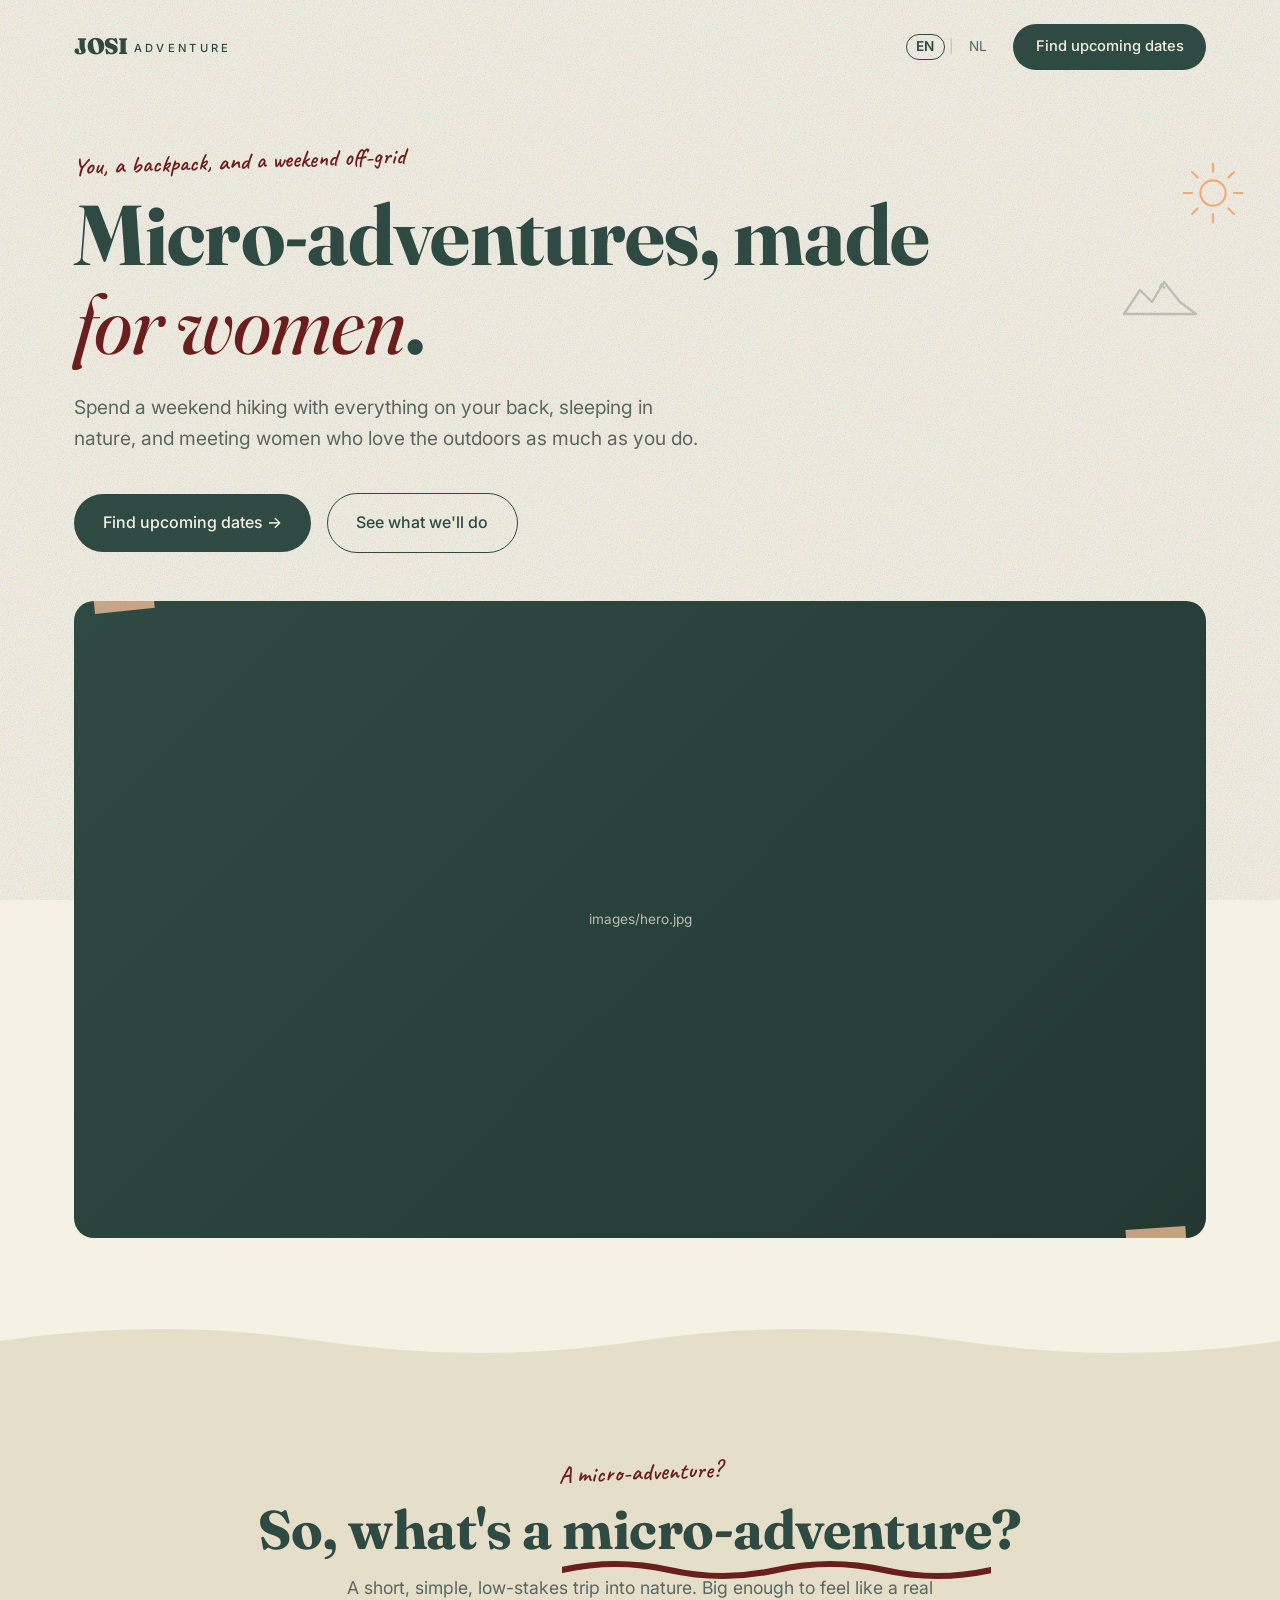
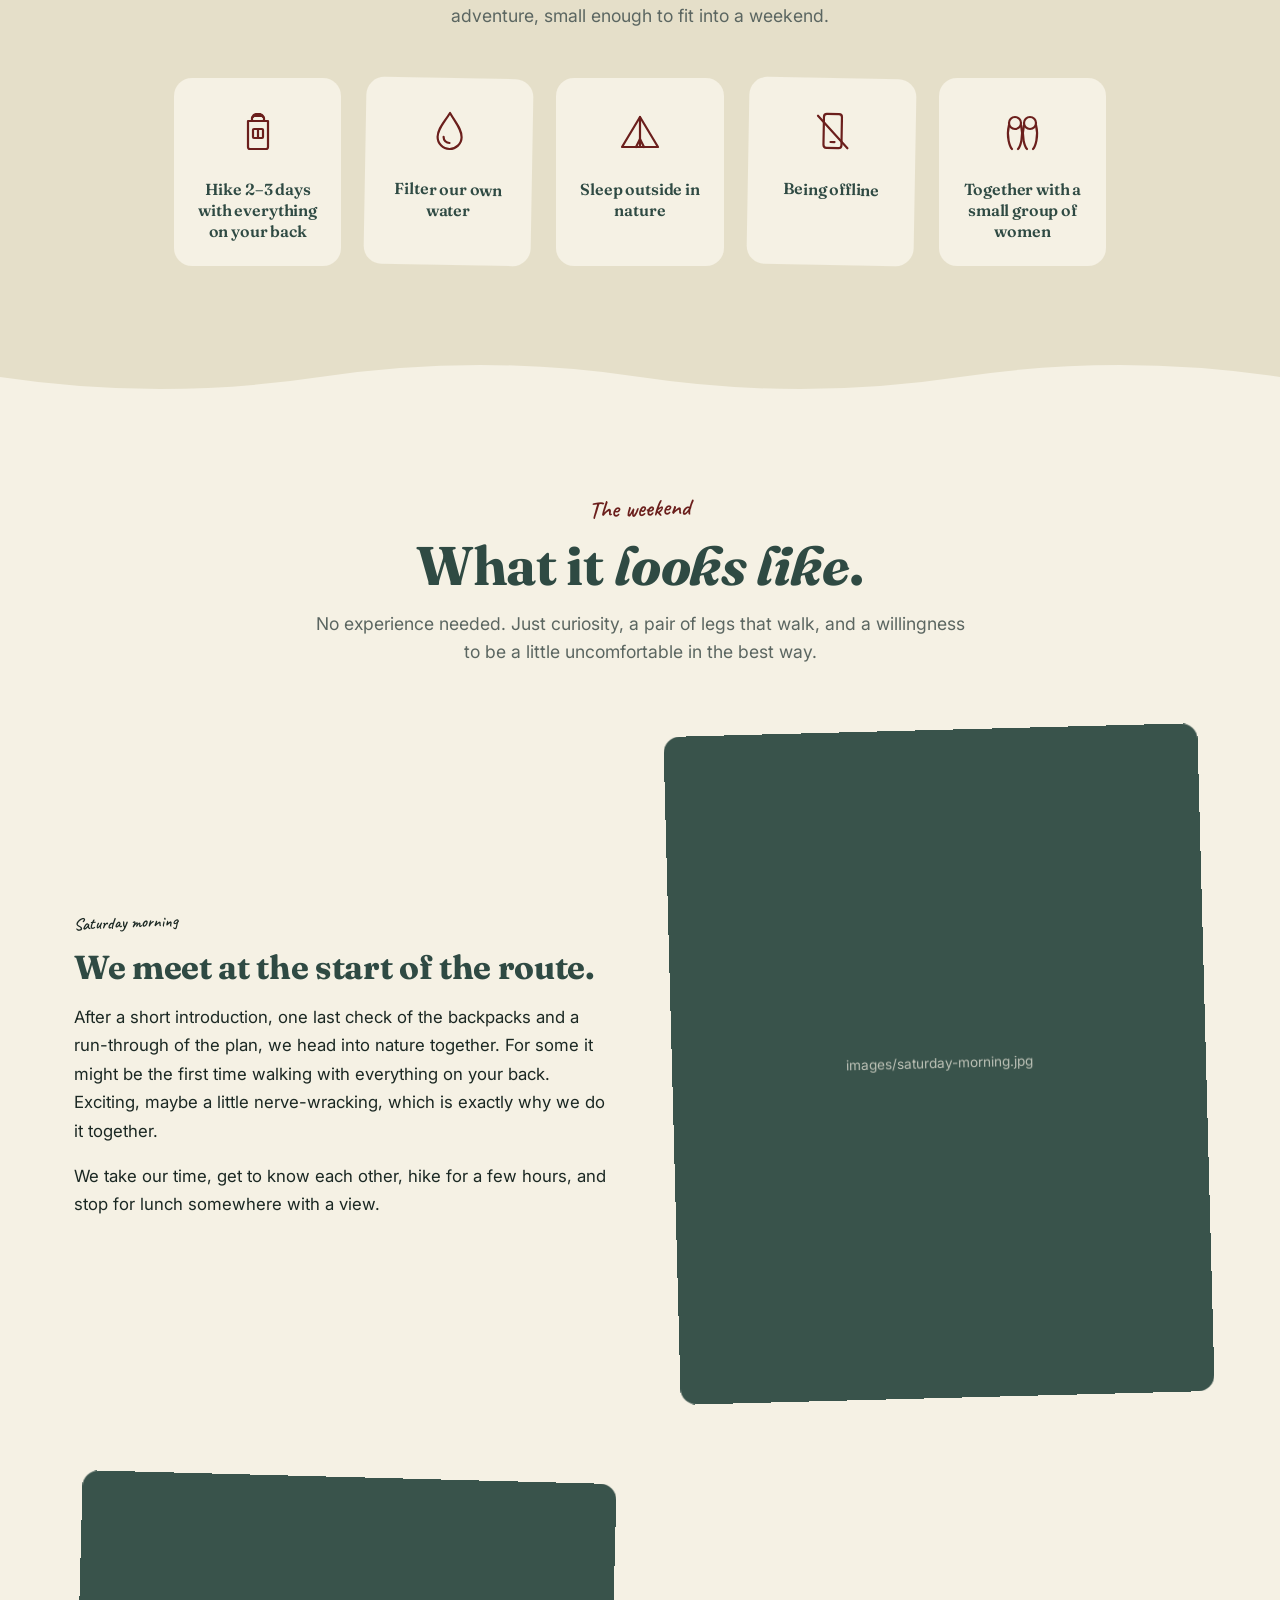
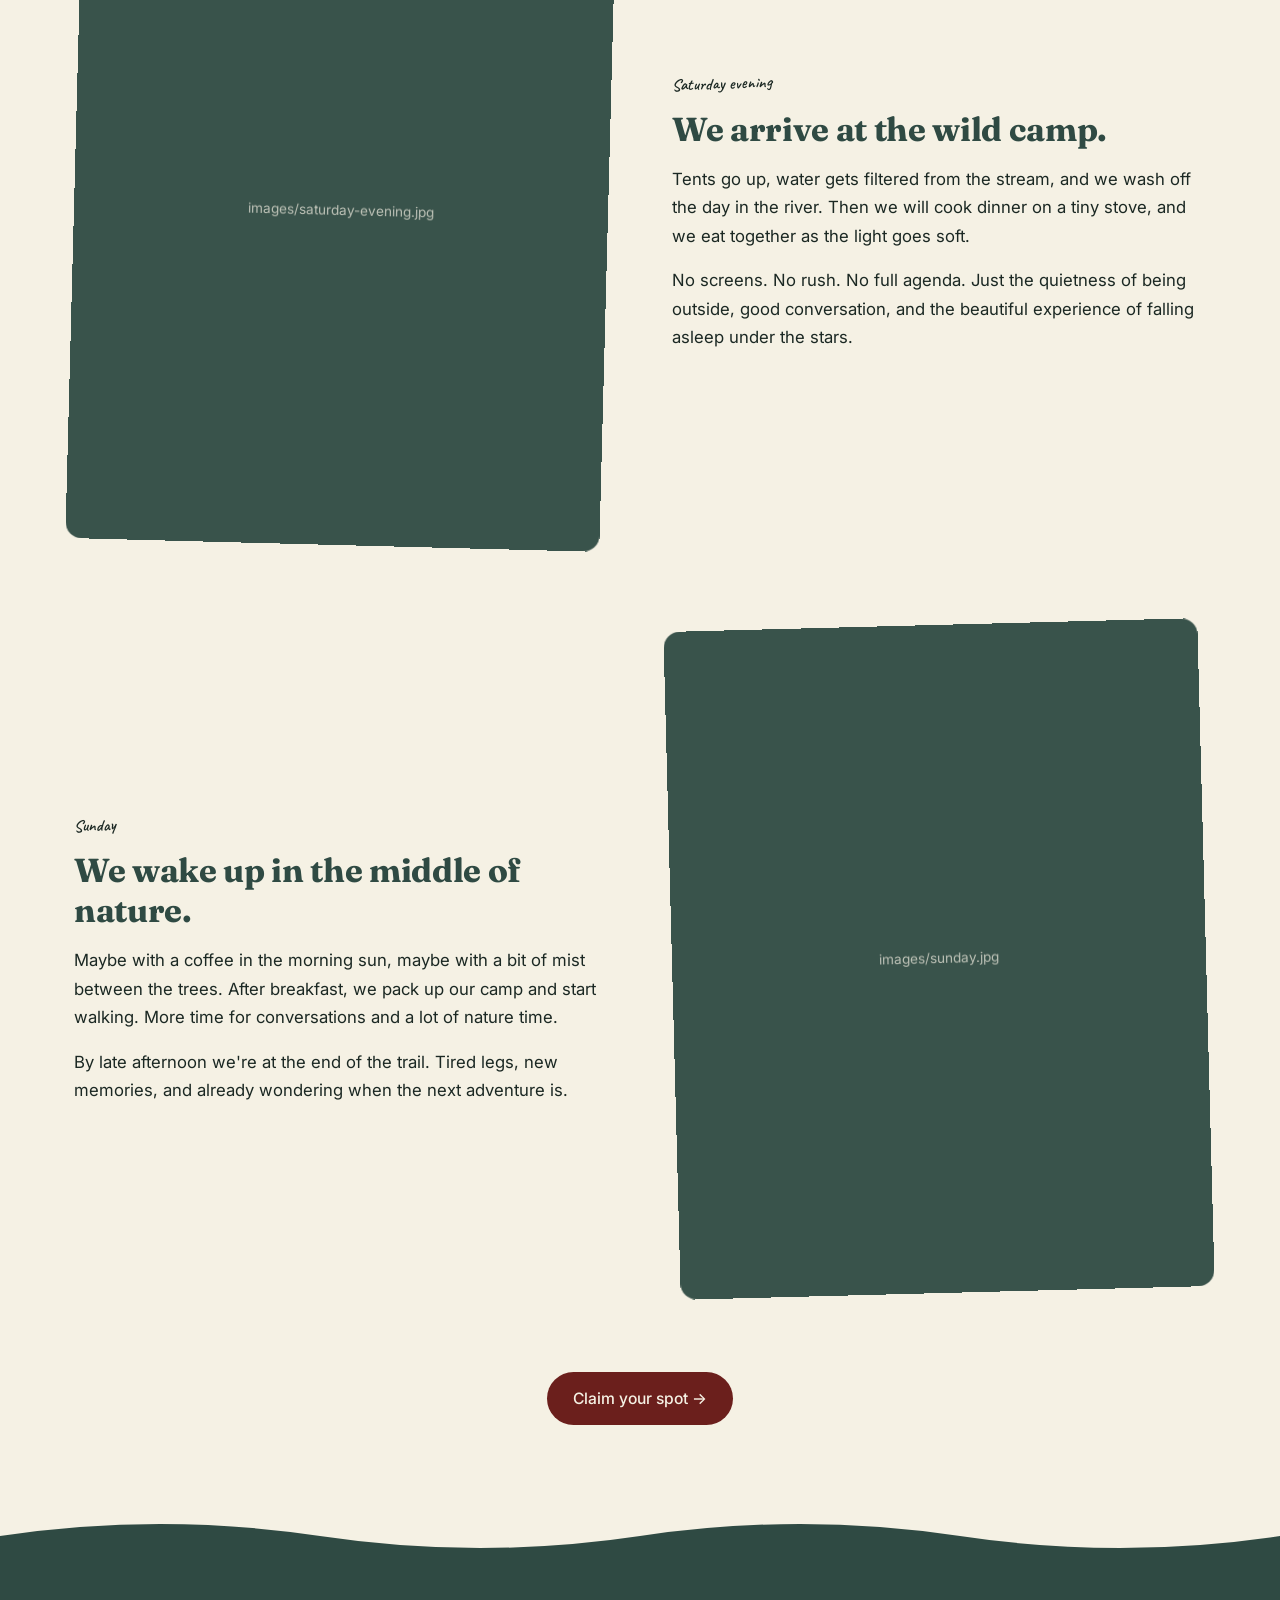
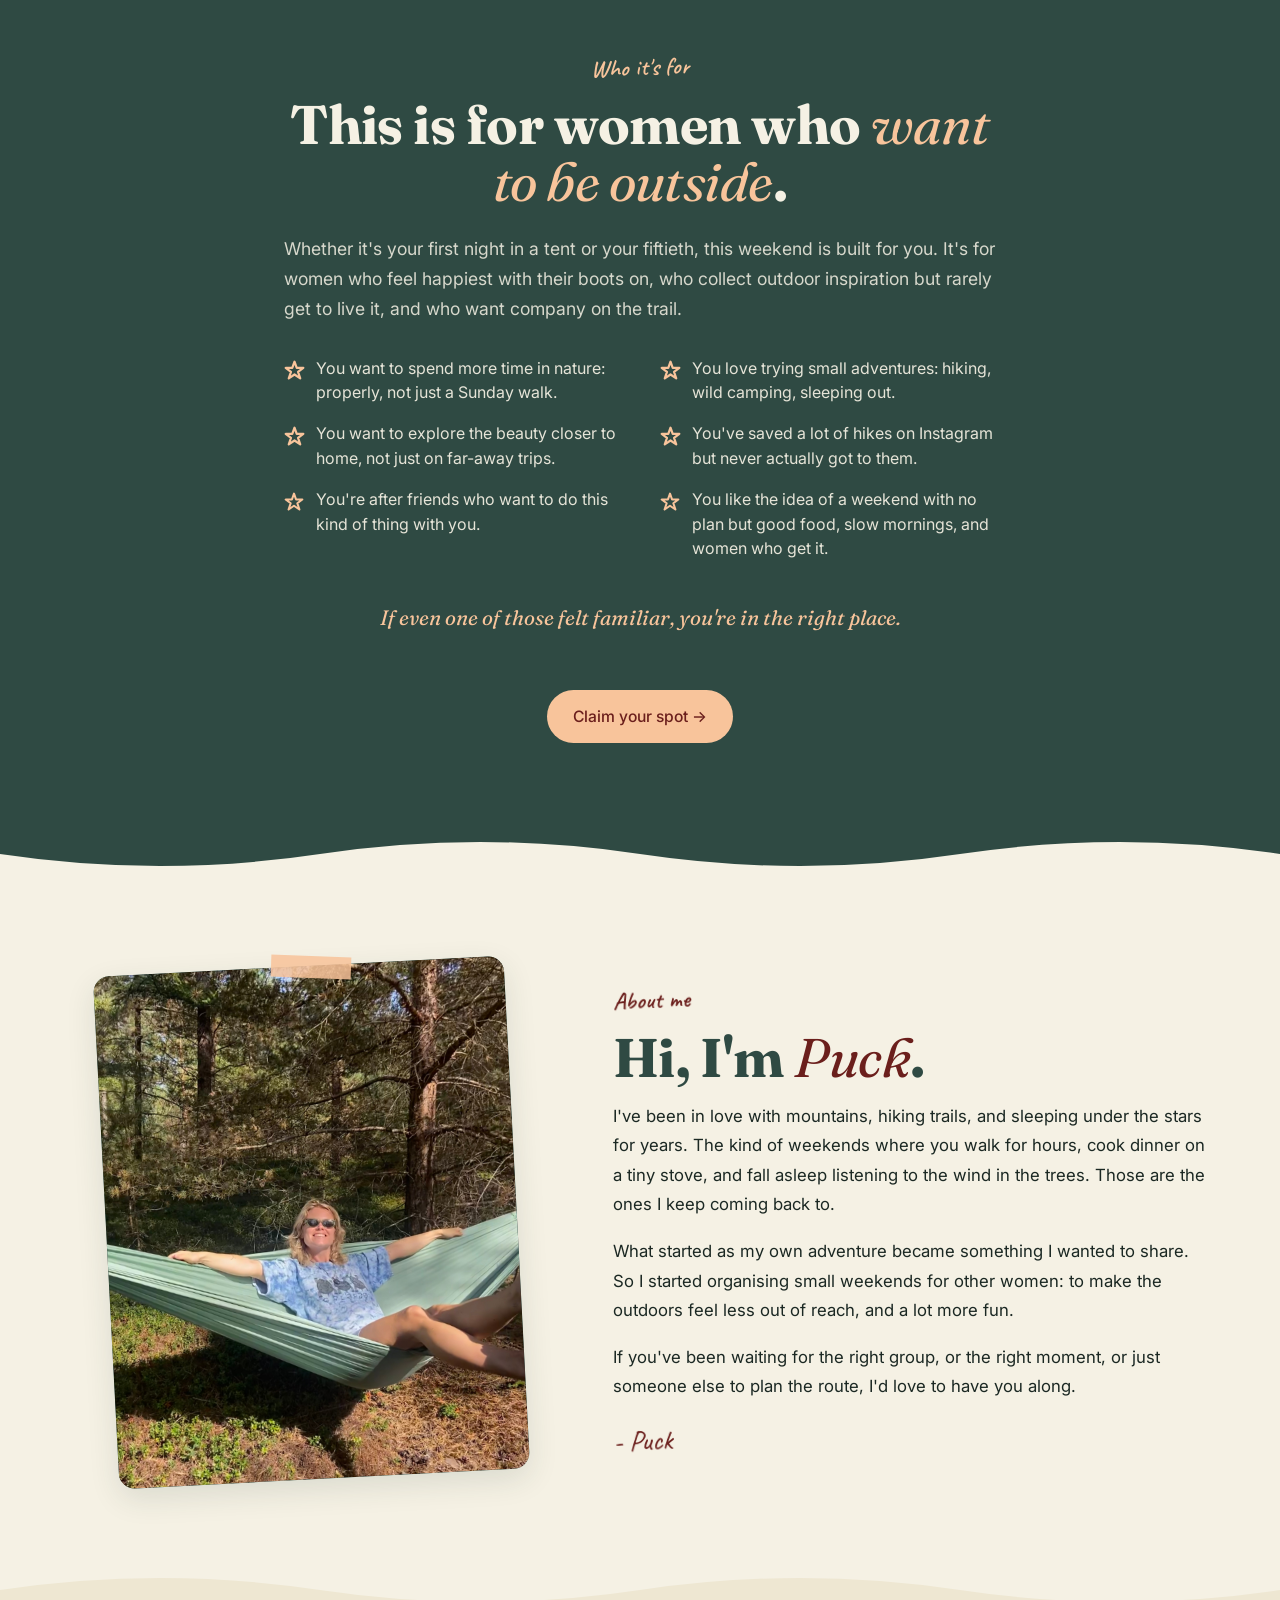
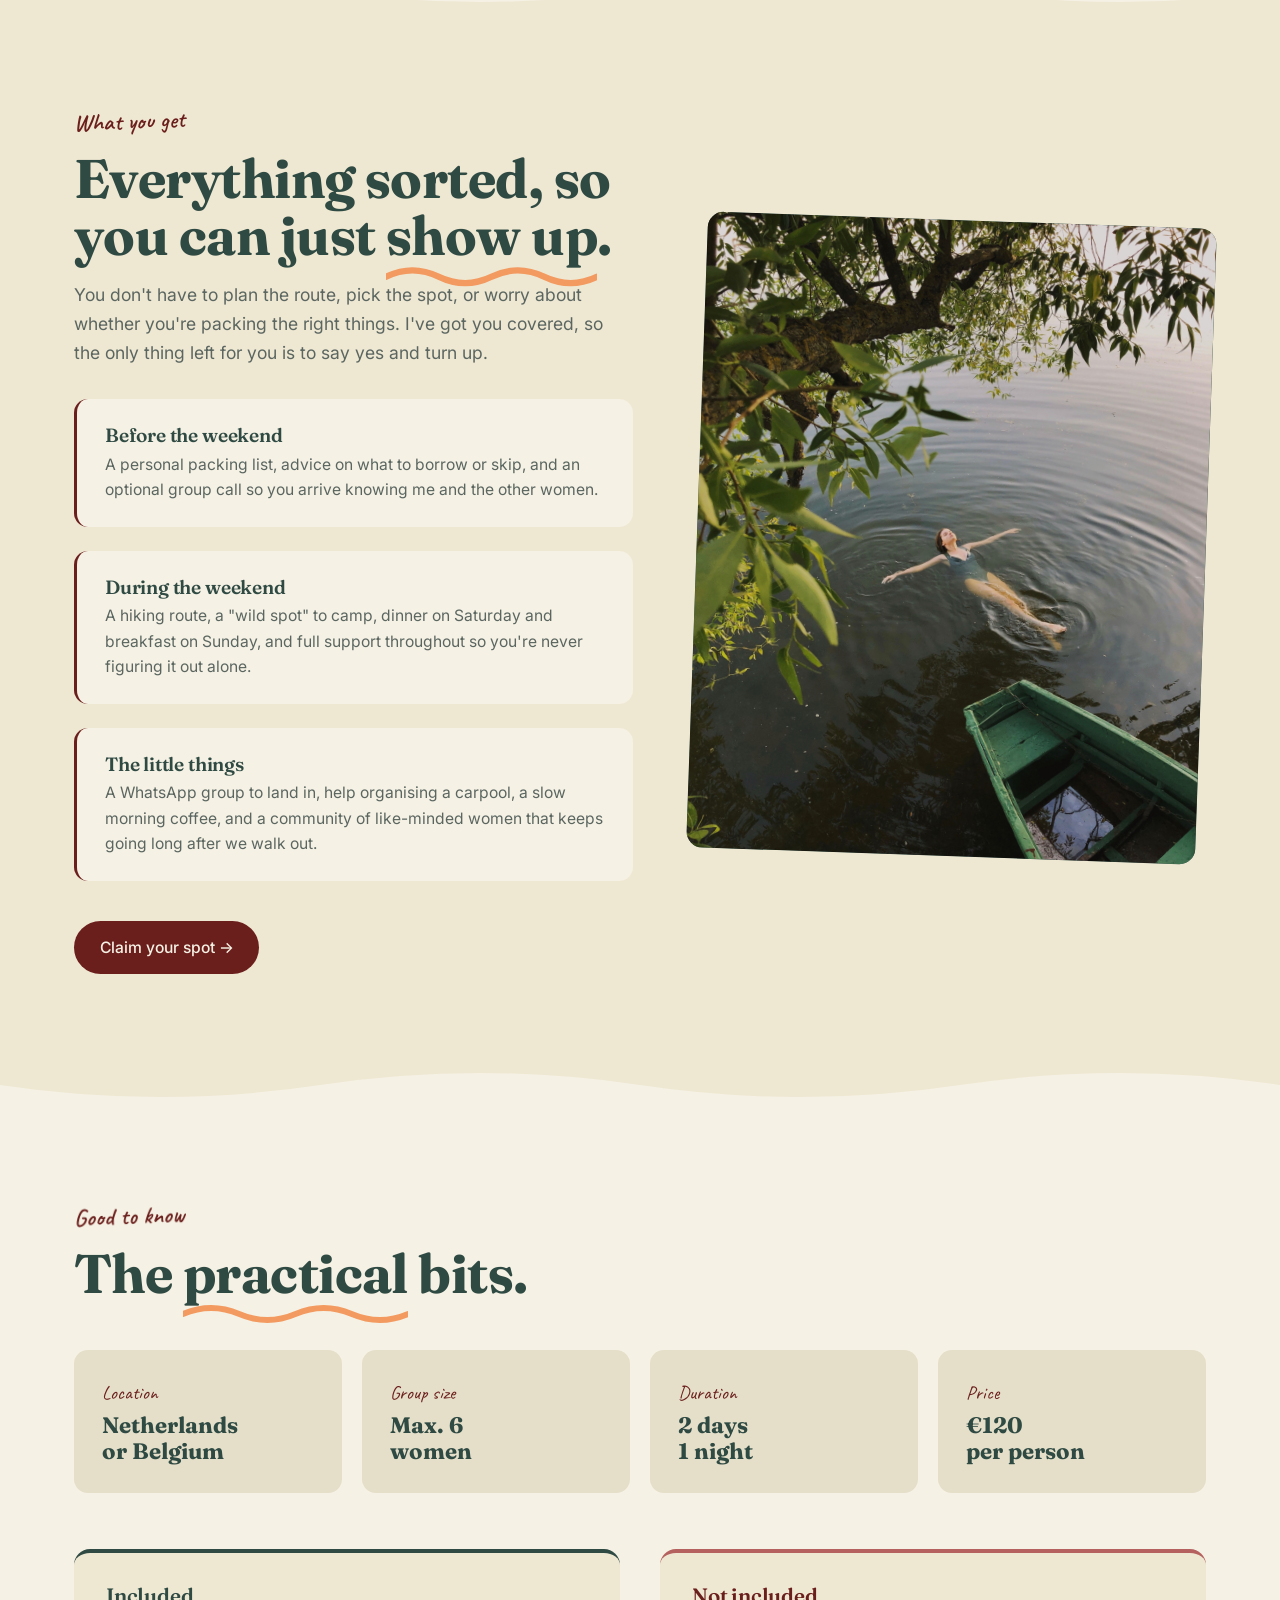
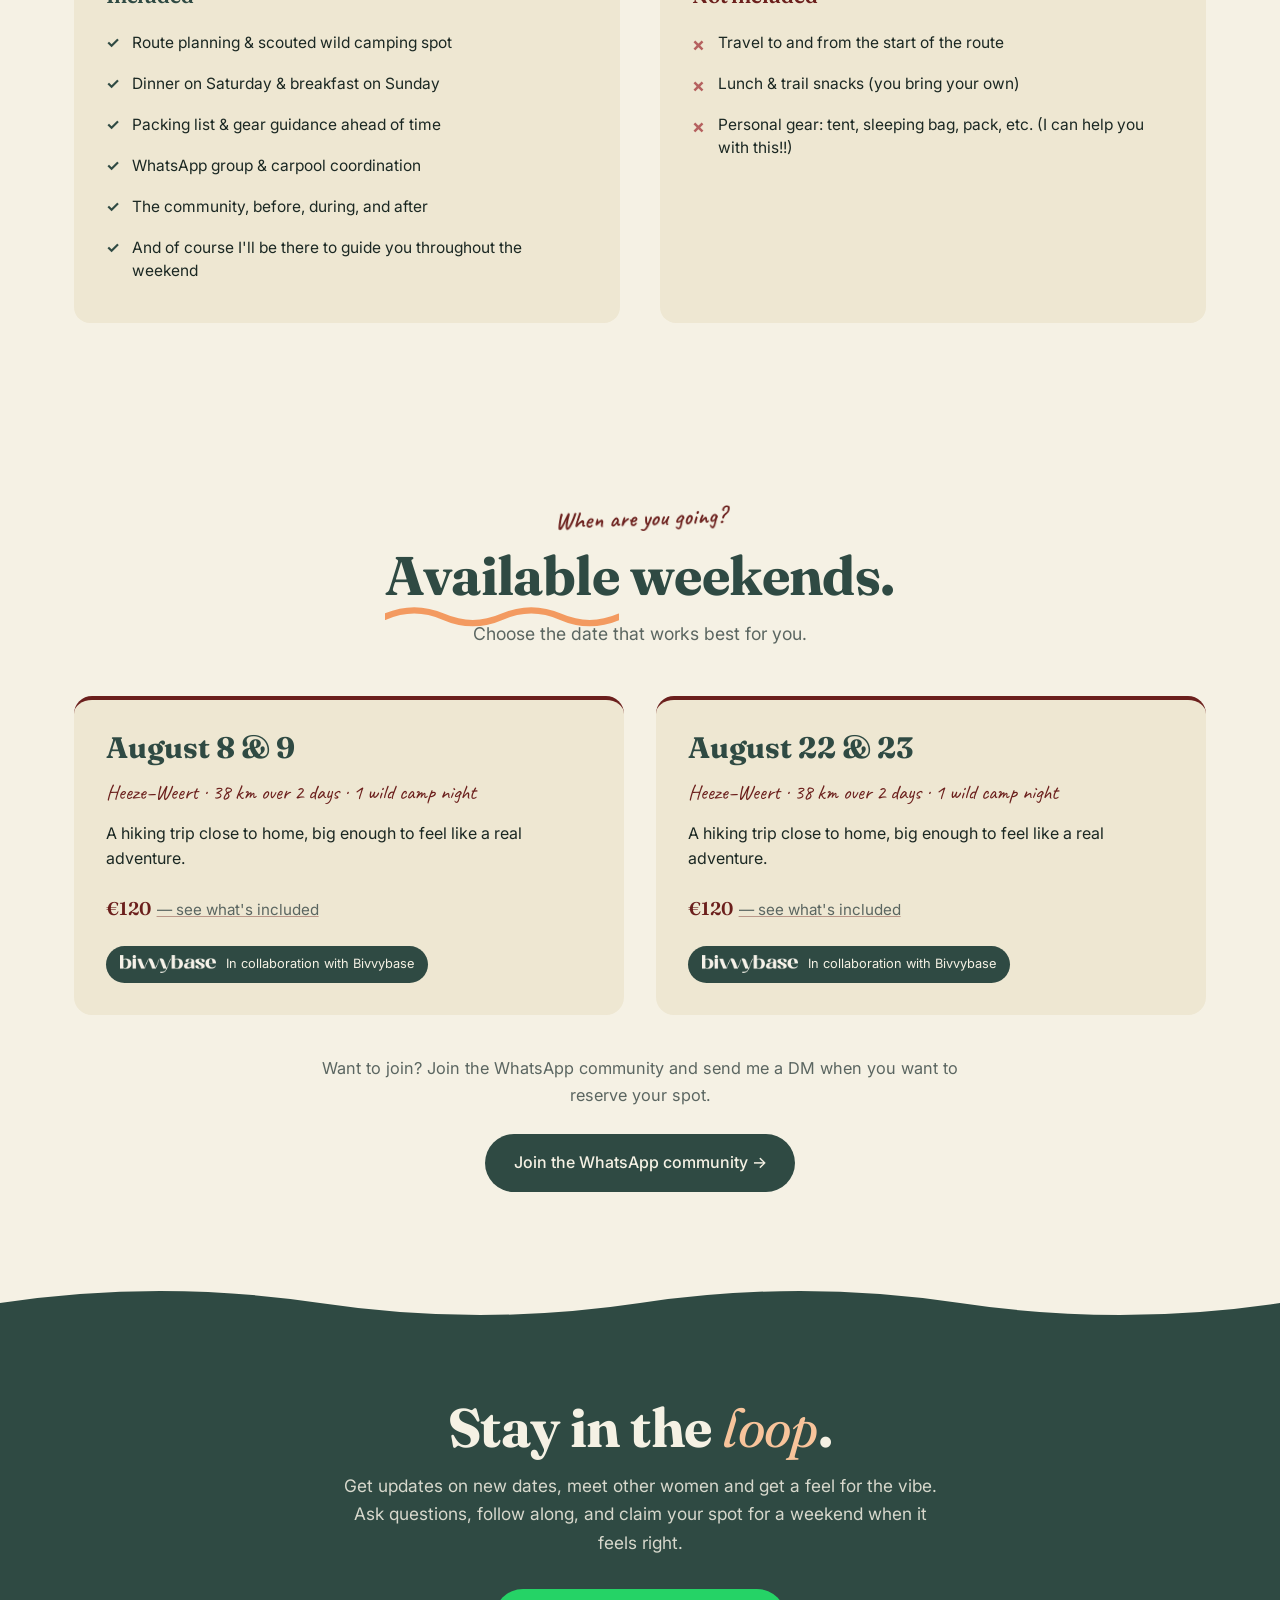
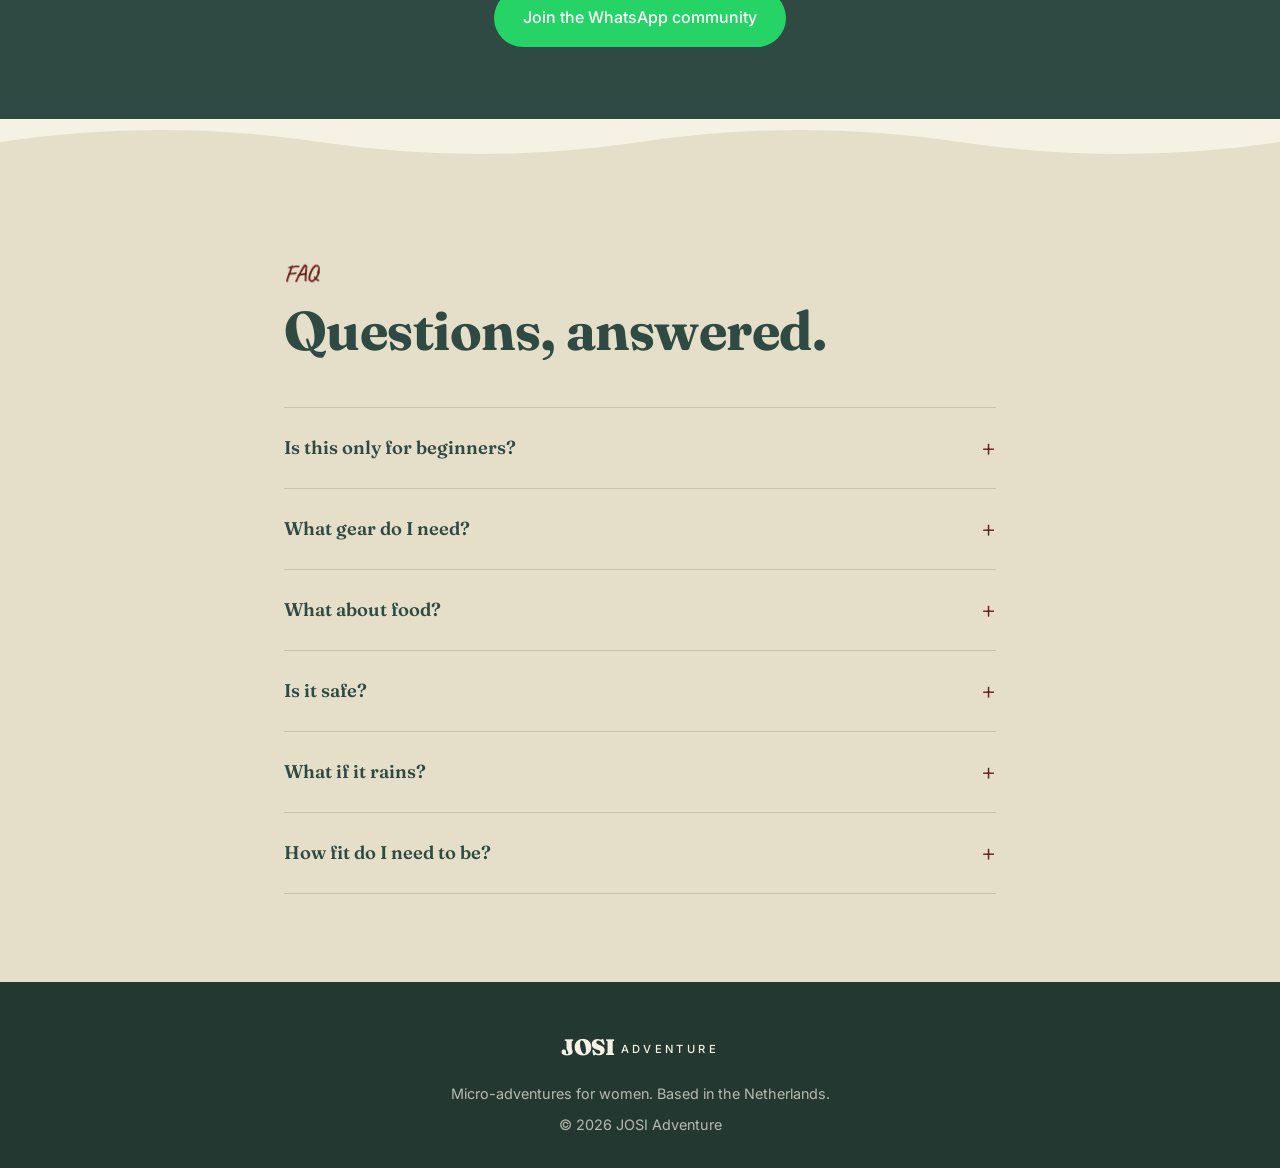
==== index.html @ e1f63f5b "Add Bivvybase collaboration badge to both weekend date cards Each date card now links to bivvybase.c" ====
<!DOCTYPE html>
<html lang="en">
<head>
<meta charset="UTF-8" />
<meta name="viewport" content="width=device-width, initial-scale=1.0" />
<link rel="icon" type="image/svg+xml" href="data:image/svg+xml,<svg viewBox='0 0 100 100' xmlns='http://www.w3.org/2000/svg'><rect width='100' height='100' fill='%232F4A43' rx='15'/><path d='M15 80 L50 22 L85 80 Z' stroke='%23F5F1E4' stroke-width='6' fill='none' stroke-linejoin='round' stroke-linecap='round'/><path d='M40 80 L50 58 L60 80' stroke='%23F5F1E4' stroke-width='5' fill='none' stroke-linejoin='round' stroke-linecap='round'/></svg>" />
<title>JOSI Adventure · Micro-adventures for women</title>
<link rel="preconnect" href="https://fonts.googleapis.com" />
<link rel="preconnect" href="https://fonts.gstatic.com" crossorigin />
<link href="https://fonts.googleapis.com/css2?family=Caveat:wght@500;600&family=Fraunces:opsz,ital,wght@9..144,0,400;9..144,0,500;9..144,0,700;9..144,0,900;9..144,1,400;9..144,1,700&family=Inter:wght@300;400;500;600&display=swap" rel="stylesheet" />
<style>
  :root {
    --green: #2F4A43;
    --green-deep: #243832;
    --green-soft: #E5DFC9;
    --cream: #F5F1E4;
    --cream-warm: #EEE7D2;
    --burgundy: #6B1F1C;
    --burgundy-soft: #B5615F;
    --orange: #F39A60;
    --orange-soft: #F8C49B;
    --ink: #1B2823;
    --muted: #5B6661;
  }
  * { box-sizing: border-box; margin: 0; padding: 0; }
  html { scroll-behavior: smooth; }
  body {
    font-family: 'Inter', system-ui, sans-serif;
    background: var(--cream);
    color: var(--ink);
    line-height: 1.6;
    font-weight: 400;
    font-size: 17px;
    overflow-x: hidden;
  }
  body::before {
    content: '';
    position: fixed;
    inset: 0;
    pointer-events: none;
    z-index: 0;
    opacity: 0.35;
    background-image: url("data:image/svg+xml;utf8,<svg xmlns='http://www.w3.org/2000/svg' width='180' height='180'><filter id='n'><feTurbulence type='fractalNoise' baseFrequency='0.85' numOctaves='2' stitchTiles='stitch'/><feColorMatrix values='0 0 0 0 0.15  0 0 0 0 0.15  0 0 0 0 0.15  0 0 0 0 0.15  0 0 0 0.06 0'/></filter><rect width='100%' height='100%' filter='url(%23n)'/></svg>");
  }
  body > * { position: relative; z-index: 1; }

  h1, h2, h3, .display {
    font-family: 'Fraunces', Georgia, serif;
    font-weight: 700;
    color: var(--green);
    line-height: 1.05;
    letter-spacing: -0.01em;
  }
  h2 { font-size: clamp(2rem, 4.5vw, 3.4rem); margin-bottom: 1rem; }
  h3 { font-size: 1.35rem; font-weight: 600; margin-bottom: 0.5rem; }
  .eyebrow {
    font-family: 'Caveat', cursive;
    font-size: 1.5rem;
    font-weight: 600;
    color: var(--burgundy);
    margin-bottom: 0.6rem;
    display: inline-block;
    transform: rotate(-2deg);
  }
  .container {
    max-width: 1180px;
    margin: 0 auto;
    padding: 0 1.5rem;
  }
  .narrow { max-width: 760px; margin: 0 auto; }

  /* DECORATIVE */
  .squiggle {
    position: relative;
    display: inline-block;
    white-space: nowrap;
  }
  .squiggle::after {
    content: '';
    position: absolute;
    left: 0; right: 0;
    bottom: -0.45em;
    height: 0.45em;
    background-image: url("data:image/svg+xml;utf8,<svg xmlns='http://www.w3.org/2000/svg' viewBox='0 0 120 12' preserveAspectRatio='none'><path d='M0,6 Q15,0 30,6 T60,6 T90,6 T120,6' stroke='%23F39A60' stroke-width='3' fill='none' stroke-linecap='round'/></svg>");
    background-repeat: no-repeat;
    background-size: 100% 100%;
  }

  /* WAVY DIVIDERS */
  .divider {
    line-height: 0;
    margin-top: -1px;
    display: block;
  }
  .divider svg {
    display: block;
    width: 100%;
    height: 48px;
  }

  /* NAV */
  nav {
    padding: 1.5rem 1.5rem;
    display: flex;
    justify-content: space-between;
    align-items: center;
    max-width: 1180px;
    margin: 0 auto;
    gap: 1rem;
  }
  .logo {
    font-family: 'Fraunces', serif;
    font-weight: 900;
    font-size: 1.4rem;
    color: var(--green);
    letter-spacing: -0.02em;
  }
  .logo span {
    font-family: 'Inter', sans-serif;
    font-weight: 500;
    font-size: 0.7rem;
    letter-spacing: 0.3em;
    text-transform: uppercase;
    margin-left: 0.4rem;
    vertical-align: middle;
  }
  .nav-right {
    display: flex;
    align-items: center;
    gap: 1rem;
  }
  .lang-toggle {
    display: flex;
    align-items: center;
    gap: 0.15rem;
    font-family: 'Inter', sans-serif;
    font-size: 0.85rem;
    color: var(--muted);
  }
  .lang-btn {
    background: none;
    border: 1.5px solid transparent;
    padding: 0.35rem 0.6rem;
    cursor: pointer;
    font: inherit;
    color: var(--muted);
    border-radius: 999px;
    transition: all 0.2s;
    line-height: 1;
  }
  .lang-btn.active {
    color: var(--green);
    font-weight: 600;
    border-color: var(--green);
  }
  .lang-btn:hover { color: var(--green); }
  .lang-sep { color: rgba(0,0,0,0.18); padding: 0 0.1rem; }

  .nav-cta {
    background: var(--green);
    color: var(--cream);
    padding: 0.7rem 1.4rem;
    border-radius: 999px;
    text-decoration: none;
    font-size: 0.92rem;
    font-weight: 500;
    transition: background 0.2s;
  }
  .nav-cta:hover { background: var(--green-deep); }

  /* HERO */
  .hero {
    padding: 3rem 0 5rem;
    position: relative;
  }
  .hero h1 {
    font-size: clamp(2.6rem, 7vw, 5.3rem);
    margin-bottom: 1.5rem;
    max-width: 16ch;
  }
  .hero h1 em {
    font-style: italic;
    font-weight: 400;
    color: var(--burgundy);
  }
  .hero .lead {
    font-size: 1.2rem;
    color: var(--muted);
    max-width: 52ch;
    margin-bottom: 2.5rem;
  }
  .hero-decor {
    position: absolute;
    color: var(--burgundy);
    opacity: 0.5;
  }
  .hero-decor.sun {
    top: 4rem;
    right: 2rem;
    width: 70px;
    color: var(--orange);
    opacity: 0.8;
  }
  .hero-decor.mountain {
    top: 11rem;
    right: 5rem;
    width: 80px;
    color: var(--green);
    opacity: 0.25;
  }
  .hero-actions {
    display: flex;
    gap: 1rem;
    flex-wrap: wrap;
    align-items: center;
  }
  .btn {
    display: inline-flex;
    align-items: center;
    gap: 0.5rem;
    padding: 1rem 1.8rem;
    border-radius: 999px;
    text-decoration: none;
    font-weight: 500;
    font-size: 1rem;
    transition: transform 0.2s, background 0.2s;
    border: none;
    cursor: pointer;
  }
  .btn-primary {
    background: var(--green);
    color: var(--cream);
  }
  .btn-primary:hover { background: var(--green-deep); transform: translateY(-1px); }
  .btn-secondary {
    background: transparent;
    color: var(--green);
    border: 1.5px solid var(--green);
  }
  .btn-secondary:hover { background: var(--green); color: var(--cream); }

  /* Inline CTA — small "I'm interested" anchor below sections */
  .inline-cta {
    text-align: center;
    margin-top: 3.5rem;
  }
  .btn-inline {
    background: var(--burgundy);
    color: var(--cream);
    padding: 0.85rem 1.6rem;
    border-radius: 999px;
    text-decoration: none;
    font-weight: 500;
    font-size: 0.98rem;
    display: inline-flex;
    align-items: center;
    gap: 0.4rem;
    transition: transform 0.2s, background 0.2s;
  }
  .btn-inline:hover { background: var(--green); transform: translateY(-1px); }
  /* for inline CTA on dark sections */
  .for-who .btn-inline,
  .form-section .btn-inline {
    background: var(--orange-soft);
    color: var(--burgundy);
  }
  .for-who .btn-inline:hover { background: var(--cream); color: var(--burgundy); }

  .hero-image {
    margin-top: 3rem;
    aspect-ratio: 16 / 9;
    background: linear-gradient(135deg, var(--green) 0%, var(--green-deep) 100%);
    border-radius: 20px;
    display: flex;
    align-items: center;
    justify-content: center;
    color: var(--cream);
    font-family: 'Fraunces', serif;
    font-style: italic;
    font-size: 1.1rem;
    position: relative;
    overflow: hidden;
  }
  .hero-image img {
    position: absolute;
    inset: 0;
    width: 100%;
    height: 100%;
    object-fit: cover;
    display: block;
    z-index: 1;
  }
  .hero-image::before,
  .hero-image::after {
    content: '';
    position: absolute;
    width: 60px;
    height: 18px;
    background: var(--orange-soft);
    opacity: 0.75;
    z-index: 2;
  }
  .hero-image::before {
    top: -8px; left: 20px;
    transform: rotate(-6deg);
  }
  .hero-image::after {
    bottom: -8px; right: 20px;
    transform: rotate(-4deg);
  }

  section { padding: 5.5rem 0; position: relative; }

  /* WHAT IS */
  .what-is {
    background: var(--green-soft);
    text-align: center;
  }
  .what-is .container { max-width: 980px; }
  .what-is .micro-grid {
    display: grid;
    grid-template-columns: repeat(5, 1fr);
    gap: 1.5rem;
    margin-top: 3rem;
  }
  .micro-item {
    background: var(--cream);
    border-radius: 18px;
    padding: 1.8rem 1rem 1.5rem;
    text-align: center;
    position: relative;
    transition: transform 0.2s;
  }
  .micro-item:hover { transform: translateY(-3px) rotate(-1deg); }
  .micro-item:nth-child(even) { transform: rotate(1deg); }
  .micro-item:nth-child(even):hover { transform: translateY(-3px) rotate(2deg); }
  .micro-item .icon {
    width: 48px;
    height: 48px;
    margin: 0 auto 1rem;
    color: var(--burgundy);
  }
  .micro-item h3 {
    font-family: 'Fraunces', serif;
    font-size: 1rem;
    color: var(--green);
    margin: 0;
    line-height: 1.3;
    font-weight: 600;
  }
  .what-is h2 .squiggle::after { background-image: url("data:image/svg+xml;utf8,<svg xmlns='http://www.w3.org/2000/svg' viewBox='0 0 120 12' preserveAspectRatio='none'><path d='M0,6 Q15,0 30,6 T60,6 T90,6 T120,6' stroke='%236B1F1C' stroke-width='3' fill='none' stroke-linecap='round'/></svg>"); }

  /* IMAGE PLACEHOLDER */
  .image-placeholder {
    aspect-ratio: 4 / 5;
    background: var(--green);
    border-radius: 16px;
    color: var(--cream);
    display: flex;
    align-items: center;
    justify-content: center;
    font-family: 'Fraunces', serif;
    font-style: italic;
    opacity: 0.95;
    position: relative;
    overflow: hidden;
  }
  .image-placeholder img {
    position: absolute;
    inset: 0;
    width: 100%;
    height: 100%;
    object-fit: cover;
    display: block;
    z-index: 1;
  }
  .image-placeholder small {
    color: rgba(245, 241, 228, 0.7);
    font-family: 'Inter', sans-serif;
    font-size: 0.85rem;
    font-style: normal;
    padding: 0 1rem;
    text-align: center;
  }

  .section-intro {
    max-width: 60ch;
    margin: 0.5rem auto 0;
    color: var(--muted);
    font-size: 1.1rem;
  }

  /* WEEKEND ROWS */
  .weekend-intro { max-width: 760px; margin-bottom: 4rem; }
  .row {
    display: grid;
    grid-template-columns: 1fr 1fr;
    gap: 4rem;
    align-items: center;
    margin-bottom: 5rem;
  }
  .row:last-child { margin-bottom: 0; }
  .row-reverse .row-text { order: 2; }
  .row-reverse .row-image { order: 1; }
  .row-text h3 {
    font-family: 'Fraunces', serif;
    font-size: clamp(1.6rem, 2.6vw, 2.1rem);
    color: var(--green);
    margin-bottom: 1rem;
    line-height: 1.2;
    font-weight: 700;
  }
  .row-text p {
    color: var(--ink);
    font-size: 1.05rem;
    line-height: 1.7;
    margin-bottom: 1rem;
  }
  .row-text p:last-child { margin-bottom: 0; }
  .row-tag {
    font-family: 'Caveat', cursive;
    font-size: 2.8rem;
    font-weight: 600;
    color: var(--burgundy);
    margin-bottom: 0.6rem !important;
    transform: rotate(-2deg);
    display: inline-block;
    line-height: 1;
  }
  .row-image .image-placeholder { aspect-ratio: 4 / 5; }
  .row-image { position: relative; }
  .row-image .image-placeholder { transform: rotate(-1.5deg); transition: transform 0.3s; }
  .row-reverse .row-image .image-placeholder { transform: rotate(1.5deg); }
  .row-image .image-placeholder:hover { transform: rotate(0); }

  /* FOR WHO */
  .for-who {
    background: var(--green);
    color: var(--cream);
    text-align: center;
  }
  .for-who h2, .for-who .eyebrow { color: var(--cream); }
  .for-who .eyebrow { color: var(--orange-soft); }
  .for-who h2 em {
    font-style: italic;
    color: var(--orange-soft);
    font-weight: 400;
  }
  .for-who-body {
    font-size: 1.1rem;
    line-height: 1.7;
    color: rgba(245, 241, 228, 0.85);
    margin-top: 1.5rem;
    text-align: left;
  }
  .for-who-list {
    list-style: none;
    margin-top: 2rem;
    display: grid;
    grid-template-columns: 1fr 1fr;
    gap: 1rem 2.5rem;
    text-align: left;
  }
  .for-who-list li {
    padding-left: 2rem;
    position: relative;
    color: rgba(245, 241, 228, 0.92);
    line-height: 1.55;
    font-size: 1rem;
  }
  .for-who-list li::before {
    content: '';
    position: absolute;
    left: 0;
    top: 0.3rem;
    width: 1.3rem;
    height: 1.3rem;
    background-image: url("data:image/svg+xml;utf8,<svg xmlns='http://www.w3.org/2000/svg' viewBox='0 0 24 24' fill='none' stroke='%23F8C49B' stroke-width='2.5' stroke-linecap='round' stroke-linejoin='round'><path d='M12 2 L14.5 9 L22 9 L16 13.5 L18.5 21 L12 16.5 L5.5 21 L8 13.5 L2 9 L9.5 9 Z'/></svg>");
    background-repeat: no-repeat;
    background-position: center;
    background-size: contain;
  }
  .for-who .pull {
    margin-top: 2.5rem;
    font-family: 'Fraunces', serif;
    font-style: italic;
    font-size: 1.3rem;
    color: var(--orange-soft);
    text-align: center;
  }

  /* ABOUT ME */
  .about-me { background: var(--cream); }
  .about-grid {
    display: grid;
    grid-template-columns: 0.8fr 1fr;
    gap: 4rem;
    align-items: center;
  }
  .puck-photo-wrap {
    position: relative;
    padding: 0 2rem;
  }
  .puck-photo {
    aspect-ratio: 4 / 5;
    background: var(--green);
    border-radius: 16px;
    overflow: hidden;
    position: relative;
    transform: rotate(-3deg);
    box-shadow: 0 10px 30px rgba(35, 56, 50, 0.12);
    transition: transform 0.3s;
    display: flex;
    align-items: center;
    justify-content: center;
    color: var(--cream);
  }
  .puck-photo:hover { transform: rotate(0); }
  .puck-photo img {
    position: absolute;
    inset: 0;
    width: 100%;
    height: 100%;
    object-fit: cover;
    z-index: 1;
  }
  .puck-photo small {
    font-family: 'Inter', sans-serif;
    font-style: normal;
    font-size: 0.85rem;
    color: rgba(245, 241, 228, 0.7);
    padding: 0 1rem;
    text-align: center;
  }
  .puck-photo-wrap::before {
    content: '';
    position: absolute;
    top: -10px; left: 50%;
    transform: translateX(-50%) rotate(2deg);
    width: 80px;
    height: 22px;
    background: var(--orange-soft);
    opacity: 0.85;
    z-index: 2;
  }
  .about-text h2 em {
    font-style: italic;
    color: var(--burgundy);
    font-weight: 400;
  }
  .about-text p {
    color: var(--ink);
    font-size: 1.05rem;
    line-height: 1.75;
    margin-bottom: 1.1rem;
  }
  .about-text p:last-of-type { margin-bottom: 0; }
  .about-text .signature {
    font-family: 'Caveat', cursive;
    font-size: 1.8rem;
    color: var(--burgundy);
    margin-top: 1rem;
    transform: rotate(-2deg);
    display: inline-block;
  }

  /* INCLUDED */
  .included { background: var(--cream-warm); }
  .included-grid {
    display: grid;
    grid-template-columns: 1.1fr 1fr;
    gap: 4rem;
    align-items: center;
  }
  .included-lead {
    font-size: 1.1rem;
    line-height: 1.65;
    color: var(--muted);
    margin: 1rem 0 2rem;
  }
  .included-pillars { display: flex; flex-direction: column; gap: 1.5rem; }
  .pillar {
    background: var(--cream);
    border-radius: 14px;
    padding: 1.6rem 1.75rem;
    border-left: 3px solid var(--burgundy);
    position: relative;
  }
  .pillar h3 {
    font-family: 'Fraunces', serif;
    font-size: 1.2rem;
    color: var(--green);
    margin-bottom: 0.4rem;
  }
  .pillar p {
    font-size: 0.98rem;
    color: var(--muted);
    line-height: 1.6;
  }
  .included .image-placeholder { transform: rotate(2deg); }

  /* PRACTICAL */
  .practical { background: var(--cream); }
  .practical-grid {
    display: grid;
    grid-template-columns: repeat(auto-fit, minmax(180px, 1fr));
    gap: 1.25rem;
    margin-top: 3rem;
  }
  .detail {
    text-align: left;
    padding: 1.75rem;
    background: var(--green-soft);
    border-radius: 14px;
    transition: transform 0.2s;
  }
  .detail:hover { transform: translateY(-2px); }
  .detail .label {
    font-family: 'Caveat', cursive;
    font-size: 1.2rem;
    color: var(--burgundy);
    margin-bottom: 0.3rem;
  }
  .detail .value {
    font-family: 'Fraunces', serif;
    font-size: 1.4rem;
    font-weight: 700;
    color: var(--green);
    line-height: 1.15;
  }
  .approx-wave {
    display: block;
    width: 38px;
    height: 10px;
    margin-bottom: 0.35rem;
    background-image: url("data:image/svg+xml;utf8,<svg xmlns='http://www.w3.org/2000/svg' viewBox='0 0 38 10' preserveAspectRatio='none'><path d='M1,5 Q6,1 11,5 T21,5 T31,5 T37,5' stroke='%23F39A60' stroke-width='2.2' fill='none' stroke-linecap='round'/></svg>");
    background-repeat: no-repeat;
    background-size: contain;
  }

  /* INCLUDED / NOT */
  .incl-grid {
    display: grid;
    grid-template-columns: 1fr 1fr;
    gap: 2.5rem;
    margin-top: 3.5rem;
  }
  .incl-col {
    background: var(--cream-warm);
    border-radius: 16px;
    padding: 2rem;
  }
  .incl-col.yes { border-top: 4px solid var(--green); }
  .incl-col.no { border-top: 4px solid var(--burgundy-soft); }
  .incl-col h3 {
    font-family: 'Fraunces', serif;
    font-size: 1.3rem;
    color: var(--green);
    margin-bottom: 1rem;
  }
  .incl-col.no h3 { color: var(--burgundy); }
  .incl-col ul { list-style: none; }
  .incl-col li {
    padding: 0.55rem 0 0.55rem 1.6rem;
    position: relative;
    font-size: 0.97rem;
    line-height: 1.5;
    color: var(--ink);
  }
  .incl-col.yes li::before {
    content: '✓';
    position: absolute;
    left: 0;
    color: var(--green);
    font-weight: 700;
  }
  .incl-col.no li::before {
    content: '×';
    position: absolute;
    left: 0;
    color: var(--burgundy-soft);
    font-weight: 700;
    font-size: 1.2rem;
    line-height: 1.4;
  }

  /* DATES */
  .dates { background: var(--cream); }
  .dates-grid {
    display: grid;
    grid-template-columns: 1fr 1fr;
    gap: 2rem;
    margin: 3rem 0 2.5rem;
  }
  .date-card {
    background: var(--cream-warm);
    border-radius: 18px;
    padding: 2rem;
    position: relative;
    border-top: 4px solid var(--burgundy);
    transition: transform 0.2s;
  }
  .date-card:hover { transform: translateY(-3px); }
  .date-card-date {
    font-family: 'Fraunces', serif;
    font-size: 1.85rem;
    color: var(--green);
    margin-bottom: 0.85rem;
    font-weight: 700;
    line-height: 1.1;
  }
  .date-card-trail {
    font-family: 'Caveat', cursive;
    font-size: 1.3rem;
    color: var(--burgundy);
    margin-bottom: 0.9rem;
    line-height: 1.35;
  }
  .date-card-desc {
    color: var(--ink);
    margin-bottom: 1.4rem;
    line-height: 1.6;
    font-size: 1rem;
  }
  .date-card-price {
    font-family: 'Fraunces', serif;
    font-weight: 600;
    color: var(--burgundy);
    font-size: 1.15rem;
  }
  .date-card-price a {
    color: var(--muted);
    text-decoration: underline;
    text-decoration-color: rgba(107,31,28,0.4);
    font-family: 'Inter', sans-serif;
    font-size: 0.95rem;
    font-weight: 400;
    margin-left: 0.35rem;
  }
  .date-card-price a:hover { color: var(--burgundy); }
  .date-card-collab {
    display: inline-flex;
    align-items: center;
    gap: 0.6rem;
    margin-top: 1.4rem;
    padding: 0.5rem 0.9rem;
    background: var(--green);
    border-radius: 999px;
    text-decoration: none;
    transition: transform 0.2s;
  }
  .date-card-collab:hover { transform: translateY(-2px); }
  .date-card-collab img {
    height: 18px;
    width: auto;
    display: block;
  }
  .date-card-collab span {
    font-family: 'Inter', sans-serif;
    font-size: 0.8rem;
    color: var(--cream);
    white-space: nowrap;
  }
  .dates-note {
    text-align: center;
    margin-top: 2.5rem;
    max-width: 640px;
    margin-left: auto;
    margin-right: auto;
  }
  .dates-note p {
    color: var(--muted);
    margin-bottom: 1.5rem;
    font-size: 1.02rem;
    line-height: 1.7;
  }

  /* WHATSAPP BANNER */
  .whatsapp-banner {
    background: var(--green);
    color: var(--cream);
    text-align: center;
    padding: 4.5rem 0;
  }
  .whatsapp-banner h2, .whatsapp-banner .eyebrow { color: var(--cream); }
  .whatsapp-banner .eyebrow { color: var(--orange-soft); }
  .whatsapp-banner h2 em { color: var(--orange-soft); font-style: italic; font-weight: 400; }
  .whatsapp-banner p {
    color: rgba(245,241,228,0.85);
    max-width: 55ch;
    margin: 1rem auto 2rem;
    font-size: 1.08rem;
    line-height: 1.65;
  }
  .btn-whatsapp {
    background: #25D366;
    color: white;
    padding: 1rem 1.8rem;
    border-radius: 999px;
    text-decoration: none;
    font-weight: 500;
    font-size: 1rem;
    display: inline-flex;
    align-items: center;
    gap: 0.55rem;
    transition: transform 0.2s, background 0.2s;
    border: none;
    cursor: pointer;
  }
  .btn-whatsapp:hover { background: #128C7E; transform: translateY(-1px); }
  .btn-whatsapp svg { width: 1.15rem; height: 1.15rem; }

  /* READY closing (replaces form) */
  .ready-section {
    background: var(--burgundy);
    color: var(--cream);
    text-align: center;
  }
  .ready-section h2, .ready-section .eyebrow { color: var(--cream); }
  .ready-section .eyebrow { color: var(--orange-soft); }
  .ready-section h2 em { color: var(--orange-soft); font-style: italic; font-weight: 400; }
  .ready-section p {
    color: rgba(245,241,228,0.85);
    max-width: 55ch;
    margin: 1rem auto 2rem;
    font-size: 1.08rem;
    line-height: 1.65;
  }
  .ready-section .btn-whatsapp {
    background: var(--cream);
    color: var(--burgundy);
  }
  .ready-section .btn-whatsapp:hover { background: white; color: var(--burgundy); }

  /* FAQ */
  .faq { background: var(--green-soft); }
  .faq-list {
    margin-top: 3rem;
    max-width: 760px;
  }
  details {
    border-bottom: 1px solid rgba(47, 74, 67, 0.18);
    padding: 1.3rem 0;
  }
  details:first-of-type { border-top: 1px solid rgba(47, 74, 67, 0.18); }
  summary {
    cursor: pointer;
    list-style: none;
    display: flex;
    justify-content: space-between;
    align-items: center;
    font-family: 'Fraunces', serif;
    font-weight: 600;
    font-size: 1.15rem;
    color: var(--green);
    gap: 1rem;
  }
  summary::-webkit-details-marker { display: none; }
  summary::after {
    content: '+';
    font-family: 'Inter', sans-serif;
    font-weight: 300;
    font-size: 1.5rem;
    color: var(--burgundy);
    transition: transform 0.2s;
    flex-shrink: 0;
  }
  details[open] summary::after { transform: rotate(45deg); }
  details p {
    margin-top: 0.9rem;
    color: var(--muted);
    line-height: 1.65;
  }

  /* FORM */
  .form-section {
    background: var(--burgundy);
    color: var(--cream);
    text-align: center;
  }
  .form-section h2 { color: var(--cream); }
  .form-section h2 em { color: var(--orange-soft); font-style: italic; font-weight: 400; }
  .form-section .eyebrow { color: var(--orange-soft); }
  .form-lead {
    color: rgba(245, 241, 228, 0.85);
    font-size: 1.08rem;
    max-width: 50ch;
    margin: 1rem auto 0;
  }
  .form-wrap {
    max-width: 720px;
    margin: 3rem auto 0;
    background: var(--cream);
    border-radius: 20px;
    padding: 1rem;
    text-align: center;
    color: var(--ink);
    overflow: hidden;
  }
  .form-wrap iframe {
    width: 100%;
    border: 0;
    display: block;
    border-radius: 12px;
    /* To crop the Google Form header, set a negative margin-top
       (e.g. -80px). Leave at 0 to show the full form. */
    margin-top: 0;
  }

  /* FOOTER */
  footer {
    background: var(--green-deep);
    color: rgba(245, 241, 228, 0.7);
    padding: 3rem 0 2rem;
    text-align: center;
    font-size: 0.9rem;
  }
  footer .logo { color: var(--cream); margin-bottom: 1rem; display: inline-block; }

  /* RESPONSIVE */
  @media (max-width: 800px) {
    section { padding: 4rem 0; }
    .included-grid, .row, .about-grid, .incl-grid, .dates-grid { grid-template-columns: 1fr; gap: 2rem; margin-bottom: 3.5rem; }
    .for-who-list { grid-template-columns: 1fr; }
    .row { margin-bottom: 3.5rem; }
    .row-reverse .row-text { order: 1; }
    .row-reverse .row-image { order: 2; }
    .what-is .micro-grid { grid-template-columns: repeat(2, 1fr); }
    .hero { padding: 2rem 0 3rem; }
    .hero-decor.sun, .hero-decor.mountain { display: none; }
    body { font-size: 16px; }
    .image-placeholder { aspect-ratio: 4/3; }
    .row-tag { font-size: 2.2rem; }
    nav { flex-wrap: wrap; }
  }
  @media (max-width: 500px) {
    .what-is .micro-grid { grid-template-columns: 1fr 1fr; }
    .nav-cta { padding: 0.6rem 1rem; font-size: 0.85rem; }
  }
</style>

<!-- Cloudflare Web Analytics (production only, so dev/preview loads aren't counted) -->
<script>
  if (location.hostname === 'josi-adventure.nl' || location.hostname === 'www.josi-adventure.nl') {
    var cfBeacon = document.createElement('script');
    cfBeacon.defer = true;
    cfBeacon.src = 'https://static.cloudflareinsights.com/beacon.min.js';
    cfBeacon.setAttribute('data-cf-beacon', '{"token": "e699db5ba7a04d6f966d9309abe2cbd4"}');
    document.head.appendChild(cfBeacon);
  }
</script>
<!-- End Cloudflare Web Analytics -->
</head>
<body>

<nav>
  <div class="logo">JOSI<span>Adventure</span></div>
  <div class="nav-right">
    <div class="lang-toggle">
      <button class="lang-btn active" data-lang="en">EN</button>
      <span class="lang-sep">|</span>
      <button class="lang-btn" data-lang="nl">NL</button>
    </div>
    <a href="#dates" class="nav-cta" data-i18n="nav.cta">Find upcoming dates</a>
  </div>
</nav>

<!-- HERO -->
<header class="hero">
  <div class="container">
    <svg class="hero-decor sun" viewBox="0 0 100 100" fill="none" stroke="currentColor" stroke-width="3" stroke-linecap="round">
      <circle cx="50" cy="50" r="18"/>
      <path d="M50 8 V20 M50 80 V92 M8 50 H20 M80 50 H92 M20 20 L28 28 M72 72 L80 80 M80 20 L72 28 M20 80 L28 72"/>
    </svg>
    <svg class="hero-decor mountain" viewBox="0 0 100 60" fill="none" stroke="currentColor" stroke-width="3" stroke-linecap="round" stroke-linejoin="round">
      <path d="M5 55 L25 25 L40 40 L55 15 L75 40 L95 55 Z"/>
      <path d="M50 22 L52 18 L55 22" />
    </svg>

    <span class="eyebrow" data-i18n="hero.eyebrow">You, a backpack, and a weekend off-grid</span>
    <h1 data-i18n="hero.h1">Micro-adventures, made <em>for women</em>.</h1>
    <p class="lead" data-i18n="hero.lead">Spend a weekend hiking with everything on your back, sleeping in nature, and meeting women who love the outdoors as much as you do.</p>
    <div class="hero-actions">
      <a href="#dates" class="btn btn-primary" data-i18n="hero.cta1">Find upcoming dates →</a>
      <a href="#what" class="btn btn-secondary" data-i18n="hero.cta2">See what we'll do</a>
    </div>
    <div class="hero-image">
      <img src="images/hero.jpg" alt="Wild camping at golden hour" onerror="this.remove()" />
      <small style="color:rgba(245,241,228,0.7);font-family:'Inter',sans-serif;font-style:normal;font-size:0.85rem;">images/hero.jpg</small>
    </div>
  </div>
</header>

<div class="divider"><svg viewBox="0 0 1200 48" preserveAspectRatio="none"><path d="M0,24 Q150,0 300,24 T600,24 T900,24 T1200,24 V48 H0 Z" fill="#E5DFC9"/></svg></div>

<!-- WHAT IS A MICRO-ADVENTURE -->
<section class="what-is" id="what">
  <div class="container">
    <span class="eyebrow" data-i18n="whatIs.eyebrow">A micro-adventure?</span>
    <h2 data-i18n="whatIs.h2">So, what's a <span class="squiggle">micro-adventure</span>?</h2>
    <p class="section-intro" data-i18n="whatIs.intro">A short, simple, low-stakes trip into nature. Big enough to feel like a real adventure, small enough to fit into a weekend.</p>
    <div class="micro-grid">
      <div class="micro-item">
        <svg class="icon" viewBox="0 0 48 48" fill="none" stroke="currentColor" stroke-width="2.2" stroke-linecap="round" stroke-linejoin="round">
          <!-- backpack -->
          <path d="M19 10 C19 6 29 6 29 10"/>
          <path d="M22 7 H26"/>
          <path d="M14 14 H34 V40 C34 41 33 42 32 42 H16 C15 42 14 41 14 40 Z"/>
          <path d="M18 14 V11 C18 9.5 19 9 21 9 H27 C29 9 30 9.5 30 11 V14"/>
          <rect x="19" y="22" width="10" height="9" rx="1"/>
          <path d="M24 22 V31"/>
        </svg>
        <h3 data-i18n="whatIs.item1">Hike 2–3 days with everything on your back</h3>
      </div>
      <div class="micro-item">
        <svg class="icon" viewBox="0 0 48 48" fill="none" stroke="currentColor" stroke-width="2.2" stroke-linecap="round" stroke-linejoin="round">
          <path d="M24 6 C18 16 12 22 12 30 a12 12 0 0 0 24 0 c0-8-6-14-12-24 Z"/>
          <path d="M18 30 a6 6 0 0 0 6 6"/>
        </svg>
        <h3 data-i18n="whatIs.item2">Filter our own water</h3>
      </div>
      <div class="micro-item">
        <svg class="icon" viewBox="0 0 48 48" fill="none" stroke="currentColor" stroke-width="2.2" stroke-linecap="round" stroke-linejoin="round">
          <path d="M6 40 L24 10 L42 40 Z"/>
          <path d="M24 10 L24 40"/>
          <path d="M20 40 L24 32 L28 40"/>
        </svg>
        <h3 data-i18n="whatIs.item3">Sleep outside in nature</h3>
      </div>
      <div class="micro-item">
        <svg class="icon" viewBox="0 0 48 48" fill="none" stroke="currentColor" stroke-width="2.2" stroke-linecap="round" stroke-linejoin="round">
          <rect x="15" y="7" width="18" height="34" rx="3"/>
          <line x1="22" y1="35" x2="26" y2="35"/>
          <line x1="9" y1="9" x2="39" y2="41"/>
        </svg>
        <h3 data-i18n="whatIs.item4">Being offline</h3>
      </div>
      <div class="micro-item">
        <svg class="icon" viewBox="0 0 48 48" fill="none" stroke="currentColor" stroke-width="2.2" stroke-linecap="round" stroke-linejoin="round">
          <!-- two women -->
          <circle cx="17" cy="16" r="6"/>
          <path d="M11 18 C8 30 12 40 14 42"/>
          <path d="M23 18 C26 30 22 40 20 42"/>
          <circle cx="32" cy="16" r="6"/>
          <path d="M26 18 C23 30 27 40 29 42"/>
          <path d="M38 18 C41 30 37 40 35 42"/>
        </svg>
        <h3 data-i18n="whatIs.item5">Together with a small group of women</h3>
      </div>
    </div>
  </div>
</section>

<div class="divider"><svg viewBox="0 0 1200 48" preserveAspectRatio="none"><path d="M0,24 Q150,48 300,24 T600,24 T900,24 T1200,24 V0 H0 Z" fill="#E5DFC9"/></svg></div>

<!-- WEEKEND ROWS -->
<section class="weekend">
  <div class="container">
    <div class="weekend-intro" style="text-align:center; margin:0 auto 4rem;">
      <span class="eyebrow" data-i18n="weekend.eyebrow">The weekend</span>
      <h2 data-i18n="weekend.h2">What it <em>looks like</em>.</h2>
      <p class="section-intro" data-i18n="weekend.intro">No experience needed. Just curiosity, a pair of legs that walk, and a willingness to be a little uncomfortable in the best way.</p>
    </div>

    <div class="row">
      <div class="row-text">
        <p class="row-tag" data-i18n="weekend.sat1.tag">Saturday morning</p>
        <h3 data-i18n="weekend.sat1.h3">We meet at the start of the route.</h3>
        <p data-i18n="weekend.sat1.p1">After a short introduction, one last check of the backpacks and a run-through of the plan, we head into nature together. For some it might be the first time walking with everything on your back. Exciting, maybe a little nerve-wracking, which is exactly why we do it together.</p>
        <p data-i18n="weekend.sat1.p2">We take our time, get to know each other, hike for a few hours, and stop for lunch somewhere with a view.</p>
      </div>
      <div class="row-image">
        <div class="image-placeholder">
          <img src="images/saturday-morning.jpg" alt="Trailhead, shouldering packs" onerror="this.remove()" />
          <small>images/saturday-morning.jpg</small>
        </div>
      </div>
    </div>

    <div class="row row-reverse">
      <div class="row-text">
        <p class="row-tag" data-i18n="weekend.sat2.tag">Saturday evening</p>
        <h3 data-i18n="weekend.sat2.h3">We arrive at the wild camp.</h3>
        <p data-i18n="weekend.sat2.p1">Tents go up, water gets filtered from the stream, and we wash off the day in the river. Then we will cook dinner on a tiny stove, and we eat together as the light goes soft.</p>
        <p data-i18n="weekend.sat2.p2">No screens. No rush. No full agenda. Just the quietness of being outside, good conversation, and the beautiful experience of falling asleep under the stars.</p>
      </div>
      <div class="row-image">
        <div class="image-placeholder">
          <img src="images/saturday-evening.jpg" alt="Camp dinner in golden light" onerror="this.remove()" />
          <small>images/saturday-evening.jpg</small>
        </div>
      </div>
    </div>

    <div class="row">
      <div class="row-text">
        <p class="row-tag" data-i18n="weekend.sun.tag">Sunday</p>
        <h3 data-i18n="weekend.sun.h3">We wake up in the middle of nature.</h3>
        <p data-i18n="weekend.sun.p1">Maybe with a coffee in the morning sun, maybe with a bit of mist between the trees. After breakfast, we pack up our camp and start walking. More time for conversations and a lot of nature time.</p>
        <p data-i18n="weekend.sun.p2">By late afternoon we're at the end of the trail. Tired legs, new memories, and already wondering when the next adventure is.</p>
      </div>
      <div class="row-image">
        <div class="image-placeholder">
          <img src="images/sunday.jpg" alt="Morning in nature" onerror="this.remove()" />
          <small>images/sunday.jpg</small>
        </div>
      </div>
    </div>

    <div class="inline-cta">
      <a href="#whatsapp" class="btn-inline" data-i18n="cta.inline">Claim your spot →</a>
    </div>
  </div>
</section>

<div class="divider"><svg viewBox="0 0 1200 48" preserveAspectRatio="none"><path d="M0,24 Q150,0 300,24 T600,24 T900,24 T1200,24 V48 H0 Z" fill="#2F4A43"/></svg></div>

<!-- FOR WHO -->
<section class="for-who">
  <div class="container narrow">
    <span class="eyebrow" data-i18n="forWho.eyebrow">Who it's for</span>
    <h2 data-i18n="forWho.h2">This is for women who <em>want to be outside</em>.</h2>
    <p class="for-who-body" data-i18n="forWho.body">Whether it's your first night in a tent or your fiftieth, this weekend is built for you. It's for women who feel happiest with their boots on, who collect outdoor inspiration but rarely get to live it, and who want company on the trail.</p>
    <ul class="for-who-list">
      <li data-i18n="forWho.li1">You want to spend more time in nature: properly, not just a Sunday walk.</li>
      <li data-i18n="forWho.li2">You love trying small adventures: hiking, wild camping, sleeping out.</li>
      <li data-i18n="forWho.li3">You want to explore the beauty closer to home, not just on far-away trips.</li>
      <li data-i18n="forWho.li4">You've saved a lot of hikes on Instagram but never actually got to them.</li>
      <li data-i18n="forWho.li5">You're after friends who want to do this kind of thing with you.</li>
      <li data-i18n="forWho.li6">You like the idea of a weekend with no plan but good food, slow mornings, and women who get it.</li>
    </ul>
    <p class="pull" data-i18n="forWho.pull">If even one of those felt familiar, you're in the right place.</p>
    <div class="inline-cta">
      <a href="#whatsapp" class="btn-inline" data-i18n="cta.inline">Claim your spot →</a>
    </div>
  </div>
</section>

<div class="divider"><svg viewBox="0 0 1200 48" preserveAspectRatio="none"><path d="M0,24 Q150,48 300,24 T600,24 T900,24 T1200,24 V0 H0 Z" fill="#2F4A43"/></svg></div>

<!-- ABOUT ME -->
<section class="about-me">
  <div class="container">
    <div class="about-grid">
      <div class="puck-photo-wrap">
        <div class="puck-photo">
          <img src="images/puck.jpg" alt="Puck, founder of JOSI Adventure" onerror="this.remove()" />
          <small>images/puck.jpg</small>
        </div>
      </div>
      <div class="about-text">
        <span class="eyebrow" data-i18n="about.eyebrow">About me</span>
        <h2 data-i18n="about.h2">Hi, I'm <em>Puck</em>.</h2>
        <p data-i18n="about.p1">I've been in love with mountains, hiking trails, and sleeping under the stars for years. The kind of weekends where you walk for hours, cook dinner on a tiny stove, and fall asleep listening to the wind in the trees. Those are the ones I keep coming back to.</p>
        <p data-i18n="about.p2">What started as my own adventure became something I wanted to share. So I started organising small weekends for other women: to make the outdoors feel less out of reach, and a lot more fun.</p>
        <p data-i18n="about.p3">If you've been waiting for the right group, or the right moment, or just someone else to plan the route, I'd love to have you along.</p>
        <span class="signature" data-i18n="about.signature">- Puck</span>
      </div>
    </div>
  </div>
</section>

<div class="divider"><svg viewBox="0 0 1200 48" preserveAspectRatio="none"><path d="M0,24 Q150,0 300,24 T600,24 T900,24 T1200,24 V48 H0 Z" fill="#EEE7D2"/></svg></div>

<!-- WHAT YOU GET -->
<section class="included">
  <div class="container">
    <div class="included-grid">
      <div>
        <span class="eyebrow" data-i18n="included.eyebrow">What you get</span>
        <h2 data-i18n="included.h2">Everything sorted, so you can just <span class="squiggle">show up</span>.</h2>
        <p class="included-lead" data-i18n="included.lead">You don't have to plan the route, pick the spot, or worry about whether you're packing the right things. I've got you covered, so the only thing left for you is to say yes and turn up.</p>
        <div class="included-pillars">
          <div class="pillar">
            <h3 data-i18n="included.p1.h">Before the weekend</h3>
            <p data-i18n="included.p1.p">A personal packing list, advice on what to borrow or skip, and an optional group call so you arrive knowing me and the other women.</p>
          </div>
          <div class="pillar">
            <h3 data-i18n="included.p2.h">During the weekend</h3>
            <p data-i18n="included.p2.p">A hiking route, a "wild spot" to camp, dinner on Saturday and breakfast on Sunday, and full support throughout so you're never figuring it out alone.</p>
          </div>
          <div class="pillar">
            <h3 data-i18n="included.p3.h">The little things</h3>
            <p data-i18n="included.p3.p">A WhatsApp group to land in, help organising a carpool, a slow morning coffee, and a community of like-minded women that keeps going long after we walk out.</p>
          </div>
        </div>
        <div class="inline-cta" style="text-align:left; margin-top:2.5rem;">
          <a href="#whatsapp" class="btn-inline" data-i18n="cta.inline">Claim your spot →</a>
        </div>
      </div>
      <div>
        <div class="image-placeholder">
          <img src="images/included.jpg" alt="Coffee circle in the morning" onerror="this.remove()" />
          <small>images/included.jpg</small>
        </div>
      </div>
    </div>
  </div>
</section>

<div class="divider"><svg viewBox="0 0 1200 48" preserveAspectRatio="none"><path d="M0,24 Q150,48 300,24 T600,24 T900,24 T1200,24 V0 H0 Z" fill="#EEE7D2"/></svg></div>

<!-- PRACTICAL -->
<section class="practical" id="practical">
  <div class="container">
    <span class="eyebrow" data-i18n="practical.eyebrow">Good to know</span>
    <h2 data-i18n="practical.h2">The <span class="squiggle">practical</span> bits.</h2>

    <div class="practical-grid">
      <div class="detail">
        <div class="label" data-i18n="practical.location.l">Location</div>
        <div class="value" data-i18n="practical.location.v">Netherlands<br/>or Belgium</div>
      </div>
      <div class="detail">
        <div class="label" data-i18n="practical.group.l">Group size</div>
        <div class="value" data-i18n="practical.group.v">Max. 6<br/>women</div>
      </div>
      <div class="detail">
        <div class="label" data-i18n="practical.duration.l">Duration</div>
        <div class="value" data-i18n="practical.duration.v">2 days<br/>1 night</div>
      </div>
      <div class="detail">
        <div class="label" data-i18n="practical.price.l">Price</div>
        <div class="value" data-i18n="practical.price.v">€120<br/>per person</div>
      </div>
    </div>

    <div class="incl-grid">
      <div class="incl-col yes">
        <h3 data-i18n="practical.in.h">Included</h3>
        <ul>
          <li data-i18n="practical.in.l1">Route planning &amp; scouted wild camping spot</li>
          <li data-i18n="practical.in.l2">Dinner on Saturday &amp; breakfast on Sunday</li>
          <li data-i18n="practical.in.l4">Packing list &amp; gear guidance ahead of time</li>
          <li data-i18n="practical.in.l5">WhatsApp group &amp; carpool coordination</li>
          <li data-i18n="practical.in.l6">The community, before, during, and after</li>
          <li data-i18n="practical.in.l3">And of course I'll be there to guide you throughout the weekend</li>
        </ul>
      </div>
      <div class="incl-col no">
        <h3 data-i18n="practical.out.h">Not included</h3>
        <ul>
          <li data-i18n="practical.out.l1">Travel to and from the start of the route</li>
          <li data-i18n="practical.out.l2">Lunch &amp; trail snacks (you bring your own)</li>
          <li data-i18n="practical.out.l3">Personal gear: tent, sleeping bag, pack, etc. (I can help you with this!!)</li>
        </ul>
      </div>
    </div>
  </div>
</section>

<!-- UPCOMING DATES -->
<section class="dates" id="dates">
  <div class="container">
    <div style="text-align:center; max-width:640px; margin:0 auto;">
      <span class="eyebrow" data-i18n="dates.eyebrow">When are you going?</span>
      <h2 data-i18n="dates.h2"><span class="squiggle">Available</span> weekends.</h2>
      <p class="section-intro" data-i18n="dates.subtitle">Choose the date that works best for you.</p>
    </div>
    <div class="dates-grid">
      <div class="date-card">
        <div class="date-card-date" data-i18n="dates.w1.date">August 8 &amp; 9</div>
        <div class="date-card-trail" data-i18n="dates.w1.trail">Heeze–Weert · 38 km over 2 days · 1 wild camp night</div>
        <p class="date-card-desc" data-i18n="dates.w1.desc">A hiking trip close to home, big enough to feel like a real adventure.</p>
        <div class="date-card-price">
          <span data-i18n="dates.w1.price">€120</span><a href="#practical" data-i18n="dates.seeIncluded">— see what's included</a>
        </div>
        <a class="date-card-collab" href="https://bivvybase.com" target="_blank" rel="noopener">
          <img src="images/bivvybase-logo.png" alt="Bivvybase">
          <span data-i18n="dates.collab">In collaboration with Bivvybase</span>
        </a>
      </div>
      <div class="date-card">
        <div class="date-card-date" data-i18n="dates.w2.date">August 22 &amp; 23</div>
        <div class="date-card-trail" data-i18n="dates.w2.trail">Heeze–Weert · 38 km over 2 days · 1 wild camp night</div>
        <p class="date-card-desc" data-i18n="dates.w2.desc">A hiking trip close to home, big enough to feel like a real adventure.</p>
        <div class="date-card-price">
          <span data-i18n="dates.w2.price">€120</span><a href="#practical" data-i18n="dates.seeIncluded">— see what's included</a>
        </div>
        <a class="date-card-collab" href="https://bivvybase.com" target="_blank" rel="noopener">
          <img src="images/bivvybase-logo.png" alt="Bivvybase">
          <span data-i18n="dates.collab">In collaboration with Bivvybase</span>
        </a>
      </div>
    </div>
    <div class="dates-note">
      <p data-i18n="dates.body">Want to join? Join the WhatsApp community and send me a DM when you want to reserve your spot.</p>
      <a href="#whatsapp" class="btn btn-primary" data-i18n="dates.cta">Join the WhatsApp community →</a>
    </div>
  </div>
</section>

<div class="divider"><svg viewBox="0 0 1200 48" preserveAspectRatio="none"><path d="M0,24 Q150,0 300,24 T600,24 T900,24 T1200,24 V48 H0 Z" fill="#2F4A43"/></svg></div>

<!-- WHATSAPP BANNER -->
<section class="whatsapp-banner" id="whatsapp">
  <div class="container narrow">
    <h2 data-i18n="whatsapp.h2">Stay in the <em>loop</em>.</h2>
    <p data-i18n="whatsapp.body">Get updates on new dates, meet other women and get a feel for the vibe. Ask questions, follow along, and claim your spot for a weekend when it feels right.</p>
    <a href="https://chat.whatsapp.com/IxuM4BLckEXEuDXC5jCITK" target="_blank" rel="noopener" class="btn-whatsapp" data-i18n="whatsapp.cta">
      <svg viewBox="0 0 24 24" fill="currentColor" aria-hidden="true"><path d="M17.5 14.4c-.3-.1-1.7-.9-2-1s-.5-.1-.7.2-.8 1-1 1.2-.4.2-.7 0c-.3-.1-1.2-.5-2.3-1.4-.9-.8-1.5-1.7-1.6-2-.2-.3 0-.4.1-.6l.5-.6c.2-.2.2-.3.3-.5s0-.4 0-.5c0-.1-.7-1.7-1-2.3-.2-.5-.5-.5-.7-.5H7c-.2 0-.5.1-.8.4-.3.3-1 1-1 2.4s1.1 2.8 1.2 3c.1.2 2 3.2 5 4.5.7.3 1.3.5 1.7.6.7.2 1.4.2 1.9.1.6-.1 1.7-.7 2-1.4.2-.7.2-1.2.2-1.3-.1-.2-.3-.2-.6-.4zM12 2C6.5 2 2 6.5 2 12c0 1.9.5 3.7 1.5 5.3L2 22l4.9-1.6c1.5.8 3.3 1.3 5.1 1.3 5.5 0 10-4.5 10-10S17.5 2 12 2zm0 18c-1.7 0-3.3-.5-4.7-1.3l-.3-.2-3 1 1-2.9-.2-.3C3.9 15 3.3 13.5 3.3 12c0-4.8 3.9-8.7 8.7-8.7s8.7 3.9 8.7 8.7-3.9 8.7-8.7 8.7z"/></svg>
      Join the WhatsApp community
    </a>
  </div>
</section>

<div class="divider"><svg viewBox="0 0 1200 48" preserveAspectRatio="none"><path d="M0,24 Q150,0 300,24 T600,24 T900,24 T1200,24 V48 H0 Z" fill="#E5DFC9"/></svg></div>

<!-- FAQ -->
<section class="faq">
  <div class="container narrow">
    <span class="eyebrow" data-i18n="faq.eyebrow">FAQ</span>
    <h2 data-i18n="faq.h2">Questions, answered.</h2>
    <div class="faq-list">
      <details>
        <summary data-i18n="faq.q1.s">Is this only for beginners?</summary>
        <p data-i18n="faq.q1.a">Not at all. Whether it's your first night outside or your fiftieth, you'll fit in. Some women come for the experience, some for the community, some just want a weekend in nature with other people who get it.</p>
      </details>
      <details>
        <summary data-i18n="faq.q2.s">What gear do I need?</summary>
        <p data-i18n="faq.q2.a">Most things are items you might already have: a backpack, a sleeping bag, walking shoes. For anything you're missing, I can help arrange rentals or point you to gear worth borrowing.</p>
      </details>
      <details>
        <summary data-i18n="faq.q3.s">What about food?</summary>
        <p data-i18n="faq.q3.a">Dinner on Saturday and breakfast on Sunday are included. You bring your own lunch and snacks for the trail. I'll send guidance on what works well when you're walking with a pack.</p>
      </details>
      <details>
        <summary data-i18n="faq.q4.s">Is it safe?</summary>
        <p data-i18n="faq.q4.a">Yes. I'm with you the whole weekend, routes and camping spots are scouted in advance, and small groups mean nobody gets lost in the shuffle.</p>
      </details>
      <details>
        <summary data-i18n="faq.q5.s">What if it rains?</summary>
        <p data-i18n="faq.q5.a">We go anyway, that's part of it. You'll be prepped with the right gear, and honestly, a rainy night in a tent makes for the best stories. If the weather is genuinely unsafe, we adapt.</p>
      </details>
      <details>
        <summary data-i18n="faq.q6.s">How fit do I need to be?</summary>
        <p data-i18n="faq.q6.a">If you can walk for a few hours with a pack, you're set. Routes are chosen to be enjoyable, not punishing. We move at a pace where everyone can chat and look around.</p>
      </details>
    </div>
  </div>
</section>

<footer>
  <div class="container">
    <div class="logo">JOSI<span>Adventure</span></div>
    <p data-i18n="footer.tagline">Micro-adventures for women. Based in the Netherlands.</p>
    <p style="margin-top:0.5rem;">© 2026 JOSI Adventure</p>
  </div>
</footer>

<script>
  // Hide placeholder labels when a real image loads
  document.querySelectorAll('.image-placeholder img, .hero-image img, .puck-photo img').forEach(img => {
    const hideLabel = () => {
      const sib = img.nextElementSibling;
      if (sib && sib.tagName === 'SMALL') sib.style.display = 'none';
    };
    if (img.complete && img.naturalHeight !== 0) hideLabel();
    else img.addEventListener('load', hideLabel);
  });

  // Translations
  const translations = {
    en: {
      'nav.cta': "Find upcoming dates",
      'hero.eyebrow': "You, a backpack, and a weekend off-grid",
      'hero.h1': "Micro-adventures, made <em>for women</em>.",
      'hero.lead': "Spend a weekend hiking with everything on your back, sleeping in nature, and meeting women who love the outdoors as much as you do.",
      'hero.cta1': "Find upcoming dates →",
      'hero.cta2': "See what we'll do",

      'whatIs.eyebrow': "A micro-adventure?",
      'whatIs.h2': "So, what's a <span class=\"squiggle\">micro-adventure</span>?",
      'whatIs.intro': "A short, simple, low-stakes trip into nature. Big enough to feel like a real adventure, small enough to fit into a weekend.",
      'whatIs.item1': "Hike 2–3 days with everything on your back",
      'whatIs.item2': "Filter our own water",
      'whatIs.item3': "Sleep outside in nature",
      'whatIs.item4': "Being offline",
      'whatIs.item5': "Together with a small group of women",

      'weekend.eyebrow': "The weekend",
      'weekend.h2': "What it <em>looks like</em>.",
      'weekend.intro': "No experience needed. Just curiosity, a pair of legs that walk, and a willingness to be a little uncomfortable in the best way.",
      'weekend.sat1.tag': "Saturday morning",
      'weekend.sat1.h3': "We meet at the start of the route.",
      'weekend.sat1.p1': "After a short introduction, one last check of the backpacks and a run-through of the plan, we head into nature together. For some it might be the first time walking with everything on your back. Exciting, maybe a little nerve-wracking, which is exactly why we do it together.",
      'weekend.sat1.p2': "We take our time, get to know each other, hike for a few hours, and stop for lunch somewhere with a view.",
      'weekend.sat2.tag': "Saturday evening",
      'weekend.sat2.h3': "We arrive at the wild camp.",
      'weekend.sat2.p1': "Tents go up, water gets filtered from the stream, and we wash off the day in the river. Then we will cook dinner on a tiny stove, and we eat together as the light goes soft.",
      'weekend.sat2.p2': "No screens. No rush. No full agenda. Just the quietness of being outside, good conversation, and the beautiful experience of falling asleep under the stars.",
      'weekend.sun.tag': "Sunday",
      'weekend.sun.h3': "We wake up in the middle of nature.",
      'weekend.sun.p1': "Maybe with a coffee in the morning sun, maybe with a bit of mist between the trees. After breakfast, we pack up our camp and start walking. More time for conversations and a lot of nature time.",
      'weekend.sun.p2': "By late afternoon we're at the end of the trail. Tired legs, new memories, and already wondering when the next adventure is.",

      'forWho.eyebrow': "Who it's for",
      'forWho.h2': "This is for women who <em>want to be outside</em>.",
      'forWho.body': "Whether it's your first night in a tent or your fiftieth, this weekend is built for you. It's for women who feel happiest with their boots on, who collect outdoor inspiration but rarely get to live it, and who want company on the trail.",
      'forWho.li1': "You want to spend more time in nature: properly, not just a Sunday walk.",
      'forWho.li2': "You love trying small adventures: hiking, wild camping, sleeping out.",
      'forWho.li3': "You want to explore the beauty closer to home, not just on far-away trips.",
      'forWho.li4': "You've saved a lot of hikes on Instagram but never actually got to them.",
      'forWho.li5': "You're after friends who want to do this kind of thing with you.",
      'forWho.li6': "You like the idea of a weekend with no plan but good food, slow mornings, and women who get it.",
      'forWho.pull': "If even one of those felt familiar, you're in the right place.",

      'about.eyebrow': "About me",
      'about.h2': "Hi, I'm <em>Puck</em>.",
      'about.p1': "I've been in love with mountains, hiking trails, and sleeping under the stars for years. The kind of weekends where you walk for hours, cook dinner on a tiny stove, and fall asleep listening to the wind in the trees. Those are the ones I keep coming back to.",
      'about.p2': "What started as my own adventure became something I wanted to share. So I started organising small weekends for other women: to make the outdoors feel less out of reach, and a lot more fun.",
      'about.p3': "If you've been waiting for the right group, or the right moment, or just someone else to plan the route, I'd love to have you along.",
      'about.signature': "- Puck",

      'included.eyebrow': "What you get",
      'included.h2': "Everything sorted, so you can just <span class=\"squiggle\">show up</span>.",
      'included.lead': "You don't have to plan the route, pick the spot, or worry about whether you're packing the right things. I've got you covered, so the only thing left for you is to say yes and turn up.",
      'included.p1.h': "Before the weekend",
      'included.p1.p': "A personal packing list, advice on what to borrow or skip, and an optional group call so you arrive knowing me and the other women.",
      'included.p2.h': "During the weekend",
      'included.p2.p': "A hiking route, a \"wild spot\" to camp, dinner on Saturday and breakfast on Sunday, and full support throughout so you're never figuring it out alone.",
      'included.p3.h': "The little things",
      'included.p3.p': "A WhatsApp group to land in, help organising a carpool, a slow morning coffee, and a community of like-minded women that keeps going long after we walk out.",

      'practical.eyebrow': "Good to know",
      'practical.h2': "The <span class=\"squiggle\">practical</span> bits.",
      'practical.location.l': "Location",
      'practical.location.v': "Netherlands<br/>or Belgium",
      'practical.group.l': "Group size",
      'practical.group.v': "Max. 6<br/>women",
      'practical.duration.l': "Duration",
      'practical.duration.v': "2 days<br/>1 night",
      'practical.price.l': "Price",
      'practical.price.v': "€120<br/>per person",
      'dates.eyebrow': "When are you going?",
      'dates.h2': "<span class=\"squiggle\">Available</span> weekends.",
      'dates.subtitle': "Choose the date that works best for you.",
      'dates.w1.date': "August 8 &amp; 9",
      'dates.w1.trail': "Heeze–Weert · 38 km over 2 days · 1 wild camp night",
      'dates.w1.desc': "A hiking trip close to home, big enough to feel like a real adventure.",
      'dates.w1.price': "€120",
      'dates.w2.date': "August 22 &amp; 23",
      'dates.w2.trail': "Heeze–Weert · 38 km over 2 days · 1 wild camp night",
      'dates.w2.desc': "A hiking trip close to home, big enough to feel like a real adventure.",
      'dates.w2.price': "€120",
      'dates.collab': "In collaboration with Bivvybase",
      'dates.seeIncluded': "— see what's included",
      'dates.body': "Want to join? Join the WhatsApp community and send me a DM when you want to reserve your spot.",
      'dates.cta': "Join the WhatsApp community →",

      'whatsapp.h2': "Stay in the <em>loop</em>.",
      'whatsapp.body': "Get updates on new dates, meet other women and get a feel for the vibe. Ask questions, follow along, and claim your spot for a weekend when it feels right.",
      'whatsapp.cta': "Join the WhatsApp community",
      'practical.in.h': "Included",
      'practical.in.l1': "Route planning &amp; scouted wild camping spot",
      'practical.in.l2': "Dinner on Saturday &amp; breakfast on Sunday",
      'practical.in.l3': "And of course I'll be there to guide you throughout the weekend",
      'practical.in.l4': "Packing list &amp; gear guidance ahead of time",
      'practical.in.l5': "WhatsApp group &amp; carpool coordination",
      'practical.in.l6': "The community, before, during, and after",
      'practical.out.h': "Not included",
      'practical.out.l1': "Travel to and from the start of the route",
      'practical.out.l2': "Lunch &amp; trail snacks (you bring your own)",
      'practical.out.l3': "Personal gear: tent, sleeping bag, pack, etc. (I can help you with this!!)",

      'faq.eyebrow': "FAQ",
      'faq.h2': "Questions, answered.",
      'faq.q1.s': "Is this only for beginners?",
      'faq.q1.a': "Not at all. Whether it's your first night outside or your fiftieth, you'll fit in. Some women come for the experience, some for the community, some just want a weekend in nature with other people who get it.",
      'faq.q2.s': "What gear do I need?",
      'faq.q2.a': "Most things are items you might already have: a backpack, a sleeping bag, walking shoes. For anything you're missing, I can help arrange rentals or point you to gear worth borrowing.",
      'faq.q3.s': "What about food?",
      'faq.q3.a': "Dinner on Saturday and breakfast on Sunday are included. You bring your own lunch and snacks for the trail. I'll send guidance on what works well when you're walking with a pack.",
      'faq.q4.s': "Is it safe?",
      'faq.q4.a': "Yes. I'm with you the whole weekend, routes and camping spots are scouted in advance, and small groups mean nobody gets lost in the shuffle.",
      'faq.q5.s': "What if it rains?",
      'faq.q5.a': "We go anyway, that's part of it. You'll be prepped with the right gear, and honestly, a rainy night in a tent makes for the best stories. If the weather is genuinely unsafe, we adapt.",
      'faq.q6.s': "How fit do I need to be?",
      'faq.q6.a': "If you can walk for a few hours with a pack, you're set. Routes are chosen to be enjoyable, not punishing. We move at a pace where everyone can chat and look around.",

      'form.eyebrow': "I'm interested",
      'form.h2': "Come <em>along</em>.",
      'form.lead': "Drop your details below, I'll be in touch with upcoming dates and answer any question you've got. No pressure, no spam.",

      'cta.inline': "Claim your spot →",

      'footer.tagline': "Micro-adventures for women. Based in the Netherlands."
    },

    nl: {
      'nav.cta': "Beschikbare weekenden",
      'hero.eyebrow': "Jij, een rugzak en een weekend offline",
      'hero.h1': "Micro-adventures, speciaal <em>voor vrouwen</em>.",
      'hero.lead': "Een weekend wandelen met alles op je rug, slapen in de natuur, en vrouwen ontmoeten die net zoveel van buiten houden als jij.",
      'hero.cta1': "Beschikbare weekenden →",
      'hero.cta2': "Wat gaan we doen?",

      'whatIs.eyebrow': "Een micro-adventure?",
      'whatIs.h2': "Wat is een <span class=\"squiggle\">micro-adventure</span>?",
      'whatIs.intro': "Een korte trip de natuur in. Groot genoeg om als avontuur te voelen, klein genoeg om in een weekend te passen.",
      'whatIs.item1': "2 tot 3 dagen wandelen met alles op je rug",
      'whatIs.item2': "Water uit de natuur filteren",
      'whatIs.item3': "Buiten slapen in de natuur",
      'whatIs.item4': "Offline zijn",
      'whatIs.item5': "Samen met een kleine groep vrouwen",

      'weekend.eyebrow': "Het weekend",
      'weekend.h2': "Hoe het <em>echt</em> gaat.",
      'weekend.intro': "Geen ervaring nodig. Alleen nieuwsgierigheid, benen die kunnen lopen, en zin om soms even uit je comfortzone te stappen.",
      'weekend.sat1.tag': "Zaterdagochtend",
      'weekend.sat1.h3': "We ontmoeten elkaar aan het begin van de route.",
      'weekend.sat1.p1': "Na een korte kennismaking, een laatste check van de rugzakken en een uitleg van het plan, trekken we samen de natuur in. Voor sommigen is dit de eerste keer wandelen met alles op je rug. Spannend misschien, maar juist daarom doen we het samen.",
      'weekend.sat1.p2': "We nemen de tijd, leren elkaar kennen, wandelen een paar uur, en stoppen onderweg voor lunch op een plek met uitzicht.",
      'weekend.sat2.tag': "Zaterdagavond",
      'weekend.sat2.h3': "We komen aan op de wilde kampeerplek.",
      'weekend.sat2.p1': "We zetten onze tenten op, filteren water uit de beek, en wassen de dag van ons af in de rivier. Daarna kookt het avondeten op een klein gasbrandertje, en eten we samen terwijl het licht zachter wordt.",
      'weekend.sat2.p2': "Geen schermen. Geen haast. Geen volle agenda. Alleen de rust van buiten zijn, goede gesprekken, en de bijzondere ervaring van een nacht slapen onder de sterren.",
      'weekend.sun.tag': "Zondag",
      'weekend.sun.h3': "We worden wakker midden in de natuur.",
      'weekend.sun.p1': "Misschien met een kop koffie in de ochtendzon, misschien met een beetje mist tussen de bomen. Na het ontbijt pakken we het kamp in en lopen verder, meer tijd voor gesprekken en om om je heen te kijken.",
      'weekend.sun.p2': "Aan het einde van de middag komen we aan bij het eindpunt van de wandeling. Moe in de benen, nieuwe herinneringen, en al uitkijkend naar het volgende avontuur.",

      'forWho.eyebrow': "Voor wie het is",
      'forWho.h2': "Dit is voor vrouwen die <em>buiten willen zijn</em>.",
      'forWho.body': "Of het je eerste nacht in een tent of onder de sterren is, of je vijftigste, dit weekend is voor jou gemaakt. Voor vrouwen die het liefst hun wandelschoenen aan hebben, die outdoor inspiratie verzamelen maar er zelden aan toekomen, en die zin hebben in gezelschap onderweg.",
      'forWho.li1': "Je wilt meer tijd in de natuur doorbrengen: echt, niet alleen een zondagse wandeling.",
      'forWho.li2': "Je vindt het leuk om kleine avonturen te proberen: wandelen, wildkamperen, buiten slapen.",
      'forWho.li3': "Je wilt de schoonheid dichter bij huis ontdekken, niet alleen op verre reizen.",
      'forWho.li4': "Je hebt veel wandelingen op Instagram opgeslagen, maar er nooit echt iets mee gedaan.",
      'forWho.li5': "Je zoekt vrouwen die dit soort dingen met je willen doen.",
      'forWho.li6': "Je houdt van het idee van een weekend zonder plan, rustige ochtenden en vrouwen die het snappen.",
      'forWho.pull': "Als zelfs één van die dingen bekend voelt, ben je hier op de juiste plek.",

      'about.eyebrow': "Over mij",
      'about.h2': "Hoi, ik ben <em>Puck</em>.",
      'about.p1': "Ik ben al jaren verliefd op bergen, wandelpaden, en slapen onder de sterren. Het soort weekenden waarin je urenlang loopt, je avondeten kookt op een klein gasbrandertje, en in slaap valt met de wind door de bomen. Daar blijf ik naar terugkomen.",
      'about.p2': "Wat begon als mijn eigen avontuur, groeide uit tot iets wat ik graag met anderen wilde delen. Daarom ben ik begonnen met het organiseren van kleine weekendjes weg voor andere vrouwen: om het buitenleven minder onbereikbaar te laten lijken en een stuk leuker te maken.",
      'about.p3': "Heb je gewacht op de juiste groep, het juiste moment, of gewoon iemand anders die de route plant? Ik heb je er graag bij!",
      'about.signature': "- Puck",

      'included.eyebrow': "Wat je krijgt",
      'included.h2': "Alles geregeld, jij hoeft alleen <span class=\"squiggle\">op te komen dagen</span>.",
      'included.lead': "Je hoeft de route niet te plannen, geen plek uit te zoeken, en je hoeft je geen zorgen te maken of je het juiste inpakt. Ik regel het, jij hoeft alleen ja te zeggen en op te komen dagen.",
      'included.p1.h': "Voor het weekend",
      'included.p1.p': "Een persoonlijke paklijst, advies over wat te lenen of overslaan, en een optionele groepscall zodat je mij en de andere vrouwen al een beetje kent als je aankomt.",
      'included.p2.h': "Tijdens het weekend",
      'included.p2.p': "Een wandelroute, een wilde kampeerplek, avondeten op zaterdag en ontbijt op zondag, en volledige begeleiding zodat je het nooit alleen hoeft uit te zoeken.",
      'included.p3.h': "De kleine dingen",
      'included.p3.p': "Een WhatsApp-groep om in te landen, hulp met carpoolen, een ochtendkoffietje, en een community van gelijkgestemde vrouwen die blijft bestaan lang nadat we weer naar huis gaan.",

      'practical.eyebrow': "Goed om te weten",
      'practical.h2': "De <span class=\"squiggle\">praktische</span> dingen.",
      'practical.location.l': "Locatie",
      'practical.location.v': "Nederland<br/>of België",
      'practical.group.l': "Groepsgrootte",
      'practical.group.v': "Max. 6<br/>vrouwen",
      'practical.duration.l': "Duur",
      'practical.duration.v': "2 dagen<br/>1 nacht",
      'practical.price.l': "Prijs",
      'practical.price.v': "€120<br/>per persoon",
      'dates.eyebrow': "Wanneer ga jij?",
      'dates.h2': "<span class=\"squiggle\">Beschikbare</span> weekenden.",
      'dates.subtitle': "Kies de datum die bij jou past.",
      'dates.w1.date': "8 &amp; 9 augustus",
      'dates.w1.trail': "Heeze–Weert · 38 km in 2 dagen · 1 nacht wildkamperen",
      'dates.w1.desc': "Een wandeltocht dicht bij huis, groot genoeg om als echt avontuur te voelen.",
      'dates.w1.price': "€120",
      'dates.w2.date': "22 &amp; 23 augustus",
      'dates.w2.trail': "Heeze–Weert · 38 km in 2 dagen · 1 nacht wildkamperen",
      'dates.w2.desc': "Een wandeltocht dicht bij huis, groot genoeg om als echt avontuur te voelen.",
      'dates.w2.price': "€120",
      'dates.collab': "In samenwerking met Bivvybase",
      'dates.seeIncluded': "— zie wat er inbegrepen is",
      'dates.body': "Wil je mee? Join de WhatsApp community en stuur mij een DM zodra je je plekje wilt reserveren.",
      'dates.cta': "Word lid van de WhatsApp community →",

      'whatsapp.h2': "Blijf op de <em>hoogte</em>.",
      'whatsapp.body': "Ontvang updates over nieuwe data, leer andere vrouwen kennen en proef alvast de sfeer. Stel vragen, kijk mee en claim je plek voor een weekend zodra het goed voelt.",
      'whatsapp.cta': "Word lid van de WhatsApp community",
      'practical.in.h': "Inbegrepen",
      'practical.in.l1': "Routeplanning &amp; gescoute kampeerplek",
      'practical.in.l2': "Avondeten op zaterdag &amp; ontbijt op zondag",
      'practical.in.l3': "En ik ben er natuurlijk bij om je te begeleiden tijdens het weekend",
      'practical.in.l4': "Paklijst &amp; advies over je uitrusting vooraf",
      'practical.in.l5': "WhatsApp-groep &amp; carpool coördinatie",
      'practical.in.l6': "De community, voor, tijdens en na",
      'practical.out.h': "Niet inbegrepen",
      'practical.out.l1': "Reis van en naar het beginpunt",
      'practical.out.l2': "Lunch &amp; snacks onderweg (zelf meenemen)",
      'practical.out.l3': "Persoonlijke uitrusting: tent, slaapzak, rugzak, etc. (ik kan je hierbij wel helpen!)",

      'faq.eyebrow': "FAQ",
      'faq.h2': "Vragen, beantwoord.",
      'faq.q1.s': "Is dit alleen voor beginners?",
      'faq.q1.a': "Helemaal niet. Of het je eerste nacht buiten is of je vijftigste, je past erbij. Sommige vrouwen komen voor de ervaring, sommigen voor de community, sommigen willen gewoon een weekend in de natuur met andere mensen die het snappen.",
      'faq.q2.s': "Welke uitrusting heb ik nodig?",
      'faq.q2.a': "Het meeste zijn dingen die je misschien al hebt: een rugzak, een slaapzak, wandelschoenen. Voor wat je mist help ik je met huren of geef ik tips over wat je kunt lenen.",
      'faq.q3.s': "En het eten?",
      'faq.q3.a': "Het avondeten op zaterdag en het ontbijt op zondag zijn inbegrepen. Je neemt zelf je lunch en tussendoortjes voor onderweg mee. Ik stuur tips over wat goed werkt als je met een rugzak loopt.",
      'faq.q4.s': "Is het veilig?",
      'faq.q4.a': "Ja. Ik ben het hele weekend bij je, routes en kampeerplekken zijn vooraf gescout, en kleine groepen betekenen dat niemand uit het oog verloren wordt.",
      'faq.q5.s': "En als het regent?",
      'faq.q5.a': "Dan gaan we toch, dat hoort erbij. Je hebt de juiste uitrusting bij je, en eerlijk, een regenachtige nacht in een tent levert de beste verhalen op. Als het echt onveilig is, passen we natuurlijk aan.",
      'faq.q6.s': "Hoe fit moet ik zijn?",
      'faq.q6.a': "Als je een paar uur kunt lopen met een rugzak, ben je klaar. Routes worden gekozen om leuk te zijn, niet om af te zien. We lopen in een tempo waarin iedereen kan kletsen en rondkijken.",

      'form.eyebrow': "Ik doe mee",
      'form.h2': "Kom <em>mee</em>.",
      'form.lead': "Laat hieronder je gegevens achter. Ik neem contact op met de aankomende data en beantwoord alle vragen die je hebt. Geen druk, geen spam.",

      'cta.inline': "Claim je plek →",

      'footer.tagline': "Micro-adventures voor vrouwen. Gevestigd in Nederland."
    }
  };

  function setLang(lang) {
    if (!translations[lang]) lang = 'en';
    try { localStorage.setItem('josi-lang', lang); } catch(e) {}
    document.documentElement.lang = lang;
    document.querySelectorAll('[data-i18n]').forEach(el => {
      const key = el.dataset.i18n;
      if (translations[lang][key] !== undefined) {
        el.innerHTML = translations[lang][key];
      }
    });
    document.querySelectorAll('.lang-btn').forEach(b => {
      b.classList.toggle('active', b.dataset.lang === lang);
    });
  }

  document.querySelectorAll('.lang-btn').forEach(b => {
    b.addEventListener('click', () => setLang(b.dataset.lang));
  });

  // initial: stored choice → browser preference → English
  let initial = 'en';
  try { initial = localStorage.getItem('josi-lang') || (navigator.language && navigator.language.toLowerCase().startsWith('nl') ? 'nl' : 'en'); } catch(e) {}
  setLang(initial);
</script>
</body>
</html>
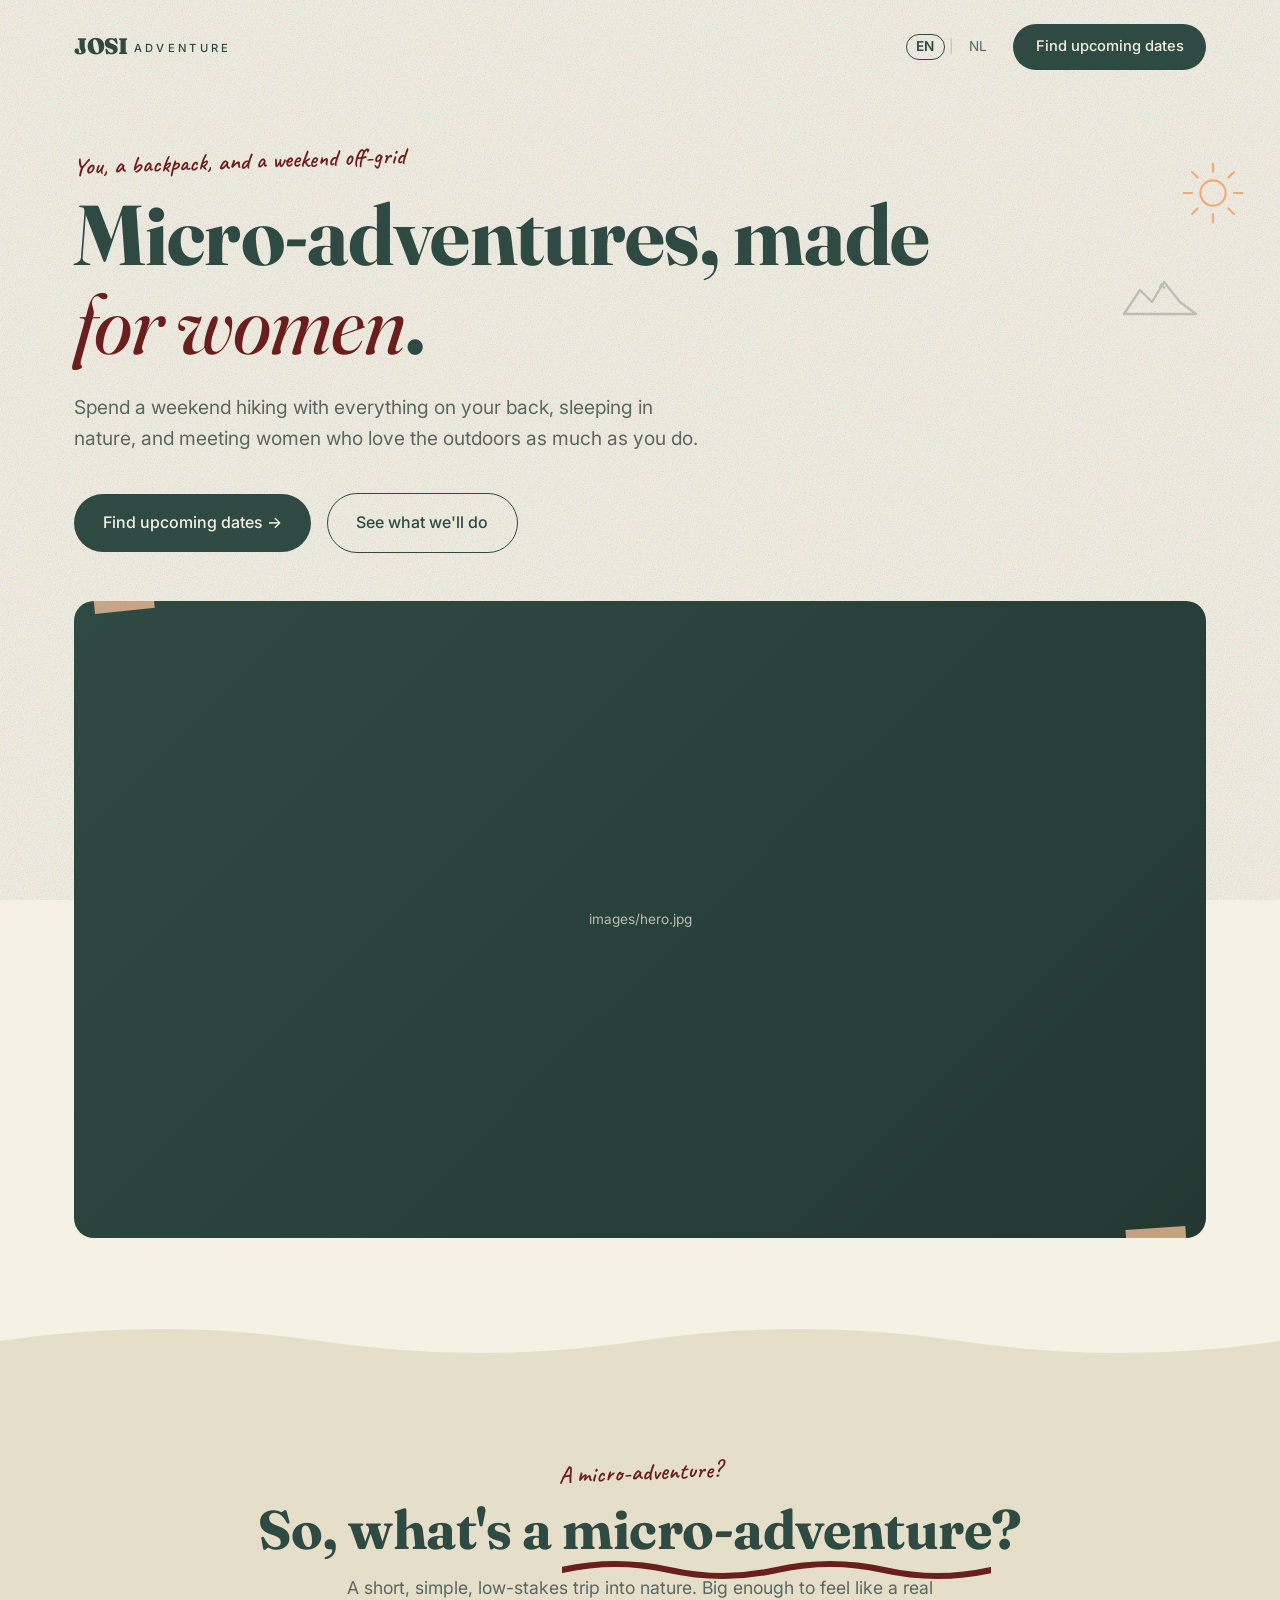
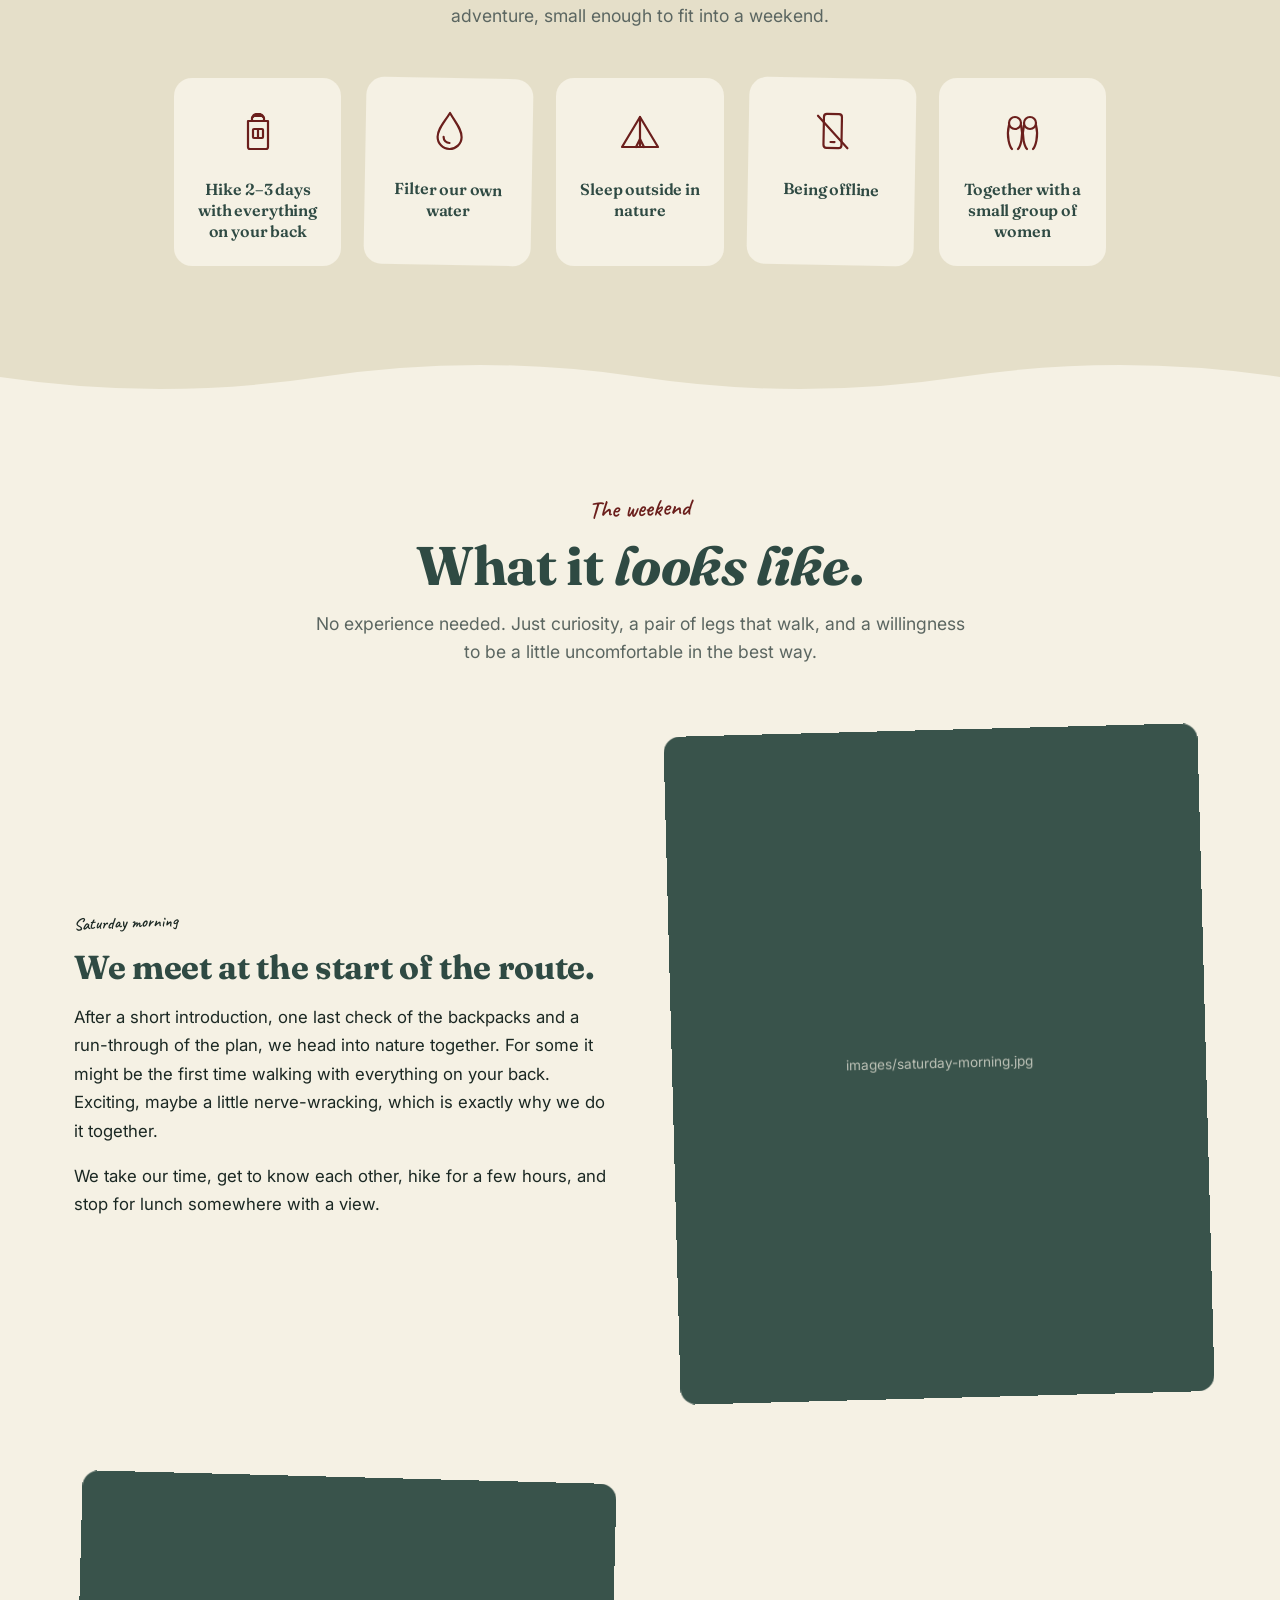
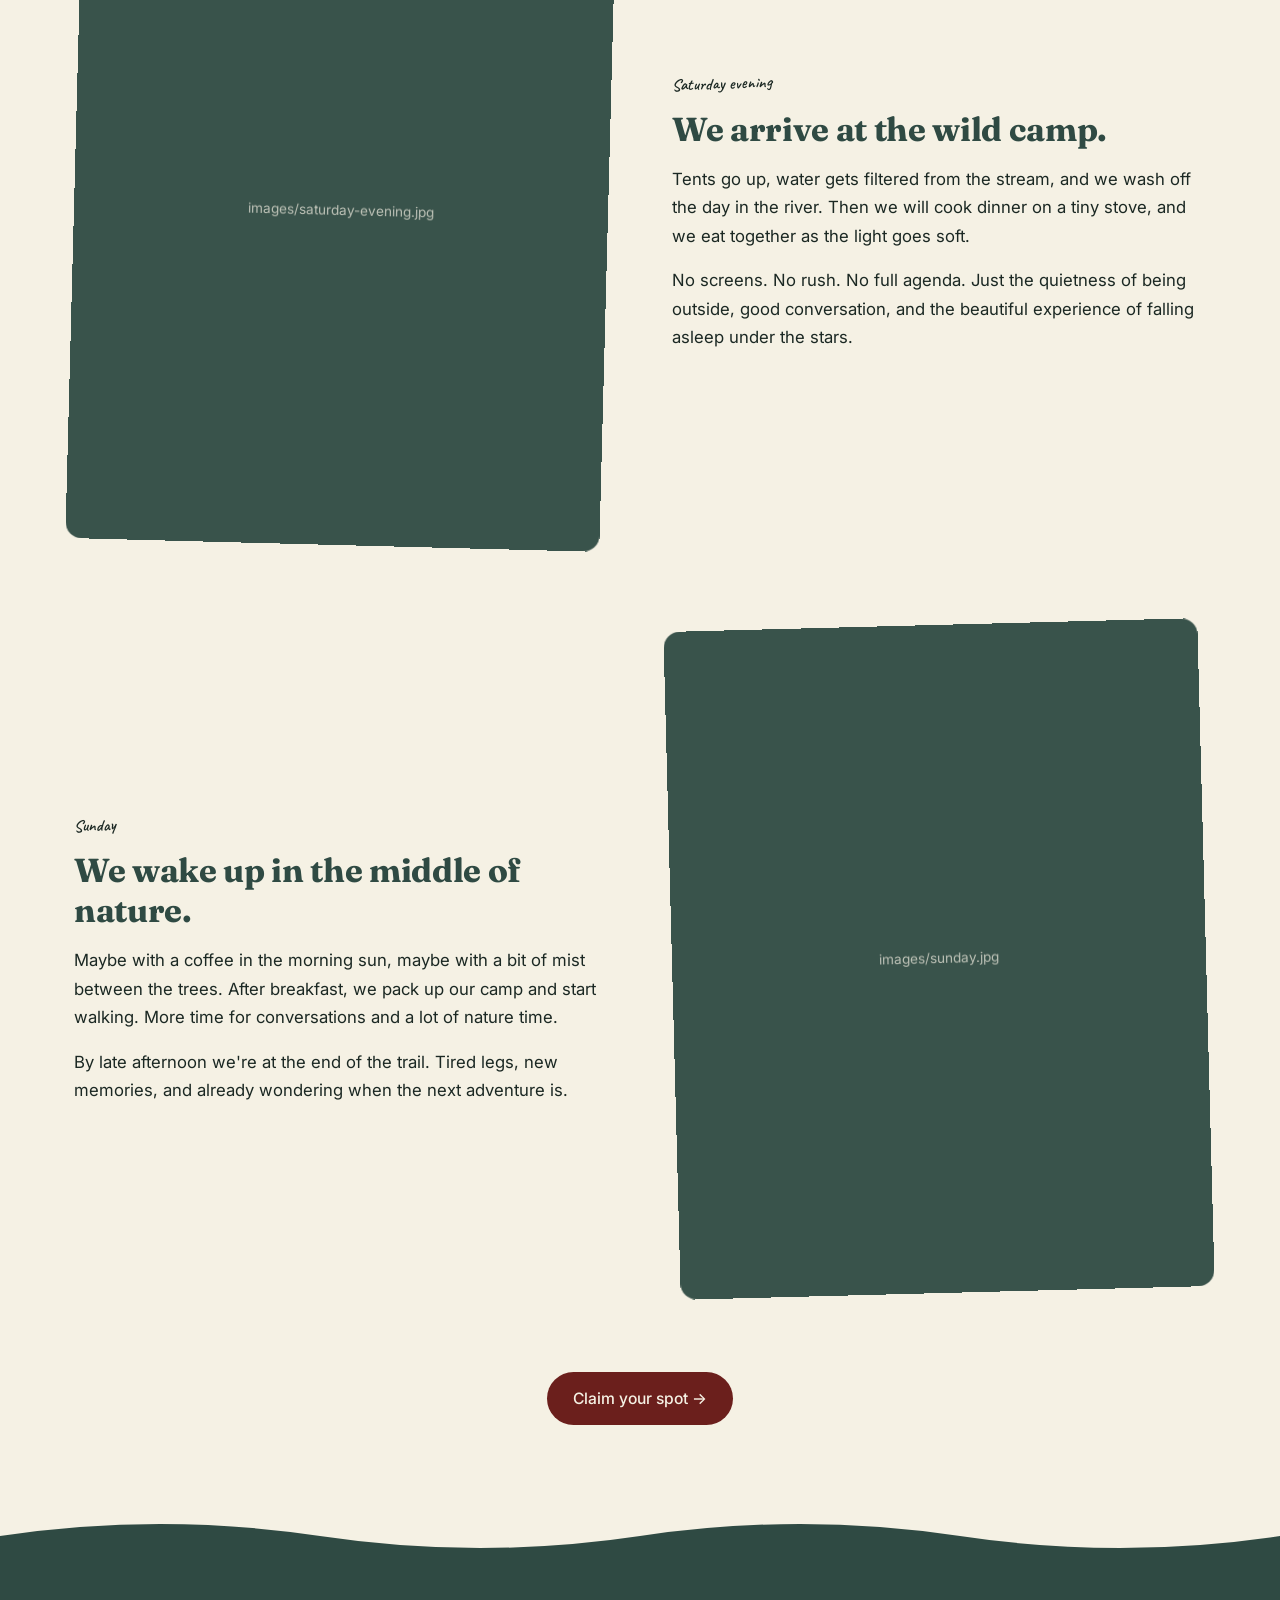
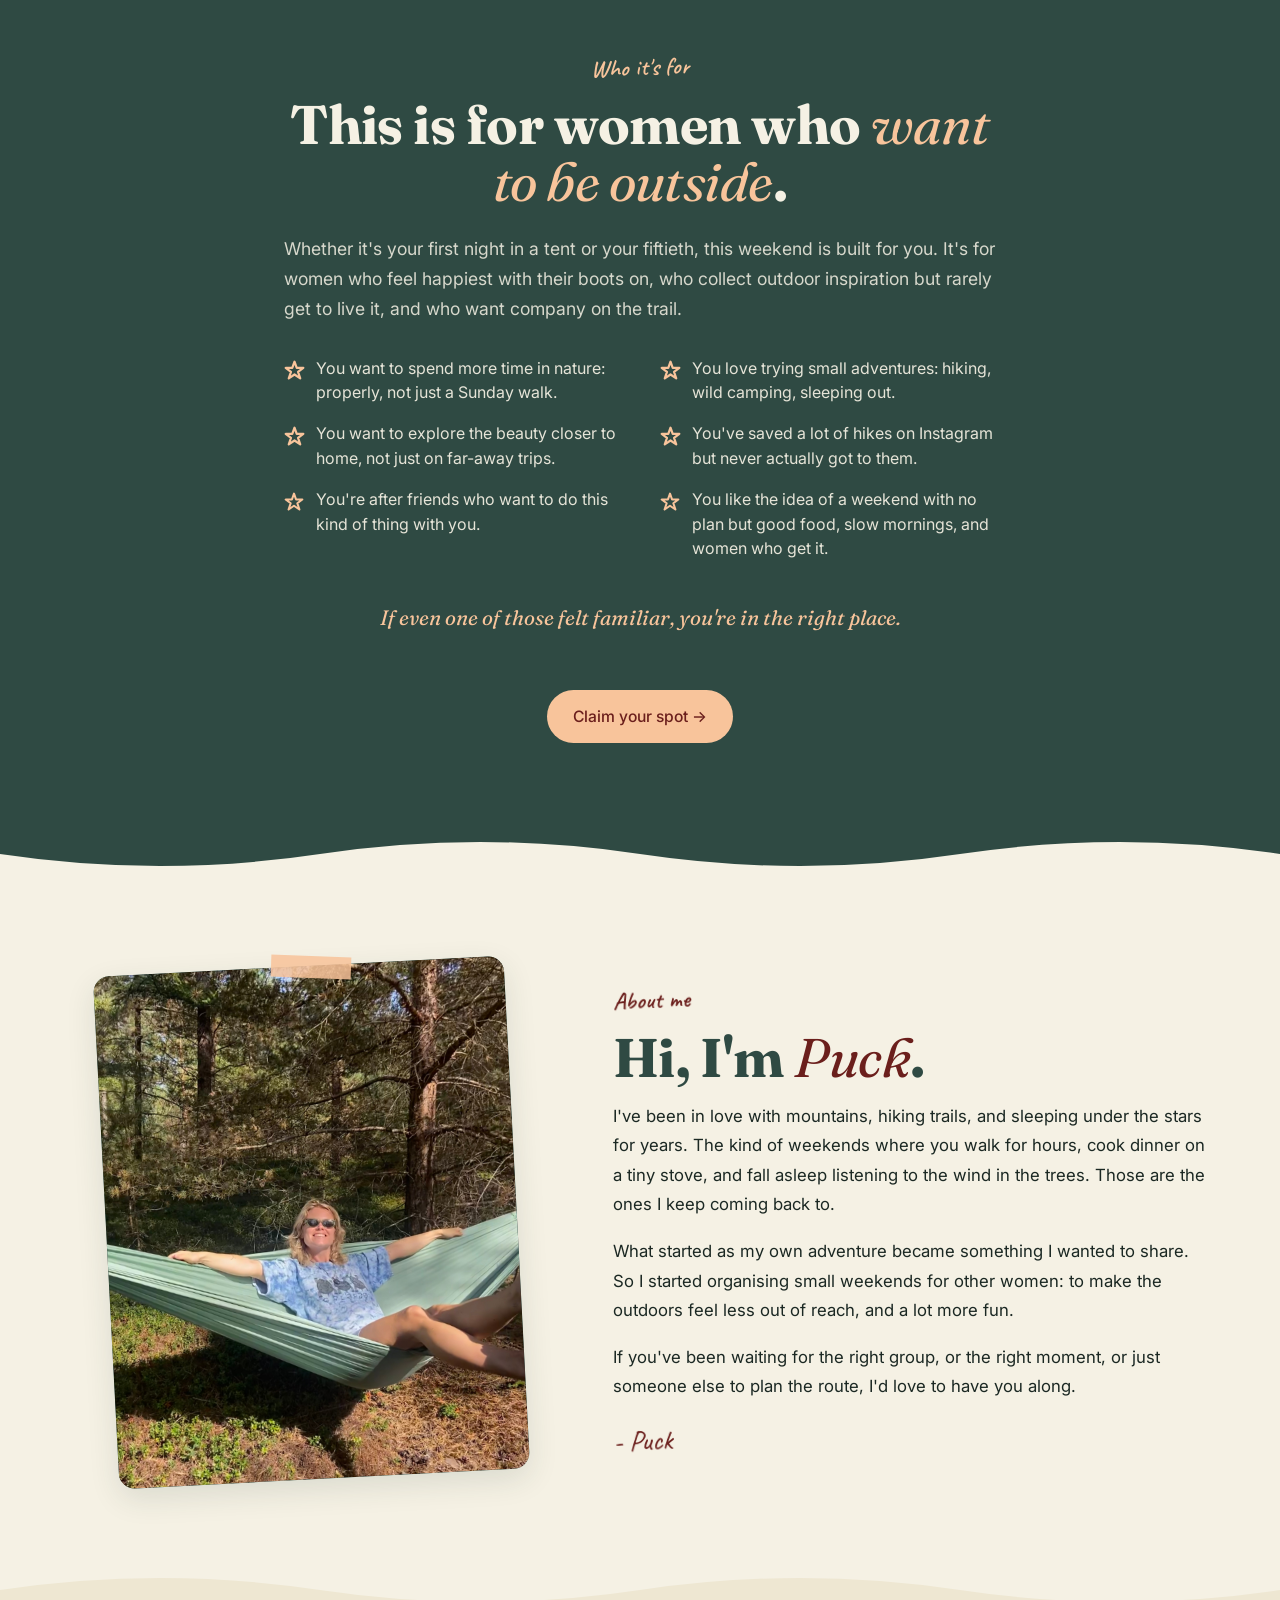
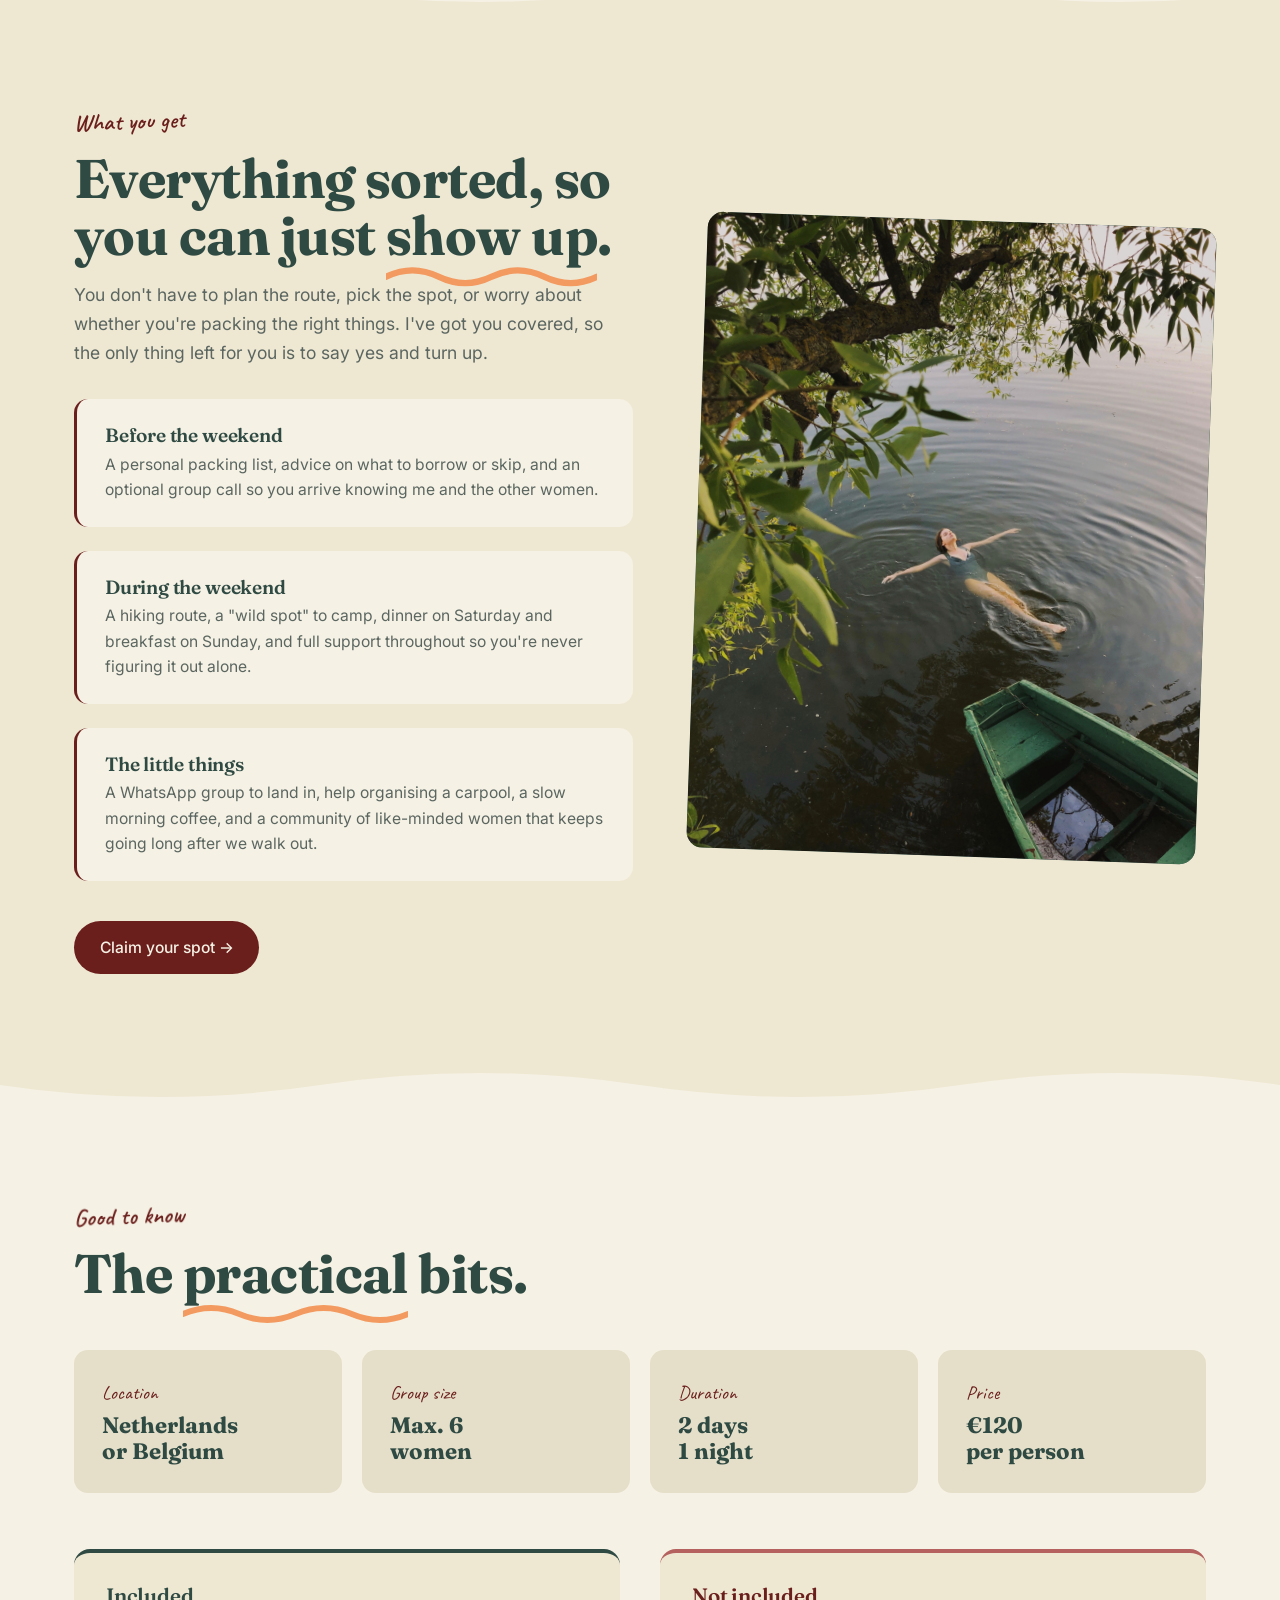
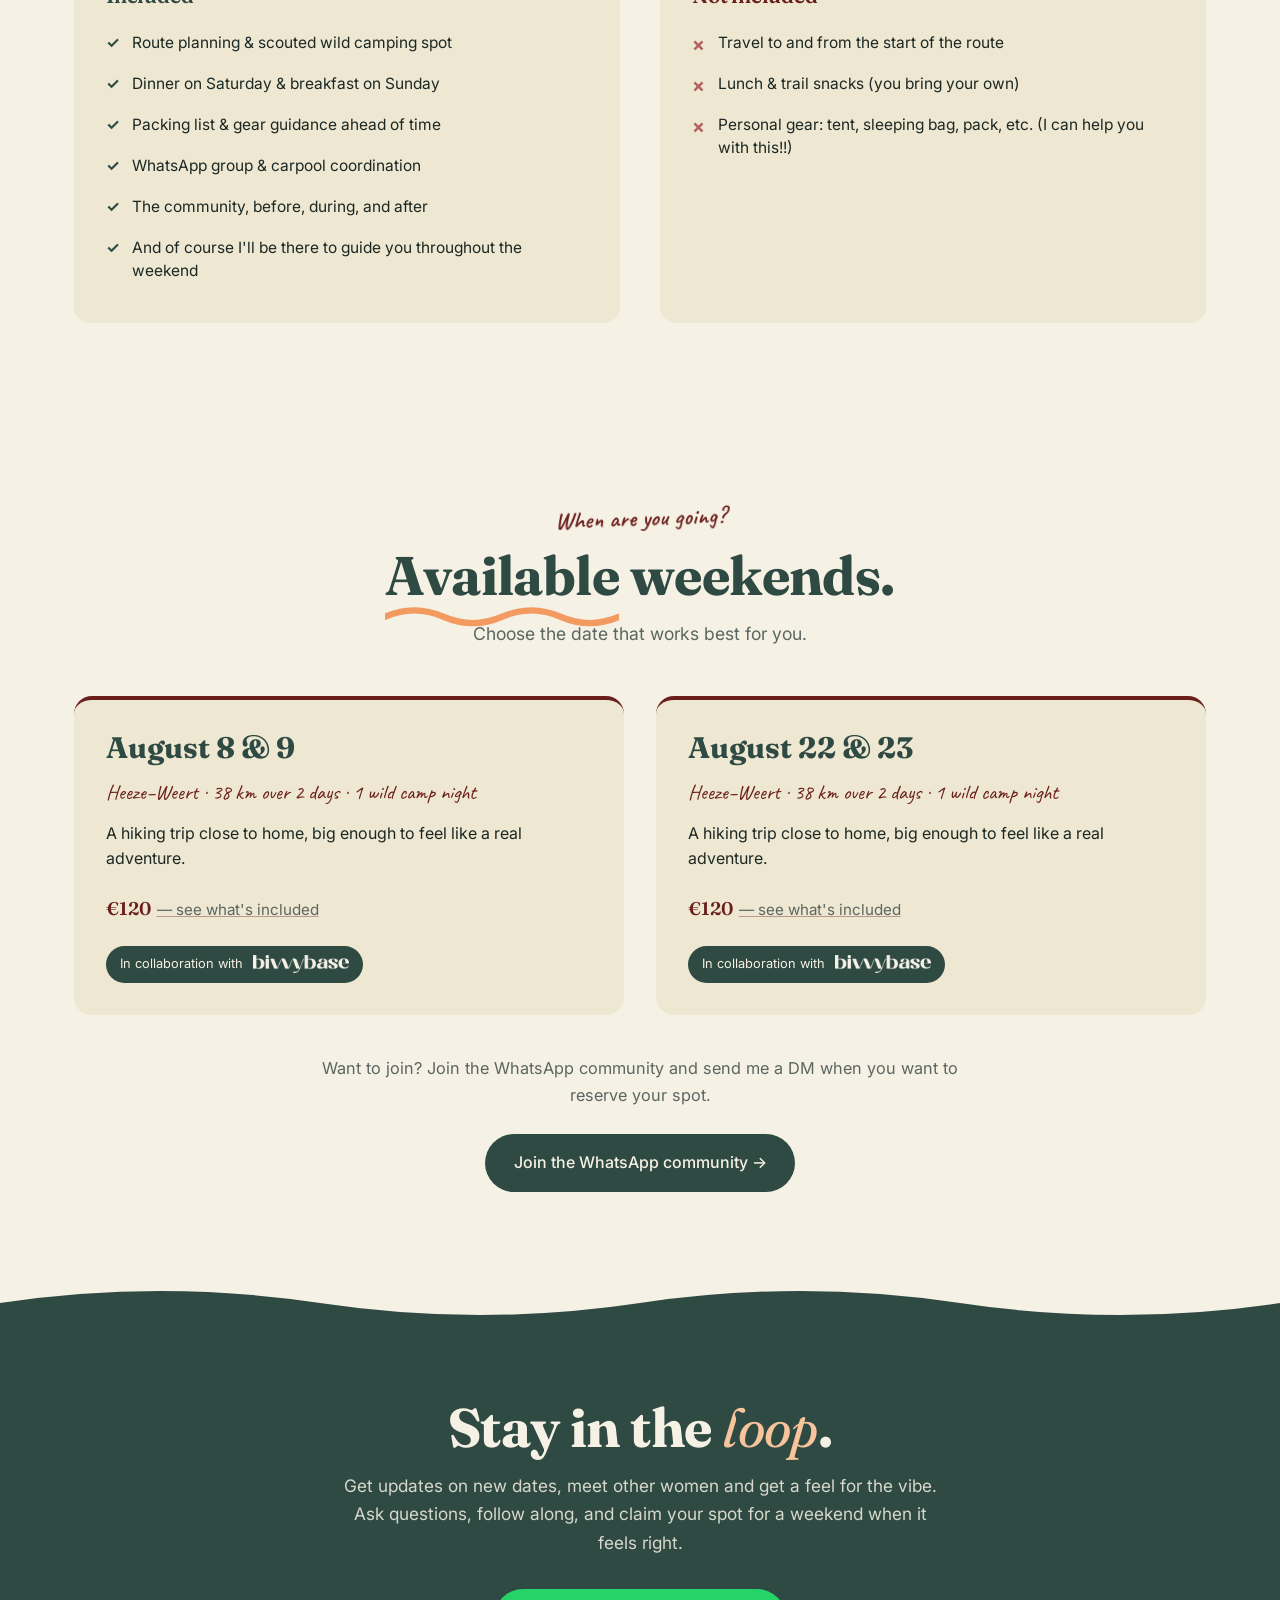
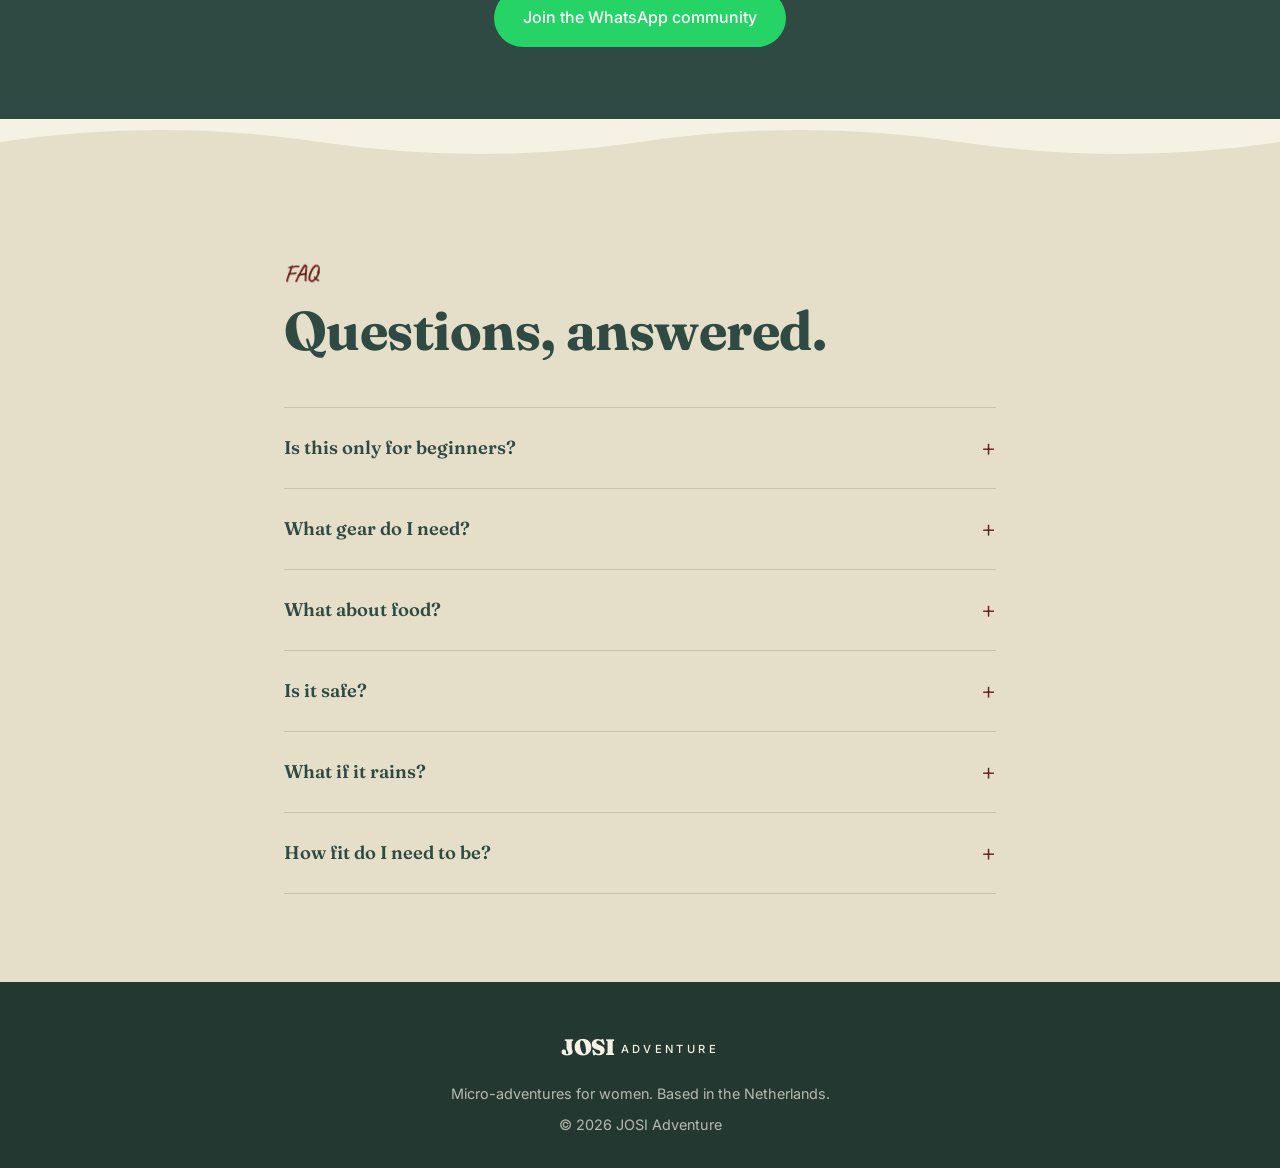
==== commit 4205cb54: "Simplify Bivvybase collaboration badge text Logo already carries the brand name, so the label now ju" ====
--- a/index.html
+++ b/index.html
@@ -1266,8 +1266,8 @@
           <span data-i18n="dates.w1.price">€120</span><a href="#practical" data-i18n="dates.seeIncluded">— see what's included</a>
         </div>
         <a class="date-card-collab" href="https://bivvybase.com" target="_blank" rel="noopener">
+          <span data-i18n="dates.collab">In collaboration with</span>
           <img src="images/bivvybase-logo.png" alt="Bivvybase">
-          <span data-i18n="dates.collab">In collaboration with Bivvybase</span>
         </a>
       </div>
       <div class="date-card">
@@ -1278,8 +1278,8 @@
           <span data-i18n="dates.w2.price">€120</span><a href="#practical" data-i18n="dates.seeIncluded">— see what's included</a>
         </div>
         <a class="date-card-collab" href="https://bivvybase.com" target="_blank" rel="noopener">
+          <span data-i18n="dates.collab">In collaboration with</span>
           <img src="images/bivvybase-logo.png" alt="Bivvybase">
-          <span data-i18n="dates.collab">In collaboration with Bivvybase</span>
         </a>
       </div>
     </div>
@@ -1443,7 +1443,7 @@
       'dates.w2.trail': "Heeze–Weert · 38 km over 2 days · 1 wild camp night",
       'dates.w2.desc': "A hiking trip close to home, big enough to feel like a real adventure.",
       'dates.w2.price': "€120",
-      'dates.collab': "In collaboration with Bivvybase",
+      'dates.collab': "In collaboration with",
       'dates.seeIncluded': "— see what's included",
       'dates.body': "Want to join? Join the WhatsApp community and send me a DM when you want to reserve your spot.",
       'dates.cta': "Join the WhatsApp community →",
@@ -1569,7 +1569,7 @@
       'dates.w2.trail': "Heeze–Weert · 38 km in 2 dagen · 1 nacht wildkamperen",
       'dates.w2.desc': "Een wandeltocht dicht bij huis, groot genoeg om als echt avontuur te voelen.",
       'dates.w2.price': "€120",
-      'dates.collab': "In samenwerking met Bivvybase",
+      'dates.collab': "In samenwerking met",
       'dates.seeIncluded': "— zie wat er inbegrepen is",
       'dates.body': "Wil je mee? Join de WhatsApp community en stuur mij een DM zodra je je plekje wilt reserveren.",
       'dates.cta': "Word lid van de WhatsApp community →",
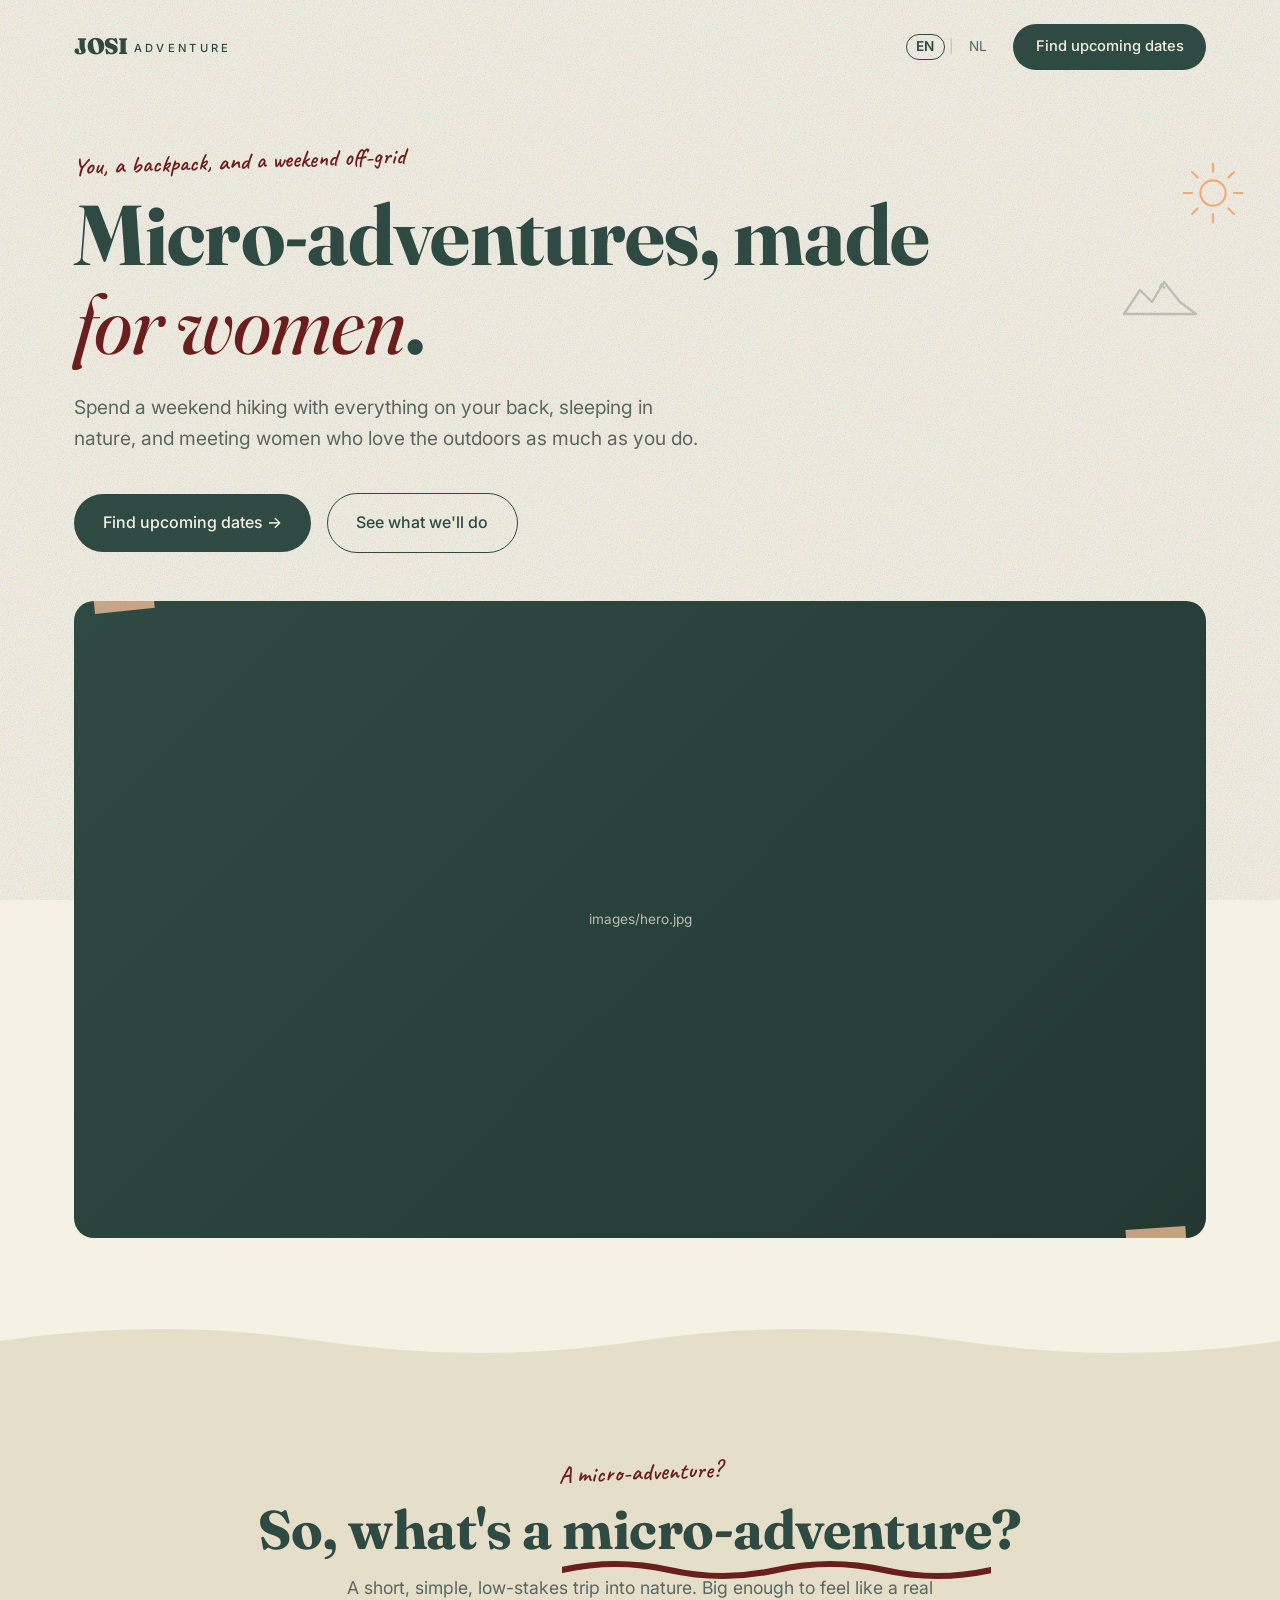
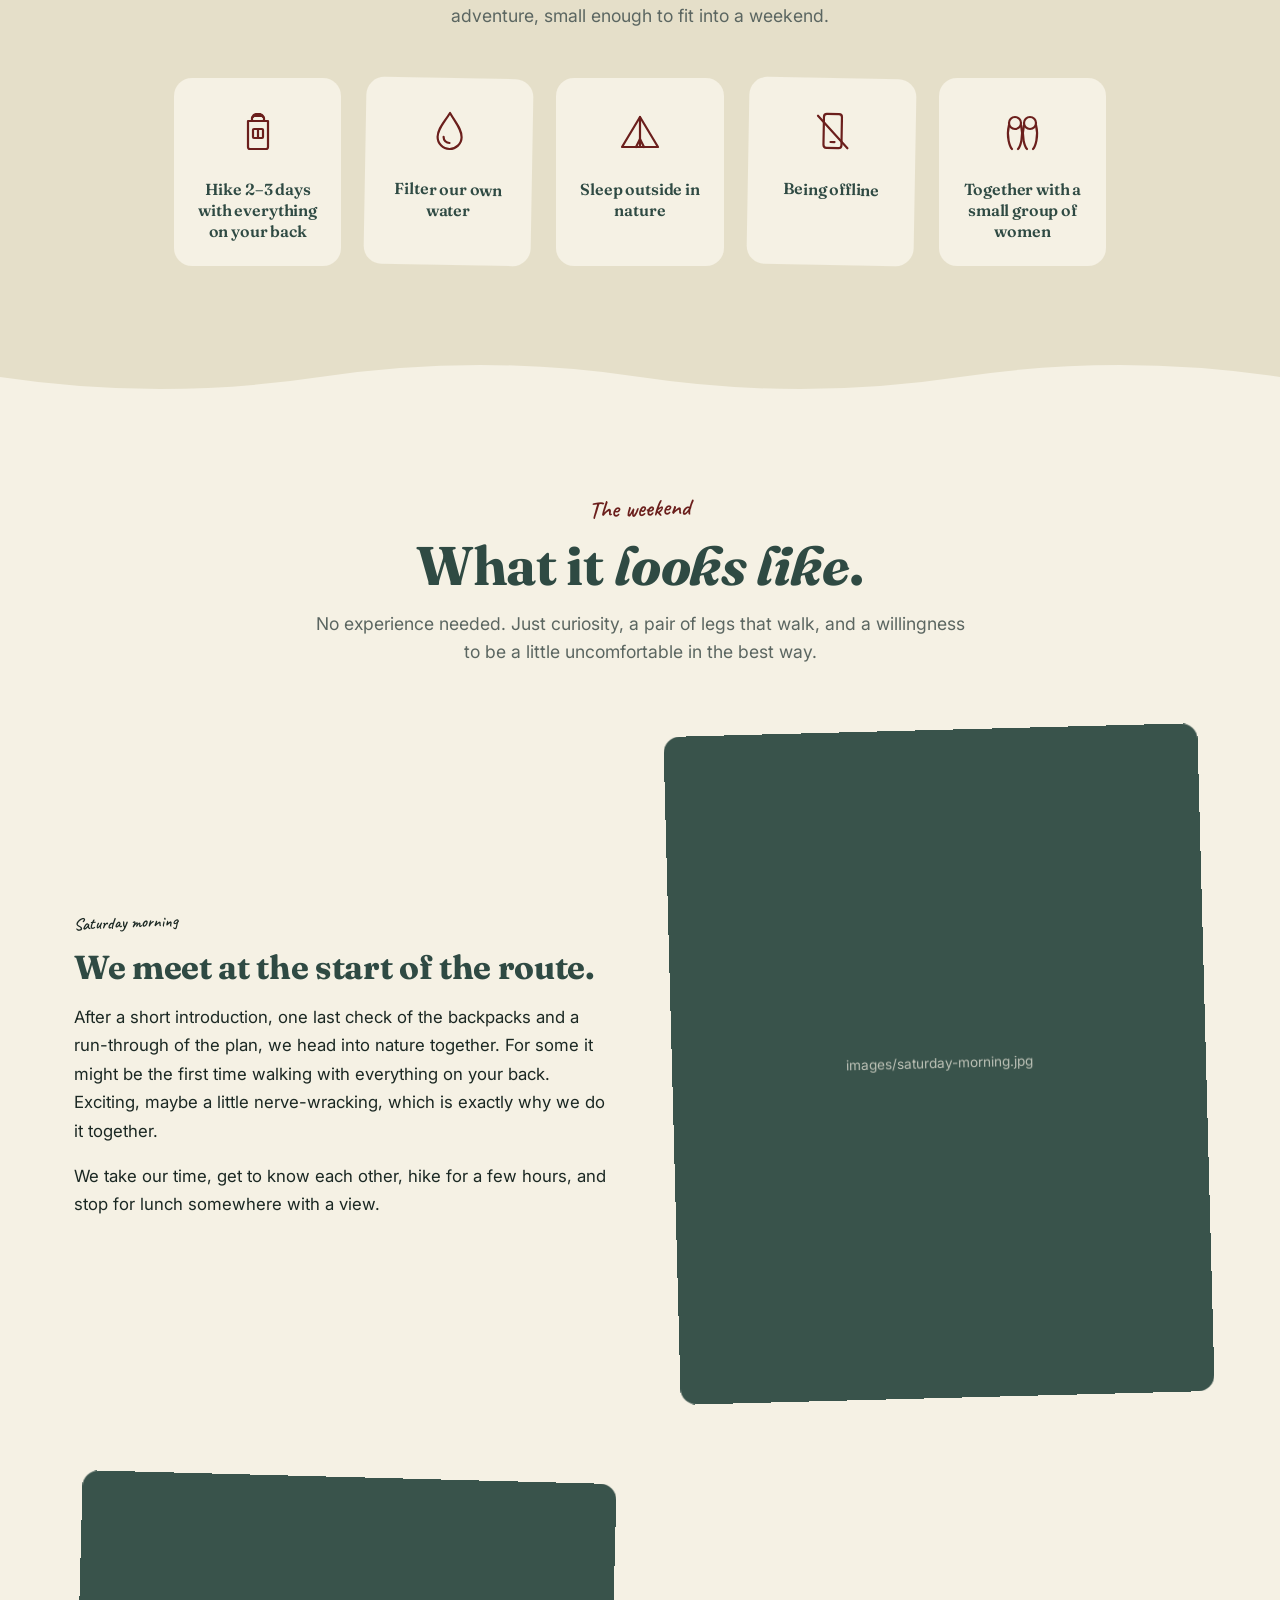
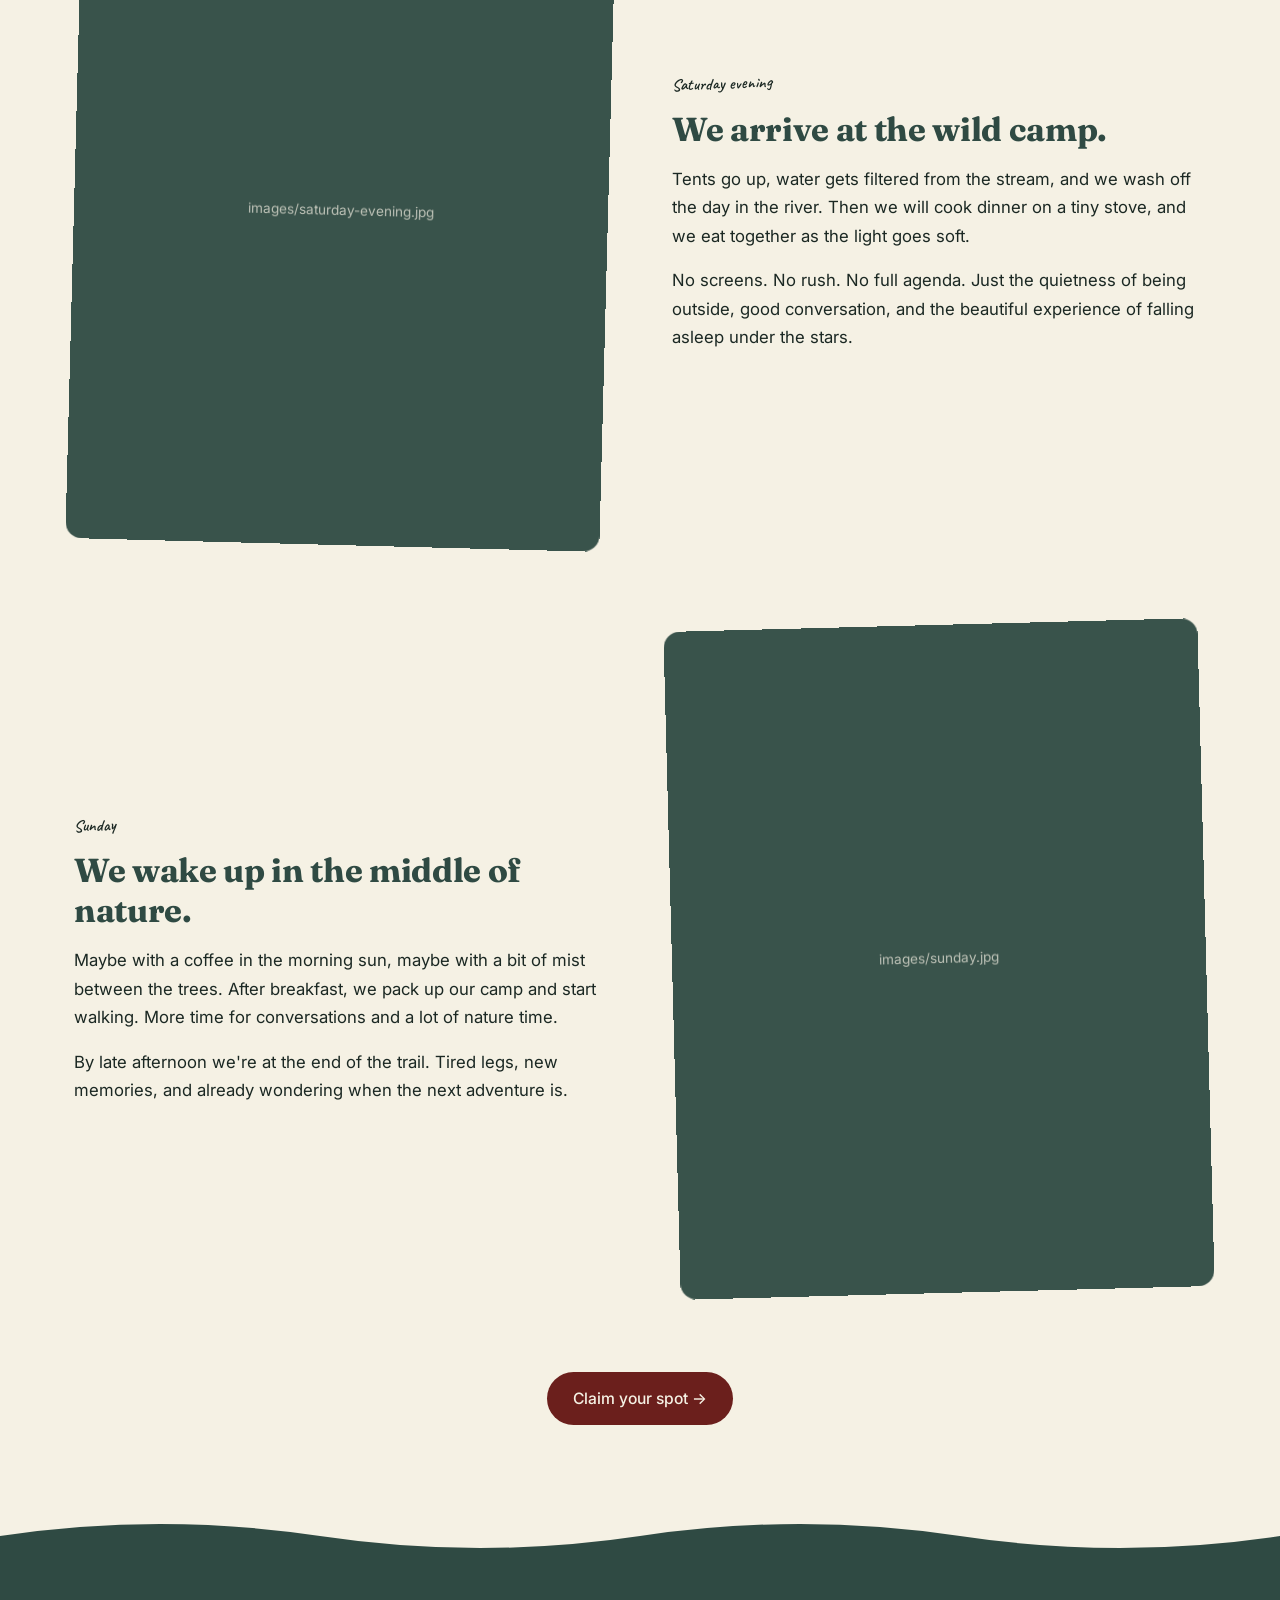
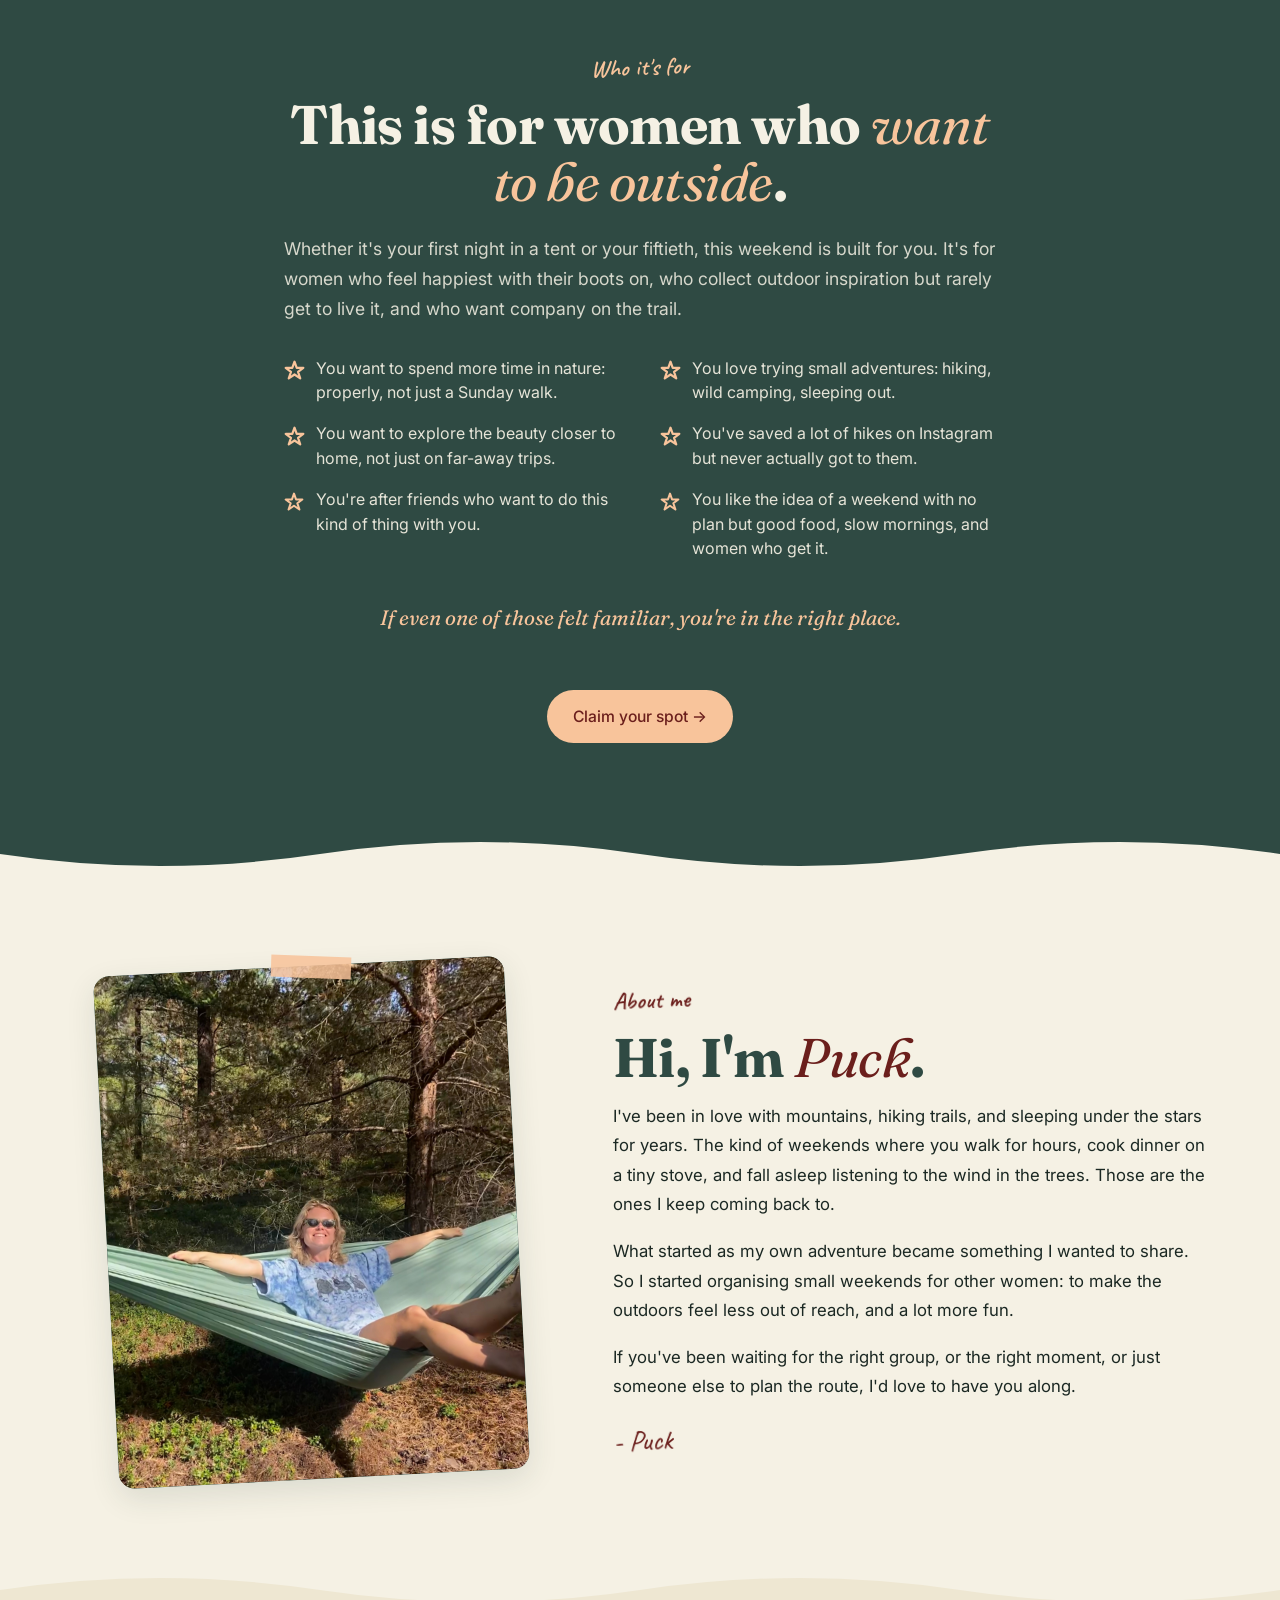
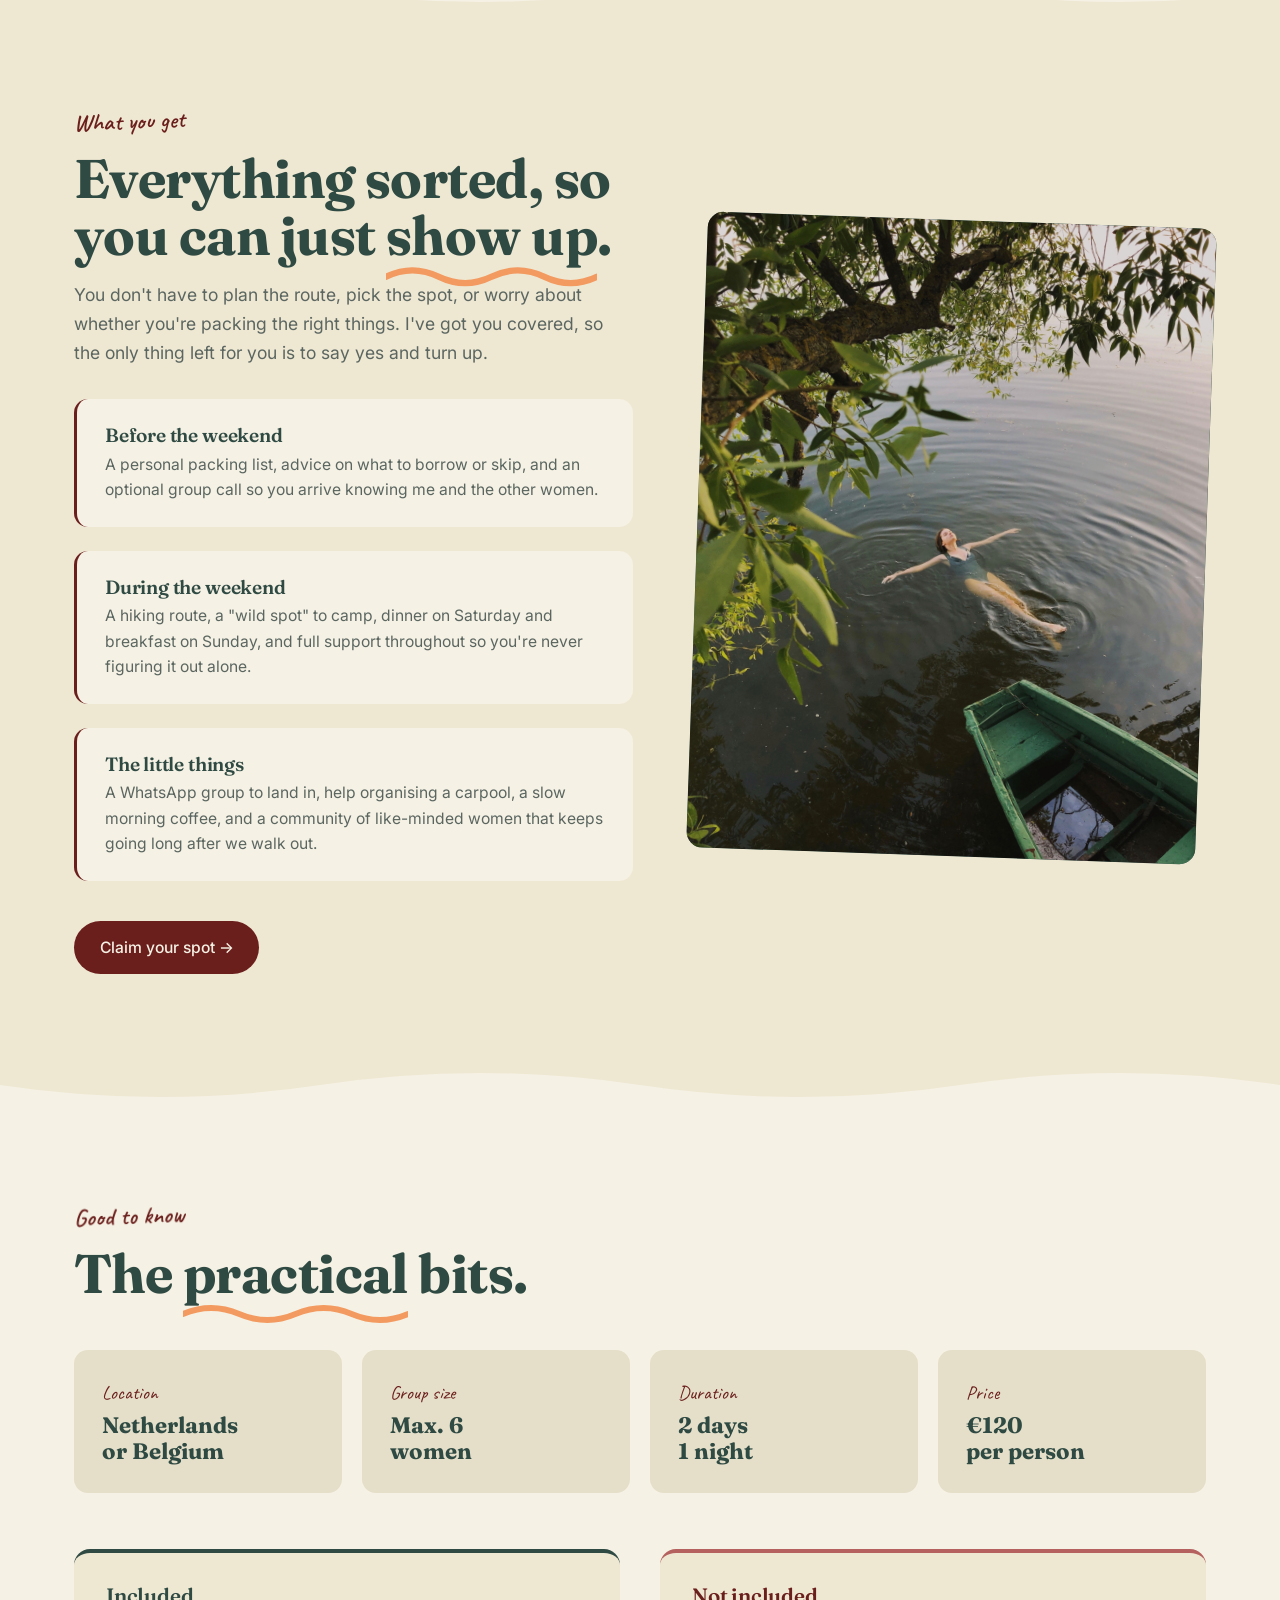
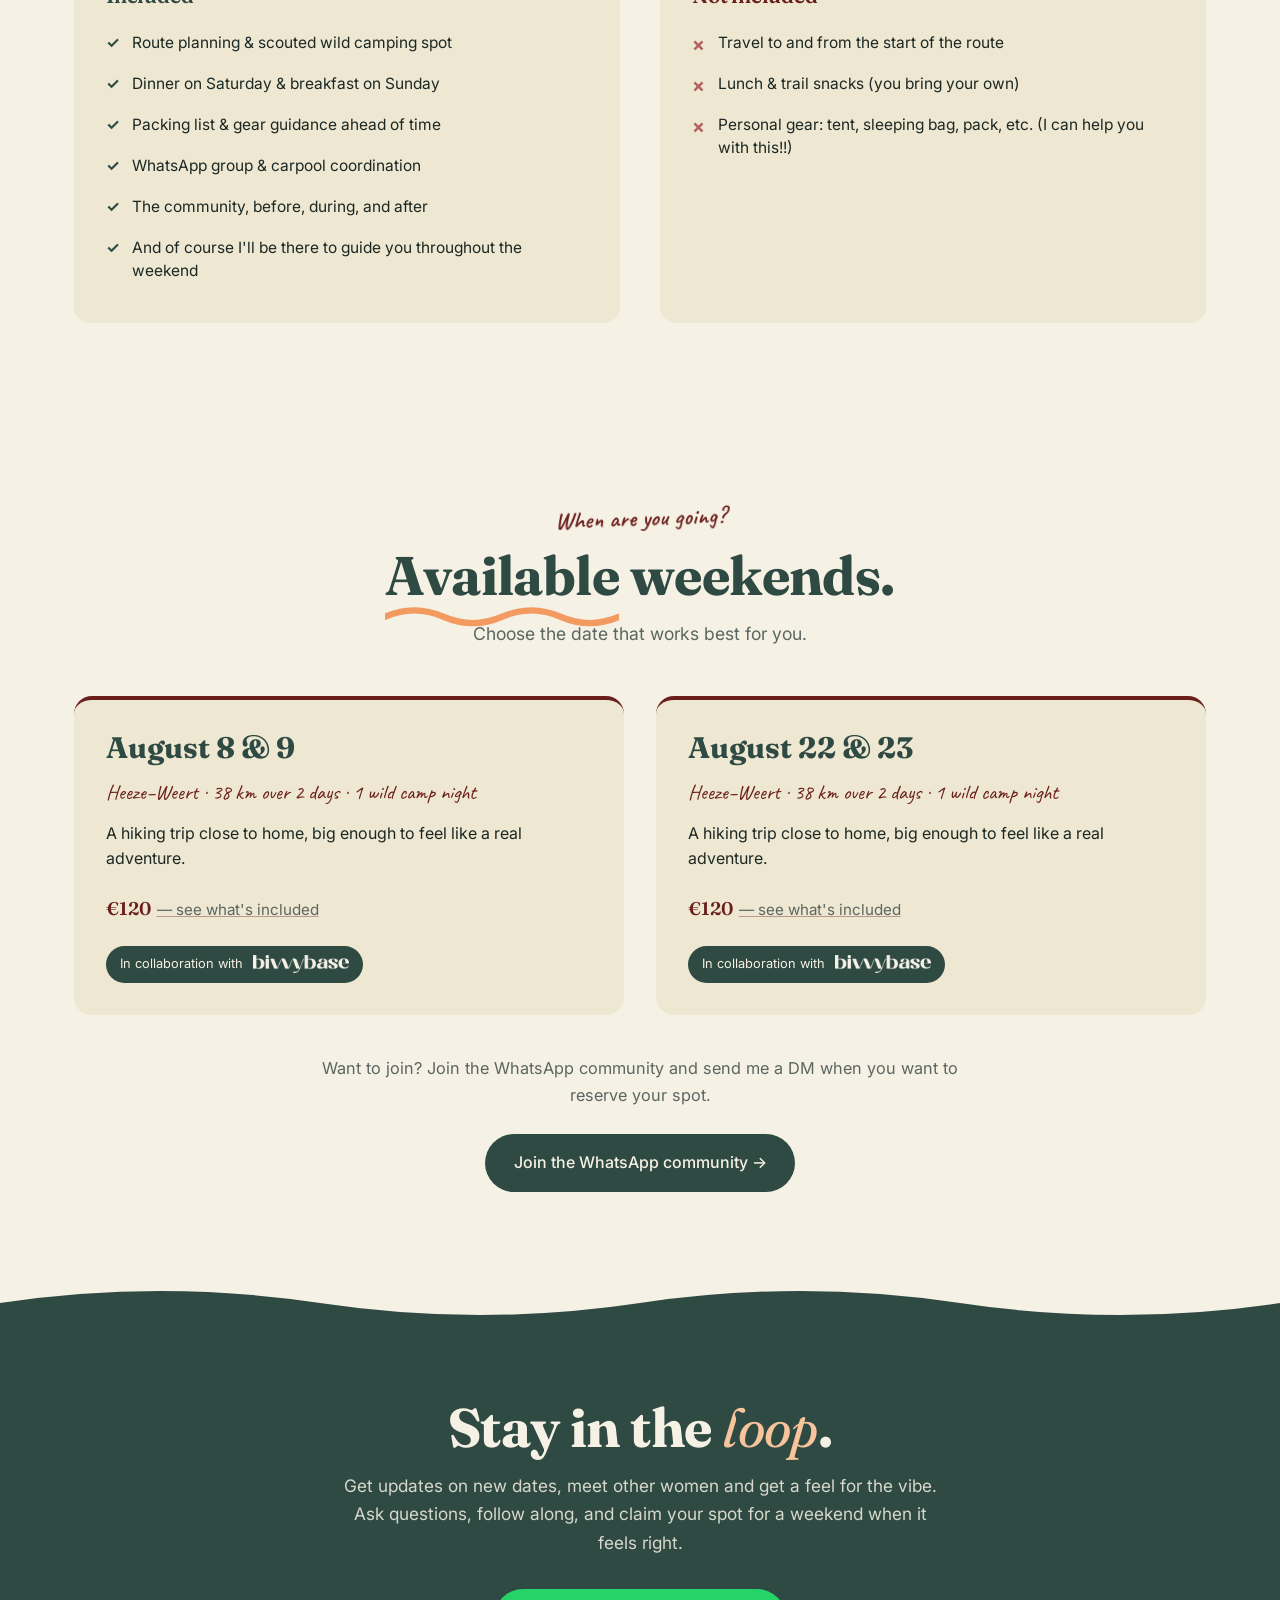
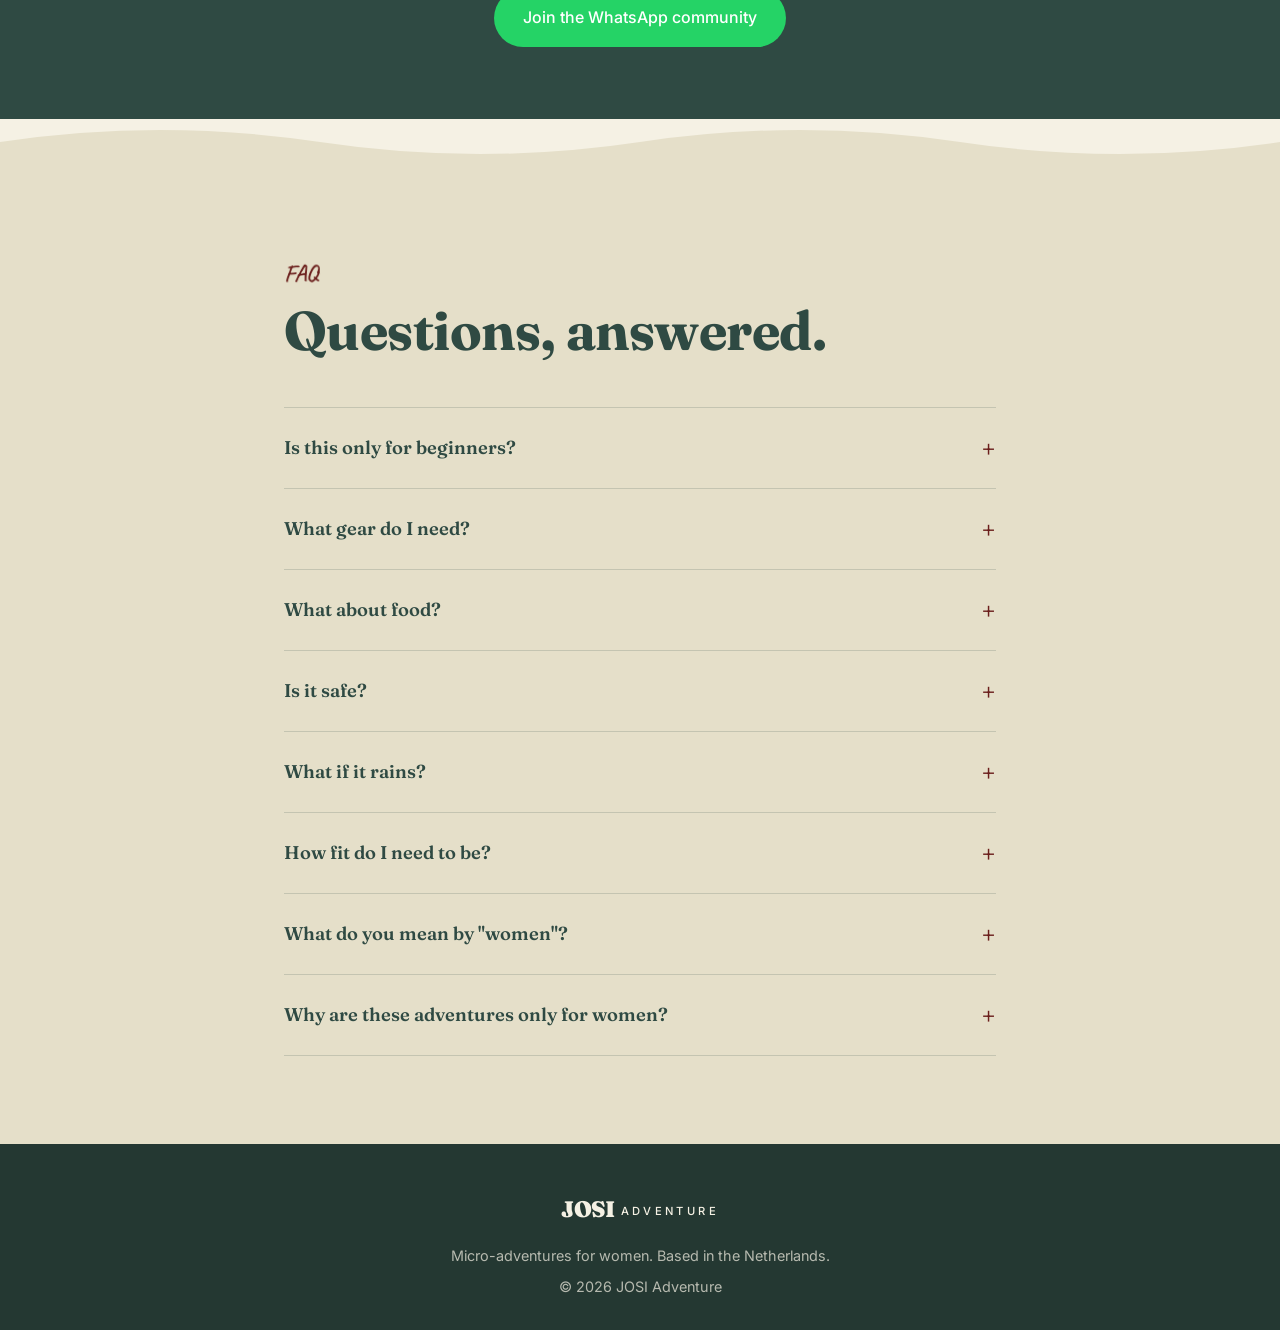
==== commit b099179f: "Add FAQ entries on what "women" means and why adventures are women-only" ====
--- a/index.html
+++ b/index.html
@@ -1336,6 +1336,14 @@
         <summary data-i18n="faq.q6.s">How fit do I need to be?</summary>
         <p data-i18n="faq.q6.a">If you can walk for a few hours with a pack, you're set. Routes are chosen to be enjoyable, not punishing. We move at a pace where everyone can chat and look around.</p>
       </details>
+      <details>
+        <summary data-i18n="faq.q7.s">What do you mean by "women"?</summary>
+        <p data-i18n="faq.q7.a">Everyone who identifies as a woman is welcome here. This includes cis women, trans women, and people with experiences or identities that feel connected to womanhood and who feel comfortable in a women-centered space. The goal of these adventures is to create a welcoming environment where people can feel safe, supported and themselves. Kindness, respect and looking out for one another matter far more than fitting into a strict definition. If you're unsure whether this space feels right for you, you're always welcome to reach out and ask.</p>
+      </details>
+      <details>
+        <summary data-i18n="faq.q8.s">Why are these adventures only for women?</summary>
+        <p data-i18n="faq.q8.a">I started these adventures because I want to create a space where women can feel comfortable stepping outside their comfort zone, trying something new and building confidence together. For many women, outdoor spaces and adventure activities can sometimes feel intimidating or male-dominated. I want to create an environment where there's a little less pressure, where people can show up exactly as they are, ask questions freely, feel supported and connect with others who are looking for the same thing. This isn't about excluding anyone, it's about creating a space built around a specific experience and community. My hope is that it helps more women feel confident enough to take up space outdoors, try new things and realize they're more capable than they think.</p>
+      </details>
     </div>
   </div>
 </section>
@@ -1477,6 +1485,10 @@
       'faq.q5.a': "We go anyway, that's part of it. You'll be prepped with the right gear, and honestly, a rainy night in a tent makes for the best stories. If the weather is genuinely unsafe, we adapt.",
       'faq.q6.s': "How fit do I need to be?",
       'faq.q6.a': "If you can walk for a few hours with a pack, you're set. Routes are chosen to be enjoyable, not punishing. We move at a pace where everyone can chat and look around.",
+      'faq.q7.s': "What do you mean by \"women\"?",
+      'faq.q7.a': "Everyone who identifies as a woman is welcome here. This includes cis women, trans women, and people with experiences or identities that feel connected to womanhood and who feel comfortable in a women-centered space. The goal of these adventures is to create a welcoming environment where people can feel safe, supported and themselves. Kindness, respect and looking out for one another matter far more than fitting into a strict definition. If you're unsure whether this space feels right for you, you're always welcome to reach out and ask.",
+      'faq.q8.s': "Why are these adventures only for women?",
+      'faq.q8.a': "I started these adventures because I want to create a space where women can feel comfortable stepping outside their comfort zone, trying something new and building confidence together. For many women, outdoor spaces and adventure activities can sometimes feel intimidating or male-dominated. I want to create an environment where there's a little less pressure, where people can show up exactly as they are, ask questions freely, feel supported and connect with others who are looking for the same thing. This isn't about excluding anyone, it's about creating a space built around a specific experience and community. My hope is that it helps more women feel confident enough to take up space outdoors, try new things and realize they're more capable than they think.",
 
       'form.eyebrow': "I'm interested",
       'form.h2': "Come <em>along</em>.",
@@ -1603,6 +1615,10 @@
       'faq.q5.a': "Dan gaan we toch, dat hoort erbij. Je hebt de juiste uitrusting bij je, en eerlijk, een regenachtige nacht in een tent levert de beste verhalen op. Als het echt onveilig is, passen we natuurlijk aan.",
       'faq.q6.s': "Hoe fit moet ik zijn?",
       'faq.q6.a': "Als je een paar uur kunt lopen met een rugzak, ben je klaar. Routes worden gekozen om leuk te zijn, niet om af te zien. We lopen in een tempo waarin iedereen kan kletsen en rondkijken.",
+      'faq.q7.s': "Wat bedoel je met \"vrouwen\"?",
+      'faq.q7.a': "Iedereen die zich identificeert als vrouw is hier welkom. Dat geldt voor cis vrouwen, trans vrouwen, en mensen met ervaringen of identiteiten die zich verbonden voelen met vrouw-zijn en die zich prettig voelen in een vrouwgerichte ruimte. Het doel van deze avonturen is een omgeving te creëren waarin mensen zich veilig, gesteund en zichzelf kunnen voelen. Vriendelijkheid, respect en oog hebben voor elkaar zijn veel belangrijker dan passen binnen een strikte definitie. Twijfel je of deze ruimte bij je past? Neem gerust contact op om het te vragen.",
+      'faq.q8.s': "Waarom zijn deze avonturen alleen voor vrouwen?",
+      'faq.q8.a': "Ik ben met deze avonturen begonnen omdat ik een ruimte wil creëren waarin vrouwen zich prettig voelen om uit hun comfortzone te stappen, iets nieuws te proberen en samen zelfvertrouwen op te bouwen. Voor veel vrouwen kunnen buitenactiviteiten en avontuurlijke sporten soms intimiderend of mannen-gedomineerd aanvoelen. Ik wil een omgeving creëren met wat minder druk, waar mensen precies mogen zijn wie ze zijn, vrijuit vragen kunnen stellen, zich gesteund voelen en in contact komen met anderen die hetzelfde zoeken. Dit gaat er niet om iemand uit te sluiten, het gaat om het creëren van een ruimte rond een specifieke ervaring en community. Mijn hoop is dat het meer vrouwen helpt om zelfverzekerd genoeg te zijn om ruimte in te nemen buiten, nieuwe dingen te proberen en te ontdekken dat ze meer kunnen dan ze denken.",
 
       'form.eyebrow': "Ik doe mee",
       'form.h2': "Kom <em>mee</em>.",
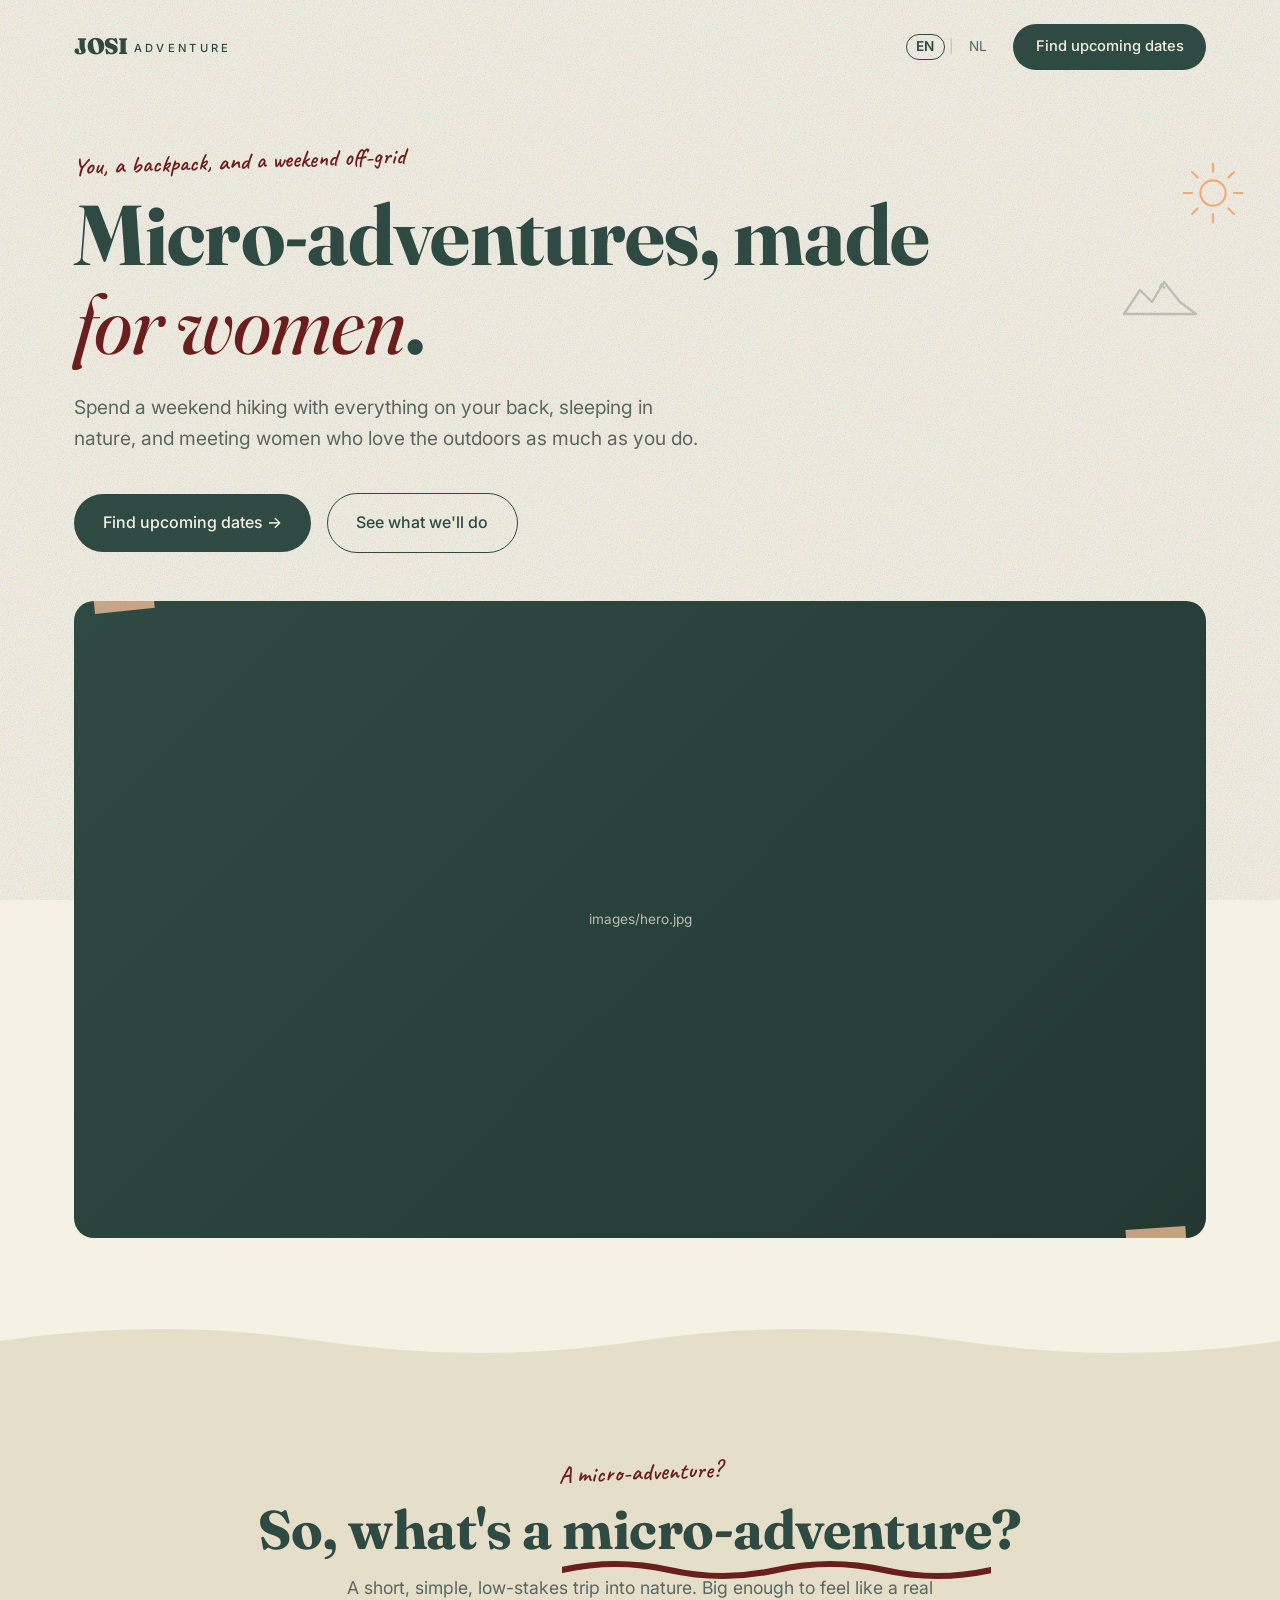
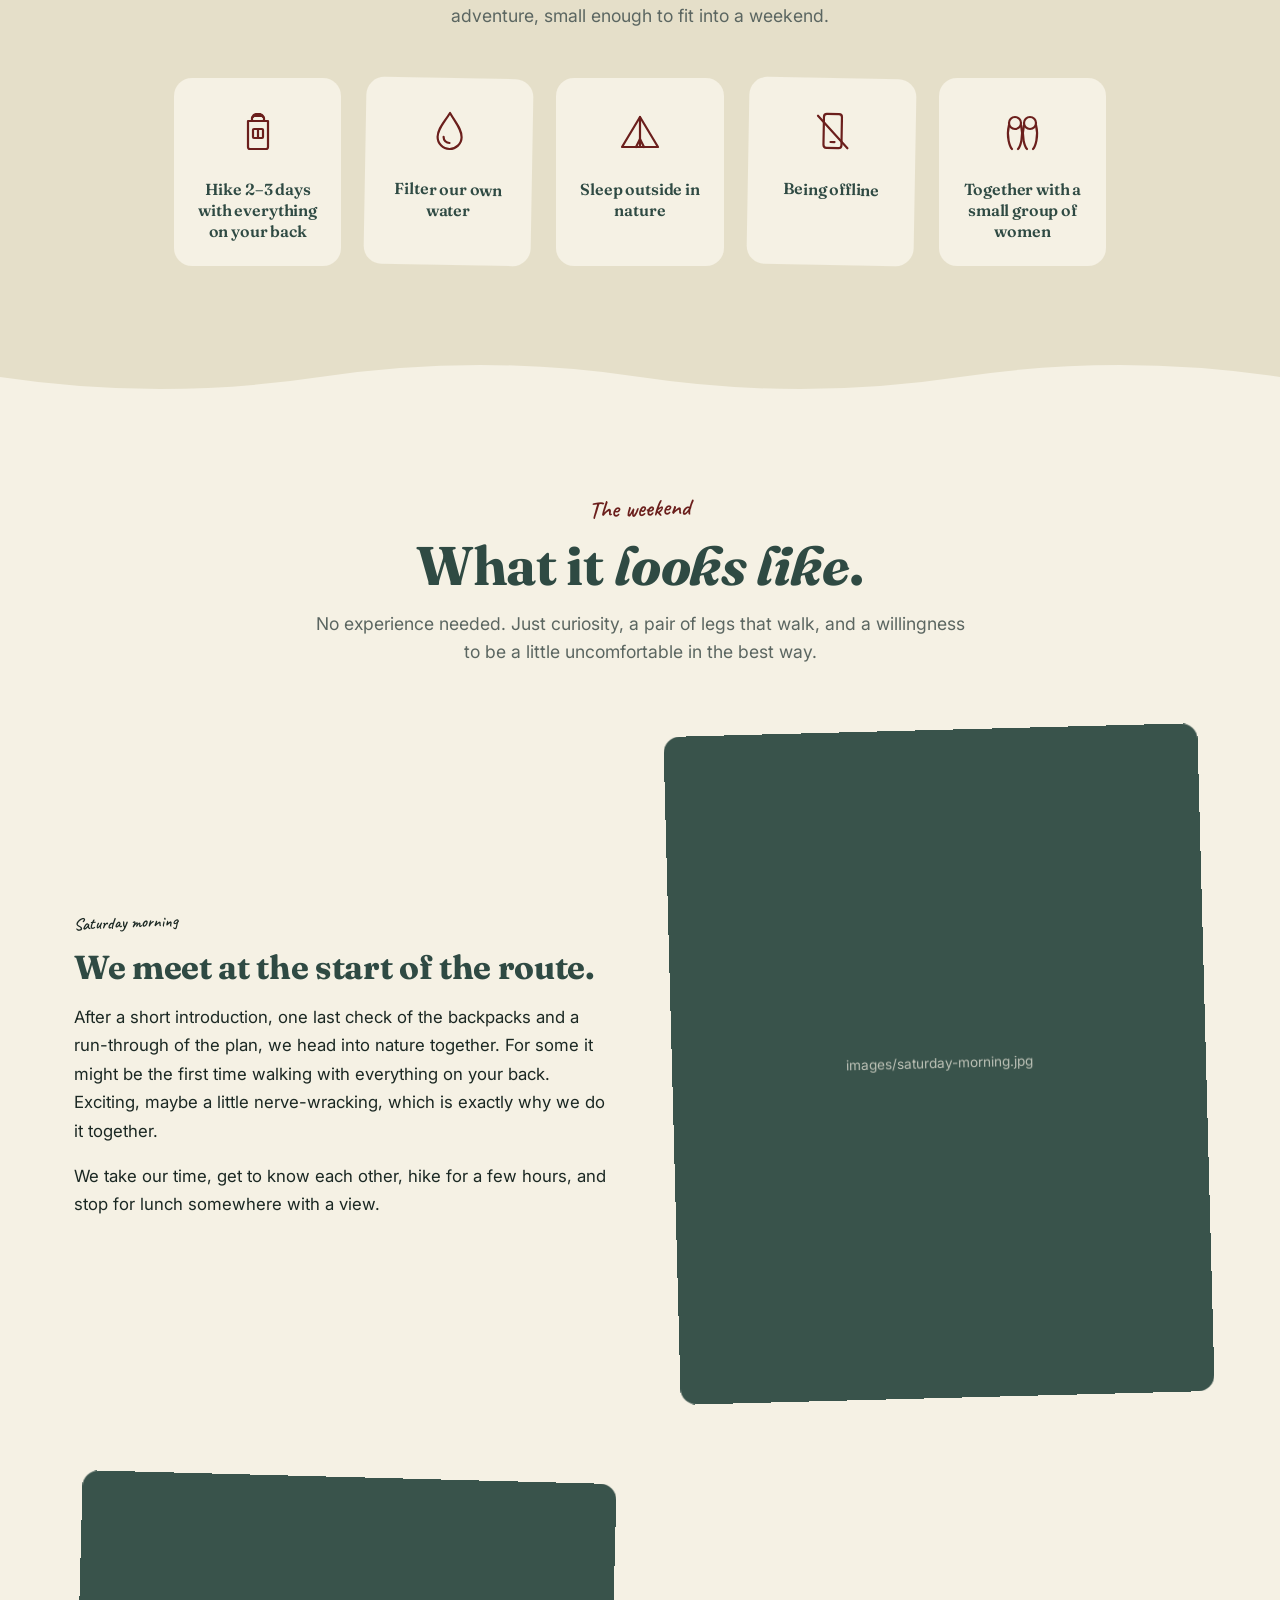
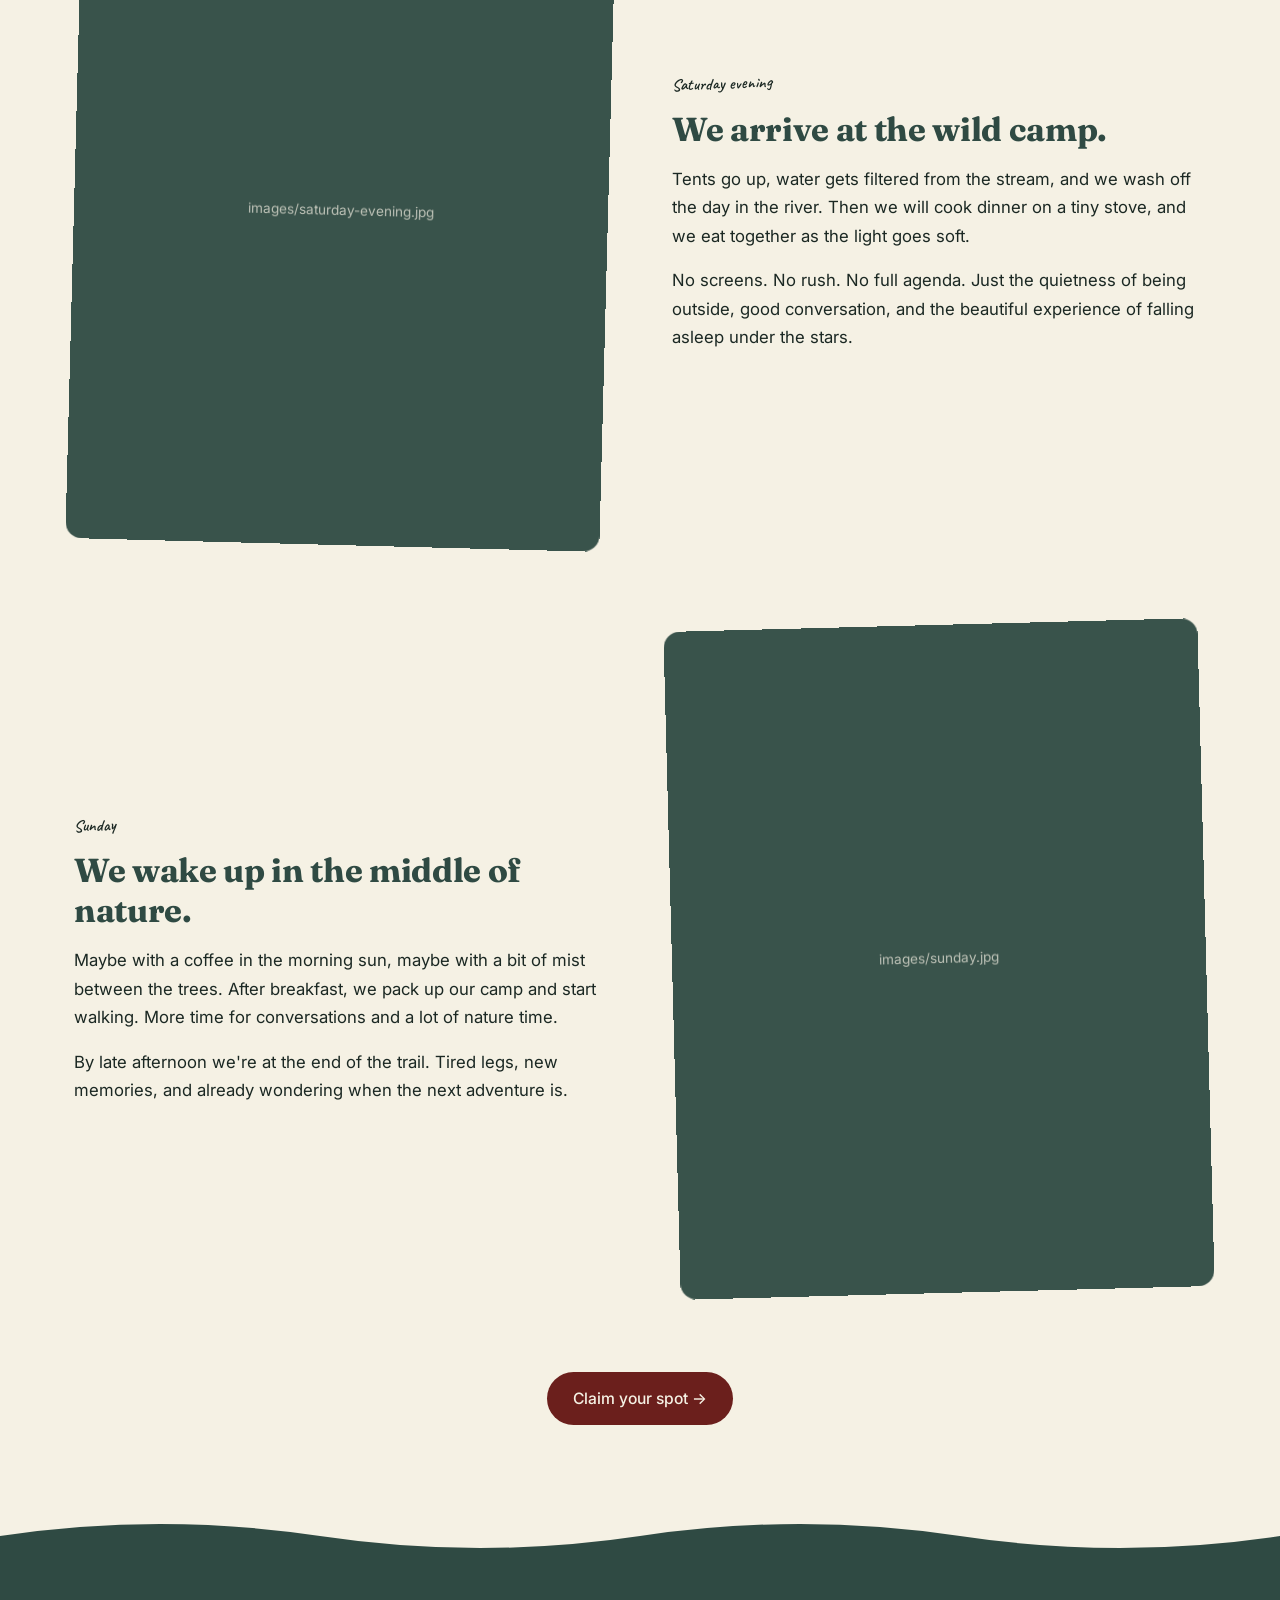
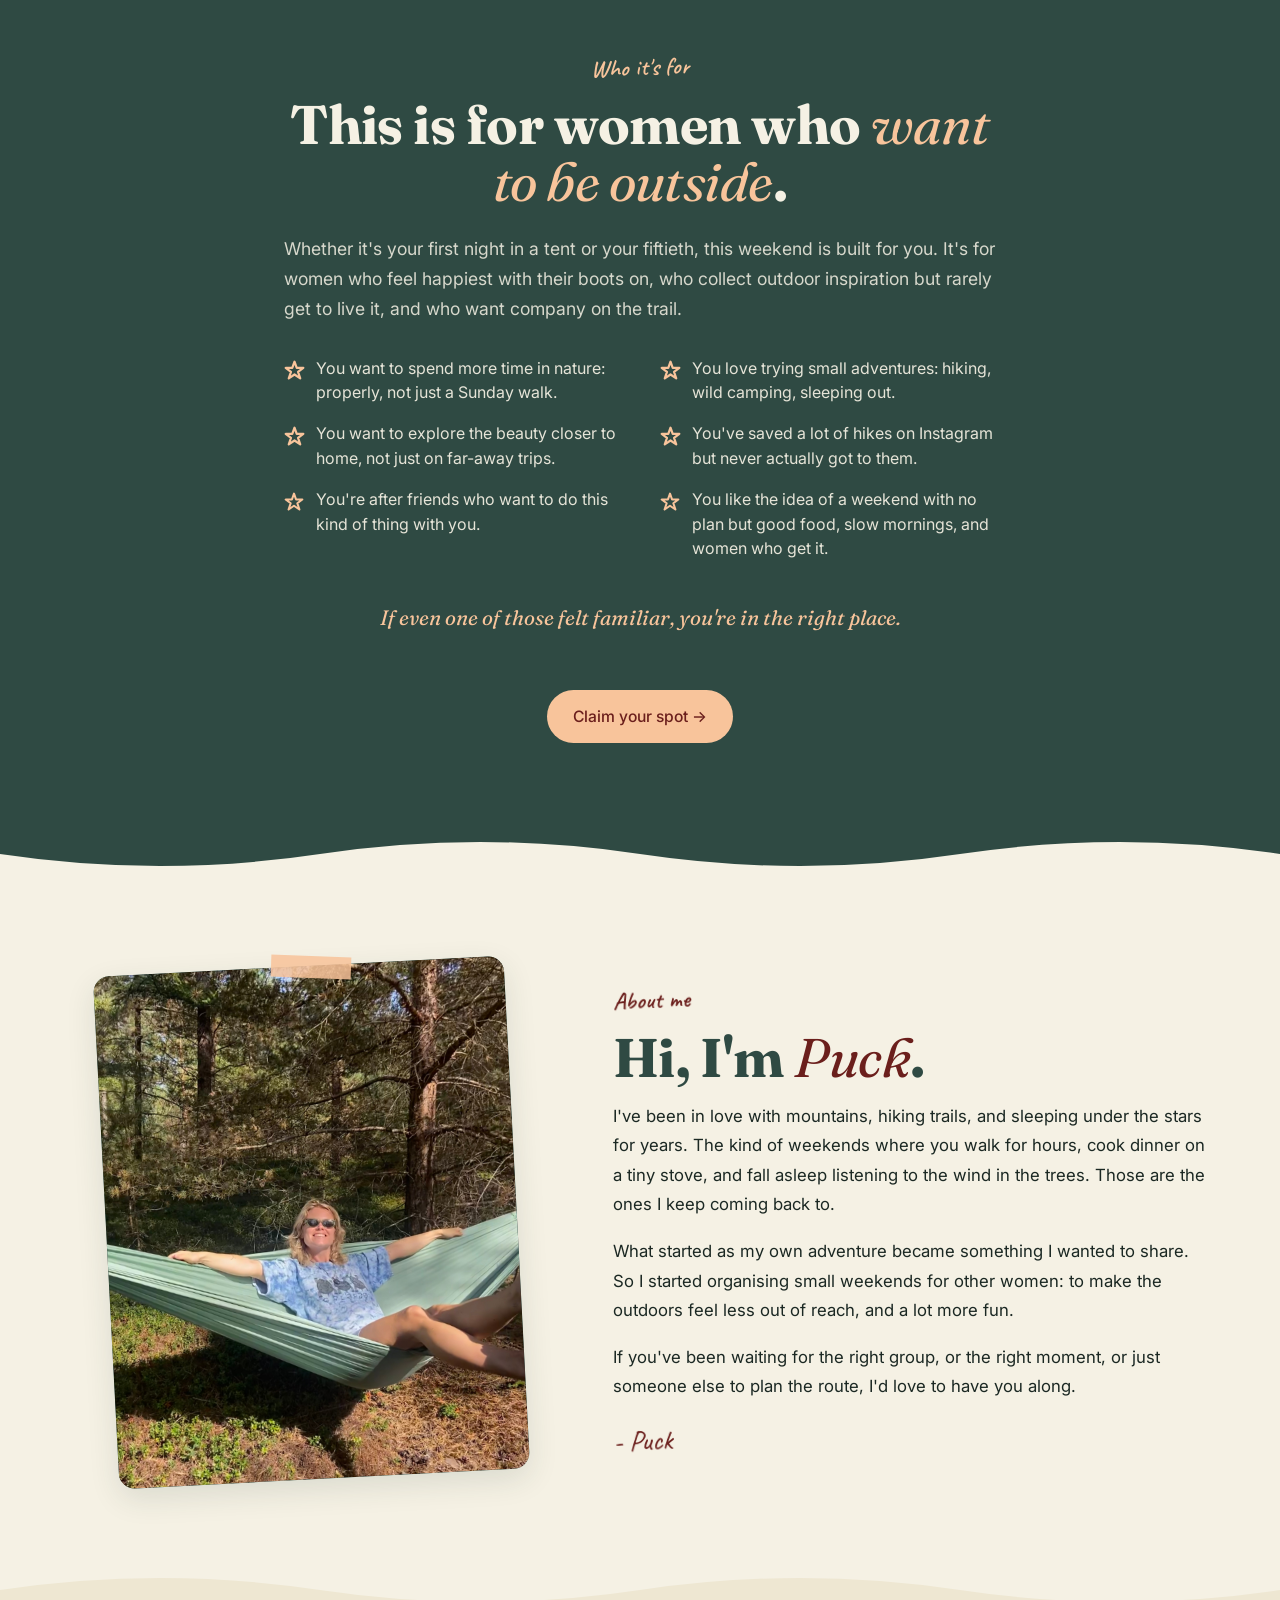
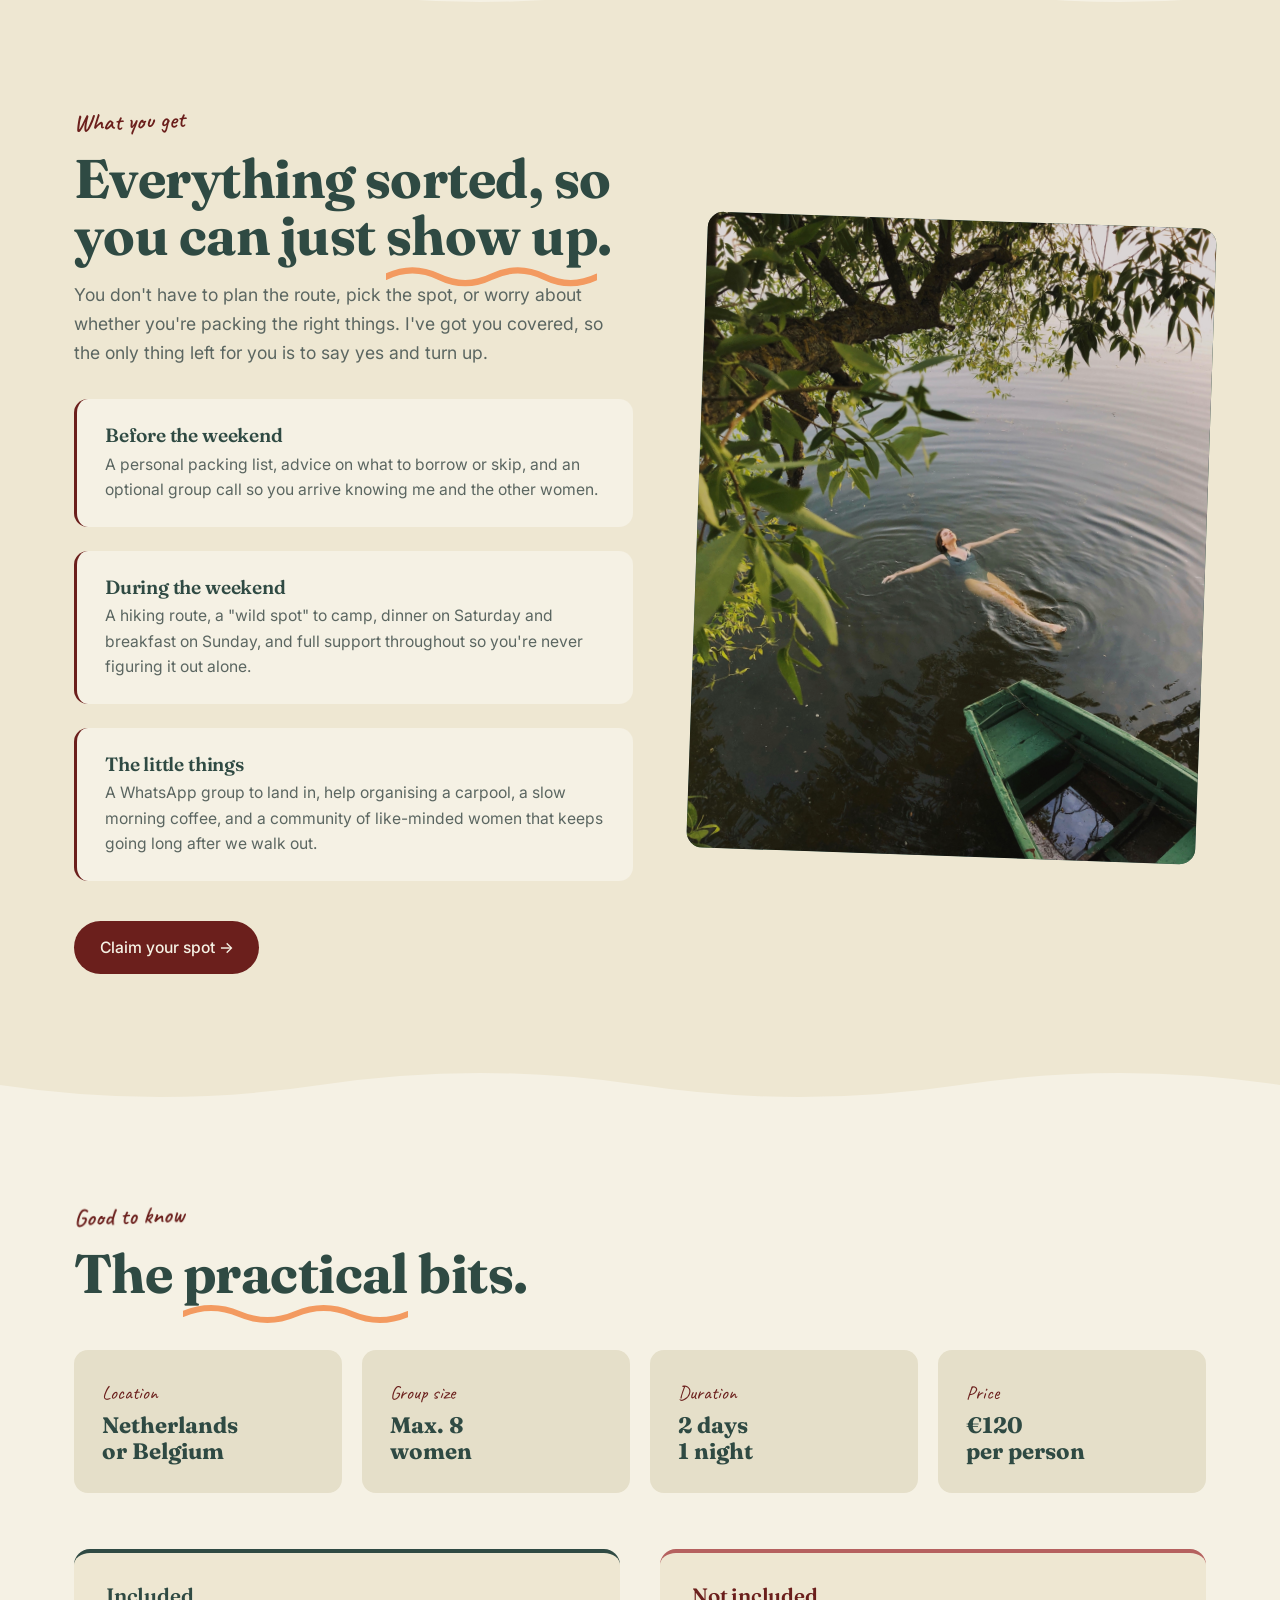
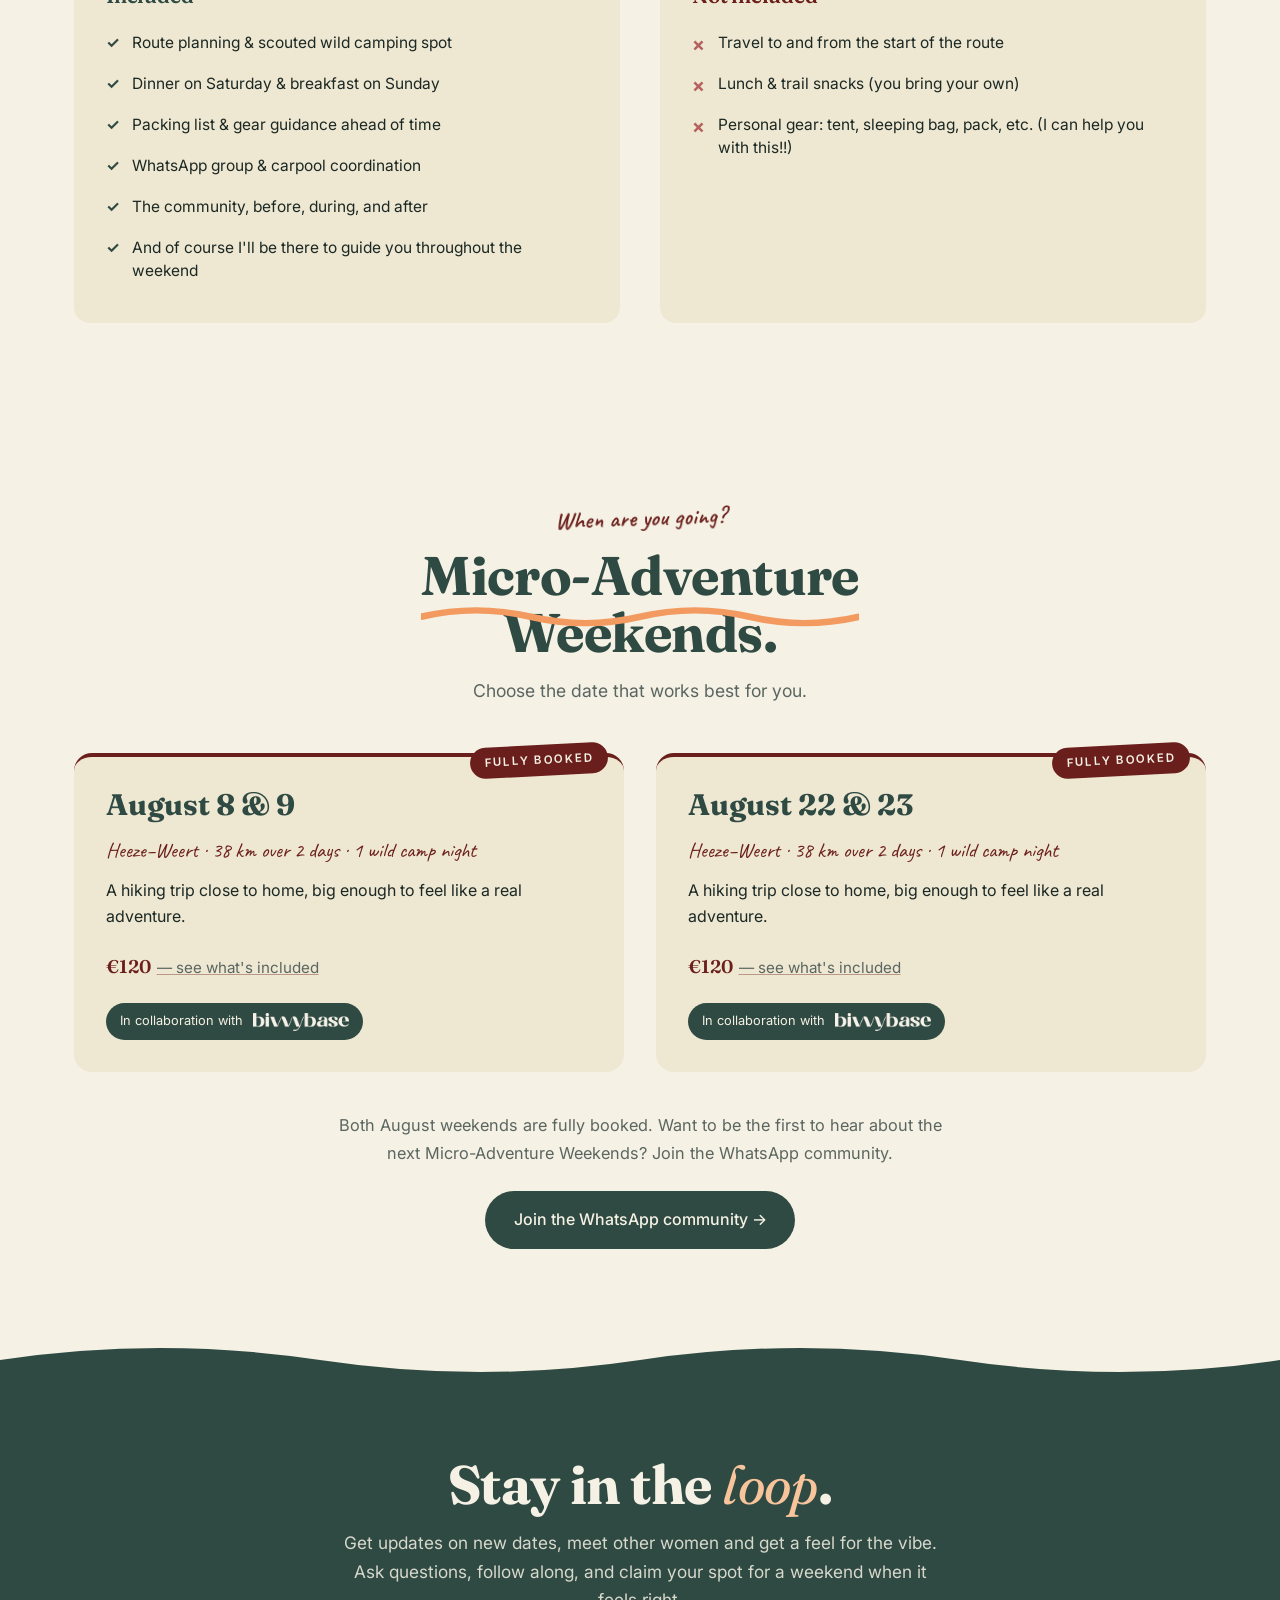
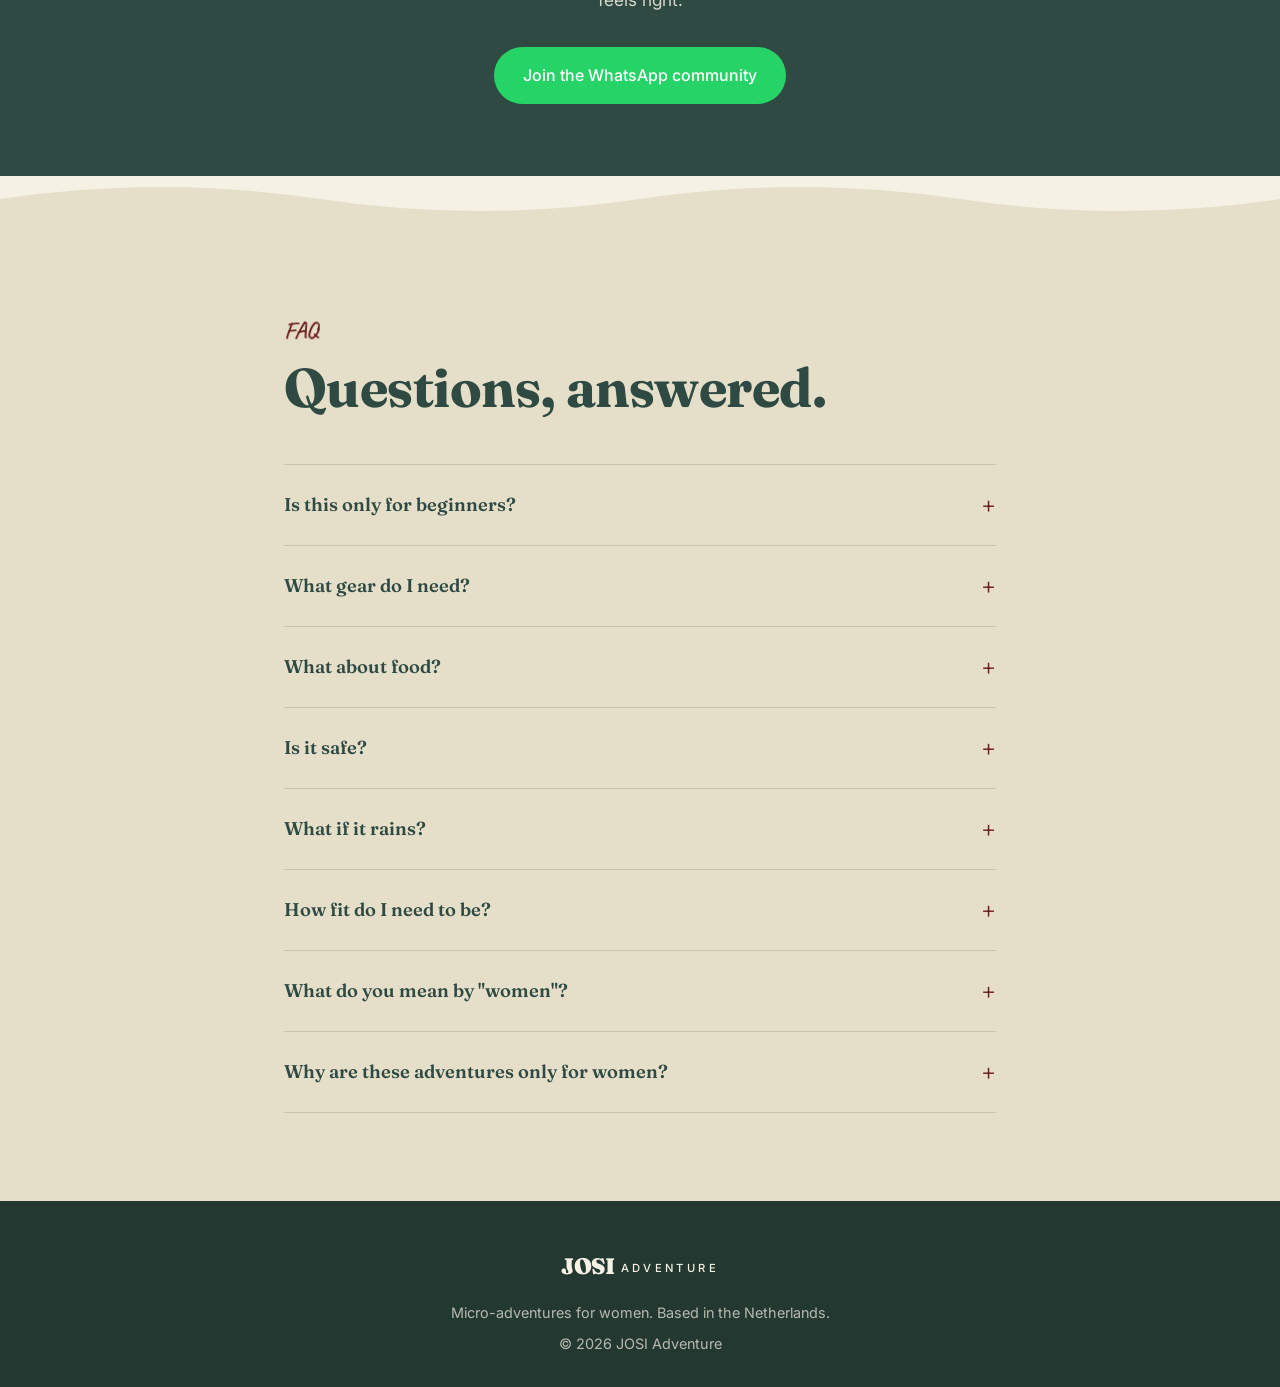
==== commit 78175fcd: "Update index.html" ====
--- a/index.html
+++ b/index.html
@@ -43,7 +43,6 @@
     background-image: url("data:image/svg+xml;utf8,<svg xmlns='http://www.w3.org/2000/svg' width='180' height='180'><filter id='n'><feTurbulence type='fractalNoise' baseFrequency='0.85' numOctaves='2' stitchTiles='stitch'/><feColorMatrix values='0 0 0 0 0.15  0 0 0 0 0.15  0 0 0 0 0.15  0 0 0 0 0.15  0 0 0 0.06 0'/></filter><rect width='100%' height='100%' filter='url(%23n)'/></svg>");
   }
   body > * { position: relative; z-index: 1; }
-
   h1, h2, h3, .display {
     font-family: 'Fraunces', Georgia, serif;
     font-weight: 700;
@@ -68,7 +67,6 @@
     padding: 0 1.5rem;
   }
   .narrow { max-width: 760px; margin: 0 auto; }
-
   /* DECORATIVE */
   .squiggle {
     position: relative;
@@ -85,7 +83,6 @@
     background-repeat: no-repeat;
     background-size: 100% 100%;
   }
-
   /* WAVY DIVIDERS */
   .divider {
     line-height: 0;
@@ -97,7 +94,6 @@
     width: 100%;
     height: 48px;
   }
-
   /* NAV */
   nav {
     padding: 1.5rem 1.5rem;
@@ -155,7 +151,6 @@
   }
   .lang-btn:hover { color: var(--green); }
   .lang-sep { color: rgba(0,0,0,0.18); padding: 0 0.1rem; }
-
   .nav-cta {
     background: var(--green);
     color: var(--cream);
@@ -167,7 +162,6 @@
     transition: background 0.2s;
   }
   .nav-cta:hover { background: var(--green-deep); }
-
   /* HERO */
   .hero {
     padding: 3rem 0 5rem;
@@ -238,7 +232,6 @@
     border: 1.5px solid var(--green);
   }
   .btn-secondary:hover { background: var(--green); color: var(--cream); }
-
   /* Inline CTA — small "I'm interested" anchor below sections */
   .inline-cta {
     text-align: center;
@@ -265,7 +258,6 @@
     color: var(--burgundy);
   }
   .for-who .btn-inline:hover { background: var(--cream); color: var(--burgundy); }
-
   .hero-image {
     margin-top: 3rem;
     aspect-ratio: 16 / 9;
@@ -308,9 +300,7 @@
     bottom: -8px; right: 20px;
     transform: rotate(-4deg);
   }
-
   section { padding: 5.5rem 0; position: relative; }
-
   /* WHAT IS */
   .what-is {
     background: var(--green-soft);
@@ -349,7 +339,6 @@
     font-weight: 600;
   }
   .what-is h2 .squiggle::after { background-image: url("data:image/svg+xml;utf8,<svg xmlns='http://www.w3.org/2000/svg' viewBox='0 0 120 12' preserveAspectRatio='none'><path d='M0,6 Q15,0 30,6 T60,6 T90,6 T120,6' stroke='%236B1F1C' stroke-width='3' fill='none' stroke-linecap='round'/></svg>"); }
-
   /* IMAGE PLACEHOLDER */
   .image-placeholder {
     aspect-ratio: 4 / 5;
@@ -382,14 +371,12 @@
     padding: 0 1rem;
     text-align: center;
   }
-
   .section-intro {
     max-width: 60ch;
     margin: 0.5rem auto 0;
     color: var(--muted);
     font-size: 1.1rem;
   }
-
   /* WEEKEND ROWS */
   .weekend-intro { max-width: 760px; margin-bottom: 4rem; }
   .row {
@@ -432,7 +419,6 @@
   .row-image .image-placeholder { transform: rotate(-1.5deg); transition: transform 0.3s; }
   .row-reverse .row-image .image-placeholder { transform: rotate(1.5deg); }
   .row-image .image-placeholder:hover { transform: rotate(0); }
-
   /* FOR WHO */
   .for-who {
     background: var(--green);
@@ -488,7 +474,6 @@
     color: var(--orange-soft);
     text-align: center;
   }
-
   /* ABOUT ME */
   .about-me { background: var(--cream); }
   .about-grid {
@@ -563,7 +548,6 @@
     transform: rotate(-2deg);
     display: inline-block;
   }
-
   /* INCLUDED */
   .included { background: var(--cream-warm); }
   .included-grid {
@@ -598,7 +582,6 @@
     line-height: 1.6;
   }
   .included .image-placeholder { transform: rotate(2deg); }
-
   /* PRACTICAL */
   .practical { background: var(--cream); }
   .practical-grid {
@@ -637,7 +620,6 @@
     background-repeat: no-repeat;
     background-size: contain;
   }
-
   /* INCLUDED / NOT */
   .incl-grid {
     display: grid;
@@ -683,7 +665,6 @@
     font-size: 1.2rem;
     line-height: 1.4;
   }
-
   /* DATES */
   .dates { background: var(--cream); }
   .dates-grid {
@@ -761,6 +742,22 @@
     color: var(--cream);
     white-space: nowrap;
   }
+  .date-card-badge {
+    position: absolute;
+    top: -12px;
+    right: 16px;
+    background: var(--burgundy);
+    color: var(--cream);
+    padding: 0.4rem 0.9rem;
+    border-radius: 999px;
+    font-family: 'Inter', sans-serif;
+    font-size: 0.72rem;
+    font-weight: 600;
+    letter-spacing: 0.15em;
+    text-transform: uppercase;
+    z-index: 3;
+    transform: rotate(-3deg);
+  }
   .dates-note {
     text-align: center;
     margin-top: 2.5rem;
@@ -774,7 +771,6 @@
     font-size: 1.02rem;
     line-height: 1.7;
   }
-
   /* WHATSAPP BANNER */
   .whatsapp-banner {
     background: var(--green);
@@ -809,7 +805,6 @@
   }
   .btn-whatsapp:hover { background: #128C7E; transform: translateY(-1px); }
   .btn-whatsapp svg { width: 1.15rem; height: 1.15rem; }
-
   /* READY closing (replaces form) */
   .ready-section {
     background: var(--burgundy);
@@ -831,7 +826,6 @@
     color: var(--burgundy);
   }
   .ready-section .btn-whatsapp:hover { background: white; color: var(--burgundy); }
-
   /* FAQ */
   .faq { background: var(--green-soft); }
   .faq-list {
@@ -871,7 +865,6 @@
     color: var(--muted);
     line-height: 1.65;
   }
-
   /* FORM */
   .form-section {
     background: var(--burgundy);
@@ -906,7 +899,6 @@
        (e.g. -80px). Leave at 0 to show the full form. */
     margin-top: 0;
   }
-
   /* FOOTER */
   footer {
     background: var(--green-deep);
@@ -916,7 +908,6 @@
     font-size: 0.9rem;
   }
   footer .logo { color: var(--cream); margin-bottom: 1rem; display: inline-block; }
-
   /* RESPONSIVE */
   @media (max-width: 800px) {
     section { padding: 4rem 0; }
@@ -938,7 +929,6 @@
     .nav-cta { padding: 0.6rem 1rem; font-size: 0.85rem; }
   }
 </style>
-
 <!-- Cloudflare Web Analytics (production only, so dev/preview loads aren't counted) -->
 <script>
   if (location.hostname === 'josi-adventure.nl' || location.hostname === 'www.josi-adventure.nl') {
@@ -952,7 +942,6 @@
 <!-- End Cloudflare Web Analytics -->
 </head>
 <body>
-
 <nav>
   <div class="logo">JOSI<span>Adventure</span></div>
   <div class="nav-right">
@@ -964,7 +953,6 @@
     <a href="#dates" class="nav-cta" data-i18n="nav.cta">Find upcoming dates</a>
   </div>
 </nav>
-
 <!-- HERO -->
 <header class="hero">
   <div class="container">
@@ -976,7 +964,6 @@
       <path d="M5 55 L25 25 L40 40 L55 15 L75 40 L95 55 Z"/>
       <path d="M50 22 L52 18 L55 22" />
     </svg>
-
     <span class="eyebrow" data-i18n="hero.eyebrow">You, a backpack, and a weekend off-grid</span>
     <h1 data-i18n="hero.h1">Micro-adventures, made <em>for women</em>.</h1>
     <p class="lead" data-i18n="hero.lead">Spend a weekend hiking with everything on your back, sleeping in nature, and meeting women who love the outdoors as much as you do.</p>
@@ -990,9 +977,7 @@
     </div>
   </div>
 </header>
-
 <div class="divider"><svg viewBox="0 0 1200 48" preserveAspectRatio="none"><path d="M0,24 Q150,0 300,24 T600,24 T900,24 T1200,24 V48 H0 Z" fill="#E5DFC9"/></svg></div>
-
 <!-- WHAT IS A MICRO-ADVENTURE -->
 <section class="what-is" id="what">
   <div class="container">
@@ -1050,9 +1035,7 @@
     </div>
   </div>
 </section>
-
 <div class="divider"><svg viewBox="0 0 1200 48" preserveAspectRatio="none"><path d="M0,24 Q150,48 300,24 T600,24 T900,24 T1200,24 V0 H0 Z" fill="#E5DFC9"/></svg></div>
-
 <!-- WEEKEND ROWS -->
 <section class="weekend">
   <div class="container">
@@ -1061,7 +1044,6 @@
       <h2 data-i18n="weekend.h2">What it <em>looks like</em>.</h2>
       <p class="section-intro" data-i18n="weekend.intro">No experience needed. Just curiosity, a pair of legs that walk, and a willingness to be a little uncomfortable in the best way.</p>
     </div>
-
     <div class="row">
       <div class="row-text">
         <p class="row-tag" data-i18n="weekend.sat1.tag">Saturday morning</p>
@@ -1076,7 +1058,6 @@
         </div>
       </div>
     </div>
-
     <div class="row row-reverse">
       <div class="row-text">
         <p class="row-tag" data-i18n="weekend.sat2.tag">Saturday evening</p>
@@ -1091,7 +1072,6 @@
         </div>
       </div>
     </div>
-
     <div class="row">
       <div class="row-text">
         <p class="row-tag" data-i18n="weekend.sun.tag">Sunday</p>
@@ -1106,15 +1086,12 @@
         </div>
       </div>
     </div>
-
     <div class="inline-cta">
       <a href="#whatsapp" class="btn-inline" data-i18n="cta.inline">Claim your spot →</a>
     </div>
   </div>
 </section>
-
 <div class="divider"><svg viewBox="0 0 1200 48" preserveAspectRatio="none"><path d="M0,24 Q150,0 300,24 T600,24 T900,24 T1200,24 V48 H0 Z" fill="#2F4A43"/></svg></div>
-
 <!-- FOR WHO -->
 <section class="for-who">
   <div class="container narrow">
@@ -1135,9 +1112,7 @@
     </div>
   </div>
 </section>
-
 <div class="divider"><svg viewBox="0 0 1200 48" preserveAspectRatio="none"><path d="M0,24 Q150,48 300,24 T600,24 T900,24 T1200,24 V0 H0 Z" fill="#2F4A43"/></svg></div>
-
 <!-- ABOUT ME -->
 <section class="about-me">
   <div class="container">
@@ -1159,9 +1134,7 @@
     </div>
   </div>
 </section>
-
 <div class="divider"><svg viewBox="0 0 1200 48" preserveAspectRatio="none"><path d="M0,24 Q150,0 300,24 T600,24 T900,24 T1200,24 V48 H0 Z" fill="#EEE7D2"/></svg></div>
-
 <!-- WHAT YOU GET -->
 <section class="included">
   <div class="container">
@@ -1197,15 +1170,12 @@
     </div>
   </div>
 </section>
-
 <div class="divider"><svg viewBox="0 0 1200 48" preserveAspectRatio="none"><path d="M0,24 Q150,48 300,24 T600,24 T900,24 T1200,24 V0 H0 Z" fill="#EEE7D2"/></svg></div>
-
 <!-- PRACTICAL -->
 <section class="practical" id="practical">
   <div class="container">
     <span class="eyebrow" data-i18n="practical.eyebrow">Good to know</span>
     <h2 data-i18n="practical.h2">The <span class="squiggle">practical</span> bits.</h2>
-
     <div class="practical-grid">
       <div class="detail">
         <div class="label" data-i18n="practical.location.l">Location</div>
@@ -1213,7 +1183,7 @@
       </div>
       <div class="detail">
         <div class="label" data-i18n="practical.group.l">Group size</div>
-        <div class="value" data-i18n="practical.group.v">Max. 6<br/>women</div>
+        <div class="value" data-i18n="practical.group.v">Max. 8<br/>women</div>
       </div>
       <div class="detail">
         <div class="label" data-i18n="practical.duration.l">Duration</div>
@@ -1224,7 +1194,6 @@
         <div class="value" data-i18n="practical.price.v">€120<br/>per person</div>
       </div>
     </div>
-
     <div class="incl-grid">
       <div class="incl-col yes">
         <h3 data-i18n="practical.in.h">Included</h3>
@@ -1248,17 +1217,17 @@
     </div>
   </div>
 </section>
-
 <!-- UPCOMING DATES -->
 <section class="dates" id="dates">
   <div class="container">
     <div style="text-align:center; max-width:640px; margin:0 auto;">
       <span class="eyebrow" data-i18n="dates.eyebrow">When are you going?</span>
-      <h2 data-i18n="dates.h2"><span class="squiggle">Available</span> weekends.</h2>
+      <h2 data-i18n="dates.h2"><span class="squiggle">Micro-Adventure</span> Weekends.</h2>
       <p class="section-intro" data-i18n="dates.subtitle">Choose the date that works best for you.</p>
     </div>
     <div class="dates-grid">
       <div class="date-card">
+        <div class="date-card-badge" data-i18n="dates.soldOut">Fully booked</div>
         <div class="date-card-date" data-i18n="dates.w1.date">August 8 &amp; 9</div>
         <div class="date-card-trail" data-i18n="dates.w1.trail">Heeze–Weert · 38 km over 2 days · 1 wild camp night</div>
         <p class="date-card-desc" data-i18n="dates.w1.desc">A hiking trip close to home, big enough to feel like a real adventure.</p>
@@ -1271,6 +1240,7 @@
         </a>
       </div>
       <div class="date-card">
+        <div class="date-card-badge" data-i18n="dates.soldOut">Fully booked</div>
         <div class="date-card-date" data-i18n="dates.w2.date">August 22 &amp; 23</div>
         <div class="date-card-trail" data-i18n="dates.w2.trail">Heeze–Weert · 38 km over 2 days · 1 wild camp night</div>
         <p class="date-card-desc" data-i18n="dates.w2.desc">A hiking trip close to home, big enough to feel like a real adventure.</p>
@@ -1284,14 +1254,12 @@
       </div>
     </div>
     <div class="dates-note">
-      <p data-i18n="dates.body">Want to join? Join the WhatsApp community and send me a DM when you want to reserve your spot.</p>
+      <p data-i18n="dates.body">Both August weekends are fully booked. Want to be the first to hear about the next Micro-Adventure Weekends? Join the WhatsApp community.</p>
       <a href="#whatsapp" class="btn btn-primary" data-i18n="dates.cta">Join the WhatsApp community →</a>
     </div>
   </div>
 </section>
-
 <div class="divider"><svg viewBox="0 0 1200 48" preserveAspectRatio="none"><path d="M0,24 Q150,0 300,24 T600,24 T900,24 T1200,24 V48 H0 Z" fill="#2F4A43"/></svg></div>
-
 <!-- WHATSAPP BANNER -->
 <section class="whatsapp-banner" id="whatsapp">
   <div class="container narrow">
@@ -1303,9 +1271,7 @@
     </a>
   </div>
 </section>
-
 <div class="divider"><svg viewBox="0 0 1200 48" preserveAspectRatio="none"><path d="M0,24 Q150,0 300,24 T600,24 T900,24 T1200,24 V48 H0 Z" fill="#E5DFC9"/></svg></div>
-
 <!-- FAQ -->
 <section class="faq">
   <div class="container narrow">
@@ -1347,7 +1313,6 @@
     </div>
   </div>
 </section>
-
 <footer>
   <div class="container">
     <div class="logo">JOSI<span>Adventure</span></div>
@@ -1355,7 +1320,6 @@
     <p style="margin-top:0.5rem;">© 2026 JOSI Adventure</p>
   </div>
 </footer>
-
 <script>
   // Hide placeholder labels when a real image loads
   document.querySelectorAll('.image-placeholder img, .hero-image img, .puck-photo img').forEach(img => {
@@ -1366,7 +1330,6 @@
     if (img.complete && img.naturalHeight !== 0) hideLabel();
     else img.addEventListener('load', hideLabel);
   });
-
   // Translations
   const translations = {
     en: {
@@ -1376,7 +1339,6 @@
       'hero.lead': "Spend a weekend hiking with everything on your back, sleeping in nature, and meeting women who love the outdoors as much as you do.",
       'hero.cta1': "Find upcoming dates →",
       'hero.cta2': "See what we'll do",
-
       'whatIs.eyebrow': "A micro-adventure?",
       'whatIs.h2': "So, what's a <span class=\"squiggle\">micro-adventure</span>?",
       'whatIs.intro': "A short, simple, low-stakes trip into nature. Big enough to feel like a real adventure, small enough to fit into a weekend.",
@@ -1385,7 +1347,6 @@
       'whatIs.item3': "Sleep outside in nature",
       'whatIs.item4': "Being offline",
       'whatIs.item5': "Together with a small group of women",
-
       'weekend.eyebrow': "The weekend",
       'weekend.h2': "What it <em>looks like</em>.",
       'weekend.intro': "No experience needed. Just curiosity, a pair of legs that walk, and a willingness to be a little uncomfortable in the best way.",
@@ -1401,7 +1362,6 @@
       'weekend.sun.h3': "We wake up in the middle of nature.",
       'weekend.sun.p1': "Maybe with a coffee in the morning sun, maybe with a bit of mist between the trees. After breakfast, we pack up our camp and start walking. More time for conversations and a lot of nature time.",
       'weekend.sun.p2': "By late afternoon we're at the end of the trail. Tired legs, new memories, and already wondering when the next adventure is.",
-
       'forWho.eyebrow': "Who it's for",
       'forWho.h2': "This is for women who <em>want to be outside</em>.",
       'forWho.body': "Whether it's your first night in a tent or your fiftieth, this weekend is built for you. It's for women who feel happiest with their boots on, who collect outdoor inspiration but rarely get to live it, and who want company on the trail.",
@@ -1412,14 +1372,12 @@
       'forWho.li5': "You're after friends who want to do this kind of thing with you.",
       'forWho.li6': "You like the idea of a weekend with no plan but good food, slow mornings, and women who get it.",
       'forWho.pull': "If even one of those felt familiar, you're in the right place.",
-
       'about.eyebrow': "About me",
       'about.h2': "Hi, I'm <em>Puck</em>.",
       'about.p1': "I've been in love with mountains, hiking trails, and sleeping under the stars for years. The kind of weekends where you walk for hours, cook dinner on a tiny stove, and fall asleep listening to the wind in the trees. Those are the ones I keep coming back to.",
       'about.p2': "What started as my own adventure became something I wanted to share. So I started organising small weekends for other women: to make the outdoors feel less out of reach, and a lot more fun.",
       'about.p3': "If you've been waiting for the right group, or the right moment, or just someone else to plan the route, I'd love to have you along.",
       'about.signature': "- Puck",
-
       'included.eyebrow': "What you get",
       'included.h2': "Everything sorted, so you can just <span class=\"squiggle\">show up</span>.",
       'included.lead': "You don't have to plan the route, pick the spot, or worry about whether you're packing the right things. I've got you covered, so the only thing left for you is to say yes and turn up.",
@@ -1429,19 +1387,18 @@
       'included.p2.p': "A hiking route, a \"wild spot\" to camp, dinner on Saturday and breakfast on Sunday, and full support throughout so you're never figuring it out alone.",
       'included.p3.h': "The little things",
       'included.p3.p': "A WhatsApp group to land in, help organising a carpool, a slow morning coffee, and a community of like-minded women that keeps going long after we walk out.",
-
       'practical.eyebrow': "Good to know",
       'practical.h2': "The <span class=\"squiggle\">practical</span> bits.",
       'practical.location.l': "Location",
       'practical.location.v': "Netherlands<br/>or Belgium",
       'practical.group.l': "Group size",
-      'practical.group.v': "Max. 6<br/>women",
+      'practical.group.v': "Max. 8<br/>women",
       'practical.duration.l': "Duration",
       'practical.duration.v': "2 days<br/>1 night",
       'practical.price.l': "Price",
       'practical.price.v': "€120<br/>per person",
       'dates.eyebrow': "When are you going?",
-      'dates.h2': "<span class=\"squiggle\">Available</span> weekends.",
+      'dates.h2': "<span class=\"squiggle\">Micro-Adventure</span> Weekends.",
       'dates.subtitle': "Choose the date that works best for you.",
       'dates.w1.date': "August 8 &amp; 9",
       'dates.w1.trail': "Heeze–Weert · 38 km over 2 days · 1 wild camp night",
@@ -1452,10 +1409,10 @@
       'dates.w2.desc': "A hiking trip close to home, big enough to feel like a real adventure.",
       'dates.w2.price': "€120",
       'dates.collab': "In collaboration with",
+      'dates.soldOut': "Fully booked",
       'dates.seeIncluded': "— see what's included",
-      'dates.body': "Want to join? Join the WhatsApp community and send me a DM when you want to reserve your spot.",
+      'dates.body': "Both August weekends are fully booked. Want to be the first to hear about the next Micro-Adventure Weekends? Join the WhatsApp community.",
       'dates.cta': "Join the WhatsApp community →",
-
       'whatsapp.h2': "Stay in the <em>loop</em>.",
       'whatsapp.body': "Get updates on new dates, meet other women and get a feel for the vibe. Ask questions, follow along, and claim your spot for a weekend when it feels right.",
       'whatsapp.cta': "Join the WhatsApp community",
@@ -1470,7 +1427,6 @@
       'practical.out.l1': "Travel to and from the start of the route",
       'practical.out.l2': "Lunch &amp; trail snacks (you bring your own)",
       'practical.out.l3': "Personal gear: tent, sleeping bag, pack, etc. (I can help you with this!!)",
-
       'faq.eyebrow': "FAQ",
       'faq.h2': "Questions, answered.",
       'faq.q1.s': "Is this only for beginners?",
@@ -1489,16 +1445,12 @@
       'faq.q7.a': "Everyone who identifies as a woman is welcome here. This includes cis women, trans women, and people with experiences or identities that feel connected to womanhood and who feel comfortable in a women-centered space. The goal of these adventures is to create a welcoming environment where people can feel safe, supported and themselves. Kindness, respect and looking out for one another matter far more than fitting into a strict definition. If you're unsure whether this space feels right for you, you're always welcome to reach out and ask.",
       'faq.q8.s': "Why are these adventures only for women?",
       'faq.q8.a': "I started these adventures because I want to create a space where women can feel comfortable stepping outside their comfort zone, trying something new and building confidence together. For many women, outdoor spaces and adventure activities can sometimes feel intimidating or male-dominated. I want to create an environment where there's a little less pressure, where people can show up exactly as they are, ask questions freely, feel supported and connect with others who are looking for the same thing. This isn't about excluding anyone, it's about creating a space built around a specific experience and community. My hope is that it helps more women feel confident enough to take up space outdoors, try new things and realize they're more capable than they think.",
-
       'form.eyebrow': "I'm interested",
       'form.h2': "Come <em>along</em>.",
       'form.lead': "Drop your details below, I'll be in touch with upcoming dates and answer any question you've got. No pressure, no spam.",
-
       'cta.inline': "Claim your spot →",
-
       'footer.tagline': "Micro-adventures for women. Based in the Netherlands."
     },
-
     nl: {
       'nav.cta': "Beschikbare weekenden",
       'hero.eyebrow': "Jij, een rugzak en een weekend offline",
@@ -1506,7 +1458,6 @@
       'hero.lead': "Een weekend wandelen met alles op je rug, slapen in de natuur, en vrouwen ontmoeten die net zoveel van buiten houden als jij.",
       'hero.cta1': "Beschikbare weekenden →",
       'hero.cta2': "Wat gaan we doen?",
-
       'whatIs.eyebrow': "Een micro-adventure?",
       'whatIs.h2': "Wat is een <span class=\"squiggle\">micro-adventure</span>?",
       'whatIs.intro': "Een korte trip de natuur in. Groot genoeg om als avontuur te voelen, klein genoeg om in een weekend te passen.",
@@ -1515,7 +1466,6 @@
       'whatIs.item3': "Buiten slapen in de natuur",
       'whatIs.item4': "Offline zijn",
       'whatIs.item5': "Samen met een kleine groep vrouwen",
-
       'weekend.eyebrow': "Het weekend",
       'weekend.h2': "Hoe het <em>echt</em> gaat.",
       'weekend.intro': "Geen ervaring nodig. Alleen nieuwsgierigheid, benen die kunnen lopen, en zin om soms even uit je comfortzone te stappen.",
@@ -1531,7 +1481,6 @@
       'weekend.sun.h3': "We worden wakker midden in de natuur.",
       'weekend.sun.p1': "Misschien met een kop koffie in de ochtendzon, misschien met een beetje mist tussen de bomen. Na het ontbijt pakken we het kamp in en lopen verder, meer tijd voor gesprekken en om om je heen te kijken.",
       'weekend.sun.p2': "Aan het einde van de middag komen we aan bij het eindpunt van de wandeling. Moe in de benen, nieuwe herinneringen, en al uitkijkend naar het volgende avontuur.",
-
       'forWho.eyebrow': "Voor wie het is",
       'forWho.h2': "Dit is voor vrouwen die <em>buiten willen zijn</em>.",
       'forWho.body': "Of het je eerste nacht in een tent of onder de sterren is, of je vijftigste, dit weekend is voor jou gemaakt. Voor vrouwen die het liefst hun wandelschoenen aan hebben, die outdoor inspiratie verzamelen maar er zelden aan toekomen, en die zin hebben in gezelschap onderweg.",
@@ -1542,14 +1491,12 @@
       'forWho.li5': "Je zoekt vrouwen die dit soort dingen met je willen doen.",
       'forWho.li6': "Je houdt van het idee van een weekend zonder plan, rustige ochtenden en vrouwen die het snappen.",
       'forWho.pull': "Als zelfs één van die dingen bekend voelt, ben je hier op de juiste plek.",
-
       'about.eyebrow': "Over mij",
       'about.h2': "Hoi, ik ben <em>Puck</em>.",
       'about.p1': "Ik ben al jaren verliefd op bergen, wandelpaden, en slapen onder de sterren. Het soort weekenden waarin je urenlang loopt, je avondeten kookt op een klein gasbrandertje, en in slaap valt met de wind door de bomen. Daar blijf ik naar terugkomen.",
       'about.p2': "Wat begon als mijn eigen avontuur, groeide uit tot iets wat ik graag met anderen wilde delen. Daarom ben ik begonnen met het organiseren van kleine weekendjes weg voor andere vrouwen: om het buitenleven minder onbereikbaar te laten lijken en een stuk leuker te maken.",
       'about.p3': "Heb je gewacht op de juiste groep, het juiste moment, of gewoon iemand anders die de route plant? Ik heb je er graag bij!",
       'about.signature': "- Puck",
-
       'included.eyebrow': "Wat je krijgt",
       'included.h2': "Alles geregeld, jij hoeft alleen <span class=\"squiggle\">op te komen dagen</span>.",
       'included.lead': "Je hoeft de route niet te plannen, geen plek uit te zoeken, en je hoeft je geen zorgen te maken of je het juiste inpakt. Ik regel het, jij hoeft alleen ja te zeggen en op te komen dagen.",
@@ -1559,19 +1506,18 @@
       'included.p2.p': "Een wandelroute, een wilde kampeerplek, avondeten op zaterdag en ontbijt op zondag, en volledige begeleiding zodat je het nooit alleen hoeft uit te zoeken.",
       'included.p3.h': "De kleine dingen",
       'included.p3.p': "Een WhatsApp-groep om in te landen, hulp met carpoolen, een ochtendkoffietje, en een community van gelijkgestemde vrouwen die blijft bestaan lang nadat we weer naar huis gaan.",
-
       'practical.eyebrow': "Goed om te weten",
       'practical.h2': "De <span class=\"squiggle\">praktische</span> dingen.",
       'practical.location.l': "Locatie",
       'practical.location.v': "Nederland<br/>of België",
       'practical.group.l': "Groepsgrootte",
-      'practical.group.v': "Max. 6<br/>vrouwen",
+      'practical.group.v': "Max. 8<br/>vrouwen",
       'practical.duration.l': "Duur",
       'practical.duration.v': "2 dagen<br/>1 nacht",
       'practical.price.l': "Prijs",
       'practical.price.v': "€120<br/>per persoon",
       'dates.eyebrow': "Wanneer ga jij?",
-      'dates.h2': "<span class=\"squiggle\">Beschikbare</span> weekenden.",
+      'dates.h2': "<span class=\"squiggle\">Micro-Adventure</span> Weekends.",
       'dates.subtitle': "Kies de datum die bij jou past.",
       'dates.w1.date': "8 &amp; 9 augustus",
       'dates.w1.trail': "Heeze–Weert · 38 km in 2 dagen · 1 nacht wildkamperen",
@@ -1582,10 +1528,10 @@
       'dates.w2.desc': "Een wandeltocht dicht bij huis, groot genoeg om als echt avontuur te voelen.",
       'dates.w2.price': "€120",
       'dates.collab': "In samenwerking met",
+      'dates.soldOut': "Volgeboekt",
       'dates.seeIncluded': "— zie wat er inbegrepen is",
-      'dates.body': "Wil je mee? Join de WhatsApp community en stuur mij een DM zodra je je plekje wilt reserveren.",
+      'dates.body': "Beide augustus-weekenden zitten vol. Wil je als eerste horen wanneer de volgende Micro-Adventure Weekends zijn? Word lid van de WhatsApp community.",
       'dates.cta': "Word lid van de WhatsApp community →",
-
       'whatsapp.h2': "Blijf op de <em>hoogte</em>.",
       'whatsapp.body': "Ontvang updates over nieuwe data, leer andere vrouwen kennen en proef alvast de sfeer. Stel vragen, kijk mee en claim je plek voor een weekend zodra het goed voelt.",
       'whatsapp.cta': "Word lid van de WhatsApp community",
@@ -1600,7 +1546,6 @@
       'practical.out.l1': "Reis van en naar het beginpunt",
       'practical.out.l2': "Lunch &amp; snacks onderweg (zelf meenemen)",
       'practical.out.l3': "Persoonlijke uitrusting: tent, slaapzak, rugzak, etc. (ik kan je hierbij wel helpen!)",
-
       'faq.eyebrow': "FAQ",
       'faq.h2': "Vragen, beantwoord.",
       'faq.q1.s': "Is dit alleen voor beginners?",
@@ -1619,17 +1564,13 @@
       'faq.q7.a': "Iedereen die zich identificeert als vrouw is hier welkom. Dat geldt voor cis vrouwen, trans vrouwen, en mensen met ervaringen of identiteiten die zich verbonden voelen met vrouw-zijn en die zich prettig voelen in een vrouwgerichte ruimte. Het doel van deze avonturen is een omgeving te creëren waarin mensen zich veilig, gesteund en zichzelf kunnen voelen. Vriendelijkheid, respect en oog hebben voor elkaar zijn veel belangrijker dan passen binnen een strikte definitie. Twijfel je of deze ruimte bij je past? Neem gerust contact op om het te vragen.",
       'faq.q8.s': "Waarom zijn deze avonturen alleen voor vrouwen?",
       'faq.q8.a': "Ik ben met deze avonturen begonnen omdat ik een ruimte wil creëren waarin vrouwen zich prettig voelen om uit hun comfortzone te stappen, iets nieuws te proberen en samen zelfvertrouwen op te bouwen. Voor veel vrouwen kunnen buitenactiviteiten en avontuurlijke sporten soms intimiderend of mannen-gedomineerd aanvoelen. Ik wil een omgeving creëren met wat minder druk, waar mensen precies mogen zijn wie ze zijn, vrijuit vragen kunnen stellen, zich gesteund voelen en in contact komen met anderen die hetzelfde zoeken. Dit gaat er niet om iemand uit te sluiten, het gaat om het creëren van een ruimte rond een specifieke ervaring en community. Mijn hoop is dat het meer vrouwen helpt om zelfverzekerd genoeg te zijn om ruimte in te nemen buiten, nieuwe dingen te proberen en te ontdekken dat ze meer kunnen dan ze denken.",
-
       'form.eyebrow': "Ik doe mee",
       'form.h2': "Kom <em>mee</em>.",
       'form.lead': "Laat hieronder je gegevens achter. Ik neem contact op met de aankomende data en beantwoord alle vragen die je hebt. Geen druk, geen spam.",
-
       'cta.inline': "Claim je plek →",
-
       'footer.tagline': "Micro-adventures voor vrouwen. Gevestigd in Nederland."
     }
   };
-
   function setLang(lang) {
     if (!translations[lang]) lang = 'en';
     try { localStorage.setItem('josi-lang', lang); } catch(e) {}
@@ -1644,11 +1585,9 @@
       b.classList.toggle('active', b.dataset.lang === lang);
     });
   }
-
   document.querySelectorAll('.lang-btn').forEach(b => {
     b.addEventListener('click', () => setLang(b.dataset.lang));
   });
-
   // initial: stored choice → browser preference → English
   let initial = 'en';
   try { initial = localStorage.getItem('josi-lang') || (navigator.language && navigator.language.toLowerCase().startsWith('nl') ? 'nl' : 'en'); } catch(e) {}
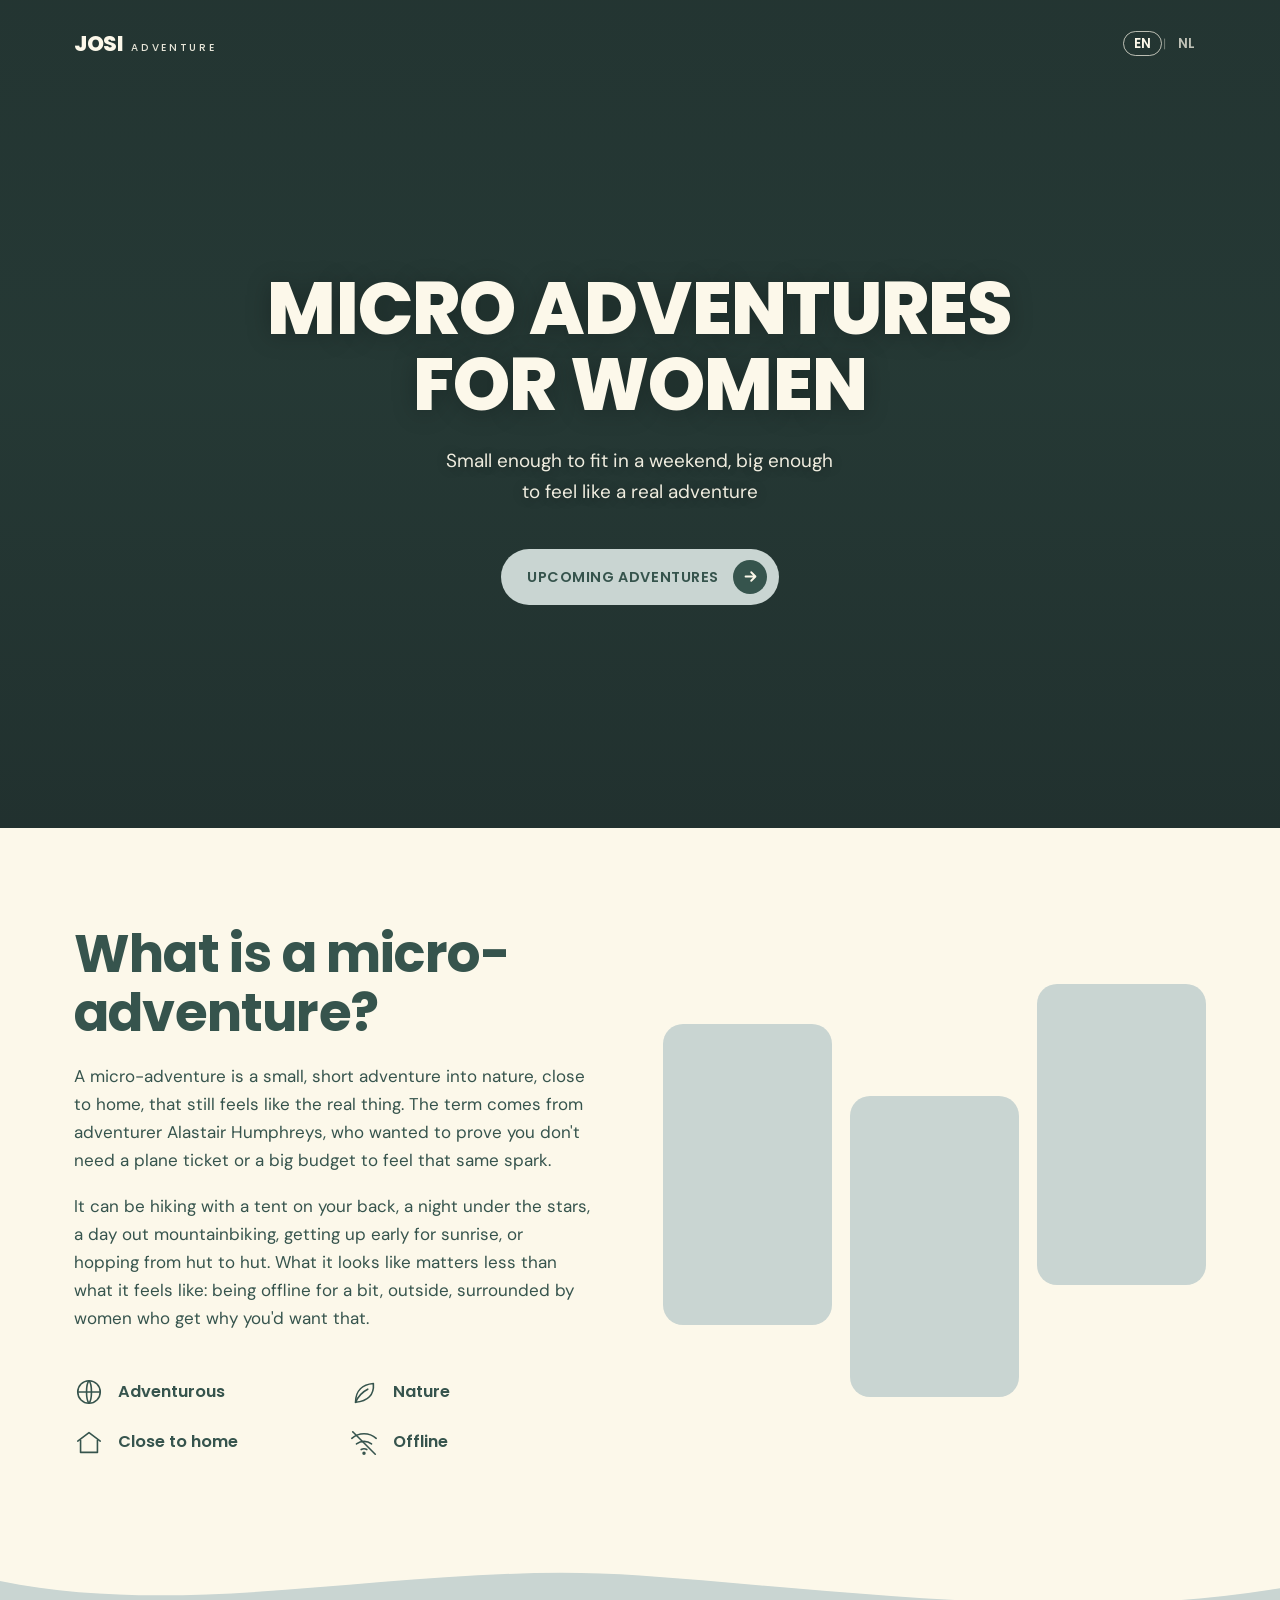
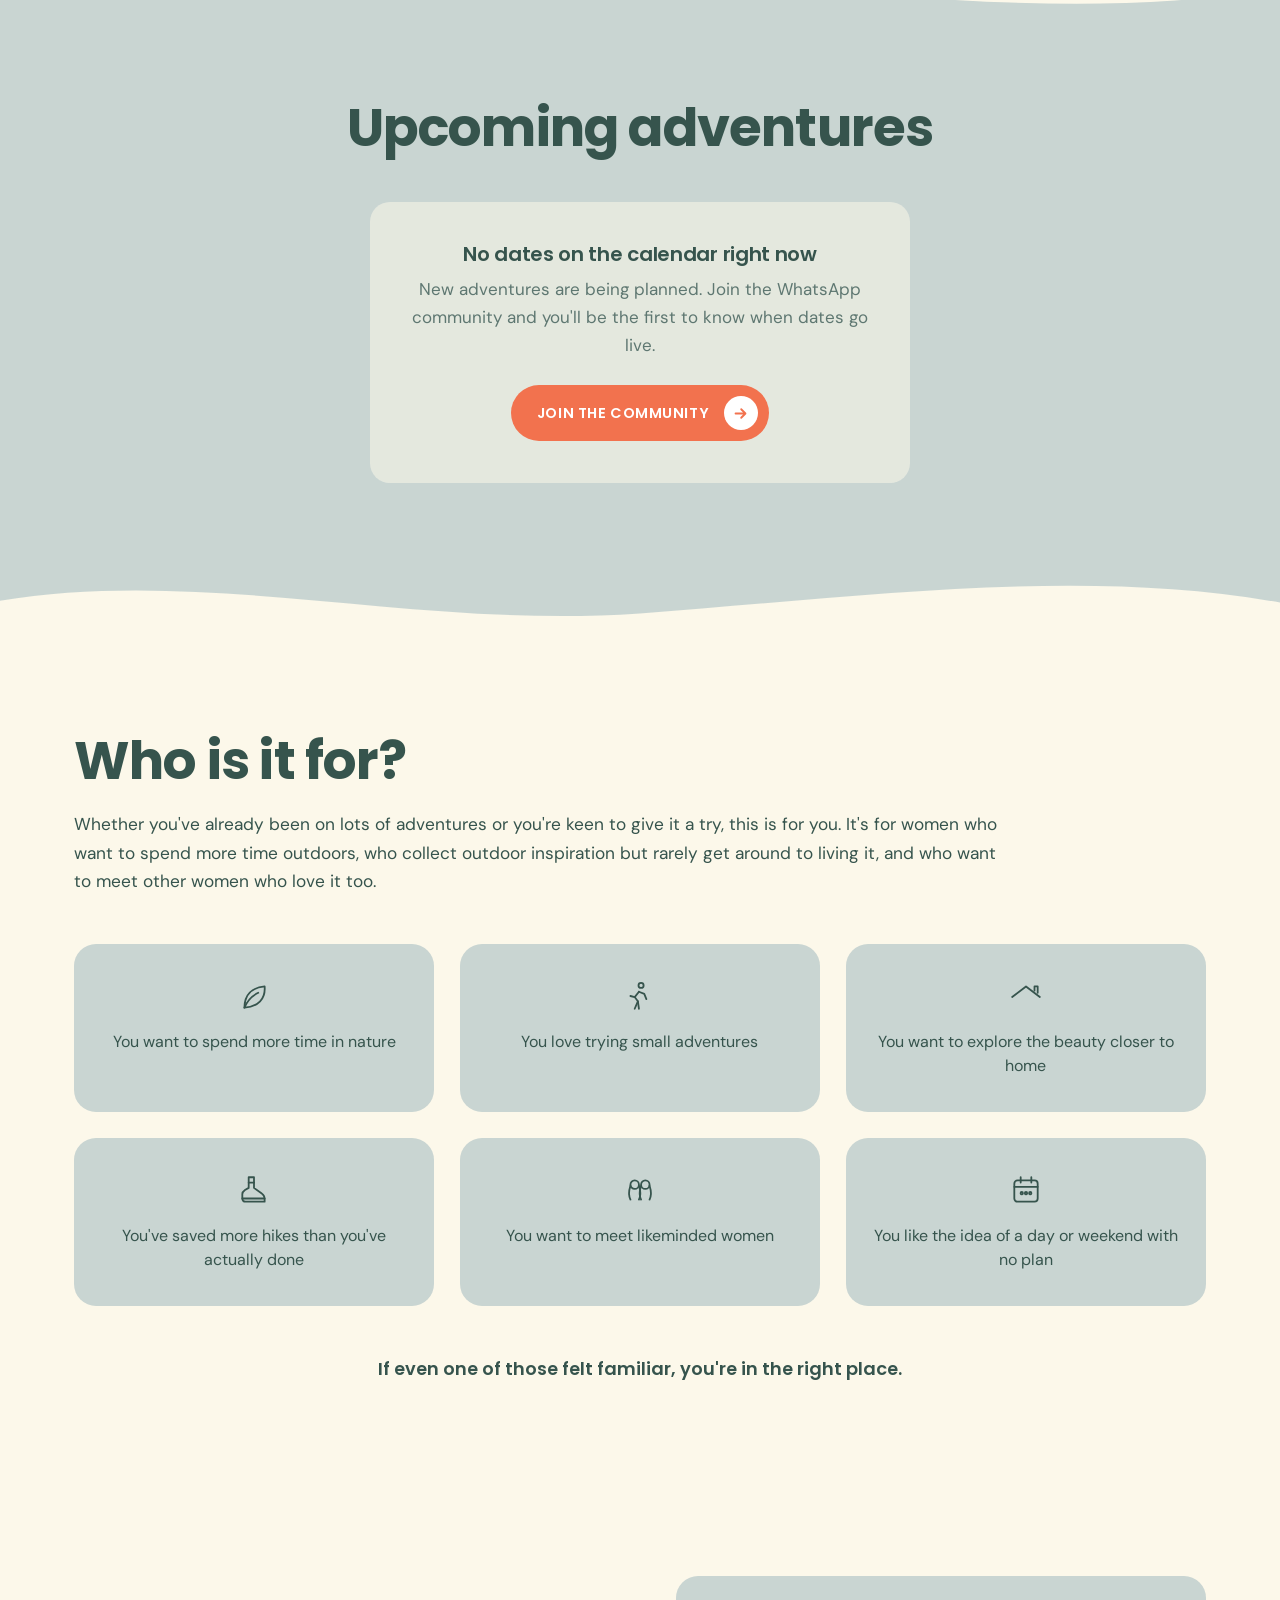
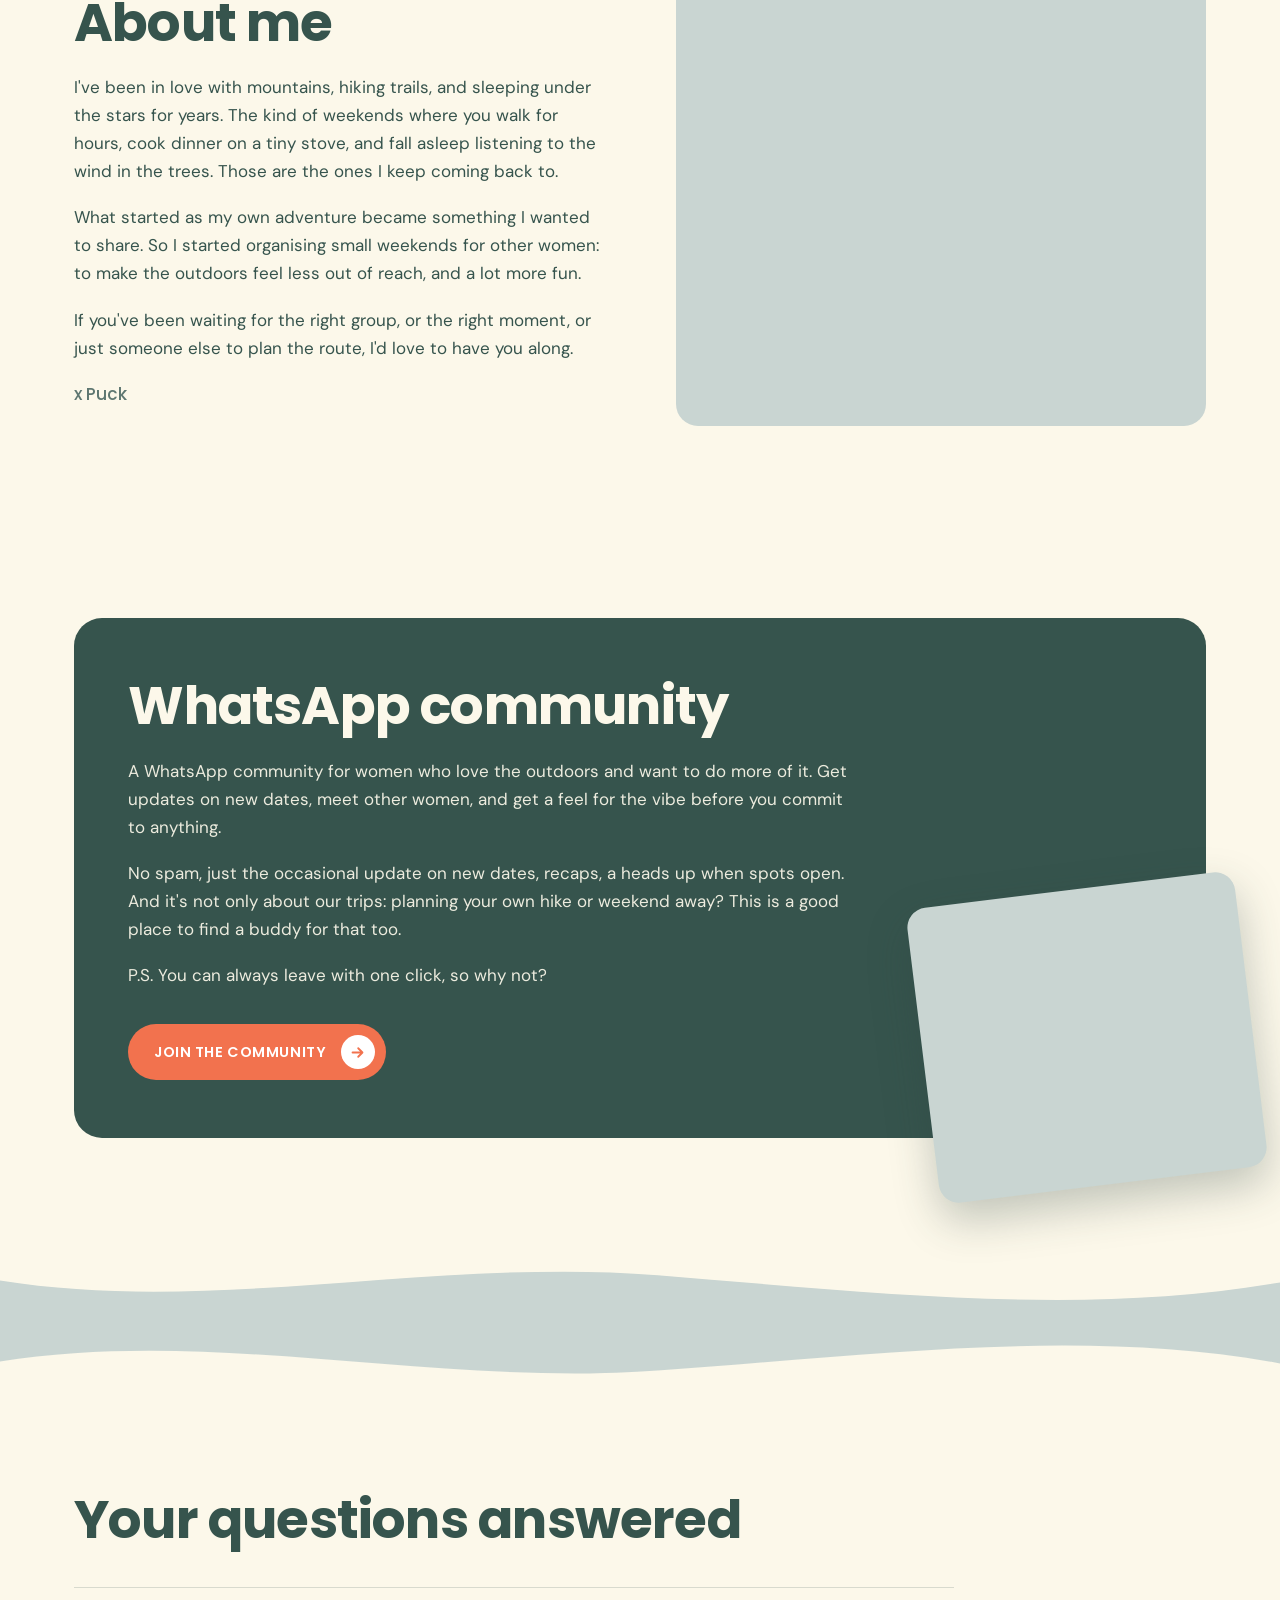
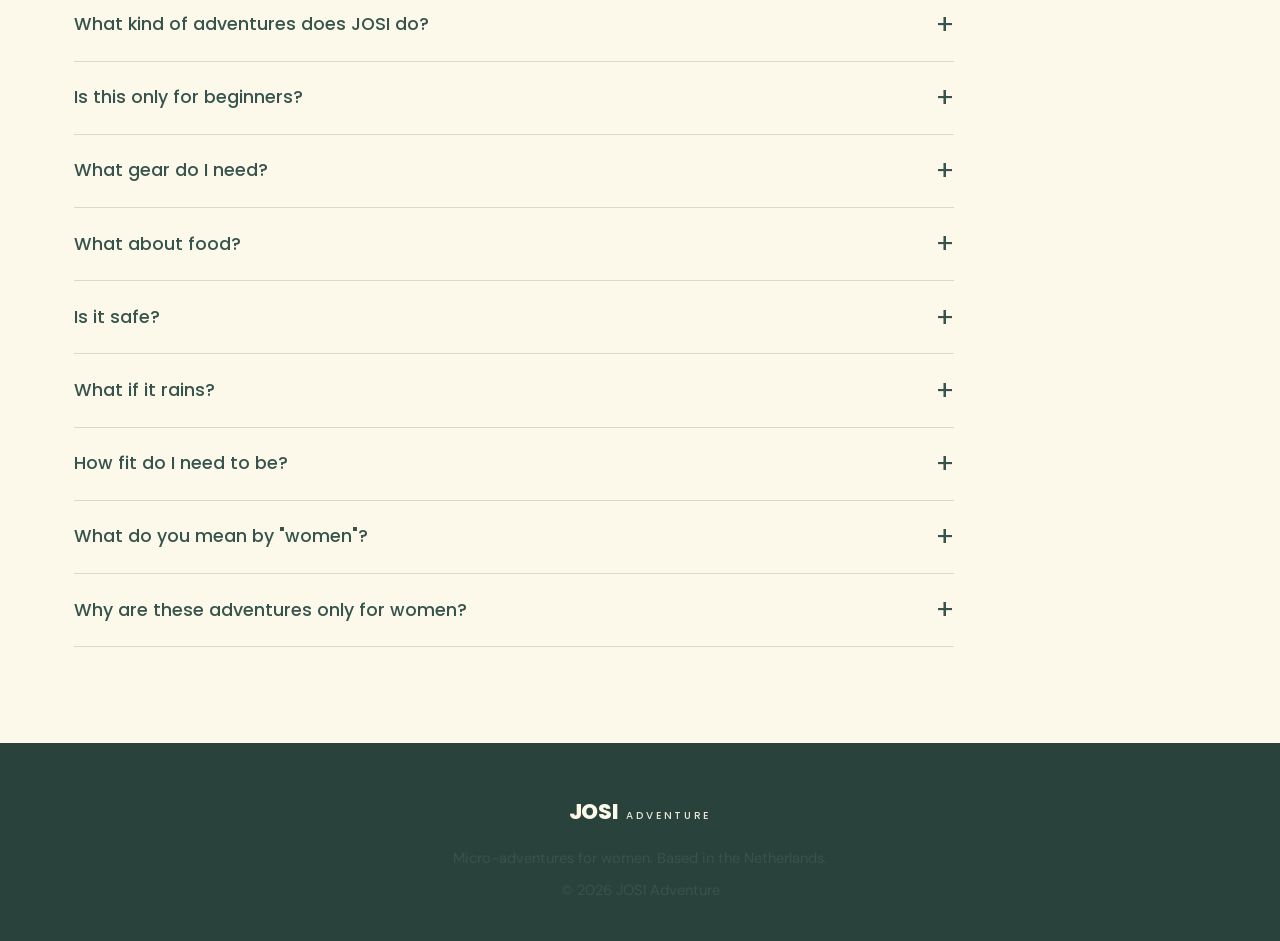
==== commit c51263bd: "Update index.html" ====
--- a/index.html
+++ b/index.html
@@ -3,933 +3,478 @@
 <head>
 <meta charset="UTF-8" />
 <meta name="viewport" content="width=device-width, initial-scale=1.0" />
-<link rel="icon" type="image/svg+xml" href="data:image/svg+xml,<svg viewBox='0 0 100 100' xmlns='http://www.w3.org/2000/svg'><rect width='100' height='100' fill='%232F4A43' rx='15'/><path d='M15 80 L50 22 L85 80 Z' stroke='%23F5F1E4' stroke-width='6' fill='none' stroke-linejoin='round' stroke-linecap='round'/><path d='M40 80 L50 58 L60 80' stroke='%23F5F1E4' stroke-width='5' fill='none' stroke-linejoin='round' stroke-linecap='round'/></svg>" />
+<link rel="icon" type="image/svg+xml" href="data:image/svg+xml,<svg viewBox='0 0 100 100' xmlns='http://www.w3.org/2000/svg'><rect width='100' height='100' fill='%2336544D' rx='15'/><path d='M15 80 L50 22 L85 80 Z' stroke='%23FCF8EA' stroke-width='6' fill='none' stroke-linejoin='round' stroke-linecap='round'/><path d='M40 80 L50 58 L60 80' stroke='%23FCF8EA' stroke-width='5' fill='none' stroke-linejoin='round' stroke-linecap='round'/></svg>" />
 <title>JOSI Adventure · Micro-adventures for women</title>
+<meta name="description" content="Small enough to fit in a weekend, big enough to feel like a real adventure. Micro-adventures for women in the Netherlands and Belgium." />
 <link rel="preconnect" href="https://fonts.googleapis.com" />
 <link rel="preconnect" href="https://fonts.gstatic.com" crossorigin />
-<link href="https://fonts.googleapis.com/css2?family=Caveat:wght@500;600&family=Fraunces:opsz,ital,wght@9..144,0,400;9..144,0,500;9..144,0,700;9..144,0,900;9..144,1,400;9..144,1,700&family=Inter:wght@300;400;500;600&display=swap" rel="stylesheet" />
+<link href="https://fonts.googleapis.com/css2?family=DM+Sans:opsz,wght@9..40,300;9..40,400;9..40,500&family=Poppins:wght@500;600;700;800&display=swap" rel="stylesheet" />
 <style>
   :root {
-    --green: #2F4A43;
-    --green-deep: #243832;
-    --green-soft: #E5DFC9;
-    --cream: #F5F1E4;
-    --cream-warm: #EEE7D2;
-    --burgundy: #6B1F1C;
-    --burgundy-soft: #B5615F;
-    --orange: #F39A60;
-    --orange-soft: #F8C49B;
-    --ink: #1B2823;
-    --muted: #5B6661;
+    --cream: #FCF8EA;
+    --cream-deep: #F4EFDC;
+    --sage: #C9D5D2;
+    --sage-deep: #B6C6C2;
+    --green: #36544D;
+    --green-deep: #2A423C;
+    --orange: #F2724E;
+    --orange-deep: #DC5D39;
+    --ink: #36544D;
+    --muted: #5E7771;
+    --maxw: 1180px;
   }
   * { box-sizing: border-box; margin: 0; padding: 0; }
   html { scroll-behavior: smooth; }
   body {
-    font-family: 'Inter', system-ui, sans-serif;
+    font-family: 'DM Sans', system-ui, sans-serif;
     background: var(--cream);
     color: var(--ink);
-    line-height: 1.6;
+    line-height: 1.65;
     font-weight: 400;
     font-size: 17px;
     overflow-x: hidden;
-  }
-  body::before {
-    content: '';
-    position: fixed;
-    inset: 0;
-    pointer-events: none;
-    z-index: 0;
-    opacity: 0.35;
-    background-image: url("data:image/svg+xml;utf8,<svg xmlns='http://www.w3.org/2000/svg' width='180' height='180'><filter id='n'><feTurbulence type='fractalNoise' baseFrequency='0.85' numOctaves='2' stitchTiles='stitch'/><feColorMatrix values='0 0 0 0 0.15  0 0 0 0 0.15  0 0 0 0 0.15  0 0 0 0 0.15  0 0 0 0.06 0'/></filter><rect width='100%' height='100%' filter='url(%23n)'/></svg>");
-  }
-  body > * { position: relative; z-index: 1; }
-  h1, h2, h3, .display {
-    font-family: 'Fraunces', Georgia, serif;
+    -webkit-font-smoothing: antialiased;
+  }
+  h1, h2, h3, h4, .display {
+    font-family: 'Poppins', system-ui, sans-serif;
     font-weight: 700;
     color: var(--green);
-    line-height: 1.05;
-    letter-spacing: -0.01em;
-  }
-  h2 { font-size: clamp(2rem, 4.5vw, 3.4rem); margin-bottom: 1rem; }
-  h3 { font-size: 1.35rem; font-weight: 600; margin-bottom: 0.5rem; }
-  .eyebrow {
-    font-family: 'Caveat', cursive;
-    font-size: 1.5rem;
+    line-height: 1.12;
+    letter-spacing: -0.015em;
+  }
+  h2 { font-size: clamp(2.1rem, 4.4vw, 3.3rem); margin-bottom: 1.25rem; }
+  h3 { font-size: 1.3rem; font-weight: 600; }
+  p { color: var(--ink); }
+  a { color: inherit; }
+  img { max-width: 100%; display: block; }
+
+  .container { max-width: var(--maxw); margin: 0 auto; padding: 0 1.5rem; }
+  .narrow { max-width: 820px; margin: 0 auto; }
+  section { padding: 6rem 0; position: relative; }
+  .lead { font-size: 1.08rem; color: var(--ink); }
+
+  /* ---------- WAVES ---------- */
+  .wave { line-height: 0; display: block; }
+  .wave svg { width: 100%; height: 72px; display: block; }
+  .wave--to-sage { background: var(--cream); }
+  .wave--to-sage path { fill: var(--sage); }
+  .wave--to-cream { background: var(--sage); }
+  .wave--to-cream path { fill: var(--cream); }
+
+  /* ---------- BUTTONS ---------- */
+  .pill {
+    display: inline-flex;
+    align-items: center;
+    gap: 0.9rem;
+    padding: 0.7rem 0.7rem 0.7rem 1.6rem;
+    border-radius: 999px;
+    text-decoration: none;
+    font-family: 'Poppins', sans-serif;
     font-weight: 600;
-    color: var(--burgundy);
-    margin-bottom: 0.6rem;
-    display: inline-block;
-    transform: rotate(-2deg);
-  }
-  .container {
-    max-width: 1180px;
+    font-size: 0.9rem;
+    letter-spacing: 0.04em;
+    text-transform: uppercase;
+    transition: transform .2s ease, background .2s ease;
+    border: none;
+    cursor: pointer;
+    line-height: 1;
+  }
+  .pill:hover { transform: translateY(-2px); }
+  .pill-arrow {
+    width: 34px; height: 34px;
+    border-radius: 50%;
+    display: grid; place-items: center;
+    flex-shrink: 0;
+  }
+  .pill-arrow svg { width: 17px; height: 17px; }
+
+  .pill--orange { background: var(--orange); color: #fff; }
+  .pill--orange:hover { background: var(--orange-deep); }
+  .pill--orange .pill-arrow { background: #fff; color: var(--orange); }
+
+  .pill--sage { background: var(--sage); color: var(--green); }
+  .pill--sage:hover { background: #fff; }
+  .pill--sage .pill-arrow { background: var(--green); color: var(--cream); }
+
+  .pill--ghost { background: transparent; color: var(--green); border: 1.5px solid var(--green); padding-right: 1.6rem; }
+  .pill--ghost:hover { background: var(--green); color: var(--cream); }
+
+  .text-link {
+    font-family: 'Poppins', sans-serif;
+    font-weight: 600;
+    color: var(--green);
+    text-decoration: underline;
+    text-underline-offset: 5px;
+    text-decoration-thickness: 2px;
+  }
+  .text-link:hover { color: var(--orange); }
+
+  /* ---------- NAV ---------- */
+  .nav {
+    position: absolute;
+    top: 0; left: 0; right: 0;
+    z-index: 20;
+    padding: 1.6rem 0;
+  }
+  .nav-inner {
+    max-width: var(--maxw);
     margin: 0 auto;
     padding: 0 1.5rem;
-  }
-  .narrow { max-width: 760px; margin: 0 auto; }
-  /* DECORATIVE */
-  .squiggle {
-    position: relative;
-    display: inline-block;
-    white-space: nowrap;
-  }
-  .squiggle::after {
-    content: '';
-    position: absolute;
-    left: 0; right: 0;
-    bottom: -0.45em;
-    height: 0.45em;
-    background-image: url("data:image/svg+xml;utf8,<svg xmlns='http://www.w3.org/2000/svg' viewBox='0 0 120 12' preserveAspectRatio='none'><path d='M0,6 Q15,0 30,6 T60,6 T90,6 T120,6' stroke='%23F39A60' stroke-width='3' fill='none' stroke-linecap='round'/></svg>");
-    background-repeat: no-repeat;
-    background-size: 100% 100%;
-  }
-  /* WAVY DIVIDERS */
-  .divider {
-    line-height: 0;
-    margin-top: -1px;
-    display: block;
-  }
-  .divider svg {
-    display: block;
-    width: 100%;
-    height: 48px;
-  }
-  /* NAV */
-  nav {
-    padding: 1.5rem 1.5rem;
-    display: flex;
-    justify-content: space-between;
-    align-items: center;
-    max-width: 1180px;
-    margin: 0 auto;
-    gap: 1rem;
-  }
-  .logo {
-    font-family: 'Fraunces', serif;
-    font-weight: 900;
-    font-size: 1.4rem;
-    color: var(--green);
-    letter-spacing: -0.02em;
-  }
-  .logo span {
-    font-family: 'Inter', sans-serif;
-    font-weight: 500;
-    font-size: 0.7rem;
-    letter-spacing: 0.3em;
-    text-transform: uppercase;
-    margin-left: 0.4rem;
-    vertical-align: middle;
-  }
-  .nav-right {
     display: flex;
     align-items: center;
+    justify-content: space-between;
     gap: 1rem;
   }
-  .lang-toggle {
-    display: flex;
-    align-items: center;
-    gap: 0.15rem;
-    font-family: 'Inter', sans-serif;
-    font-size: 0.85rem;
-    color: var(--muted);
-  }
+  .logo {
+    display: inline-flex;
+    align-items: baseline;
+    gap: 0.5rem;
+    font-family: 'Poppins', sans-serif;
+    font-weight: 800;
+    font-size: 1.35rem;
+    letter-spacing: -0.02em;
+    color: var(--cream);
+    text-decoration: none;
+  }
+  .logo .logo-sub {
+    font-weight: 500;
+    font-size: 0.64rem;
+    letter-spacing: 0.26em;
+    text-transform: uppercase;
+    opacity: .9;
+  }
+  .nav-right { display: flex; align-items: center; gap: 1.1rem; }
+  .lang-toggle { display: flex; align-items: center; gap: 0.1rem; }
   .lang-btn {
     background: none;
     border: 1.5px solid transparent;
-    padding: 0.35rem 0.6rem;
+    padding: 0.3rem 0.6rem;
+    border-radius: 999px;
+    font: 600 0.82rem 'Poppins', sans-serif;
+    color: rgba(252,248,234,.72);
     cursor: pointer;
-    font: inherit;
-    color: var(--muted);
-    border-radius: 999px;
-    transition: all 0.2s;
+    transition: all .2s;
     line-height: 1;
   }
-  .lang-btn.active {
-    color: var(--green);
-    font-weight: 600;
-    border-color: var(--green);
-  }
-  .lang-btn:hover { color: var(--green); }
-  .lang-sep { color: rgba(0,0,0,0.18); padding: 0 0.1rem; }
-  .nav-cta {
-    background: var(--green);
+  .lang-btn:hover { color: var(--cream); }
+  .lang-btn.active { color: var(--cream); border-color: rgba(252,248,234,.7); }
+  .lang-sep { color: rgba(252,248,234,.35); font-size: .82rem; }
+
+  /* ---------- HERO ---------- */
+  .hero {
+    position: relative;
+    min-height: 92vh;
+    display: grid;
+    place-items: center;
+    text-align: center;
+    padding: 8rem 0 5rem;
+    overflow: hidden;
+    background: var(--green-deep);
+  }
+  .hero-bg { position: absolute; inset: 0; z-index: 0; }
+  .hero-bg img { width: 100%; height: 100%; object-fit: cover; }
+  .hero-bg::after {
+    content: '';
+    position: absolute; inset: 0;
+    background: linear-gradient(180deg, rgba(26,35,36,.42) 0%, rgba(26,35,36,.30) 45%, rgba(26,35,36,.55) 100%);
+  }
+  .hero-inner { position: relative; z-index: 2; padding: 0 1.5rem; max-width: 900px; }
+  .hero h1 {
     color: var(--cream);
-    padding: 0.7rem 1.4rem;
-    border-radius: 999px;
-    text-decoration: none;
-    font-size: 0.92rem;
-    font-weight: 500;
-    transition: background 0.2s;
-  }
-  .nav-cta:hover { background: var(--green-deep); }
-  /* HERO */
-  .hero {
-    padding: 3rem 0 5rem;
-    position: relative;
-  }
-  .hero h1 {
-    font-size: clamp(2.6rem, 7vw, 5.3rem);
-    margin-bottom: 1.5rem;
-    max-width: 16ch;
-  }
-  .hero h1 em {
-    font-style: italic;
-    font-weight: 400;
-    color: var(--burgundy);
-  }
-  .hero .lead {
-    font-size: 1.2rem;
-    color: var(--muted);
-    max-width: 52ch;
-    margin-bottom: 2.5rem;
-  }
-  .hero-decor {
-    position: absolute;
-    color: var(--burgundy);
-    opacity: 0.5;
-  }
-  .hero-decor.sun {
-    top: 4rem;
-    right: 2rem;
-    width: 70px;
-    color: var(--orange);
-    opacity: 0.8;
-  }
-  .hero-decor.mountain {
-    top: 11rem;
-    right: 5rem;
-    width: 80px;
-    color: var(--green);
-    opacity: 0.25;
-  }
-  .hero-actions {
-    display: flex;
-    gap: 1rem;
-    flex-wrap: wrap;
+    font-weight: 800;
+    text-transform: uppercase;
+    font-size: clamp(2.4rem, 6.4vw, 4.6rem);
+    letter-spacing: -0.01em;
+    line-height: 1.03;
+    margin-bottom: 1.4rem;
+    text-shadow: 0 2px 24px rgba(0,0,0,.25);
+  }
+  .hero-sub {
+    color: rgba(252,248,234,.94);
+    font-size: clamp(1rem, 1.6vw, 1.18rem);
+    max-width: 30ch;
+    margin: 0 auto 2.6rem;
+    text-shadow: 0 1px 12px rgba(0,0,0,.3);
+  }
+
+  /* ---------- WHAT IS ---------- */
+  .whatis { background: var(--cream); }
+  .whatis-grid {
+    display: grid;
+    grid-template-columns: 1fr 1.05fr;
+    gap: 4.5rem;
     align-items: center;
   }
-  .btn {
-    display: inline-flex;
-    align-items: center;
-    gap: 0.5rem;
-    padding: 1rem 1.8rem;
-    border-radius: 999px;
-    text-decoration: none;
-    font-weight: 500;
-    font-size: 1rem;
-    transition: transform 0.2s, background 0.2s;
-    border: none;
-    cursor: pointer;
-  }
-  .btn-primary {
-    background: var(--green);
-    color: var(--cream);
-  }
-  .btn-primary:hover { background: var(--green-deep); transform: translateY(-1px); }
-  .btn-secondary {
-    background: transparent;
-    color: var(--green);
-    border: 1.5px solid var(--green);
-  }
-  .btn-secondary:hover { background: var(--green); color: var(--cream); }
-  /* Inline CTA — small "I'm interested" anchor below sections */
-  .inline-cta {
-    text-align: center;
-    margin-top: 3.5rem;
-  }
-  .btn-inline {
-    background: var(--burgundy);
-    color: var(--cream);
-    padding: 0.85rem 1.6rem;
-    border-radius: 999px;
-    text-decoration: none;
-    font-weight: 500;
-    font-size: 0.98rem;
-    display: inline-flex;
-    align-items: center;
-    gap: 0.4rem;
-    transition: transform 0.2s, background 0.2s;
-  }
-  .btn-inline:hover { background: var(--green); transform: translateY(-1px); }
-  /* for inline CTA on dark sections */
-  .for-who .btn-inline,
-  .form-section .btn-inline {
-    background: var(--orange-soft);
-    color: var(--burgundy);
-  }
-  .for-who .btn-inline:hover { background: var(--cream); color: var(--burgundy); }
-  .hero-image {
-    margin-top: 3rem;
-    aspect-ratio: 16 / 9;
-    background: linear-gradient(135deg, var(--green) 0%, var(--green-deep) 100%);
-    border-radius: 20px;
+  .whatis-text p + p { margin-top: 1.1rem; }
+  .whatis-tags {
+    display: grid;
+    grid-template-columns: 1fr 1fr;
+    gap: 1.3rem 2rem;
+    margin-top: 2.8rem;
+  }
+  .whatis-tag {
     display: flex;
     align-items: center;
-    justify-content: center;
+    gap: 0.9rem;
+    font-family: 'Poppins', sans-serif;
+    font-weight: 600;
+    color: var(--green);
+    font-size: 1.02rem;
+  }
+  .whatis-tag svg { width: 30px; height: 30px; flex-shrink: 0; color: var(--green); }
+  .whatis-photos {
+    display: grid;
+    grid-template-columns: repeat(3, 1fr);
+    gap: 1.1rem;
+    align-items: start;
+  }
+  .whatis-photos figure {
+    aspect-ratio: 9 / 16;
+    border-radius: 20px;
+    overflow: hidden;
+    background: var(--sage);
+    position: relative;
+  }
+  .whatis-photos figure img { width: 100%; height: 100%; object-fit: cover; }
+  .whatis-photos figure:nth-child(1) { margin-top: 2.5rem; }
+  .whatis-photos figure:nth-child(2) { margin-top: 7rem; }
+  .whatis-photos figure:nth-child(3) { margin-top: 0; }
+
+  /* ---------- ADVENTURES ---------- */
+  .adventures { background: var(--sage); padding: 4.5rem 0 5rem; text-align: center; }
+  .adventures h2 { margin-bottom: 2.8rem; }
+  .adv-grid {
+    display: grid;
+    grid-template-columns: repeat(auto-fit, minmax(290px, 1fr));
+    gap: 1.8rem;
+    margin: 0 auto;
+    text-align: left;
+  }
+  .adv-grid[data-count="1"] { max-width: 400px; }
+  .adv-grid[data-count="2"] { max-width: 790px; }
+  .adv-card {
+    position: relative;
+    border-radius: 20px;
+    overflow: hidden;
+    min-height: 460px;
+    display: flex;
+    flex-direction: column;
+    justify-content: flex-end;
+    background: var(--green);
+    transition: transform .25s ease;
+  }
+  .adv-card:hover { transform: translateY(-4px); }
+  .adv-card-bg { position: absolute; inset: 0; z-index: 0; }
+  .adv-card-bg img { width: 100%; height: 100%; object-fit: cover; }
+  .adv-card-bg::after {
+    content: '';
+    position: absolute; inset: 0;
+    background: linear-gradient(180deg, rgba(42,66,60,.30) 0%, rgba(42,66,60,.38) 40%, rgba(42,66,60,.80) 100%);
+  }
+  .adv-card-body { position: relative; z-index: 2; padding: 1.8rem; }
+  .adv-meta {
+    color: rgba(252,248,234,.92);
+    font-size: 0.95rem;
+    margin-bottom: 0.5rem;
+  }
+  .adv-title {
+    font-family: 'Poppins', sans-serif;
+    font-weight: 700;
+    font-size: 1.45rem;
     color: var(--cream);
-    font-family: 'Fraunces', serif;
-    font-style: italic;
-    font-size: 1.1rem;
-    position: relative;
-    overflow: hidden;
-  }
-  .hero-image img {
+    line-height: 1.15;
+    margin-bottom: 0.35rem;
+  }
+  .adv-desc {
+    color: rgba(252,248,234,.90);
+    font-size: 0.98rem;
+    line-height: 1.45;
+    margin-bottom: 1.4rem;
+  }
+  .adv-card .pill { font-size: 0.82rem; padding: 0.55rem 0.55rem 0.55rem 1.3rem; gap: 0.7rem; }
+  .adv-card .pill-arrow { width: 30px; height: 30px; }
+  .adv-badge {
     position: absolute;
-    inset: 0;
-    width: 100%;
-    height: 100%;
-    object-fit: cover;
-    display: block;
-    z-index: 1;
-  }
-  .hero-image::before,
-  .hero-image::after {
-    content: '';
-    position: absolute;
-    width: 60px;
-    height: 18px;
-    background: var(--orange-soft);
-    opacity: 0.75;
-    z-index: 2;
-  }
-  .hero-image::before {
-    top: -8px; left: 20px;
-    transform: rotate(-6deg);
-  }
-  .hero-image::after {
-    bottom: -8px; right: 20px;
-    transform: rotate(-4deg);
-  }
-  section { padding: 5.5rem 0; position: relative; }
-  /* WHAT IS */
-  .what-is {
-    background: var(--green-soft);
+    top: 1.1rem; right: 1.1rem;
+    z-index: 3;
+    background: var(--cream);
+    color: var(--green);
+    padding: 0.4rem 0.9rem;
+    border-radius: 999px;
+    font: 600 0.68rem 'Poppins', sans-serif;
+    letter-spacing: .14em;
+    text-transform: uppercase;
+  }
+  .adv-empty {
+    max-width: 540px;
+    margin: 0 auto;
+    background: rgba(252,248,234,.55);
+    border-radius: 20px;
+    padding: 2.6rem 2rem;
+  }
+  .adv-empty h3 { margin-bottom: .6rem; font-size: 1.25rem; }
+  .adv-empty p { color: var(--muted); margin-bottom: 1.6rem; }
+  .adv-status { color: var(--muted); font-size: .95rem; padding: 2rem 0; }
+  .adventures-footer { margin-top: 2.6rem; }
+
+  /* ---------- WHO IS IT FOR ---------- */
+  .who { background: var(--cream); }
+  .who-intro { max-width: 78ch; margin-bottom: 3rem; }
+  .who-grid {
+    display: grid;
+    grid-template-columns: repeat(3, 1fr);
+    gap: 1.6rem;
+  }
+  .who-tile {
+    background: var(--sage);
+    border-radius: 22px;
+    padding: 2.2rem 1.6rem;
     text-align: center;
-  }
-  .what-is .container { max-width: 980px; }
-  .what-is .micro-grid {
-    display: grid;
-    grid-template-columns: repeat(5, 1fr);
-    gap: 1.5rem;
+    transition: transform .2s ease;
+  }
+  .who-tile:hover { transform: translateY(-3px); }
+  .who-tile svg { width: 34px; height: 34px; margin: 0 auto 1.1rem; color: var(--green); display: block; }
+  .who-tile p { color: var(--green); line-height: 1.45; font-size: 1rem; }
+  .who-pull {
+    text-align: center;
     margin-top: 3rem;
-  }
-  .micro-item {
-    background: var(--cream);
-    border-radius: 18px;
-    padding: 1.8rem 1rem 1.5rem;
-    text-align: center;
-    position: relative;
-    transition: transform 0.2s;
-  }
-  .micro-item:hover { transform: translateY(-3px) rotate(-1deg); }
-  .micro-item:nth-child(even) { transform: rotate(1deg); }
-  .micro-item:nth-child(even):hover { transform: translateY(-3px) rotate(2deg); }
-  .micro-item .icon {
-    width: 48px;
-    height: 48px;
-    margin: 0 auto 1rem;
-    color: var(--burgundy);
-  }
-  .micro-item h3 {
-    font-family: 'Fraunces', serif;
-    font-size: 1rem;
+    font-family: 'Poppins', sans-serif;
+    font-weight: 600;
+    font-size: 1.12rem;
     color: var(--green);
-    margin: 0;
-    line-height: 1.3;
-    font-weight: 600;
-  }
-  .what-is h2 .squiggle::after { background-image: url("data:image/svg+xml;utf8,<svg xmlns='http://www.w3.org/2000/svg' viewBox='0 0 120 12' preserveAspectRatio='none'><path d='M0,6 Q15,0 30,6 T60,6 T90,6 T120,6' stroke='%236B1F1C' stroke-width='3' fill='none' stroke-linecap='round'/></svg>"); }
-  /* IMAGE PLACEHOLDER */
-  .image-placeholder {
-    aspect-ratio: 4 / 5;
-    background: var(--green);
-    border-radius: 16px;
-    color: var(--cream);
-    display: flex;
-    align-items: center;
-    justify-content: center;
-    font-family: 'Fraunces', serif;
-    font-style: italic;
-    opacity: 0.95;
-    position: relative;
-    overflow: hidden;
-  }
-  .image-placeholder img {
-    position: absolute;
-    inset: 0;
-    width: 100%;
-    height: 100%;
-    object-fit: cover;
-    display: block;
-    z-index: 1;
-  }
-  .image-placeholder small {
-    color: rgba(245, 241, 228, 0.7);
-    font-family: 'Inter', sans-serif;
-    font-size: 0.85rem;
-    font-style: normal;
-    padding: 0 1rem;
-    text-align: center;
-  }
-  .section-intro {
-    max-width: 60ch;
-    margin: 0.5rem auto 0;
-    color: var(--muted);
-    font-size: 1.1rem;
-  }
-  /* WEEKEND ROWS */
-  .weekend-intro { max-width: 760px; margin-bottom: 4rem; }
-  .row {
+  }
+
+  /* ---------- ABOUT ---------- */
+  .about { background: var(--cream); }
+  .about-grid {
     display: grid;
     grid-template-columns: 1fr 1fr;
-    gap: 4rem;
+    gap: 4.5rem;
     align-items: center;
-    margin-bottom: 5rem;
-  }
-  .row:last-child { margin-bottom: 0; }
-  .row-reverse .row-text { order: 2; }
-  .row-reverse .row-image { order: 1; }
-  .row-text h3 {
-    font-family: 'Fraunces', serif;
-    font-size: clamp(1.6rem, 2.6vw, 2.1rem);
-    color: var(--green);
-    margin-bottom: 1rem;
-    line-height: 1.2;
-    font-weight: 700;
-  }
-  .row-text p {
-    color: var(--ink);
-    font-size: 1.05rem;
-    line-height: 1.7;
-    margin-bottom: 1rem;
-  }
-  .row-text p:last-child { margin-bottom: 0; }
-  .row-tag {
-    font-family: 'Caveat', cursive;
-    font-size: 2.8rem;
-    font-weight: 600;
-    color: var(--burgundy);
-    margin-bottom: 0.6rem !important;
-    transform: rotate(-2deg);
-    display: inline-block;
-    line-height: 1;
-  }
-  .row-image .image-placeholder { aspect-ratio: 4 / 5; }
-  .row-image { position: relative; }
-  .row-image .image-placeholder { transform: rotate(-1.5deg); transition: transform 0.3s; }
-  .row-reverse .row-image .image-placeholder { transform: rotate(1.5deg); }
-  .row-image .image-placeholder:hover { transform: rotate(0); }
-  /* FOR WHO */
-  .for-who {
+  }
+  .about-text p + p { margin-top: 1.15rem; }
+  .about-sign {
+    margin-top: 1.6rem;
+    font-family: 'Poppins', sans-serif;
+    font-weight: 500;
+    color: var(--muted);
+  }
+  .about-photo {
+    border-radius: 22px;
+    overflow: hidden;
+    aspect-ratio: 4 / 3.4;
+    background: var(--sage);
+  }
+  .about-photo img { width: 100%; height: 100%; object-fit: cover; }
+
+  /* ---------- WHATSAPP ---------- */
+  .wa { background: var(--cream); padding-bottom: 7rem; }
+  .wa-card {
     background: var(--green);
+    border-radius: 28px;
+    padding: 3.6rem 3.4rem;
     color: var(--cream);
-    text-align: center;
-  }
-  .for-who h2, .for-who .eyebrow { color: var(--cream); }
-  .for-who .eyebrow { color: var(--orange-soft); }
-  .for-who h2 em {
-    font-style: italic;
-    color: var(--orange-soft);
-    font-weight: 400;
-  }
-  .for-who-body {
-    font-size: 1.1rem;
-    line-height: 1.7;
-    color: rgba(245, 241, 228, 0.85);
-    margin-top: 1.5rem;
+    position: relative;
+  }
+  .wa-card h2 { color: var(--cream); margin-bottom: 1.4rem; }
+  .wa-body { max-width: 60ch; }
+  .wa-body p { color: rgba(252,248,234,.92); }
+  .wa-body p + p { margin-top: 1.1rem; }
+  .wa-card .pill { margin-top: 2.2rem; }
+  .wa-photo {
+    position: absolute;
+    right: -46px;
+    bottom: -48px;
+    width: 330px;
+    aspect-ratio: 4 / 3.6;
+    border-radius: 20px;
+    overflow: hidden;
+    transform: rotate(-7deg);
+    box-shadow: 0 18px 44px rgba(42,66,60,.28);
+    background: var(--sage);
+  }
+  .wa-photo img { width: 100%; height: 100%; object-fit: cover; }
+
+  /* ---------- REVIEWS ---------- */
+  .reviews { background: var(--sage); text-align: center; padding: 4.5rem 0 5rem; }
+  .reviews h2 { margin-bottom: 3rem; }
+  .reviews-grid {
+    display: grid;
+    grid-template-columns: repeat(auto-fit, minmax(260px, 1fr));
+    gap: 2.4rem;
     text-align: left;
   }
-  .for-who-list {
-    list-style: none;
-    margin-top: 2rem;
-    display: grid;
-    grid-template-columns: 1fr 1fr;
-    gap: 1rem 2.5rem;
-    text-align: left;
-  }
-  .for-who-list li {
-    padding-left: 2rem;
-    position: relative;
-    color: rgba(245, 241, 228, 0.92);
-    line-height: 1.55;
-    font-size: 1rem;
-  }
-  .for-who-list li::before {
-    content: '';
-    position: absolute;
-    left: 0;
-    top: 0.3rem;
-    width: 1.3rem;
-    height: 1.3rem;
-    background-image: url("data:image/svg+xml;utf8,<svg xmlns='http://www.w3.org/2000/svg' viewBox='0 0 24 24' fill='none' stroke='%23F8C49B' stroke-width='2.5' stroke-linecap='round' stroke-linejoin='round'><path d='M12 2 L14.5 9 L22 9 L16 13.5 L18.5 21 L12 16.5 L5.5 21 L8 13.5 L2 9 L9.5 9 Z'/></svg>");
-    background-repeat: no-repeat;
-    background-position: center;
-    background-size: contain;
-  }
-  .for-who .pull {
-    margin-top: 2.5rem;
-    font-family: 'Fraunces', serif;
-    font-style: italic;
-    font-size: 1.3rem;
-    color: var(--orange-soft);
-    text-align: center;
-  }
-  /* ABOUT ME */
-  .about-me { background: var(--cream); }
-  .about-grid {
-    display: grid;
-    grid-template-columns: 0.8fr 1fr;
-    gap: 4rem;
-    align-items: center;
-  }
-  .puck-photo-wrap {
-    position: relative;
-    padding: 0 2rem;
-  }
-  .puck-photo {
-    aspect-ratio: 4 / 5;
-    background: var(--green);
-    border-radius: 16px;
-    overflow: hidden;
-    position: relative;
-    transform: rotate(-3deg);
-    box-shadow: 0 10px 30px rgba(35, 56, 50, 0.12);
-    transition: transform 0.3s;
-    display: flex;
-    align-items: center;
-    justify-content: center;
-    color: var(--cream);
-  }
-  .puck-photo:hover { transform: rotate(0); }
-  .puck-photo img {
-    position: absolute;
-    inset: 0;
-    width: 100%;
-    height: 100%;
-    object-fit: cover;
-    z-index: 1;
-  }
-  .puck-photo small {
-    font-family: 'Inter', sans-serif;
-    font-style: normal;
-    font-size: 0.85rem;
-    color: rgba(245, 241, 228, 0.7);
-    padding: 0 1rem;
-    text-align: center;
-  }
-  .puck-photo-wrap::before {
-    content: '';
-    position: absolute;
-    top: -10px; left: 50%;
-    transform: translateX(-50%) rotate(2deg);
-    width: 80px;
-    height: 22px;
-    background: var(--orange-soft);
-    opacity: 0.85;
-    z-index: 2;
-  }
-  .about-text h2 em {
-    font-style: italic;
-    color: var(--burgundy);
-    font-weight: 400;
-  }
-  .about-text p {
-    color: var(--ink);
-    font-size: 1.05rem;
-    line-height: 1.75;
-    margin-bottom: 1.1rem;
-  }
-  .about-text p:last-of-type { margin-bottom: 0; }
-  .about-text .signature {
-    font-family: 'Caveat', cursive;
-    font-size: 1.8rem;
-    color: var(--burgundy);
-    margin-top: 1rem;
-    transform: rotate(-2deg);
-    display: inline-block;
-  }
-  /* INCLUDED */
-  .included { background: var(--cream-warm); }
-  .included-grid {
-    display: grid;
-    grid-template-columns: 1.1fr 1fr;
-    gap: 4rem;
-    align-items: center;
-  }
-  .included-lead {
-    font-size: 1.1rem;
-    line-height: 1.65;
-    color: var(--muted);
-    margin: 1rem 0 2rem;
-  }
-  .included-pillars { display: flex; flex-direction: column; gap: 1.5rem; }
-  .pillar {
-    background: var(--cream);
-    border-radius: 14px;
-    padding: 1.6rem 1.75rem;
-    border-left: 3px solid var(--burgundy);
-    position: relative;
-  }
-  .pillar h3 {
-    font-family: 'Fraunces', serif;
-    font-size: 1.2rem;
-    color: var(--green);
-    margin-bottom: 0.4rem;
-  }
-  .pillar p {
-    font-size: 0.98rem;
-    color: var(--muted);
-    line-height: 1.6;
-  }
-  .included .image-placeholder { transform: rotate(2deg); }
-  /* PRACTICAL */
-  .practical { background: var(--cream); }
-  .practical-grid {
-    display: grid;
-    grid-template-columns: repeat(auto-fit, minmax(180px, 1fr));
-    gap: 1.25rem;
-    margin-top: 3rem;
-  }
-  .detail {
-    text-align: left;
-    padding: 1.75rem;
-    background: var(--green-soft);
-    border-radius: 14px;
-    transition: transform 0.2s;
-  }
-  .detail:hover { transform: translateY(-2px); }
-  .detail .label {
-    font-family: 'Caveat', cursive;
-    font-size: 1.2rem;
-    color: var(--burgundy);
-    margin-bottom: 0.3rem;
-  }
-  .detail .value {
-    font-family: 'Fraunces', serif;
-    font-size: 1.4rem;
-    font-weight: 700;
-    color: var(--green);
-    line-height: 1.15;
-  }
-  .approx-wave {
-    display: block;
-    width: 38px;
-    height: 10px;
-    margin-bottom: 0.35rem;
-    background-image: url("data:image/svg+xml;utf8,<svg xmlns='http://www.w3.org/2000/svg' viewBox='0 0 38 10' preserveAspectRatio='none'><path d='M1,5 Q6,1 11,5 T21,5 T31,5 T37,5' stroke='%23F39A60' stroke-width='2.2' fill='none' stroke-linecap='round'/></svg>");
-    background-repeat: no-repeat;
-    background-size: contain;
-  }
-  /* INCLUDED / NOT */
-  .incl-grid {
-    display: grid;
-    grid-template-columns: 1fr 1fr;
-    gap: 2.5rem;
-    margin-top: 3.5rem;
-  }
-  .incl-col {
-    background: var(--cream-warm);
-    border-radius: 16px;
-    padding: 2rem;
-  }
-  .incl-col.yes { border-top: 4px solid var(--green); }
-  .incl-col.no { border-top: 4px solid var(--burgundy-soft); }
-  .incl-col h3 {
-    font-family: 'Fraunces', serif;
-    font-size: 1.3rem;
-    color: var(--green);
-    margin-bottom: 1rem;
-  }
-  .incl-col.no h3 { color: var(--burgundy); }
-  .incl-col ul { list-style: none; }
-  .incl-col li {
-    padding: 0.55rem 0 0.55rem 1.6rem;
-    position: relative;
-    font-size: 0.97rem;
-    line-height: 1.5;
-    color: var(--ink);
-  }
-  .incl-col.yes li::before {
-    content: '✓';
-    position: absolute;
-    left: 0;
-    color: var(--green);
-    font-weight: 700;
-  }
-  .incl-col.no li::before {
-    content: '×';
-    position: absolute;
-    left: 0;
-    color: var(--burgundy-soft);
-    font-weight: 700;
-    font-size: 1.2rem;
-    line-height: 1.4;
-  }
-  /* DATES */
-  .dates { background: var(--cream); }
-  .dates-grid {
-    display: grid;
-    grid-template-columns: 1fr 1fr;
-    gap: 2rem;
-    margin: 3rem 0 2.5rem;
-  }
-  .date-card {
-    background: var(--cream-warm);
-    border-radius: 18px;
-    padding: 2rem;
-    position: relative;
-    border-top: 4px solid var(--burgundy);
-    transition: transform 0.2s;
-  }
-  .date-card:hover { transform: translateY(-3px); }
-  .date-card-date {
-    font-family: 'Fraunces', serif;
-    font-size: 1.85rem;
-    color: var(--green);
-    margin-bottom: 0.85rem;
-    font-weight: 700;
-    line-height: 1.1;
-  }
-  .date-card-trail {
-    font-family: 'Caveat', cursive;
-    font-size: 1.3rem;
-    color: var(--burgundy);
-    margin-bottom: 0.9rem;
-    line-height: 1.35;
-  }
-  .date-card-desc {
-    color: var(--ink);
-    margin-bottom: 1.4rem;
-    line-height: 1.6;
-    font-size: 1rem;
-  }
-  .date-card-price {
-    font-family: 'Fraunces', serif;
-    font-weight: 600;
-    color: var(--burgundy);
-    font-size: 1.15rem;
-  }
-  .date-card-price a {
-    color: var(--muted);
-    text-decoration: underline;
-    text-decoration-color: rgba(107,31,28,0.4);
-    font-family: 'Inter', sans-serif;
-    font-size: 0.95rem;
-    font-weight: 400;
-    margin-left: 0.35rem;
-  }
-  .date-card-price a:hover { color: var(--burgundy); }
-  .date-card-collab {
-    display: inline-flex;
-    align-items: center;
-    gap: 0.6rem;
-    margin-top: 1.4rem;
-    padding: 0.5rem 0.9rem;
-    background: var(--green);
-    border-radius: 999px;
-    text-decoration: none;
-    transition: transform 0.2s;
-  }
-  .date-card-collab:hover { transform: translateY(-2px); }
-  .date-card-collab img {
-    height: 18px;
-    width: auto;
-    display: block;
-  }
-  .date-card-collab span {
-    font-family: 'Inter', sans-serif;
-    font-size: 0.8rem;
-    color: var(--cream);
-    white-space: nowrap;
-  }
-  .date-card-badge {
-    position: absolute;
-    top: -12px;
-    right: 16px;
-    background: var(--burgundy);
-    color: var(--cream);
-    padding: 0.4rem 0.9rem;
-    border-radius: 999px;
-    font-family: 'Inter', sans-serif;
-    font-size: 0.72rem;
-    font-weight: 600;
-    letter-spacing: 0.15em;
-    text-transform: uppercase;
-    z-index: 3;
-    transform: rotate(-3deg);
-  }
-  .dates-note {
-    text-align: center;
-    margin-top: 2.5rem;
-    max-width: 640px;
-    margin-left: auto;
-    margin-right: auto;
-  }
-  .dates-note p {
-    color: var(--muted);
-    margin-bottom: 1.5rem;
-    font-size: 1.02rem;
-    line-height: 1.7;
-  }
-  /* WHATSAPP BANNER */
-  .whatsapp-banner {
-    background: var(--green);
-    color: var(--cream);
-    text-align: center;
-    padding: 4.5rem 0;
-  }
-  .whatsapp-banner h2, .whatsapp-banner .eyebrow { color: var(--cream); }
-  .whatsapp-banner .eyebrow { color: var(--orange-soft); }
-  .whatsapp-banner h2 em { color: var(--orange-soft); font-style: italic; font-weight: 400; }
-  .whatsapp-banner p {
-    color: rgba(245,241,228,0.85);
-    max-width: 55ch;
-    margin: 1rem auto 2rem;
-    font-size: 1.08rem;
-    line-height: 1.65;
-  }
-  .btn-whatsapp {
-    background: #25D366;
-    color: white;
-    padding: 1rem 1.8rem;
-    border-radius: 999px;
-    text-decoration: none;
-    font-weight: 500;
-    font-size: 1rem;
-    display: inline-flex;
-    align-items: center;
-    gap: 0.55rem;
-    transition: transform 0.2s, background 0.2s;
-    border: none;
-    cursor: pointer;
-  }
-  .btn-whatsapp:hover { background: #128C7E; transform: translateY(-1px); }
-  .btn-whatsapp svg { width: 1.15rem; height: 1.15rem; }
-  /* READY closing (replaces form) */
-  .ready-section {
-    background: var(--burgundy);
-    color: var(--cream);
-    text-align: center;
-  }
-  .ready-section h2, .ready-section .eyebrow { color: var(--cream); }
-  .ready-section .eyebrow { color: var(--orange-soft); }
-  .ready-section h2 em { color: var(--orange-soft); font-style: italic; font-weight: 400; }
-  .ready-section p {
-    color: rgba(245,241,228,0.85);
-    max-width: 55ch;
-    margin: 1rem auto 2rem;
-    font-size: 1.08rem;
-    line-height: 1.65;
-  }
-  .ready-section .btn-whatsapp {
-    background: var(--cream);
-    color: var(--burgundy);
-  }
-  .ready-section .btn-whatsapp:hover { background: white; color: var(--burgundy); }
-  /* FAQ */
-  .faq { background: var(--green-soft); }
-  .faq-list {
-    margin-top: 3rem;
-    max-width: 760px;
-  }
-  details {
-    border-bottom: 1px solid rgba(47, 74, 67, 0.18);
-    padding: 1.3rem 0;
-  }
-  details:first-of-type { border-top: 1px solid rgba(47, 74, 67, 0.18); }
+  .review-stars { color: var(--orange); letter-spacing: .12em; margin-bottom: .9rem; font-size: 1.05rem; }
+  .review-text { color: var(--green); margin-bottom: 1.1rem; line-height: 1.6; }
+  .review-name { font-family: 'Poppins', sans-serif; font-weight: 600; color: var(--green); }
+  .review-date { color: var(--muted); font-size: .9rem; }
+
+  /* ---------- FAQ ---------- */
+  .faq { background: var(--cream); }
+  .faq h2 { margin-bottom: 2.4rem; }
+  .faq-list { max-width: 880px; }
+  details { border-bottom: 1px solid rgba(54,84,77,.18); padding: 1.35rem 0; }
+  details:first-of-type { border-top: 1px solid rgba(54,84,77,.18); }
   summary {
     cursor: pointer;
     list-style: none;
     display: flex;
     justify-content: space-between;
     align-items: center;
-    font-family: 'Fraunces', serif;
-    font-weight: 600;
-    font-size: 1.15rem;
+    gap: 1.2rem;
+    font-family: 'Poppins', sans-serif;
+    font-weight: 500;
+    font-size: 1.1rem;
     color: var(--green);
-    gap: 1rem;
   }
   summary::-webkit-details-marker { display: none; }
   summary::after {
     content: '+';
-    font-family: 'Inter', sans-serif;
-    font-weight: 300;
-    font-size: 1.5rem;
-    color: var(--burgundy);
-    transition: transform 0.2s;
+    font-weight: 400;
+    font-size: 1.7rem;
+    line-height: 1;
+    color: var(--green);
+    transition: transform .22s ease;
     flex-shrink: 0;
   }
   details[open] summary::after { transform: rotate(45deg); }
-  details p {
-    margin-top: 0.9rem;
-    color: var(--muted);
-    line-height: 1.65;
-  }
-  /* FORM */
-  .form-section {
-    background: var(--burgundy);
-    color: var(--cream);
-    text-align: center;
-  }
-  .form-section h2 { color: var(--cream); }
-  .form-section h2 em { color: var(--orange-soft); font-style: italic; font-weight: 400; }
-  .form-section .eyebrow { color: var(--orange-soft); }
-  .form-lead {
-    color: rgba(245, 241, 228, 0.85);
-    font-size: 1.08rem;
-    max-width: 50ch;
-    margin: 1rem auto 0;
-  }
-  .form-wrap {
-    max-width: 720px;
-    margin: 3rem auto 0;
-    background: var(--cream);
-    border-radius: 20px;
-    padding: 1rem;
-    text-align: center;
-    color: var(--ink);
-    overflow: hidden;
-  }
-  .form-wrap iframe {
-    width: 100%;
-    border: 0;
-    display: block;
-    border-radius: 12px;
-    /* To crop the Google Form header, set a negative margin-top
-       (e.g. -80px). Leave at 0 to show the full form. */
-    margin-top: 0;
-  }
-  /* FOOTER */
+  details p { margin-top: .95rem; color: var(--muted); line-height: 1.68; max-width: 72ch; }
+
+  /* ---------- FOOTER ---------- */
   footer {
     background: var(--green-deep);
-    color: rgba(245, 241, 228, 0.7);
-    padding: 3rem 0 2rem;
+    color: rgba(252,248,234,.72);
+    padding: 3.2rem 0 2.4rem;
     text-align: center;
-    font-size: 0.9rem;
-  }
-  footer .logo { color: var(--cream); margin-bottom: 1rem; display: inline-block; }
-  /* RESPONSIVE */
-  @media (max-width: 800px) {
-    section { padding: 4rem 0; }
-    .included-grid, .row, .about-grid, .incl-grid, .dates-grid { grid-template-columns: 1fr; gap: 2rem; margin-bottom: 3.5rem; }
-    .for-who-list { grid-template-columns: 1fr; }
-    .row { margin-bottom: 3.5rem; }
-    .row-reverse .row-text { order: 1; }
-    .row-reverse .row-image { order: 2; }
-    .what-is .micro-grid { grid-template-columns: repeat(2, 1fr); }
-    .hero { padding: 2rem 0 3rem; }
-    .hero-decor.sun, .hero-decor.mountain { display: none; }
+    font-size: .92rem;
+  }
+  footer .logo { color: var(--cream); margin-bottom: 1rem; }
+  footer a { color: rgba(252,248,234,.9); }
+
+  /* ---------- RESPONSIVE ---------- */
+  @media (max-width: 900px) {
+    section { padding: 4.5rem 0; }
+    .whatis-grid, .about-grid { grid-template-columns: 1fr; gap: 2.8rem; }
+    .whatis-photos figure:nth-child(1),
+    .whatis-photos figure:nth-child(2),
+    .whatis-photos figure:nth-child(3) { margin-top: 0; }
+    .who-grid { grid-template-columns: repeat(2, 1fr); gap: 1.1rem; }
+    .wa-card { padding: 2.6rem 1.8rem 3rem; }
+    .wa-photo { position: static; width: 100%; max-width: 330px; margin: 2.4rem auto 0; transform: rotate(-4deg); }
+    .wa { padding-bottom: 4.5rem; }
+    .hero { min-height: 82vh; }
+  }
+  @media (max-width: 560px) {
     body { font-size: 16px; }
-    .image-placeholder { aspect-ratio: 4/3; }
-    .row-tag { font-size: 2.2rem; }
-    nav { flex-wrap: wrap; }
-  }
-  @media (max-width: 500px) {
-    .what-is .micro-grid { grid-template-columns: 1fr 1fr; }
-    .nav-cta { padding: 0.6rem 1rem; font-size: 0.85rem; }
+    .who-grid { grid-template-columns: 1fr; }
+    .whatis-tags { grid-template-columns: 1fr; gap: 1rem; }
+    .adv-grid[data-count="1"], .adv-grid[data-count="2"] { max-width: 100%; }
+    .logo { font-size: 1.15rem; }
+    .logo .logo-sub { display: none; }
+    .pill { font-size: .8rem; padding-left: 1.2rem; }
   }
 </style>
-<!-- Cloudflare Web Analytics (production only, so dev/preview loads aren't counted) -->
+<!-- Cloudflare Web Analytics (production only) -->
 <script>
   if (location.hostname === 'josi-adventure.nl' || location.hostname === 'www.josi-adventure.nl') {
     var cfBeacon = document.createElement('script');
@@ -939,659 +484,654 @@
     document.head.appendChild(cfBeacon);
   }
 </script>
-<!-- End Cloudflare Web Analytics -->
 </head>
 <body>
-<nav>
-  <div class="logo">JOSI<span>Adventure</span></div>
-  <div class="nav-right">
-    <div class="lang-toggle">
-      <button class="lang-btn active" data-lang="en">EN</button>
-      <span class="lang-sep">|</span>
-      <button class="lang-btn" data-lang="nl">NL</button>
+
+<!-- ============ NAV (overlays hero) ============ -->
+<nav class="nav">
+  <div class="nav-inner">
+    <a class="logo" href="#top">JOSI<span class="logo-sub">Adventure</span></a>
+    <div class="nav-right">
+      <div class="lang-toggle">
+        <button class="lang-btn active" data-lang="en">EN</button>
+        <span class="lang-sep">|</span>
+        <button class="lang-btn" data-lang="nl">NL</button>
+      </div>
     </div>
-    <a href="#dates" class="nav-cta" data-i18n="nav.cta">Find upcoming dates</a>
   </div>
 </nav>
-<!-- HERO -->
-<header class="hero">
-  <div class="container">
-    <svg class="hero-decor sun" viewBox="0 0 100 100" fill="none" stroke="currentColor" stroke-width="3" stroke-linecap="round">
-      <circle cx="50" cy="50" r="18"/>
-      <path d="M50 8 V20 M50 80 V92 M8 50 H20 M80 50 H92 M20 20 L28 28 M72 72 L80 80 M80 20 L72 28 M20 80 L28 72"/>
-    </svg>
-    <svg class="hero-decor mountain" viewBox="0 0 100 60" fill="none" stroke="currentColor" stroke-width="3" stroke-linecap="round" stroke-linejoin="round">
-      <path d="M5 55 L25 25 L40 40 L55 15 L75 40 L95 55 Z"/>
-      <path d="M50 22 L52 18 L55 22" />
-    </svg>
-    <span class="eyebrow" data-i18n="hero.eyebrow">You, a backpack, and a weekend off-grid</span>
-    <h1 data-i18n="hero.h1">Micro-adventures, made <em>for women</em>.</h1>
-    <p class="lead" data-i18n="hero.lead">Spend a weekend hiking with everything on your back, sleeping in nature, and meeting women who love the outdoors as much as you do.</p>
-    <div class="hero-actions">
-      <a href="#dates" class="btn btn-primary" data-i18n="hero.cta1">Find upcoming dates →</a>
-      <a href="#what" class="btn btn-secondary" data-i18n="hero.cta2">See what we'll do</a>
-    </div>
-    <div class="hero-image">
-      <img src="images/hero.jpg" alt="Wild camping at golden hour" onerror="this.remove()" />
-      <small style="color:rgba(245,241,228,0.7);font-family:'Inter',sans-serif;font-style:normal;font-size:0.85rem;">images/hero.jpg</small>
-    </div>
+
+<!-- ============ HERO ============ -->
+<header class="hero" id="top">
+  <div class="hero-bg">
+    <img src="images/site/hero.jpg" alt="" onerror="this.remove()" />
+  </div>
+  <div class="hero-inner">
+    <h1 data-i18n="hero.h1">Micro adventures<br/>for women</h1>
+    <p class="hero-sub" data-i18n="hero.sub">Small enough to fit in a weekend, big enough to feel like a real adventure</p>
+    <a href="#adventures" class="pill pill--sage">
+      <span data-i18n="hero.cta">Upcoming adventures</span>
+      <span class="pill-arrow" aria-hidden="true"><svg viewBox="0 0 24 24" fill="none" stroke="currentColor" stroke-width="2.6" stroke-linecap="round" stroke-linejoin="round"><path d="M5 12h13M13 6l6 6-6 6"/></svg></span>
+    </a>
   </div>
 </header>
-<div class="divider"><svg viewBox="0 0 1200 48" preserveAspectRatio="none"><path d="M0,24 Q150,0 300,24 T600,24 T900,24 T1200,24 V48 H0 Z" fill="#E5DFC9"/></svg></div>
-<!-- WHAT IS A MICRO-ADVENTURE -->
-<section class="what-is" id="what">
+
+<!-- ============ WHAT IS A MICRO-ADVENTURE ============ -->
+<section class="whatis" id="what">
   <div class="container">
-    <span class="eyebrow" data-i18n="whatIs.eyebrow">A micro-adventure?</span>
-    <h2 data-i18n="whatIs.h2">So, what's a <span class="squiggle">micro-adventure</span>?</h2>
-    <p class="section-intro" data-i18n="whatIs.intro">A short, simple, low-stakes trip into nature. Big enough to feel like a real adventure, small enough to fit into a weekend.</p>
-    <div class="micro-grid">
-      <div class="micro-item">
-        <svg class="icon" viewBox="0 0 48 48" fill="none" stroke="currentColor" stroke-width="2.2" stroke-linecap="round" stroke-linejoin="round">
-          <!-- backpack -->
-          <path d="M19 10 C19 6 29 6 29 10"/>
-          <path d="M22 7 H26"/>
-          <path d="M14 14 H34 V40 C34 41 33 42 32 42 H16 C15 42 14 41 14 40 Z"/>
-          <path d="M18 14 V11 C18 9.5 19 9 21 9 H27 C29 9 30 9.5 30 11 V14"/>
-          <rect x="19" y="22" width="10" height="9" rx="1"/>
-          <path d="M24 22 V31"/>
-        </svg>
-        <h3 data-i18n="whatIs.item1">Hike 2–3 days with everything on your back</h3>
-      </div>
-      <div class="micro-item">
-        <svg class="icon" viewBox="0 0 48 48" fill="none" stroke="currentColor" stroke-width="2.2" stroke-linecap="round" stroke-linejoin="round">
-          <path d="M24 6 C18 16 12 22 12 30 a12 12 0 0 0 24 0 c0-8-6-14-12-24 Z"/>
-          <path d="M18 30 a6 6 0 0 0 6 6"/>
-        </svg>
-        <h3 data-i18n="whatIs.item2">Filter our own water</h3>
-      </div>
-      <div class="micro-item">
-        <svg class="icon" viewBox="0 0 48 48" fill="none" stroke="currentColor" stroke-width="2.2" stroke-linecap="round" stroke-linejoin="round">
-          <path d="M6 40 L24 10 L42 40 Z"/>
-          <path d="M24 10 L24 40"/>
-          <path d="M20 40 L24 32 L28 40"/>
-        </svg>
-        <h3 data-i18n="whatIs.item3">Sleep outside in nature</h3>
-      </div>
-      <div class="micro-item">
-        <svg class="icon" viewBox="0 0 48 48" fill="none" stroke="currentColor" stroke-width="2.2" stroke-linecap="round" stroke-linejoin="round">
-          <rect x="15" y="7" width="18" height="34" rx="3"/>
-          <line x1="22" y1="35" x2="26" y2="35"/>
-          <line x1="9" y1="9" x2="39" y2="41"/>
-        </svg>
-        <h3 data-i18n="whatIs.item4">Being offline</h3>
-      </div>
-      <div class="micro-item">
-        <svg class="icon" viewBox="0 0 48 48" fill="none" stroke="currentColor" stroke-width="2.2" stroke-linecap="round" stroke-linejoin="round">
-          <!-- two women -->
-          <circle cx="17" cy="16" r="6"/>
-          <path d="M11 18 C8 30 12 40 14 42"/>
-          <path d="M23 18 C26 30 22 40 20 42"/>
-          <circle cx="32" cy="16" r="6"/>
-          <path d="M26 18 C23 30 27 40 29 42"/>
-          <path d="M38 18 C41 30 37 40 35 42"/>
-        </svg>
-        <h3 data-i18n="whatIs.item5">Together with a small group of women</h3>
+    <div class="whatis-grid">
+      <div class="whatis-text">
+        <h2 data-i18n="whatIs.h2">What is a micro-adventure?</h2>
+        <p data-i18n="whatIs.p1">A micro-adventure is a small, short adventure into nature, close to home, that still feels like the real thing. The term comes from adventurer Alastair Humphreys, who wanted to prove you don't need a plane ticket or a big budget to feel that same spark.</p>
+        <p data-i18n="whatIs.p2">It can be hiking with a tent on your back, a night under the stars, a day out mountainbiking, getting up early for sunrise, or hopping from hut to hut. What it looks like matters less than what it feels like: being offline for a bit, outside, surrounded by women who get why you'd want that.</p>
+        <div class="whatis-tags">
+          <div class="whatis-tag">
+            <svg viewBox="0 0 32 32" fill="none" stroke="currentColor" stroke-width="1.7" stroke-linecap="round" stroke-linejoin="round"><circle cx="16" cy="16" r="12"/><path d="M4 16h24M16 4c3.5 3.8 3.5 20 0 24M16 4c-3.5 3.8-3.5 20 0 24"/></svg>
+            <span data-i18n="whatIs.tag1">Adventurous</span>
+          </div>
+          <div class="whatis-tag">
+            <svg viewBox="0 0 32 32" fill="none" stroke="currentColor" stroke-width="1.7" stroke-linecap="round" stroke-linejoin="round"><path d="M7 27C7 15 14 8 26 7c1 12-6 19-19 20Z"/><path d="M7 27c3-7 7-11 13-14"/></svg>
+            <span data-i18n="whatIs.tag2">Nature</span>
+          </div>
+          <div class="whatis-tag">
+            <svg viewBox="0 0 32 32" fill="none" stroke="currentColor" stroke-width="1.7" stroke-linecap="round" stroke-linejoin="round"><path d="M4 14 16 5l12 9"/><path d="M7 13v13h18V13"/></svg>
+            <span data-i18n="whatIs.tag3">Close to home</span>
+          </div>
+          <div class="whatis-tag">
+            <svg viewBox="0 0 32 32" fill="none" stroke="currentColor" stroke-width="1.7" stroke-linecap="round" stroke-linejoin="round"><path d="M3 11a20 20 0 0 1 26 0"/><path d="M8 17a13 13 0 0 1 16 0"/><path d="M13 23a6 6 0 0 1 6 0"/><circle cx="16" cy="27" r="1"/><path d="M4 4 28 28"/></svg>
+            <span data-i18n="whatIs.tag4">Offline</span>
+          </div>
+        </div>
+      </div>
+      <div class="whatis-photos">
+        <figure><img src="images/site/whatis-1.jpg" alt="" onerror="this.remove()" /></figure>
+        <figure><img src="images/site/whatis-2.jpg" alt="" onerror="this.remove()" /></figure>
+        <figure><img src="images/site/whatis-3.jpg" alt="" onerror="this.remove()" /></figure>
       </div>
     </div>
   </div>
 </section>
-<div class="divider"><svg viewBox="0 0 1200 48" preserveAspectRatio="none"><path d="M0,24 Q150,48 300,24 T600,24 T900,24 T1200,24 V0 H0 Z" fill="#E5DFC9"/></svg></div>
-<!-- WEEKEND ROWS -->
-<section class="weekend">
+
+<div class="wave wave--to-sage"><svg viewBox="0 0 1440 80" preserveAspectRatio="none"><path d="M0,30 C230,76 470,6 720,24 C970,42 1215,76 1440,38 L1440,80 L0,80 Z"/></svg></div>
+
+<!-- ============ UPCOMING ADVENTURES (sheet-driven) ============ -->
+<section class="adventures" id="adventures">
   <div class="container">
-    <div class="weekend-intro" style="text-align:center; margin:0 auto 4rem;">
-      <span class="eyebrow" data-i18n="weekend.eyebrow">The weekend</span>
-      <h2 data-i18n="weekend.h2">What it <em>looks like</em>.</h2>
-      <p class="section-intro" data-i18n="weekend.intro">No experience needed. Just curiosity, a pair of legs that walk, and a willingness to be a little uncomfortable in the best way.</p>
+    <h2 data-i18n="adv.h2">Upcoming adventures</h2>
+
+    <!-- populated by JS -->
+    <div class="adv-grid" id="advGrid" hidden></div>
+
+    <!-- loading / error / empty states -->
+    <p class="adv-status" id="advStatus" data-i18n="adv.loading">Loading dates…</p>
+
+    <div class="adv-empty" id="advEmpty" hidden>
+      <h3 data-i18n="adv.emptyTitle">No dates on the calendar right now</h3>
+      <p data-i18n="adv.emptyBody">New adventures are being planned. Join the WhatsApp community and you'll be the first to know when dates go live.</p>
+      <a href="#whatsapp" class="pill pill--orange">
+        <span data-i18n="adv.emptyCta">Join the community</span>
+        <span class="pill-arrow" aria-hidden="true"><svg viewBox="0 0 24 24" fill="none" stroke="currentColor" stroke-width="2.6" stroke-linecap="round" stroke-linejoin="round"><path d="M5 12h13M13 6l6 6-6 6"/></svg></span>
+      </a>
     </div>
-    <div class="row">
-      <div class="row-text">
-        <p class="row-tag" data-i18n="weekend.sat1.tag">Saturday morning</p>
-        <h3 data-i18n="weekend.sat1.h3">We meet at the start of the route.</h3>
-        <p data-i18n="weekend.sat1.p1">After a short introduction, one last check of the backpacks and a run-through of the plan, we head into nature together. For some it might be the first time walking with everything on your back. Exciting, maybe a little nerve-wracking, which is exactly why we do it together.</p>
-        <p data-i18n="weekend.sat1.p2">We take our time, get to know each other, hike for a few hours, and stop for lunch somewhere with a view.</p>
-      </div>
-      <div class="row-image">
-        <div class="image-placeholder">
-          <img src="images/saturday-morning.jpg" alt="Trailhead, shouldering packs" onerror="this.remove()" />
-          <small>images/saturday-morning.jpg</small>
-        </div>
-      </div>
-    </div>
-    <div class="row row-reverse">
-      <div class="row-text">
-        <p class="row-tag" data-i18n="weekend.sat2.tag">Saturday evening</p>
-        <h3 data-i18n="weekend.sat2.h3">We arrive at the wild camp.</h3>
-        <p data-i18n="weekend.sat2.p1">Tents go up, water gets filtered from the stream, and we wash off the day in the river. Then we will cook dinner on a tiny stove, and we eat together as the light goes soft.</p>
-        <p data-i18n="weekend.sat2.p2">No screens. No rush. No full agenda. Just the quietness of being outside, good conversation, and the beautiful experience of falling asleep under the stars.</p>
-      </div>
-      <div class="row-image">
-        <div class="image-placeholder">
-          <img src="images/saturday-evening.jpg" alt="Camp dinner in golden light" onerror="this.remove()" />
-          <small>images/saturday-evening.jpg</small>
-        </div>
-      </div>
-    </div>
-    <div class="row">
-      <div class="row-text">
-        <p class="row-tag" data-i18n="weekend.sun.tag">Sunday</p>
-        <h3 data-i18n="weekend.sun.h3">We wake up in the middle of nature.</h3>
-        <p data-i18n="weekend.sun.p1">Maybe with a coffee in the morning sun, maybe with a bit of mist between the trees. After breakfast, we pack up our camp and start walking. More time for conversations and a lot of nature time.</p>
-        <p data-i18n="weekend.sun.p2">By late afternoon we're at the end of the trail. Tired legs, new memories, and already wondering when the next adventure is.</p>
-      </div>
-      <div class="row-image">
-        <div class="image-placeholder">
-          <img src="images/sunday.jpg" alt="Morning in nature" onerror="this.remove()" />
-          <small>images/sunday.jpg</small>
-        </div>
-      </div>
-    </div>
-    <div class="inline-cta">
-      <a href="#whatsapp" class="btn-inline" data-i18n="cta.inline">Claim your spot →</a>
+
+    <div class="adventures-footer" id="advFooter" hidden>
+      <a href="adventures.html" class="text-link" data-i18n="adv.all">Find all upcoming adventures</a>
     </div>
   </div>
 </section>
-<div class="divider"><svg viewBox="0 0 1200 48" preserveAspectRatio="none"><path d="M0,24 Q150,0 300,24 T600,24 T900,24 T1200,24 V48 H0 Z" fill="#2F4A43"/></svg></div>
-<!-- FOR WHO -->
-<section class="for-who">
-  <div class="container narrow">
-    <span class="eyebrow" data-i18n="forWho.eyebrow">Who it's for</span>
-    <h2 data-i18n="forWho.h2">This is for women who <em>want to be outside</em>.</h2>
-    <p class="for-who-body" data-i18n="forWho.body">Whether it's your first night in a tent or your fiftieth, this weekend is built for you. It's for women who feel happiest with their boots on, who collect outdoor inspiration but rarely get to live it, and who want company on the trail.</p>
-    <ul class="for-who-list">
-      <li data-i18n="forWho.li1">You want to spend more time in nature: properly, not just a Sunday walk.</li>
-      <li data-i18n="forWho.li2">You love trying small adventures: hiking, wild camping, sleeping out.</li>
-      <li data-i18n="forWho.li3">You want to explore the beauty closer to home, not just on far-away trips.</li>
-      <li data-i18n="forWho.li4">You've saved a lot of hikes on Instagram but never actually got to them.</li>
-      <li data-i18n="forWho.li5">You're after friends who want to do this kind of thing with you.</li>
-      <li data-i18n="forWho.li6">You like the idea of a weekend with no plan but good food, slow mornings, and women who get it.</li>
-    </ul>
-    <p class="pull" data-i18n="forWho.pull">If even one of those felt familiar, you're in the right place.</p>
-    <div class="inline-cta">
-      <a href="#whatsapp" class="btn-inline" data-i18n="cta.inline">Claim your spot →</a>
+
+<div class="wave wave--to-cream"><svg viewBox="0 0 1440 80" preserveAspectRatio="none"><path d="M0,42 C230,4 470,74 720,56 C970,38 1215,4 1440,44 L1440,80 L0,80 Z"/></svg></div>
+
+<!-- ============ WHO IS IT FOR ============ -->
+<section class="who" id="who">
+  <div class="container">
+    <h2 data-i18n="who.h2">Who is it for?</h2>
+    <p class="who-intro lead" data-i18n="who.intro">Whether you've already been on lots of adventures or you're keen to give it a try, this is for you. It's for women who want to spend more time outdoors, who collect outdoor inspiration but rarely get around to living it, and who want to meet other women who love it too.</p>
+    <div class="who-grid">
+      <div class="who-tile">
+        <svg viewBox="0 0 32 32" fill="none" stroke="currentColor" stroke-width="1.7" stroke-linecap="round" stroke-linejoin="round"><path d="M7 27C7 15 14 8 26 7c1 12-6 19-19 20Z"/><path d="M7 27c3-7 7-11 13-14"/></svg>
+        <p data-i18n="who.t1">You want to spend more time in nature</p>
+      </div>
+      <div class="who-tile">
+        <svg viewBox="0 0 32 32" fill="none" stroke="currentColor" stroke-width="1.7" stroke-linecap="round" stroke-linejoin="round"><circle cx="17" cy="6" r="2.4"/><path d="M15 12 11 17l3 4 1 7"/><path d="M15 12l5 2 2 5"/><path d="M11 17 7 16"/><path d="M14 21l-3 7"/></svg>
+        <p data-i18n="who.t2">You love trying small adventures</p>
+      </div>
+      <div class="who-tile">
+        <svg viewBox="0 0 32 32" fill="none" stroke="currentColor" stroke-width="1.7" stroke-linecap="round" stroke-linejoin="round"><path d="M3 17 16 7l13 10"/><path d="M24 11V7h3v6"/></svg>
+        <p data-i18n="who.t3">You want to explore the beauty closer to home</p>
+      </div>
+      <div class="who-tile">
+        <svg viewBox="0 0 32 32" fill="none" stroke="currentColor" stroke-width="1.7" stroke-linecap="round" stroke-linejoin="round"><path d="M11 4h5v10l7 5c2 1.4 3 3 3 5v3H8c-2 0-3-1.3-3-3v-4c0-2 1-3 2.5-4L11 14Z"/><path d="M11 9h5M5 24h21"/></svg>
+        <p data-i18n="who.t4">You've saved more hikes than you've actually done</p>
+      </div>
+      <div class="who-tile">
+        <svg viewBox="0 0 32 32" fill="none" stroke="currentColor" stroke-width="1.7" stroke-linecap="round" stroke-linejoin="round"><circle cx="11" cy="11" r="4"/><circle cx="21" cy="11" r="4"/><path d="M7 12c-2 6-1 11 0 13"/><path d="M15 12c2 6 1 11 0 13"/><path d="M17 12c-2 6-1 11 0 13"/><path d="M25 12c2 6 1 11 0 13"/></svg>
+        <p data-i18n="who.t5">You want to meet likeminded women</p>
+      </div>
+      <div class="who-tile">
+        <svg viewBox="0 0 32 32" fill="none" stroke="currentColor" stroke-width="1.7" stroke-linecap="round" stroke-linejoin="round"><rect x="5" y="7" width="22" height="20" rx="3"/><path d="M5 13h22M11 4v5M21 4v5"/><circle cx="12" cy="19" r="1.1"/><circle cx="16" cy="19" r="1.1"/><circle cx="20" cy="19" r="1.1"/></svg>
+        <p data-i18n="who.t6">You like the idea of a day or weekend with no plan</p>
+      </div>
+    </div>
+    <p class="who-pull" data-i18n="who.pull">If even one of those felt familiar, you're in the right place.</p>
+  </div>
+</section>
+
+<!-- ============ ABOUT ME ============ -->
+<section class="about" id="about">
+  <div class="container">
+    <div class="about-grid">
+      <div class="about-text">
+        <h2 data-i18n="about.h2">About me</h2>
+        <p data-i18n="about.p1">I've been in love with mountains, hiking trails, and sleeping under the stars for years. The kind of weekends where you walk for hours, cook dinner on a tiny stove, and fall asleep listening to the wind in the trees. Those are the ones I keep coming back to.</p>
+        <p data-i18n="about.p2">What started as my own adventure became something I wanted to share. So I started organising small weekends for other women: to make the outdoors feel less out of reach, and a lot more fun.</p>
+        <p data-i18n="about.p3">If you've been waiting for the right group, or the right moment, or just someone else to plan the route, I'd love to have you along.</p>
+        <p class="about-sign" data-i18n="about.sign">x Puck</p>
+      </div>
+      <div class="about-photo">
+        <img src="images/site/puck.jpg" alt="Puck, founder of JOSI Adventure" onerror="this.remove()" />
+      </div>
     </div>
   </div>
 </section>
-<div class="divider"><svg viewBox="0 0 1200 48" preserveAspectRatio="none"><path d="M0,24 Q150,48 300,24 T600,24 T900,24 T1200,24 V0 H0 Z" fill="#2F4A43"/></svg></div>
-<!-- ABOUT ME -->
-<section class="about-me">
+
+<!-- ============ WHATSAPP COMMUNITY ============ -->
+<section class="wa" id="whatsapp">
   <div class="container">
-    <div class="about-grid">
-      <div class="puck-photo-wrap">
-        <div class="puck-photo">
-          <img src="images/puck.jpg" alt="Puck, founder of JOSI Adventure" onerror="this.remove()" />
-          <small>images/puck.jpg</small>
-        </div>
-      </div>
-      <div class="about-text">
-        <span class="eyebrow" data-i18n="about.eyebrow">About me</span>
-        <h2 data-i18n="about.h2">Hi, I'm <em>Puck</em>.</h2>
-        <p data-i18n="about.p1">I've been in love with mountains, hiking trails, and sleeping under the stars for years. The kind of weekends where you walk for hours, cook dinner on a tiny stove, and fall asleep listening to the wind in the trees. Those are the ones I keep coming back to.</p>
-        <p data-i18n="about.p2">What started as my own adventure became something I wanted to share. So I started organising small weekends for other women: to make the outdoors feel less out of reach, and a lot more fun.</p>
-        <p data-i18n="about.p3">If you've been waiting for the right group, or the right moment, or just someone else to plan the route, I'd love to have you along.</p>
-        <span class="signature" data-i18n="about.signature">- Puck</span>
+    <div class="wa-card">
+      <div class="wa-body">
+        <h2 data-i18n="wa.h2">WhatsApp community</h2>
+        <p data-i18n="wa.p1">A WhatsApp community for women who love the outdoors and want to do more of it. Get updates on new dates, meet other women, and get a feel for the vibe before you commit to anything.</p>
+        <p data-i18n="wa.p2">No spam, just the occasional update on new dates, recaps, a heads up when spots open. And it's not only about our trips: planning your own hike or weekend away? This is a good place to find a buddy for that too.</p>
+        <p data-i18n="wa.p3">P.S. You can always leave with one click, so why not?</p>
+        <a href="https://chat.whatsapp.com/IxuM4BLckEXEuDXC5jCITK" target="_blank" rel="noopener" class="pill pill--orange">
+          <span data-i18n="wa.cta">Join the community</span>
+          <span class="pill-arrow" aria-hidden="true"><svg viewBox="0 0 24 24" fill="none" stroke="currentColor" stroke-width="2.6" stroke-linecap="round" stroke-linejoin="round"><path d="M5 12h13M13 6l6 6-6 6"/></svg></span>
+        </a>
+      </div>
+      <div class="wa-photo">
+        <img src="images/site/community.jpg" alt="" onerror="this.remove()" />
       </div>
     </div>
   </div>
 </section>
-<div class="divider"><svg viewBox="0 0 1200 48" preserveAspectRatio="none"><path d="M0,24 Q150,0 300,24 T600,24 T900,24 T1200,24 V48 H0 Z" fill="#EEE7D2"/></svg></div>
-<!-- WHAT YOU GET -->
-<section class="included">
+
+<div class="wave wave--to-sage"><svg viewBox="0 0 1440 80" preserveAspectRatio="none"><path d="M0,34 C240,72 490,8 740,28 C990,48 1220,74 1440,36 L1440,80 L0,80 Z"/></svg></div>
+
+<!-- ============ REVIEWS (hidden until reviews exist) ============ -->
+<section class="reviews" id="reviews" hidden>
   <div class="container">
-    <div class="included-grid">
-      <div>
-        <span class="eyebrow" data-i18n="included.eyebrow">What you get</span>
-        <h2 data-i18n="included.h2">Everything sorted, so you can just <span class="squiggle">show up</span>.</h2>
-        <p class="included-lead" data-i18n="included.lead">You don't have to plan the route, pick the spot, or worry about whether you're packing the right things. I've got you covered, so the only thing left for you is to say yes and turn up.</p>
-        <div class="included-pillars">
-          <div class="pillar">
-            <h3 data-i18n="included.p1.h">Before the weekend</h3>
-            <p data-i18n="included.p1.p">A personal packing list, advice on what to borrow or skip, and an optional group call so you arrive knowing me and the other women.</p>
-          </div>
-          <div class="pillar">
-            <h3 data-i18n="included.p2.h">During the weekend</h3>
-            <p data-i18n="included.p2.p">A hiking route, a "wild spot" to camp, dinner on Saturday and breakfast on Sunday, and full support throughout so you're never figuring it out alone.</p>
-          </div>
-          <div class="pillar">
-            <h3 data-i18n="included.p3.h">The little things</h3>
-            <p data-i18n="included.p3.p">A WhatsApp group to land in, help organising a carpool, a slow morning coffee, and a community of like-minded women that keeps going long after we walk out.</p>
-          </div>
-        </div>
-        <div class="inline-cta" style="text-align:left; margin-top:2.5rem;">
-          <a href="#whatsapp" class="btn-inline" data-i18n="cta.inline">Claim your spot →</a>
-        </div>
-      </div>
-      <div>
-        <div class="image-placeholder">
-          <img src="images/included.jpg" alt="Coffee circle in the morning" onerror="this.remove()" />
-          <small>images/included.jpg</small>
-        </div>
-      </div>
-    </div>
+    <h2 data-i18n="rev.h2">Reviews</h2>
+    <div class="reviews-grid" id="revGrid"></div>
   </div>
 </section>
-<div class="divider"><svg viewBox="0 0 1200 48" preserveAspectRatio="none"><path d="M0,24 Q150,48 300,24 T600,24 T900,24 T1200,24 V0 H0 Z" fill="#EEE7D2"/></svg></div>
-<!-- PRACTICAL -->
-<section class="practical" id="practical">
+
+<div class="wave wave--to-cream" id="revWave" hidden><svg viewBox="0 0 1440 80" preserveAspectRatio="none"><path d="M0,44 C240,6 490,72 740,54 C990,36 1220,6 1440,46 L1440,80 L0,80 Z"/></svg></div>
+
+<!-- ============ FAQ ============ -->
+<section class="faq" id="faq">
   <div class="container">
-    <span class="eyebrow" data-i18n="practical.eyebrow">Good to know</span>
-    <h2 data-i18n="practical.h2">The <span class="squiggle">practical</span> bits.</h2>
-    <div class="practical-grid">
-      <div class="detail">
-        <div class="label" data-i18n="practical.location.l">Location</div>
-        <div class="value" data-i18n="practical.location.v">Netherlands<br/>or Belgium</div>
-      </div>
-      <div class="detail">
-        <div class="label" data-i18n="practical.group.l">Group size</div>
-        <div class="value" data-i18n="practical.group.v">Max. 8<br/>women</div>
-      </div>
-      <div class="detail">
-        <div class="label" data-i18n="practical.duration.l">Duration</div>
-        <div class="value" data-i18n="practical.duration.v">2 days<br/>1 night</div>
-      </div>
-      <div class="detail">
-        <div class="label" data-i18n="practical.price.l">Price</div>
-        <div class="value" data-i18n="practical.price.v">€120<br/>per person</div>
-      </div>
-    </div>
-    <div class="incl-grid">
-      <div class="incl-col yes">
-        <h3 data-i18n="practical.in.h">Included</h3>
-        <ul>
-          <li data-i18n="practical.in.l1">Route planning &amp; scouted wild camping spot</li>
-          <li data-i18n="practical.in.l2">Dinner on Saturday &amp; breakfast on Sunday</li>
-          <li data-i18n="practical.in.l4">Packing list &amp; gear guidance ahead of time</li>
-          <li data-i18n="practical.in.l5">WhatsApp group &amp; carpool coordination</li>
-          <li data-i18n="practical.in.l6">The community, before, during, and after</li>
-          <li data-i18n="practical.in.l3">And of course I'll be there to guide you throughout the weekend</li>
-        </ul>
-      </div>
-      <div class="incl-col no">
-        <h3 data-i18n="practical.out.h">Not included</h3>
-        <ul>
-          <li data-i18n="practical.out.l1">Travel to and from the start of the route</li>
-          <li data-i18n="practical.out.l2">Lunch &amp; trail snacks (you bring your own)</li>
-          <li data-i18n="practical.out.l3">Personal gear: tent, sleeping bag, pack, etc. (I can help you with this!!)</li>
-        </ul>
-      </div>
-    </div>
-  </div>
-</section>
-<!-- UPCOMING DATES -->
-<section class="dates" id="dates">
-  <div class="container">
-    <div style="text-align:center; max-width:640px; margin:0 auto;">
-      <span class="eyebrow" data-i18n="dates.eyebrow">When are you going?</span>
-      <h2 data-i18n="dates.h2"><span class="squiggle">Micro-Adventure</span> Weekends.</h2>
-      <p class="section-intro" data-i18n="dates.subtitle">Choose the date that works best for you.</p>
-    </div>
-    <div class="dates-grid">
-      <div class="date-card">
-        <div class="date-card-badge" data-i18n="dates.soldOut">Fully booked</div>
-        <div class="date-card-date" data-i18n="dates.w1.date">August 8 &amp; 9</div>
-        <div class="date-card-trail" data-i18n="dates.w1.trail">Heeze–Weert · 38 km over 2 days · 1 wild camp night</div>
-        <p class="date-card-desc" data-i18n="dates.w1.desc">A hiking trip close to home, big enough to feel like a real adventure.</p>
-        <div class="date-card-price">
-          <span data-i18n="dates.w1.price">€120</span><a href="#practical" data-i18n="dates.seeIncluded">— see what's included</a>
-        </div>
-        <a class="date-card-collab" href="https://bivvybase.com" target="_blank" rel="noopener">
-          <span data-i18n="dates.collab">In collaboration with</span>
-          <img src="images/bivvybase-logo.png" alt="Bivvybase">
-        </a>
-      </div>
-      <div class="date-card">
-        <div class="date-card-badge" data-i18n="dates.soldOut">Fully booked</div>
-        <div class="date-card-date" data-i18n="dates.w2.date">August 22 &amp; 23</div>
-        <div class="date-card-trail" data-i18n="dates.w2.trail">Heeze–Weert · 38 km over 2 days · 1 wild camp night</div>
-        <p class="date-card-desc" data-i18n="dates.w2.desc">A hiking trip close to home, big enough to feel like a real adventure.</p>
-        <div class="date-card-price">
-          <span data-i18n="dates.w2.price">€120</span><a href="#practical" data-i18n="dates.seeIncluded">— see what's included</a>
-        </div>
-        <a class="date-card-collab" href="https://bivvybase.com" target="_blank" rel="noopener">
-          <span data-i18n="dates.collab">In collaboration with</span>
-          <img src="images/bivvybase-logo.png" alt="Bivvybase">
-        </a>
-      </div>
-    </div>
-    <div class="dates-note">
-      <p data-i18n="dates.body">Both August weekends are fully booked. Want to be the first to hear about the next Micro-Adventure Weekends? Join the WhatsApp community.</p>
-      <a href="#whatsapp" class="btn btn-primary" data-i18n="dates.cta">Join the WhatsApp community →</a>
-    </div>
-  </div>
-</section>
-<div class="divider"><svg viewBox="0 0 1200 48" preserveAspectRatio="none"><path d="M0,24 Q150,0 300,24 T600,24 T900,24 T1200,24 V48 H0 Z" fill="#2F4A43"/></svg></div>
-<!-- WHATSAPP BANNER -->
-<section class="whatsapp-banner" id="whatsapp">
-  <div class="container narrow">
-    <h2 data-i18n="whatsapp.h2">Stay in the <em>loop</em>.</h2>
-    <p data-i18n="whatsapp.body">Get updates on new dates, meet other women and get a feel for the vibe. Ask questions, follow along, and claim your spot for a weekend when it feels right.</p>
-    <a href="https://chat.whatsapp.com/IxuM4BLckEXEuDXC5jCITK" target="_blank" rel="noopener" class="btn-whatsapp" data-i18n="whatsapp.cta">
-      <svg viewBox="0 0 24 24" fill="currentColor" aria-hidden="true"><path d="M17.5 14.4c-.3-.1-1.7-.9-2-1s-.5-.1-.7.2-.8 1-1 1.2-.4.2-.7 0c-.3-.1-1.2-.5-2.3-1.4-.9-.8-1.5-1.7-1.6-2-.2-.3 0-.4.1-.6l.5-.6c.2-.2.2-.3.3-.5s0-.4 0-.5c0-.1-.7-1.7-1-2.3-.2-.5-.5-.5-.7-.5H7c-.2 0-.5.1-.8.4-.3.3-1 1-1 2.4s1.1 2.8 1.2 3c.1.2 2 3.2 5 4.5.7.3 1.3.5 1.7.6.7.2 1.4.2 1.9.1.6-.1 1.7-.7 2-1.4.2-.7.2-1.2.2-1.3-.1-.2-.3-.2-.6-.4zM12 2C6.5 2 2 6.5 2 12c0 1.9.5 3.7 1.5 5.3L2 22l4.9-1.6c1.5.8 3.3 1.3 5.1 1.3 5.5 0 10-4.5 10-10S17.5 2 12 2zm0 18c-1.7 0-3.3-.5-4.7-1.3l-.3-.2-3 1 1-2.9-.2-.3C3.9 15 3.3 13.5 3.3 12c0-4.8 3.9-8.7 8.7-8.7s8.7 3.9 8.7 8.7-3.9 8.7-8.7 8.7z"/></svg>
-      Join the WhatsApp community
-    </a>
-  </div>
-</section>
-<div class="divider"><svg viewBox="0 0 1200 48" preserveAspectRatio="none"><path d="M0,24 Q150,0 300,24 T600,24 T900,24 T1200,24 V48 H0 Z" fill="#E5DFC9"/></svg></div>
-<!-- FAQ -->
-<section class="faq">
-  <div class="container narrow">
-    <span class="eyebrow" data-i18n="faq.eyebrow">FAQ</span>
-    <h2 data-i18n="faq.h2">Questions, answered.</h2>
+    <h2 data-i18n="faq.h2">Your questions answered</h2>
     <div class="faq-list">
       <details>
-        <summary data-i18n="faq.q1.s">Is this only for beginners?</summary>
-        <p data-i18n="faq.q1.a">Not at all. Whether it's your first night outside or your fiftieth, you'll fit in. Some women come for the experience, some for the community, some just want a weekend in nature with other people who get it.</p>
+        <summary data-i18n="faq.q1.s">What kind of adventures does JOSI do?</summary>
+        <p data-i18n="faq.q1.a">Hiking and wildcamping weekends are the core of it, but not the only thing — think day trips close to home, a night in a simple hut instead of a tent, winter adventures, and other formats as they come up. Every listing says exactly what kind of adventure it is and what to expect.</p>
       </details>
       <details>
-        <summary data-i18n="faq.q2.s">What gear do I need?</summary>
-        <p data-i18n="faq.q2.a">Most things are items you might already have: a backpack, a sleeping bag, walking shoes. For anything you're missing, I can help arrange rentals or point you to gear worth borrowing.</p>
+        <summary data-i18n="faq.q2.s">Is this only for beginners?</summary>
+        <p data-i18n="faq.q2.a">Not at all. Whether you're brand new to being outside or you've done this a hundred times, you'll fit in. Some women come for the adventure, some for the community, some just want time outside with people who get it.</p>
       </details>
       <details>
-        <summary data-i18n="faq.q3.s">What about food?</summary>
-        <p data-i18n="faq.q3.a">Dinner on Saturday and breakfast on Sunday are included. You bring your own lunch and snacks for the trail. I'll send guidance on what works well when you're walking with a pack.</p>
+        <summary data-i18n="faq.q3.s">What gear do I need?</summary>
+        <p data-i18n="faq.q3.a">Depends on the adventure — every listing spells it out. As a starting point, most people already own what they need: proper shoes, layers, something for the rain. Missing something specific, like a sleeping bag for an overnight? I can point you to rentals or gear worth borrowing.</p>
       </details>
       <details>
-        <summary data-i18n="faq.q4.s">Is it safe?</summary>
-        <p data-i18n="faq.q4.a">Yes. I'm with you the whole weekend, routes and camping spots are scouted in advance, and small groups mean nobody gets lost in the shuffle.</p>
+        <summary data-i18n="faq.q4.s">What about food?</summary>
+        <p data-i18n="faq.q4.a">Depends on the trip. For an overnight, dinner and breakfast are included and you bring your own lunch and snacks; for a day adventure, you'll usually sort your own food. Each listing says which, and I'll send tips on what works well for whatever we're doing.</p>
       </details>
       <details>
-        <summary data-i18n="faq.q5.s">What if it rains?</summary>
-        <p data-i18n="faq.q5.a">We go anyway, that's part of it. You'll be prepped with the right gear, and honestly, a rainy night in a tent makes for the best stories. If the weather is genuinely unsafe, we adapt.</p>
+        <summary data-i18n="faq.q5.s">Is it safe?</summary>
+        <p data-i18n="faq.q5.a">Yes. I'm with you for the whole thing, routes (and camping spots, for anything overnight) are scouted in advance, and small groups mean nobody gets lost in the shuffle.</p>
       </details>
       <details>
-        <summary data-i18n="faq.q6.s">How fit do I need to be?</summary>
-        <p data-i18n="faq.q6.a">If you can walk for a few hours with a pack, you're set. Routes are chosen to be enjoyable, not punishing. We move at a pace where everyone can chat and look around.</p>
+        <summary data-i18n="faq.q6.s">What if it rains?</summary>
+        <p data-i18n="faq.q6.a">We go anyway, that's part of it. You'll be prepped with the right gear, and honestly, a rainy hike — or a wet night in a tent — makes for the best stories. If the weather's genuinely unsafe, we adapt.</p>
       </details>
       <details>
-        <summary data-i18n="faq.q7.s">What do you mean by "women"?</summary>
-        <p data-i18n="faq.q7.a">Everyone who identifies as a woman is welcome here. This includes cis women, trans women, and people with experiences or identities that feel connected to womanhood and who feel comfortable in a women-centered space. The goal of these adventures is to create a welcoming environment where people can feel safe, supported and themselves. Kindness, respect and looking out for one another matter far more than fitting into a strict definition. If you're unsure whether this space feels right for you, you're always welcome to reach out and ask.</p>
+        <summary data-i18n="faq.q7.s">How fit do I need to be?</summary>
+        <p data-i18n="faq.q7.a">Depends on the adventure, and each listing says what to expect. As a rule: if you can be active outdoors for a few hours, you're set. It's not about a punishing pace — we move so people can still chat and look around.</p>
       </details>
       <details>
-        <summary data-i18n="faq.q8.s">Why are these adventures only for women?</summary>
-        <p data-i18n="faq.q8.a">I started these adventures because I want to create a space where women can feel comfortable stepping outside their comfort zone, trying something new and building confidence together. For many women, outdoor spaces and adventure activities can sometimes feel intimidating or male-dominated. I want to create an environment where there's a little less pressure, where people can show up exactly as they are, ask questions freely, feel supported and connect with others who are looking for the same thing. This isn't about excluding anyone, it's about creating a space built around a specific experience and community. My hope is that it helps more women feel confident enough to take up space outdoors, try new things and realize they're more capable than they think.</p>
+        <summary data-i18n="faq.q8.s">What do you mean by "women"?</summary>
+        <p data-i18n="faq.q8.a">Everyone who identifies as a woman is welcome — cis women, trans women, and anyone whose experience or identity feels connected to womanhood and who'd feel at home in a women-centered space. What matters here is kindness, respect and looking out for each other, not fitting a strict definition. Not sure if this is the right space for you? Reach out and ask — you're always welcome to.</p>
+      </details>
+      <details>
+        <summary data-i18n="faq.q9.s">Why are these adventures only for women?</summary>
+        <p data-i18n="faq.q9.a">I started these because I wanted a space where women could try new things and ask the obvious questions without feeling like they already had to know what they're doing. Outdoor spaces can feel male-dominated, and that changes how comfortable you feel showing up as a beginner. This isn't about excluding anyone — it's about building something around a specific kind of group, where people can show up as they are, ask for help without embarrassment, and meet others looking for the same thing. My hope is just that more women end up outside more often, doing things they weren't sure they could.</p>
       </details>
     </div>
   </div>
 </section>
+
 <footer>
   <div class="container">
-    <div class="logo">JOSI<span>Adventure</span></div>
+    <a class="logo" href="#top">JOSI<span class="logo-sub">Adventure</span></a>
     <p data-i18n="footer.tagline">Micro-adventures for women. Based in the Netherlands.</p>
-    <p style="margin-top:0.5rem;">© 2026 JOSI Adventure</p>
+    <p style="margin-top:.5rem;">© 2026 JOSI Adventure</p>
   </div>
 </footer>
+
 <script>
-  // Hide placeholder labels when a real image loads
-  document.querySelectorAll('.image-placeholder img, .hero-image img, .puck-photo img').forEach(img => {
-    const hideLabel = () => {
-      const sib = img.nextElementSibling;
-      if (sib && sib.tagName === 'SMALL') sib.style.display = 'none';
-    };
-    if (img.complete && img.naturalHeight !== 0) hideLabel();
-    else img.addEventListener('load', hideLabel);
+/* ============================================================
+   CONFIG — paste your published Google Sheet CSV URLs here.
+   Sheet → File → Share → Publish to web → (tab) → CSV → Publish
+   Leave blank to use the built-in fallback data below.
+   ============================================================ */
+const ADVENTURES_CSV_URL = 'https://docs.google.com/spreadsheets/d/e/2PACX-1vTOB3ULSOvcX71ZDG09c3p_ulePq0_JzQjEmMlNxw3YqSAl6x1eN7qTniL2gmxwBza9vGtg2YZP9Njd/pub?gid=0&single=true&output=csv';
+const REVIEWS_CSV_URL    = 'https://docs.google.com/spreadsheets/d/e/2PACX-1vTOB3ULSOvcX71ZDG09c3p_ulePq0_JzQjEmMlNxw3YqSAl6x1eN7qTniL2gmxwBza9vGtg2YZP9Njd/pub?gid=2005033756&single=true&output=csv';
+
+/* Fallback used when the sheet URL is blank or unreachable.
+   Keep one or two entries here so the site never looks broken. */
+const FALLBACK_ADVENTURES = [
+  {
+    id: '2026-11-autumn-hike-hut',
+    start_date: '2026-11-07',
+    end_date: '2026-11-08',
+    status: 'open',
+    meta_en: '1 night | 7-8 November',
+    meta_nl: '1 nacht | 7-8 november',
+    title_en: 'Autumn Hike & Hut',
+    title_nl: 'Herfstwandeling & Hut',
+    desc_en: '35km of walking, a cozy hut & offline time',
+    desc_nl: '35 km wandelen, een gezellige hut & offline tijd',
+    cover_image: 'images/adventures/2026-11-autumn-hike-hut/cover.jpg',
+    link_url: 'adventures.html'
+  }
+];
+
+/* ============================================================
+   TRANSLATIONS
+   ============================================================ */
+const translations = {
+  en: {
+    'hero.h1': "Micro adventures<br/>for women",
+    'hero.sub': "Small enough to fit in a weekend, big enough to feel like a real adventure",
+    'hero.cta': "Upcoming adventures",
+
+    'whatIs.h2': "What is a micro-adventure?",
+    'whatIs.p1': "A micro-adventure is a small, short adventure into nature, close to home, that still feels like the real thing. The term comes from adventurer Alastair Humphreys, who wanted to prove you don't need a plane ticket or a big budget to feel that same spark.",
+    'whatIs.p2': "It can be hiking with a tent on your back, a night under the stars, a day out mountainbiking, getting up early for sunrise, or hopping from hut to hut. What it looks like matters less than what it feels like: being offline for a bit, outside, surrounded by women who get why you'd want that.",
+    'whatIs.tag1': "Adventurous",
+    'whatIs.tag2': "Nature",
+    'whatIs.tag3': "Close to home",
+    'whatIs.tag4': "Offline",
+
+    'adv.h2': "Upcoming adventures",
+    'adv.loading': "Loading dates…",
+    'adv.emptyTitle': "No dates on the calendar right now",
+    'adv.emptyBody': "New adventures are being planned. Join the WhatsApp community and you'll be the first to know when dates go live.",
+    'adv.emptyCta': "Join the community",
+    'adv.all': "Find all upcoming adventures",
+    'adv.seeTrip': "See this trip",
+    'adv.full': "Fully booked",
+    'adv.waitlist': "Join the waitlist",
+    'adv.error': "Couldn't load the dates right now. Join the WhatsApp community for the latest.",
+
+    'who.h2': "Who is it for?",
+    'who.intro': "Whether you've already been on lots of adventures or you're keen to give it a try, this is for you. It's for women who want to spend more time outdoors, who collect outdoor inspiration but rarely get around to living it, and who want to meet other women who love it too.",
+    'who.t1': "You want to spend more time in nature",
+    'who.t2': "You love trying small adventures",
+    'who.t3': "You want to explore the beauty closer to home",
+    'who.t4': "You've saved more hikes than you've actually done",
+    'who.t5': "You want to meet likeminded women",
+    'who.t6': "You like the idea of a day or weekend with no plan",
+    'who.pull': "If even one of those felt familiar, you're in the right place.",
+
+    'about.h2': "About me",
+    'about.p1': "I've been in love with mountains, hiking trails, and sleeping under the stars for years. The kind of weekends where you walk for hours, cook dinner on a tiny stove, and fall asleep listening to the wind in the trees. Those are the ones I keep coming back to.",
+    'about.p2': "What started as my own adventure became something I wanted to share. So I started organising small weekends for other women: to make the outdoors feel less out of reach, and a lot more fun.",
+    'about.p3': "If you've been waiting for the right group, or the right moment, or just someone else to plan the route, I'd love to have you along.",
+    'about.sign': "x Puck",
+
+    'wa.h2': "WhatsApp community",
+    'wa.p1': "A WhatsApp community for women who love the outdoors and want to do more of it. Get updates on new dates, meet other women, and get a feel for the vibe before you commit to anything.",
+    'wa.p2': "No spam, just the occasional update on new dates, recaps, a heads up when spots open. And it's not only about our trips: planning your own hike or weekend away? This is a good place to find a buddy for that too.",
+    'wa.p3': "P.S. You can always leave with one click, so why not?",
+    'wa.cta': "Join the community",
+
+    'rev.h2': "Reviews",
+
+    'faq.h2': "Your questions answered",
+    'faq.q1.s': "What kind of adventures does JOSI do?",
+    'faq.q1.a': "Hiking and wildcamping weekends are the core of it, but not the only thing — think day trips close to home, a night in a simple hut instead of a tent, winter adventures, and other formats as they come up. Every listing says exactly what kind of adventure it is and what to expect.",
+    'faq.q2.s': "Is this only for beginners?",
+    'faq.q2.a': "Not at all. Whether you're brand new to being outside or you've done this a hundred times, you'll fit in. Some women come for the adventure, some for the community, some just want time outside with people who get it.",
+    'faq.q3.s': "What gear do I need?",
+    'faq.q3.a': "Depends on the adventure — every listing spells it out. As a starting point, most people already own what they need: proper shoes, layers, something for the rain. Missing something specific, like a sleeping bag for an overnight? I can point you to rentals or gear worth borrowing.",
+    'faq.q4.s': "What about food?",
+    'faq.q4.a': "Depends on the trip. For an overnight, dinner and breakfast are included and you bring your own lunch and snacks; for a day adventure, you'll usually sort your own food. Each listing says which, and I'll send tips on what works well for whatever we're doing.",
+    'faq.q5.s': "Is it safe?",
+    'faq.q5.a': "Yes. I'm with you for the whole thing, routes (and camping spots, for anything overnight) are scouted in advance, and small groups mean nobody gets lost in the shuffle.",
+    'faq.q6.s': "What if it rains?",
+    'faq.q6.a': "We go anyway, that's part of it. You'll be prepped with the right gear, and honestly, a rainy hike — or a wet night in a tent — makes for the best stories. If the weather's genuinely unsafe, we adapt.",
+    'faq.q7.s': "How fit do I need to be?",
+    'faq.q7.a': "Depends on the adventure, and each listing says what to expect. As a rule: if you can be active outdoors for a few hours, you're set. It's not about a punishing pace — we move so people can still chat and look around.",
+    'faq.q8.s': "What do you mean by \"women\"?",
+    'faq.q8.a': "Everyone who identifies as a woman is welcome — cis women, trans women, and anyone whose experience or identity feels connected to womanhood and who'd feel at home in a women-centered space. What matters here is kindness, respect and looking out for each other, not fitting a strict definition. Not sure if this is the right space for you? Reach out and ask — you're always welcome to.",
+    'faq.q9.s': "Why are these adventures only for women?",
+    'faq.q9.a': "I started these because I wanted a space where women could try new things and ask the obvious questions without feeling like they already had to know what they're doing. Outdoor spaces can feel male-dominated, and that changes how comfortable you feel showing up as a beginner. This isn't about excluding anyone — it's about building something around a specific kind of group, where people can show up as they are, ask for help without embarrassment, and meet others looking for the same thing. My hope is just that more women end up outside more often, doing things they weren't sure they could.",
+
+    'footer.tagline': "Micro-adventures for women. Based in the Netherlands."
+  },
+
+  nl: {
+    'hero.h1': "Micro adventures<br/>voor vrouwen",
+    'hero.sub': "Klein genoeg voor een weekend, groot genoeg om als een echt avontuur te voelen",
+    'hero.cta': "Aankomende avonturen",
+
+    'whatIs.h2': "Wat is een micro-adventure?",
+    'whatIs.p1': "Een micro-adventure is een klein, kort avontuur de natuur in, dicht bij huis, dat toch echt als een avontuur voelt. De term komt van avonturier Alastair Humphreys, die wilde bewijzen dat je geen vliegticket of groot budget nodig hebt om diezelfde vonk te voelen.",
+    'whatIs.p2': "Het kan wandelen zijn met een tent op je rug, een nacht onder de sterren, een dag mountainbiken, vroeg opstaan voor zonsopkomst, of van hut naar hut trekken. Hoe het eruitziet is minder belangrijk dan hoe het voelt: even offline, buiten, omringd door vrouwen die snappen waarom je dat wilt.",
+    'whatIs.tag1': "Avontuurlijk",
+    'whatIs.tag2': "Natuur",
+    'whatIs.tag3': "Dicht bij huis",
+    'whatIs.tag4': "Offline",
+
+    'adv.h2': "Aankomende avonturen",
+    'adv.loading': "Data laden…",
+    'adv.emptyTitle': "Nog geen data in de agenda",
+    'adv.emptyBody': "Er worden nieuwe avonturen gepland. Word lid van de WhatsApp community en je hoort als eerste wanneer de data live gaan.",
+    'adv.emptyCta': "Word lid",
+    'adv.all': "Bekijk alle aankomende avonturen",
+    'adv.seeTrip': "Bekijk deze trip",
+    'adv.full': "Volgeboekt",
+    'adv.waitlist': "Zet me op de wachtlijst",
+    'adv.error': "De data konden even niet geladen worden. Word lid van de WhatsApp community voor het laatste nieuws.",
+
+    'who.h2': "Voor wie is het?",
+    'who.intro': "Of je nu al veel avonturen hebt beleefd of het graag een keer wilt proberen, dit is voor jou. Voor vrouwen die meer tijd buiten willen doorbrengen, die outdoor inspiratie verzamelen maar er zelden aan toekomen, en die andere vrouwen willen ontmoeten die er net zo van houden.",
+    'who.t1': "Je wilt meer tijd in de natuur doorbrengen",
+    'who.t2': "Je vindt het leuk om kleine avonturen te proberen",
+    'who.t3': "Je wilt de schoonheid dichter bij huis ontdekken",
+    'who.t4': "Je hebt meer wandelingen opgeslagen dan je er gelopen hebt",
+    'who.t5': "Je wilt gelijkgestemde vrouwen ontmoeten",
+    'who.t6': "Je houdt van het idee van een dag of weekend zonder plan",
+    'who.pull': "Als zelfs één daarvan bekend voelt, ben je hier op de juiste plek.",
+
+    'about.h2': "Over mij",
+    'about.p1': "Ik ben al jaren verliefd op bergen, wandelpaden, en slapen onder de sterren. Het soort weekenden waarin je urenlang loopt, je avondeten kookt op een klein gasbrandertje, en in slaap valt met de wind door de bomen. Daar blijf ik naar terugkomen.",
+    'about.p2': "Wat begon als mijn eigen avontuur, groeide uit tot iets wat ik graag met anderen wilde delen. Daarom ben ik begonnen met het organiseren van kleine weekendjes weg voor andere vrouwen: om het buitenleven minder onbereikbaar te laten lijken en een stuk leuker te maken.",
+    'about.p3': "Heb je gewacht op de juiste groep, het juiste moment, of gewoon iemand anders die de route plant? Ik heb je er graag bij!",
+    'about.sign': "x Puck",
+
+    'wa.h2': "WhatsApp community",
+    'wa.p1': "Een WhatsApp community voor vrouwen die van buiten houden en er meer van willen. Ontvang updates over nieuwe data, ontmoet andere vrouwen, en proef de sfeer voordat je je ergens aan vastlegt.",
+    'wa.p2': "Geen spam, alleen af en toe een update over nieuwe data, recaps, en een seintje als er plekken vrijkomen. En het gaat niet alleen over onze trips: plan je je eigen wandeling of weekendje weg? Dit is ook een goede plek om daar een buddy voor te vinden.",
+    'wa.p3': "P.S. Je kunt er altijd met één klik weer uit, dus waarom niet?",
+    'wa.cta': "Word lid",
+
+    'rev.h2': "Reviews",
+
+    'faq.h2': "Jouw vragen beantwoord",
+    'faq.q1.s': "Wat voor avonturen doet JOSI?",
+    'faq.q1.a': "Wandel- en wildkampeerweekenden zijn de kern, maar niet het enige — denk aan dagtochten dicht bij huis, een nacht in een simpele hut in plaats van een tent, winteravonturen, en andere vormen als ze langskomen. Bij elk avontuur staat precies wat voor soort het is en wat je kunt verwachten.",
+    'faq.q2.s': "Is dit alleen voor beginners?",
+    'faq.q2.a': "Helemaal niet. Of je nu compleet nieuw bent in buiten zijn of je hebt het al honderd keer gedaan, je past erbij. Sommige vrouwen komen voor het avontuur, sommigen voor de community, sommigen willen gewoon tijd buiten met mensen die het snappen.",
+    'faq.q3.s': "Welke uitrusting heb ik nodig?",
+    'faq.q3.a': "Hangt af van het avontuur — bij elk avontuur staat het erbij. Om te beginnen: de meeste mensen hebben al wat ze nodig hebben. Goede schoenen, laagjes, iets tegen de regen. Mis je iets specifieks, zoals een slaapzak voor een overnachting? Ik kan je wijzen op verhuur of spullen die je kunt lenen.",
+    'faq.q4.s': "En het eten?",
+    'faq.q4.a': "Hangt af van de trip. Bij een overnachting zijn avondeten en ontbijt inbegrepen en neem je zelf je lunch en tussendoortjes mee; bij een dagavontuur regel je meestal je eigen eten. Bij elk avontuur staat welke van de twee, en ik stuur tips over wat goed werkt voor wat we gaan doen.",
+    'faq.q5.s': "Is het veilig?",
+    'faq.q5.a': "Ja. Ik ben er de hele tijd bij, routes (en kampeerplekken, bij alles met een overnachting) worden vooraf gescout, en kleine groepen betekenen dat niemand uit het oog verloren wordt.",
+    'faq.q6.s': "En als het regent?",
+    'faq.q6.a': "Dan gaan we toch, dat hoort erbij. Je hebt de juiste uitrusting bij je, en eerlijk, een regenachtige wandeling — of een natte nacht in een tent — levert de beste verhalen op. Als het weer echt onveilig is, passen we het aan.",
+    'faq.q7.s': "Hoe fit moet ik zijn?",
+    'faq.q7.a': "Hangt af van het avontuur, en bij elk avontuur staat wat je kunt verwachten. Als vuistregel: als je een paar uur actief buiten kunt zijn, zit je goed. Het gaat niet om een moordend tempo — we gaan zo dat mensen nog kunnen kletsen en rondkijken.",
+    'faq.q8.s': "Wat bedoel je met \"vrouwen\"?",
+    'faq.q8.a': "Iedereen die zich identificeert als vrouw is welkom — cis vrouwen, trans vrouwen, en iedereen wiens ervaring of identiteit zich verbonden voelt met vrouw-zijn en die zich thuis zou voelen in een vrouwgerichte ruimte. Wat hier telt is vriendelijkheid, respect en oog hebben voor elkaar, niet het passen binnen een strikte definitie. Niet zeker of dit de juiste plek voor je is? Neem contact op en vraag het — dat mag altijd.",
+    'faq.q9.s': "Waarom zijn deze avonturen alleen voor vrouwen?",
+    'faq.q9.a': "Ik ben hiermee begonnen omdat ik een plek wilde waar vrouwen nieuwe dingen konden proberen en de voor de hand liggende vragen konden stellen zonder het gevoel te hebben dat ze het al moesten weten. Outdoor plekken kunnen mannen-gedomineerd aanvoelen, en dat verandert hoe comfortabel je je voelt om als beginner te komen. Dit gaat er niet om iemand uit te sluiten — het gaat om iets bouwen rond een specifiek soort groep, waar mensen kunnen zijn wie ze zijn, om hulp kunnen vragen zonder schaamte, en anderen ontmoeten die hetzelfde zoeken. Mijn hoop is gewoon dat meer vrouwen vaker buiten zijn, dingen doen waarvan ze niet zeker wisten of ze het konden.",
+
+    'footer.tagline': "Micro-adventures voor vrouwen. Gevestigd in Nederland."
+  }
+};
+
+/* ============================================================
+   HELPERS
+   ============================================================ */
+let CURRENT_LANG = 'en';
+let ADVENTURES = [];
+let REVIEWS = [];
+
+const t = (key, lang) => (translations[lang] && translations[lang][key]) || translations.en[key] || '';
+
+function esc(s) {
+  return String(s == null ? '' : s)
+    .replace(/&/g, '&amp;').replace(/</g, '&lt;')
+    .replace(/>/g, '&gt;').replace(/"/g, '&quot;');
+}
+
+/* Minimal but correct CSV parser: handles quoted fields, escaped quotes, CRLF */
+function parseCSV(text) {
+  const rows = [];
+  let row = [], field = '', inQuotes = false;
+  for (let i = 0; i < text.length; i++) {
+    const c = text[i];
+    if (inQuotes) {
+      if (c === '"' && text[i + 1] === '"') { field += '"'; i++; }
+      else if (c === '"') inQuotes = false;
+      else field += c;
+    } else {
+      if (c === '"') inQuotes = true;
+      else if (c === ',') { row.push(field); field = ''; }
+      else if (c === '\n') { row.push(field); rows.push(row); row = []; field = ''; }
+      else if (c !== '\r') field += c;
+    }
+  }
+  if (field.length || row.length) { row.push(field); rows.push(row); }
+  return rows;
+}
+
+/* Header aliases — so a slightly differently named column still works.
+   Left = what your sheet might say, right = what the code looks for. */
+const HEADER_ALIASES = {
+  title: 'title_en', name: 'title_en', heading: 'title_en',
+  description: 'desc_en', desc: 'desc_en', subtitle: 'desc_en', summary: 'desc_en',
+  meta: 'meta_en', date: 'meta_en', dates: 'meta_en', when: 'meta_en',
+  image: 'cover_image', cover: 'cover_image', photo: 'cover_image', img: 'cover_image',
+  link: 'link_url', url: 'link_url', trip_url: 'link_url',
+  start: 'start_date', begin: 'start_date',
+  end: 'end_date', finish: 'end_date',
+  rating: 'stars', score: 'stars',
+  text: 'text_en', review: 'text_en', quote: 'text_en', review_text: 'text_en'
+};
+
+function csvToObjects(text, label) {
+  const rows = parseCSV(text);
+  if (rows.length < 2) {
+    console.warn('[' + label + '] sheet loaded but has no data rows.');
+    return [];
+  }
+  const headers = rows[0].map(h => h.trim().toLowerCase().replace(/\s+/g, '_'));
+  console.info('[' + label + '] columns found:', headers.filter(Boolean).join(', '));
+
+  return rows.slice(1)
+    .filter(r => r.some(c => c && c.trim()))
+    .map(r => {
+      const o = {};
+      headers.forEach((h, i) => { if (h) o[h] = (r[i] || '').trim(); });
+      // fill canonical keys from aliases, without overwriting real values
+      for (const alias in HEADER_ALIASES) {
+        const canon = HEADER_ALIASES[alias];
+        if (o[alias] && !o[canon]) o[canon] = o[alias];
+      }
+      return o;
+    });
+}
+
+/* An adventure is "upcoming" if its end date (or start date) is today or later */
+function isUpcoming(a) {
+  const d = a.end_date || a.start_date;
+  if (!d) return true;                       // no date → always show
+  const when = new Date(d + 'T23:59:59');
+  if (isNaN(when)) return true;              // unparseable → don't hide it
+  return when >= new Date();
+}
+
+/* ============================================================
+   RENDER — ADVENTURES
+   ============================================================ */
+function renderAdventures() {
+  const grid    = document.getElementById('advGrid');
+  const status  = document.getElementById('advStatus');
+  const empty   = document.getElementById('advEmpty');
+  const footer  = document.getElementById('advFooter');
+  const lang    = CURRENT_LANG;
+
+  const list = ADVENTURES.filter(isUpcoming).sort((a, b) =>
+    String(a.start_date || '').localeCompare(String(b.start_date || ''))
+  );
+
+  status.hidden = true;
+
+  if (!list.length) {
+    grid.hidden = true;
+    footer.hidden = true;
+    empty.hidden = false;
+    return;
+  }
+
+  empty.hidden = true;
+  grid.hidden = false;
+  footer.hidden = false;
+  grid.dataset.count = list.length;
+  grid.innerHTML = '';
+
+  const arrow = `<span class="pill-arrow" aria-hidden="true"><svg viewBox="0 0 24 24" fill="none" stroke="currentColor" stroke-width="2.6" stroke-linecap="round" stroke-linejoin="round"><path d="M5 12h13M13 6l6 6-6 6"/></svg></span>`;
+
+  list.forEach(a => {
+    const isFull = (a.status || '').toLowerCase() === 'full';
+    const meta   = a['meta_' + lang]  || a.meta_en  || '';
+    const title  = a['title_' + lang] || a.title_en || '';
+    const desc   = a['desc_' + lang]  || a.desc_en  || '';
+    const href   = isFull ? '#whatsapp' : (a.link_url || 'adventures.html');
+    const label  = isFull ? t('adv.waitlist', lang) : t('adv.seeTrip', lang);
+
+    const card = document.createElement('article');
+    card.className = 'adv-card';
+    card.innerHTML = `
+      ${a.cover_image ? `<div class="adv-card-bg"><img src="${esc(a.cover_image)}" alt="" onerror="this.remove()"></div>` : `<div class="adv-card-bg"></div>`}
+      ${isFull ? `<div class="adv-badge">${esc(t('adv.full', lang))}</div>` : ''}
+      <div class="adv-card-body">
+        ${meta  ? `<p class="adv-meta">${esc(meta)}</p>` : ''}
+        ${title ? `<h3 class="adv-title">${esc(title)}</h3>` : ''}
+        ${desc  ? `<p class="adv-desc">${esc(desc)}</p>` : ''}
+        <a class="pill ${isFull ? 'pill--sage' : 'pill--orange'}" href="${esc(href)}">
+          <span>${esc(label)}</span>${arrow}
+        </a>
+      </div>`;
+    grid.appendChild(card);
   });
-  // Translations
-  const translations = {
-    en: {
-      'nav.cta': "Find upcoming dates",
-      'hero.eyebrow': "You, a backpack, and a weekend off-grid",
-      'hero.h1': "Micro-adventures, made <em>for women</em>.",
-      'hero.lead': "Spend a weekend hiking with everything on your back, sleeping in nature, and meeting women who love the outdoors as much as you do.",
-      'hero.cta1': "Find upcoming dates →",
-      'hero.cta2': "See what we'll do",
-      'whatIs.eyebrow': "A micro-adventure?",
-      'whatIs.h2': "So, what's a <span class=\"squiggle\">micro-adventure</span>?",
-      'whatIs.intro': "A short, simple, low-stakes trip into nature. Big enough to feel like a real adventure, small enough to fit into a weekend.",
-      'whatIs.item1': "Hike 2–3 days with everything on your back",
-      'whatIs.item2': "Filter our own water",
-      'whatIs.item3': "Sleep outside in nature",
-      'whatIs.item4': "Being offline",
-      'whatIs.item5': "Together with a small group of women",
-      'weekend.eyebrow': "The weekend",
-      'weekend.h2': "What it <em>looks like</em>.",
-      'weekend.intro': "No experience needed. Just curiosity, a pair of legs that walk, and a willingness to be a little uncomfortable in the best way.",
-      'weekend.sat1.tag': "Saturday morning",
-      'weekend.sat1.h3': "We meet at the start of the route.",
-      'weekend.sat1.p1': "After a short introduction, one last check of the backpacks and a run-through of the plan, we head into nature together. For some it might be the first time walking with everything on your back. Exciting, maybe a little nerve-wracking, which is exactly why we do it together.",
-      'weekend.sat1.p2': "We take our time, get to know each other, hike for a few hours, and stop for lunch somewhere with a view.",
-      'weekend.sat2.tag': "Saturday evening",
-      'weekend.sat2.h3': "We arrive at the wild camp.",
-      'weekend.sat2.p1': "Tents go up, water gets filtered from the stream, and we wash off the day in the river. Then we will cook dinner on a tiny stove, and we eat together as the light goes soft.",
-      'weekend.sat2.p2': "No screens. No rush. No full agenda. Just the quietness of being outside, good conversation, and the beautiful experience of falling asleep under the stars.",
-      'weekend.sun.tag': "Sunday",
-      'weekend.sun.h3': "We wake up in the middle of nature.",
-      'weekend.sun.p1': "Maybe with a coffee in the morning sun, maybe with a bit of mist between the trees. After breakfast, we pack up our camp and start walking. More time for conversations and a lot of nature time.",
-      'weekend.sun.p2': "By late afternoon we're at the end of the trail. Tired legs, new memories, and already wondering when the next adventure is.",
-      'forWho.eyebrow': "Who it's for",
-      'forWho.h2': "This is for women who <em>want to be outside</em>.",
-      'forWho.body': "Whether it's your first night in a tent or your fiftieth, this weekend is built for you. It's for women who feel happiest with their boots on, who collect outdoor inspiration but rarely get to live it, and who want company on the trail.",
-      'forWho.li1': "You want to spend more time in nature: properly, not just a Sunday walk.",
-      'forWho.li2': "You love trying small adventures: hiking, wild camping, sleeping out.",
-      'forWho.li3': "You want to explore the beauty closer to home, not just on far-away trips.",
-      'forWho.li4': "You've saved a lot of hikes on Instagram but never actually got to them.",
-      'forWho.li5': "You're after friends who want to do this kind of thing with you.",
-      'forWho.li6': "You like the idea of a weekend with no plan but good food, slow mornings, and women who get it.",
-      'forWho.pull': "If even one of those felt familiar, you're in the right place.",
-      'about.eyebrow': "About me",
-      'about.h2': "Hi, I'm <em>Puck</em>.",
-      'about.p1': "I've been in love with mountains, hiking trails, and sleeping under the stars for years. The kind of weekends where you walk for hours, cook dinner on a tiny stove, and fall asleep listening to the wind in the trees. Those are the ones I keep coming back to.",
-      'about.p2': "What started as my own adventure became something I wanted to share. So I started organising small weekends for other women: to make the outdoors feel less out of reach, and a lot more fun.",
-      'about.p3': "If you've been waiting for the right group, or the right moment, or just someone else to plan the route, I'd love to have you along.",
-      'about.signature': "- Puck",
-      'included.eyebrow': "What you get",
-      'included.h2': "Everything sorted, so you can just <span class=\"squiggle\">show up</span>.",
-      'included.lead': "You don't have to plan the route, pick the spot, or worry about whether you're packing the right things. I've got you covered, so the only thing left for you is to say yes and turn up.",
-      'included.p1.h': "Before the weekend",
-      'included.p1.p': "A personal packing list, advice on what to borrow or skip, and an optional group call so you arrive knowing me and the other women.",
-      'included.p2.h': "During the weekend",
-      'included.p2.p': "A hiking route, a \"wild spot\" to camp, dinner on Saturday and breakfast on Sunday, and full support throughout so you're never figuring it out alone.",
-      'included.p3.h': "The little things",
-      'included.p3.p': "A WhatsApp group to land in, help organising a carpool, a slow morning coffee, and a community of like-minded women that keeps going long after we walk out.",
-      'practical.eyebrow': "Good to know",
-      'practical.h2': "The <span class=\"squiggle\">practical</span> bits.",
-      'practical.location.l': "Location",
-      'practical.location.v': "Netherlands<br/>or Belgium",
-      'practical.group.l': "Group size",
-      'practical.group.v': "Max. 8<br/>women",
-      'practical.duration.l': "Duration",
-      'practical.duration.v': "2 days<br/>1 night",
-      'practical.price.l': "Price",
-      'practical.price.v': "€120<br/>per person",
-      'dates.eyebrow': "When are you going?",
-      'dates.h2': "<span class=\"squiggle\">Micro-Adventure</span> Weekends.",
-      'dates.subtitle': "Choose the date that works best for you.",
-      'dates.w1.date': "August 8 &amp; 9",
-      'dates.w1.trail': "Heeze–Weert · 38 km over 2 days · 1 wild camp night",
-      'dates.w1.desc': "A hiking trip close to home, big enough to feel like a real adventure.",
-      'dates.w1.price': "€120",
-      'dates.w2.date': "August 22 &amp; 23",
-      'dates.w2.trail': "Heeze–Weert · 38 km over 2 days · 1 wild camp night",
-      'dates.w2.desc': "A hiking trip close to home, big enough to feel like a real adventure.",
-      'dates.w2.price': "€120",
-      'dates.collab': "In collaboration with",
-      'dates.soldOut': "Fully booked",
-      'dates.seeIncluded': "— see what's included",
-      'dates.body': "Both August weekends are fully booked. Want to be the first to hear about the next Micro-Adventure Weekends? Join the WhatsApp community.",
-      'dates.cta': "Join the WhatsApp community →",
-      'whatsapp.h2': "Stay in the <em>loop</em>.",
-      'whatsapp.body': "Get updates on new dates, meet other women and get a feel for the vibe. Ask questions, follow along, and claim your spot for a weekend when it feels right.",
-      'whatsapp.cta': "Join the WhatsApp community",
-      'practical.in.h': "Included",
-      'practical.in.l1': "Route planning &amp; scouted wild camping spot",
-      'practical.in.l2': "Dinner on Saturday &amp; breakfast on Sunday",
-      'practical.in.l3': "And of course I'll be there to guide you throughout the weekend",
-      'practical.in.l4': "Packing list &amp; gear guidance ahead of time",
-      'practical.in.l5': "WhatsApp group &amp; carpool coordination",
-      'practical.in.l6': "The community, before, during, and after",
-      'practical.out.h': "Not included",
-      'practical.out.l1': "Travel to and from the start of the route",
-      'practical.out.l2': "Lunch &amp; trail snacks (you bring your own)",
-      'practical.out.l3': "Personal gear: tent, sleeping bag, pack, etc. (I can help you with this!!)",
-      'faq.eyebrow': "FAQ",
-      'faq.h2': "Questions, answered.",
-      'faq.q1.s': "Is this only for beginners?",
-      'faq.q1.a': "Not at all. Whether it's your first night outside or your fiftieth, you'll fit in. Some women come for the experience, some for the community, some just want a weekend in nature with other people who get it.",
-      'faq.q2.s': "What gear do I need?",
-      'faq.q2.a': "Most things are items you might already have: a backpack, a sleeping bag, walking shoes. For anything you're missing, I can help arrange rentals or point you to gear worth borrowing.",
-      'faq.q3.s': "What about food?",
-      'faq.q3.a': "Dinner on Saturday and breakfast on Sunday are included. You bring your own lunch and snacks for the trail. I'll send guidance on what works well when you're walking with a pack.",
-      'faq.q4.s': "Is it safe?",
-      'faq.q4.a': "Yes. I'm with you the whole weekend, routes and camping spots are scouted in advance, and small groups mean nobody gets lost in the shuffle.",
-      'faq.q5.s': "What if it rains?",
-      'faq.q5.a': "We go anyway, that's part of it. You'll be prepped with the right gear, and honestly, a rainy night in a tent makes for the best stories. If the weather is genuinely unsafe, we adapt.",
-      'faq.q6.s': "How fit do I need to be?",
-      'faq.q6.a': "If you can walk for a few hours with a pack, you're set. Routes are chosen to be enjoyable, not punishing. We move at a pace where everyone can chat and look around.",
-      'faq.q7.s': "What do you mean by \"women\"?",
-      'faq.q7.a': "Everyone who identifies as a woman is welcome here. This includes cis women, trans women, and people with experiences or identities that feel connected to womanhood and who feel comfortable in a women-centered space. The goal of these adventures is to create a welcoming environment where people can feel safe, supported and themselves. Kindness, respect and looking out for one another matter far more than fitting into a strict definition. If you're unsure whether this space feels right for you, you're always welcome to reach out and ask.",
-      'faq.q8.s': "Why are these adventures only for women?",
-      'faq.q8.a': "I started these adventures because I want to create a space where women can feel comfortable stepping outside their comfort zone, trying something new and building confidence together. For many women, outdoor spaces and adventure activities can sometimes feel intimidating or male-dominated. I want to create an environment where there's a little less pressure, where people can show up exactly as they are, ask questions freely, feel supported and connect with others who are looking for the same thing. This isn't about excluding anyone, it's about creating a space built around a specific experience and community. My hope is that it helps more women feel confident enough to take up space outdoors, try new things and realize they're more capable than they think.",
-      'form.eyebrow': "I'm interested",
-      'form.h2': "Come <em>along</em>.",
-      'form.lead': "Drop your details below, I'll be in touch with upcoming dates and answer any question you've got. No pressure, no spam.",
-      'cta.inline': "Claim your spot →",
-      'footer.tagline': "Micro-adventures for women. Based in the Netherlands."
-    },
-    nl: {
-      'nav.cta': "Beschikbare weekenden",
-      'hero.eyebrow': "Jij, een rugzak en een weekend offline",
-      'hero.h1': "Micro-adventures, speciaal <em>voor vrouwen</em>.",
-      'hero.lead': "Een weekend wandelen met alles op je rug, slapen in de natuur, en vrouwen ontmoeten die net zoveel van buiten houden als jij.",
-      'hero.cta1': "Beschikbare weekenden →",
-      'hero.cta2': "Wat gaan we doen?",
-      'whatIs.eyebrow': "Een micro-adventure?",
-      'whatIs.h2': "Wat is een <span class=\"squiggle\">micro-adventure</span>?",
-      'whatIs.intro': "Een korte trip de natuur in. Groot genoeg om als avontuur te voelen, klein genoeg om in een weekend te passen.",
-      'whatIs.item1': "2 tot 3 dagen wandelen met alles op je rug",
-      'whatIs.item2': "Water uit de natuur filteren",
-      'whatIs.item3': "Buiten slapen in de natuur",
-      'whatIs.item4': "Offline zijn",
-      'whatIs.item5': "Samen met een kleine groep vrouwen",
-      'weekend.eyebrow': "Het weekend",
-      'weekend.h2': "Hoe het <em>echt</em> gaat.",
-      'weekend.intro': "Geen ervaring nodig. Alleen nieuwsgierigheid, benen die kunnen lopen, en zin om soms even uit je comfortzone te stappen.",
-      'weekend.sat1.tag': "Zaterdagochtend",
-      'weekend.sat1.h3': "We ontmoeten elkaar aan het begin van de route.",
-      'weekend.sat1.p1': "Na een korte kennismaking, een laatste check van de rugzakken en een uitleg van het plan, trekken we samen de natuur in. Voor sommigen is dit de eerste keer wandelen met alles op je rug. Spannend misschien, maar juist daarom doen we het samen.",
-      'weekend.sat1.p2': "We nemen de tijd, leren elkaar kennen, wandelen een paar uur, en stoppen onderweg voor lunch op een plek met uitzicht.",
-      'weekend.sat2.tag': "Zaterdagavond",
-      'weekend.sat2.h3': "We komen aan op de wilde kampeerplek.",
-      'weekend.sat2.p1': "We zetten onze tenten op, filteren water uit de beek, en wassen de dag van ons af in de rivier. Daarna kookt het avondeten op een klein gasbrandertje, en eten we samen terwijl het licht zachter wordt.",
-      'weekend.sat2.p2': "Geen schermen. Geen haast. Geen volle agenda. Alleen de rust van buiten zijn, goede gesprekken, en de bijzondere ervaring van een nacht slapen onder de sterren.",
-      'weekend.sun.tag': "Zondag",
-      'weekend.sun.h3': "We worden wakker midden in de natuur.",
-      'weekend.sun.p1': "Misschien met een kop koffie in de ochtendzon, misschien met een beetje mist tussen de bomen. Na het ontbijt pakken we het kamp in en lopen verder, meer tijd voor gesprekken en om om je heen te kijken.",
-      'weekend.sun.p2': "Aan het einde van de middag komen we aan bij het eindpunt van de wandeling. Moe in de benen, nieuwe herinneringen, en al uitkijkend naar het volgende avontuur.",
-      'forWho.eyebrow': "Voor wie het is",
-      'forWho.h2': "Dit is voor vrouwen die <em>buiten willen zijn</em>.",
-      'forWho.body': "Of het je eerste nacht in een tent of onder de sterren is, of je vijftigste, dit weekend is voor jou gemaakt. Voor vrouwen die het liefst hun wandelschoenen aan hebben, die outdoor inspiratie verzamelen maar er zelden aan toekomen, en die zin hebben in gezelschap onderweg.",
-      'forWho.li1': "Je wilt meer tijd in de natuur doorbrengen: echt, niet alleen een zondagse wandeling.",
-      'forWho.li2': "Je vindt het leuk om kleine avonturen te proberen: wandelen, wildkamperen, buiten slapen.",
-      'forWho.li3': "Je wilt de schoonheid dichter bij huis ontdekken, niet alleen op verre reizen.",
-      'forWho.li4': "Je hebt veel wandelingen op Instagram opgeslagen, maar er nooit echt iets mee gedaan.",
-      'forWho.li5': "Je zoekt vrouwen die dit soort dingen met je willen doen.",
-      'forWho.li6': "Je houdt van het idee van een weekend zonder plan, rustige ochtenden en vrouwen die het snappen.",
-      'forWho.pull': "Als zelfs één van die dingen bekend voelt, ben je hier op de juiste plek.",
-      'about.eyebrow': "Over mij",
-      'about.h2': "Hoi, ik ben <em>Puck</em>.",
-      'about.p1': "Ik ben al jaren verliefd op bergen, wandelpaden, en slapen onder de sterren. Het soort weekenden waarin je urenlang loopt, je avondeten kookt op een klein gasbrandertje, en in slaap valt met de wind door de bomen. Daar blijf ik naar terugkomen.",
-      'about.p2': "Wat begon als mijn eigen avontuur, groeide uit tot iets wat ik graag met anderen wilde delen. Daarom ben ik begonnen met het organiseren van kleine weekendjes weg voor andere vrouwen: om het buitenleven minder onbereikbaar te laten lijken en een stuk leuker te maken.",
-      'about.p3': "Heb je gewacht op de juiste groep, het juiste moment, of gewoon iemand anders die de route plant? Ik heb je er graag bij!",
-      'about.signature': "- Puck",
-      'included.eyebrow': "Wat je krijgt",
-      'included.h2': "Alles geregeld, jij hoeft alleen <span class=\"squiggle\">op te komen dagen</span>.",
-      'included.lead': "Je hoeft de route niet te plannen, geen plek uit te zoeken, en je hoeft je geen zorgen te maken of je het juiste inpakt. Ik regel het, jij hoeft alleen ja te zeggen en op te komen dagen.",
-      'included.p1.h': "Voor het weekend",
-      'included.p1.p': "Een persoonlijke paklijst, advies over wat te lenen of overslaan, en een optionele groepscall zodat je mij en de andere vrouwen al een beetje kent als je aankomt.",
-      'included.p2.h': "Tijdens het weekend",
-      'included.p2.p': "Een wandelroute, een wilde kampeerplek, avondeten op zaterdag en ontbijt op zondag, en volledige begeleiding zodat je het nooit alleen hoeft uit te zoeken.",
-      'included.p3.h': "De kleine dingen",
-      'included.p3.p': "Een WhatsApp-groep om in te landen, hulp met carpoolen, een ochtendkoffietje, en een community van gelijkgestemde vrouwen die blijft bestaan lang nadat we weer naar huis gaan.",
-      'practical.eyebrow': "Goed om te weten",
-      'practical.h2': "De <span class=\"squiggle\">praktische</span> dingen.",
-      'practical.location.l': "Locatie",
-      'practical.location.v': "Nederland<br/>of België",
-      'practical.group.l': "Groepsgrootte",
-      'practical.group.v': "Max. 8<br/>vrouwen",
-      'practical.duration.l': "Duur",
-      'practical.duration.v': "2 dagen<br/>1 nacht",
-      'practical.price.l': "Prijs",
-      'practical.price.v': "€120<br/>per persoon",
-      'dates.eyebrow': "Wanneer ga jij?",
-      'dates.h2': "<span class=\"squiggle\">Micro-Adventure</span> Weekends.",
-      'dates.subtitle': "Kies de datum die bij jou past.",
-      'dates.w1.date': "8 &amp; 9 augustus",
-      'dates.w1.trail': "Heeze–Weert · 38 km in 2 dagen · 1 nacht wildkamperen",
-      'dates.w1.desc': "Een wandeltocht dicht bij huis, groot genoeg om als echt avontuur te voelen.",
-      'dates.w1.price': "€120",
-      'dates.w2.date': "22 &amp; 23 augustus",
-      'dates.w2.trail': "Heeze–Weert · 38 km in 2 dagen · 1 nacht wildkamperen",
-      'dates.w2.desc': "Een wandeltocht dicht bij huis, groot genoeg om als echt avontuur te voelen.",
-      'dates.w2.price': "€120",
-      'dates.collab': "In samenwerking met",
-      'dates.soldOut': "Volgeboekt",
-      'dates.seeIncluded': "— zie wat er inbegrepen is",
-      'dates.body': "Beide augustus-weekenden zitten vol. Wil je als eerste horen wanneer de volgende Micro-Adventure Weekends zijn? Word lid van de WhatsApp community.",
-      'dates.cta': "Word lid van de WhatsApp community →",
-      'whatsapp.h2': "Blijf op de <em>hoogte</em>.",
-      'whatsapp.body': "Ontvang updates over nieuwe data, leer andere vrouwen kennen en proef alvast de sfeer. Stel vragen, kijk mee en claim je plek voor een weekend zodra het goed voelt.",
-      'whatsapp.cta': "Word lid van de WhatsApp community",
-      'practical.in.h': "Inbegrepen",
-      'practical.in.l1': "Routeplanning &amp; gescoute kampeerplek",
-      'practical.in.l2': "Avondeten op zaterdag &amp; ontbijt op zondag",
-      'practical.in.l3': "En ik ben er natuurlijk bij om je te begeleiden tijdens het weekend",
-      'practical.in.l4': "Paklijst &amp; advies over je uitrusting vooraf",
-      'practical.in.l5': "WhatsApp-groep &amp; carpool coördinatie",
-      'practical.in.l6': "De community, voor, tijdens en na",
-      'practical.out.h': "Niet inbegrepen",
-      'practical.out.l1': "Reis van en naar het beginpunt",
-      'practical.out.l2': "Lunch &amp; snacks onderweg (zelf meenemen)",
-      'practical.out.l3': "Persoonlijke uitrusting: tent, slaapzak, rugzak, etc. (ik kan je hierbij wel helpen!)",
-      'faq.eyebrow': "FAQ",
-      'faq.h2': "Vragen, beantwoord.",
-      'faq.q1.s': "Is dit alleen voor beginners?",
-      'faq.q1.a': "Helemaal niet. Of het je eerste nacht buiten is of je vijftigste, je past erbij. Sommige vrouwen komen voor de ervaring, sommigen voor de community, sommigen willen gewoon een weekend in de natuur met andere mensen die het snappen.",
-      'faq.q2.s': "Welke uitrusting heb ik nodig?",
-      'faq.q2.a': "Het meeste zijn dingen die je misschien al hebt: een rugzak, een slaapzak, wandelschoenen. Voor wat je mist help ik je met huren of geef ik tips over wat je kunt lenen.",
-      'faq.q3.s': "En het eten?",
-      'faq.q3.a': "Het avondeten op zaterdag en het ontbijt op zondag zijn inbegrepen. Je neemt zelf je lunch en tussendoortjes voor onderweg mee. Ik stuur tips over wat goed werkt als je met een rugzak loopt.",
-      'faq.q4.s': "Is het veilig?",
-      'faq.q4.a': "Ja. Ik ben het hele weekend bij je, routes en kampeerplekken zijn vooraf gescout, en kleine groepen betekenen dat niemand uit het oog verloren wordt.",
-      'faq.q5.s': "En als het regent?",
-      'faq.q5.a': "Dan gaan we toch, dat hoort erbij. Je hebt de juiste uitrusting bij je, en eerlijk, een regenachtige nacht in een tent levert de beste verhalen op. Als het echt onveilig is, passen we natuurlijk aan.",
-      'faq.q6.s': "Hoe fit moet ik zijn?",
-      'faq.q6.a': "Als je een paar uur kunt lopen met een rugzak, ben je klaar. Routes worden gekozen om leuk te zijn, niet om af te zien. We lopen in een tempo waarin iedereen kan kletsen en rondkijken.",
-      'faq.q7.s': "Wat bedoel je met \"vrouwen\"?",
-      'faq.q7.a': "Iedereen die zich identificeert als vrouw is hier welkom. Dat geldt voor cis vrouwen, trans vrouwen, en mensen met ervaringen of identiteiten die zich verbonden voelen met vrouw-zijn en die zich prettig voelen in een vrouwgerichte ruimte. Het doel van deze avonturen is een omgeving te creëren waarin mensen zich veilig, gesteund en zichzelf kunnen voelen. Vriendelijkheid, respect en oog hebben voor elkaar zijn veel belangrijker dan passen binnen een strikte definitie. Twijfel je of deze ruimte bij je past? Neem gerust contact op om het te vragen.",
-      'faq.q8.s': "Waarom zijn deze avonturen alleen voor vrouwen?",
-      'faq.q8.a': "Ik ben met deze avonturen begonnen omdat ik een ruimte wil creëren waarin vrouwen zich prettig voelen om uit hun comfortzone te stappen, iets nieuws te proberen en samen zelfvertrouwen op te bouwen. Voor veel vrouwen kunnen buitenactiviteiten en avontuurlijke sporten soms intimiderend of mannen-gedomineerd aanvoelen. Ik wil een omgeving creëren met wat minder druk, waar mensen precies mogen zijn wie ze zijn, vrijuit vragen kunnen stellen, zich gesteund voelen en in contact komen met anderen die hetzelfde zoeken. Dit gaat er niet om iemand uit te sluiten, het gaat om het creëren van een ruimte rond een specifieke ervaring en community. Mijn hoop is dat het meer vrouwen helpt om zelfverzekerd genoeg te zijn om ruimte in te nemen buiten, nieuwe dingen te proberen en te ontdekken dat ze meer kunnen dan ze denken.",
-      'form.eyebrow': "Ik doe mee",
-      'form.h2': "Kom <em>mee</em>.",
-      'form.lead': "Laat hieronder je gegevens achter. Ik neem contact op met de aankomende data en beantwoord alle vragen die je hebt. Geen druk, geen spam.",
-      'cta.inline': "Claim je plek →",
-      'footer.tagline': "Micro-adventures voor vrouwen. Gevestigd in Nederland."
-    }
-  };
-  function setLang(lang) {
-    if (!translations[lang]) lang = 'en';
-    try { localStorage.setItem('josi-lang', lang); } catch(e) {}
-    document.documentElement.lang = lang;
-    document.querySelectorAll('[data-i18n]').forEach(el => {
-      const key = el.dataset.i18n;
-      if (translations[lang][key] !== undefined) {
-        el.innerHTML = translations[lang][key];
-      }
-    });
-    document.querySelectorAll('.lang-btn').forEach(b => {
-      b.classList.toggle('active', b.dataset.lang === lang);
-    });
-  }
-  document.querySelectorAll('.lang-btn').forEach(b => {
-    b.addEventListener('click', () => setLang(b.dataset.lang));
+}
+
+async function loadAdventures() {
+  const status = document.getElementById('advStatus');
+  if (!ADVENTURES_CSV_URL) {
+    ADVENTURES = FALLBACK_ADVENTURES;
+    renderAdventures();
+    return;
+  }
+  try {
+    const res = await fetch(ADVENTURES_CSV_URL, { cache: 'no-store' });
+    if (!res.ok) throw new Error('HTTP ' + res.status);
+    const rows = csvToObjects(await res.text(), 'adventures');
+    ADVENTURES = rows.length ? rows : FALLBACK_ADVENTURES;
+  } catch (err) {
+    console.warn('[adventures] sheet unreachable, using fallback:', err);
+    ADVENTURES = FALLBACK_ADVENTURES;
+    status.textContent = t('adv.error', CURRENT_LANG);
+  }
+  renderAdventures();
+}
+
+/* ============================================================
+   RENDER — REVIEWS (section stays hidden if there are none)
+   ============================================================ */
+function renderReviews() {
+  const section = document.getElementById('reviews');
+  const wave    = document.getElementById('revWave');
+  const grid    = document.getElementById('revGrid');
+  const lang    = CURRENT_LANG;
+
+  if (!REVIEWS.length) { section.hidden = true; wave.hidden = true; return; }
+
+  section.hidden = false;
+  wave.hidden = false;
+  grid.innerHTML = '';
+
+  REVIEWS.forEach(r => {
+    const stars = Math.max(0, Math.min(5, parseInt(r.stars, 10) || 5));
+    const text  = r['text_' + lang] || r.text_en || r.text || '';
+    const div = document.createElement('div');
+    div.innerHTML = `
+      <div class="review-stars" aria-label="${stars} out of 5">${'★'.repeat(stars)}${'☆'.repeat(5 - stars)}</div>
+      <p class="review-text">${esc(text)}</p>
+      <p class="review-name">${esc(r.name || '')}</p>
+      <p class="review-date">${esc(r.date || '')}</p>`;
+    grid.appendChild(div);
   });
-  // initial: stored choice → browser preference → English
-  let initial = 'en';
-  try { initial = localStorage.getItem('josi-lang') || (navigator.language && navigator.language.toLowerCase().startsWith('nl') ? 'nl' : 'en'); } catch(e) {}
-  setLang(initial);
+}
+
+async function loadReviews() {
+  if (!REVIEWS_CSV_URL) { renderReviews(); return; }
+  try {
+    const res = await fetch(REVIEWS_CSV_URL, { cache: 'no-store' });
+    if (!res.ok) throw new Error('HTTP ' + res.status);
+    REVIEWS = csvToObjects(await res.text(), 'reviews');
+  } catch (err) {
+    console.warn('[reviews] sheet unreachable:', err);
+    REVIEWS = [];
+  }
+  renderReviews();
+}
+
+/* ============================================================
+   LANGUAGE
+   ============================================================ */
+function setLang(lang) {
+  if (!translations[lang]) lang = 'en';
+  CURRENT_LANG = lang;
+  try { localStorage.setItem('josi-lang', lang); } catch (e) {}
+  document.documentElement.lang = lang;
+
+  document.querySelectorAll('[data-i18n]').forEach(el => {
+    const val = translations[lang][el.dataset.i18n];
+    if (val !== undefined) el.innerHTML = val;
+  });
+  document.querySelectorAll('.lang-btn').forEach(b =>
+    b.classList.toggle('active', b.dataset.lang === lang)
+  );
+
+  renderAdventures();   // re-render dynamic content in the new language
+  renderReviews();
+}
+
+document.querySelectorAll('.lang-btn').forEach(b =>
+  b.addEventListener('click', () => setLang(b.dataset.lang))
+);
+
+/* ============================================================
+   INIT
+   ============================================================ */
+let initialLang = 'en';
+try {
+  initialLang = localStorage.getItem('josi-lang') ||
+    (navigator.language && navigator.language.toLowerCase().startsWith('nl') ? 'nl' : 'en');
+} catch (e) {}
+
+setLang(initialLang);
+loadAdventures();
+loadReviews();
 </script>
 </body>
 </html>
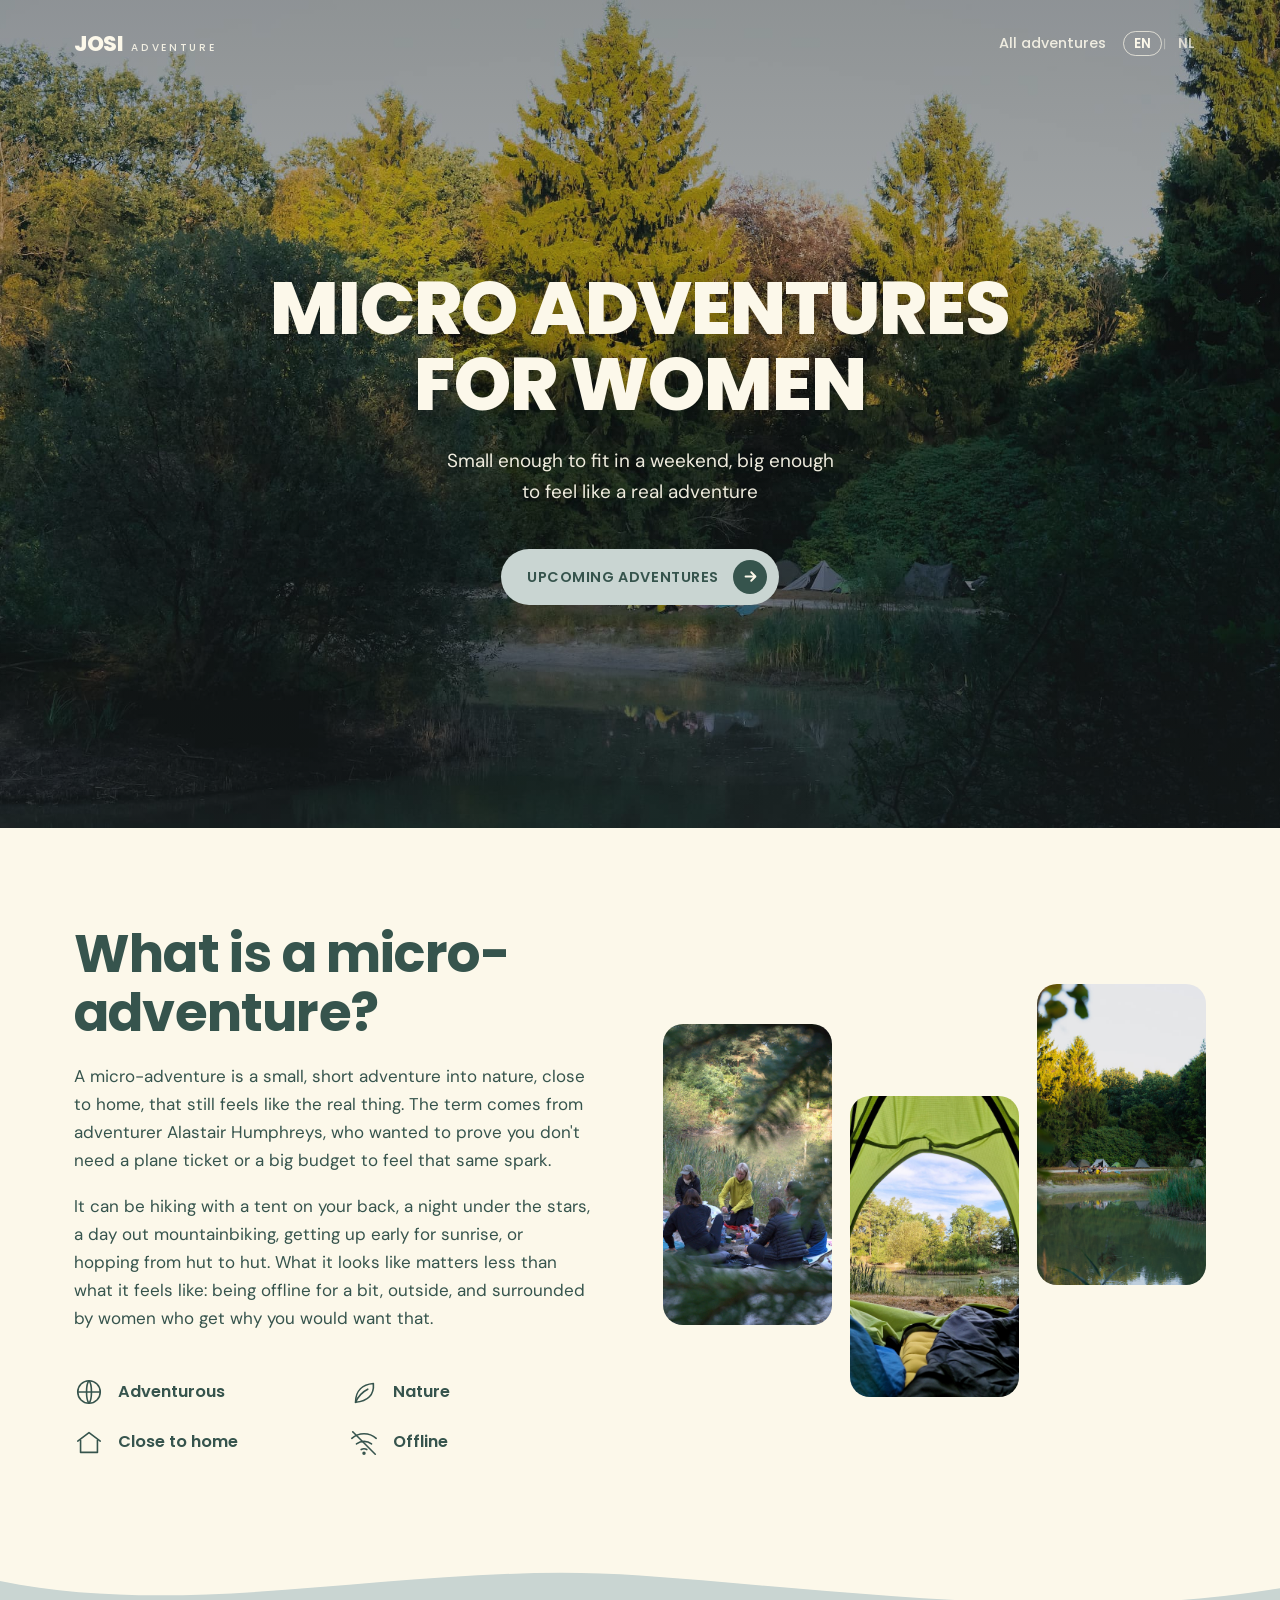
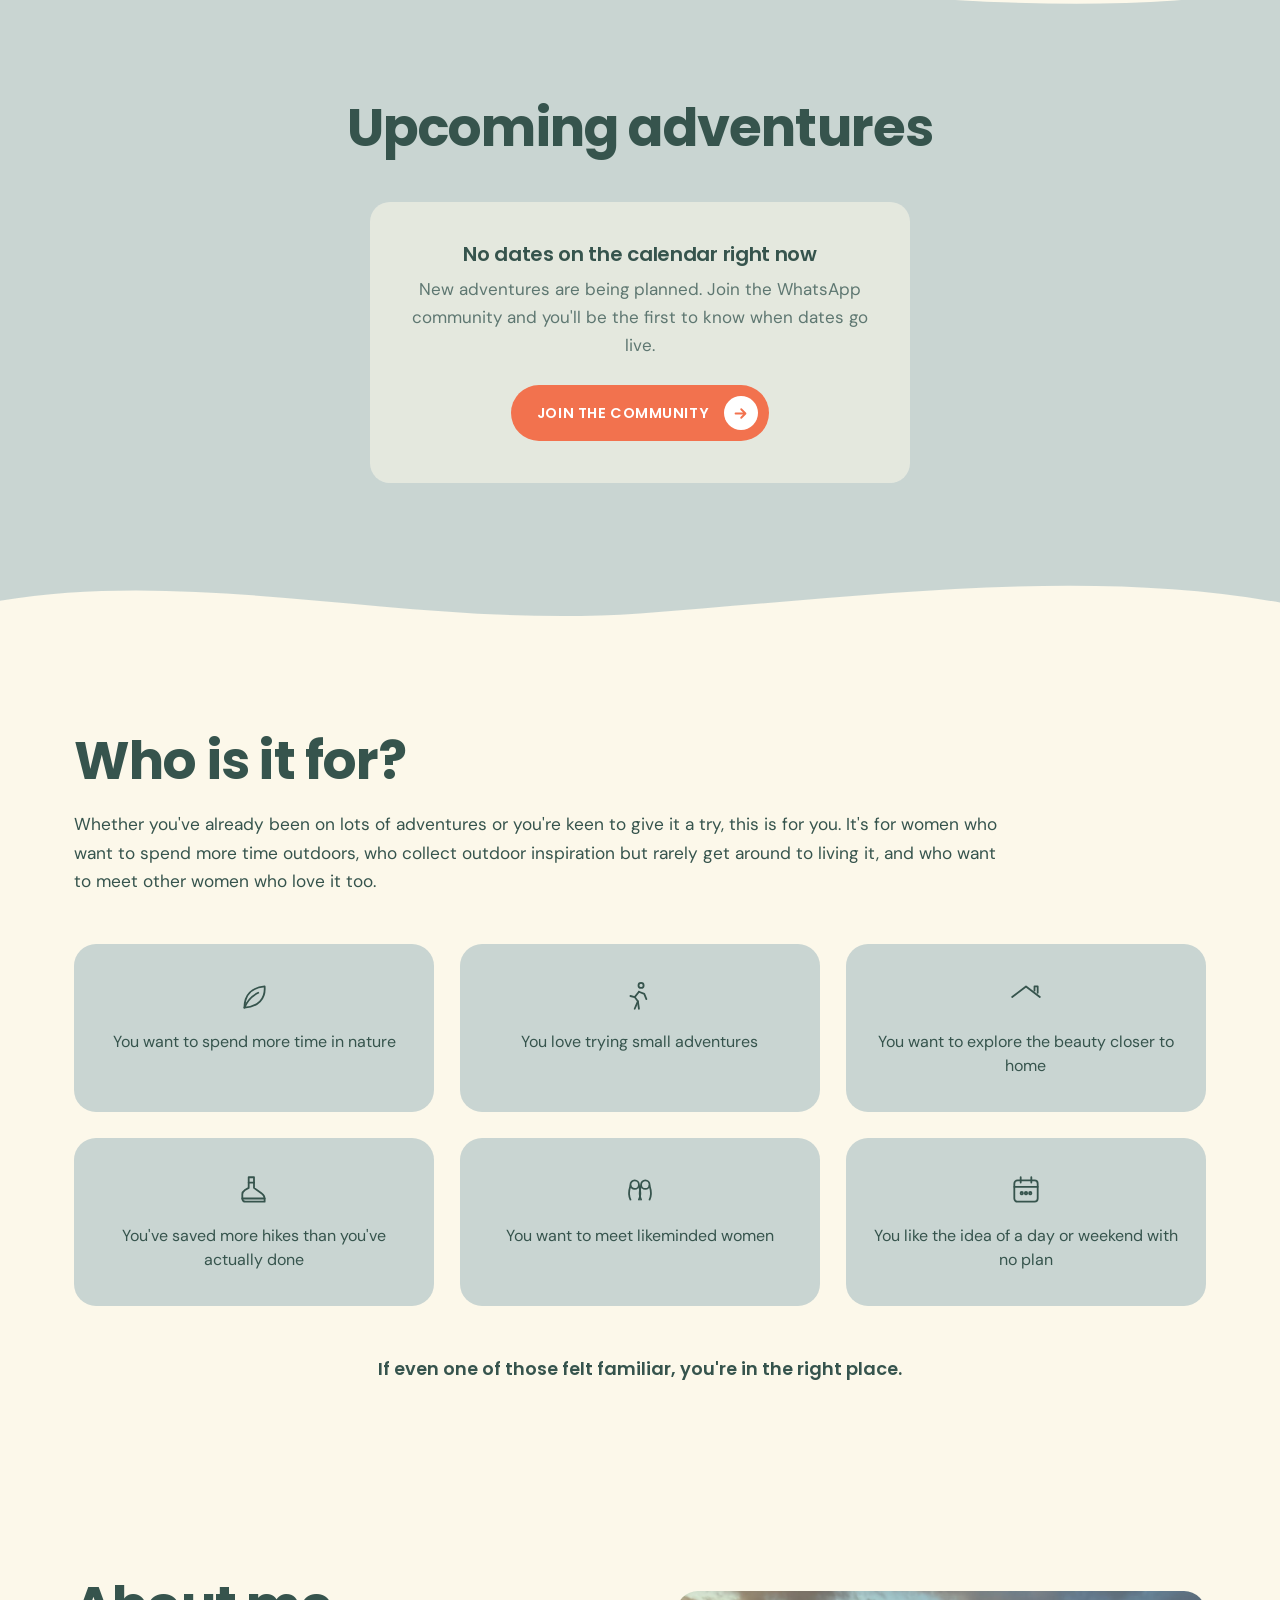
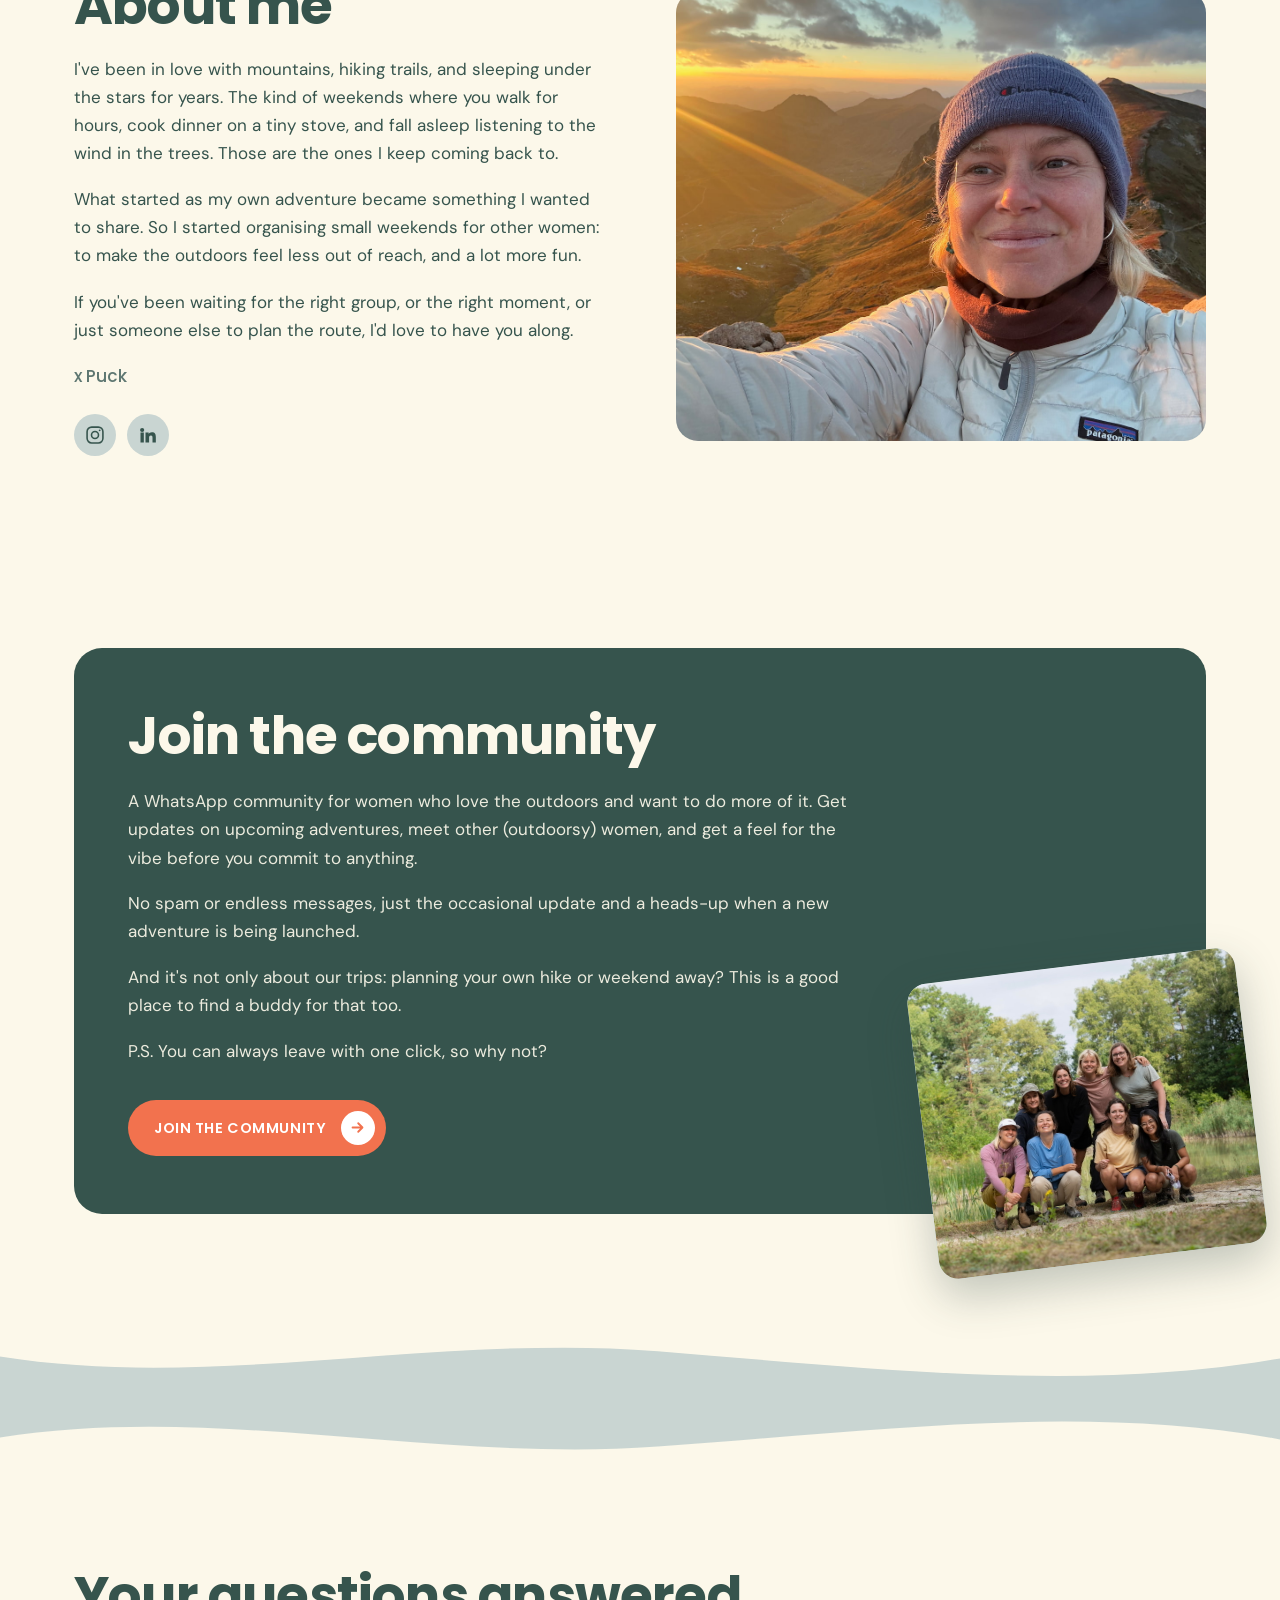
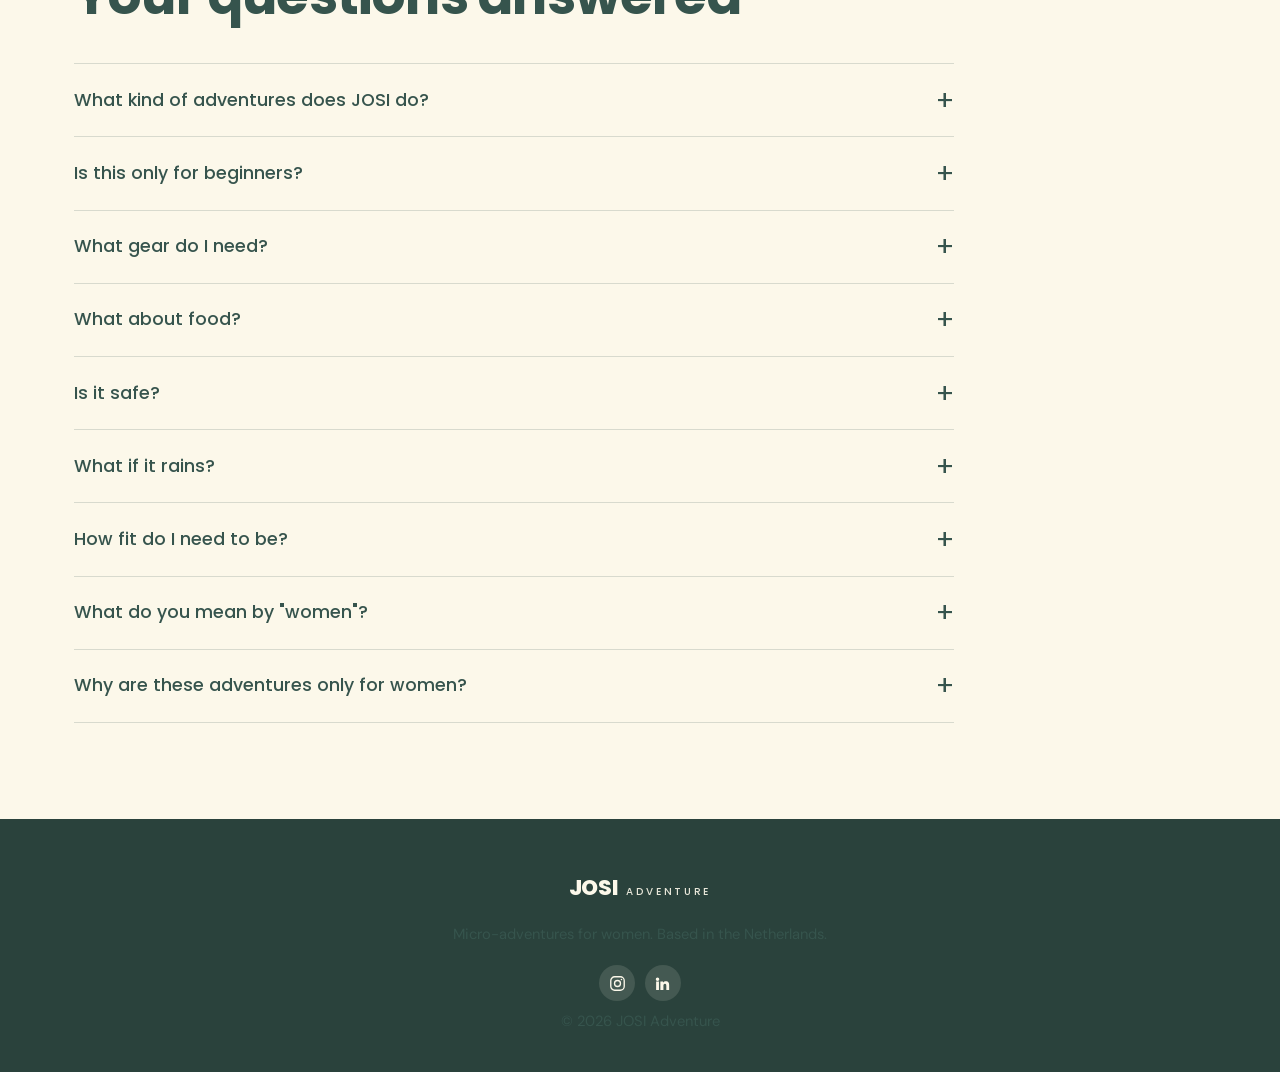
==== commit 05aec2bb: "Update and rename josi-outdoor.html to index.html" ====
--- a/index.html
+++ b/index.html
@@ -9,471 +9,7 @@
 <link rel="preconnect" href="https://fonts.googleapis.com" />
 <link rel="preconnect" href="https://fonts.gstatic.com" crossorigin />
 <link href="https://fonts.googleapis.com/css2?family=DM+Sans:opsz,wght@9..40,300;9..40,400;9..40,500&family=Poppins:wght@500;600;700;800&display=swap" rel="stylesheet" />
-<style>
-  :root {
-    --cream: #FCF8EA;
-    --cream-deep: #F4EFDC;
-    --sage: #C9D5D2;
-    --sage-deep: #B6C6C2;
-    --green: #36544D;
-    --green-deep: #2A423C;
-    --orange: #F2724E;
-    --orange-deep: #DC5D39;
-    --ink: #36544D;
-    --muted: #5E7771;
-    --maxw: 1180px;
-  }
-  * { box-sizing: border-box; margin: 0; padding: 0; }
-  html { scroll-behavior: smooth; }
-  body {
-    font-family: 'DM Sans', system-ui, sans-serif;
-    background: var(--cream);
-    color: var(--ink);
-    line-height: 1.65;
-    font-weight: 400;
-    font-size: 17px;
-    overflow-x: hidden;
-    -webkit-font-smoothing: antialiased;
-  }
-  h1, h2, h3, h4, .display {
-    font-family: 'Poppins', system-ui, sans-serif;
-    font-weight: 700;
-    color: var(--green);
-    line-height: 1.12;
-    letter-spacing: -0.015em;
-  }
-  h2 { font-size: clamp(2.1rem, 4.4vw, 3.3rem); margin-bottom: 1.25rem; }
-  h3 { font-size: 1.3rem; font-weight: 600; }
-  p { color: var(--ink); }
-  a { color: inherit; }
-  img { max-width: 100%; display: block; }
-
-  .container { max-width: var(--maxw); margin: 0 auto; padding: 0 1.5rem; }
-  .narrow { max-width: 820px; margin: 0 auto; }
-  section { padding: 6rem 0; position: relative; }
-  .lead { font-size: 1.08rem; color: var(--ink); }
-
-  /* ---------- WAVES ---------- */
-  .wave { line-height: 0; display: block; }
-  .wave svg { width: 100%; height: 72px; display: block; }
-  .wave--to-sage { background: var(--cream); }
-  .wave--to-sage path { fill: var(--sage); }
-  .wave--to-cream { background: var(--sage); }
-  .wave--to-cream path { fill: var(--cream); }
-
-  /* ---------- BUTTONS ---------- */
-  .pill {
-    display: inline-flex;
-    align-items: center;
-    gap: 0.9rem;
-    padding: 0.7rem 0.7rem 0.7rem 1.6rem;
-    border-radius: 999px;
-    text-decoration: none;
-    font-family: 'Poppins', sans-serif;
-    font-weight: 600;
-    font-size: 0.9rem;
-    letter-spacing: 0.04em;
-    text-transform: uppercase;
-    transition: transform .2s ease, background .2s ease;
-    border: none;
-    cursor: pointer;
-    line-height: 1;
-  }
-  .pill:hover { transform: translateY(-2px); }
-  .pill-arrow {
-    width: 34px; height: 34px;
-    border-radius: 50%;
-    display: grid; place-items: center;
-    flex-shrink: 0;
-  }
-  .pill-arrow svg { width: 17px; height: 17px; }
-
-  .pill--orange { background: var(--orange); color: #fff; }
-  .pill--orange:hover { background: var(--orange-deep); }
-  .pill--orange .pill-arrow { background: #fff; color: var(--orange); }
-
-  .pill--sage { background: var(--sage); color: var(--green); }
-  .pill--sage:hover { background: #fff; }
-  .pill--sage .pill-arrow { background: var(--green); color: var(--cream); }
-
-  .pill--ghost { background: transparent; color: var(--green); border: 1.5px solid var(--green); padding-right: 1.6rem; }
-  .pill--ghost:hover { background: var(--green); color: var(--cream); }
-
-  .text-link {
-    font-family: 'Poppins', sans-serif;
-    font-weight: 600;
-    color: var(--green);
-    text-decoration: underline;
-    text-underline-offset: 5px;
-    text-decoration-thickness: 2px;
-  }
-  .text-link:hover { color: var(--orange); }
-
-  /* ---------- NAV ---------- */
-  .nav {
-    position: absolute;
-    top: 0; left: 0; right: 0;
-    z-index: 20;
-    padding: 1.6rem 0;
-  }
-  .nav-inner {
-    max-width: var(--maxw);
-    margin: 0 auto;
-    padding: 0 1.5rem;
-    display: flex;
-    align-items: center;
-    justify-content: space-between;
-    gap: 1rem;
-  }
-  .logo {
-    display: inline-flex;
-    align-items: baseline;
-    gap: 0.5rem;
-    font-family: 'Poppins', sans-serif;
-    font-weight: 800;
-    font-size: 1.35rem;
-    letter-spacing: -0.02em;
-    color: var(--cream);
-    text-decoration: none;
-  }
-  .logo .logo-sub {
-    font-weight: 500;
-    font-size: 0.64rem;
-    letter-spacing: 0.26em;
-    text-transform: uppercase;
-    opacity: .9;
-  }
-  .nav-right { display: flex; align-items: center; gap: 1.1rem; }
-  .lang-toggle { display: flex; align-items: center; gap: 0.1rem; }
-  .lang-btn {
-    background: none;
-    border: 1.5px solid transparent;
-    padding: 0.3rem 0.6rem;
-    border-radius: 999px;
-    font: 600 0.82rem 'Poppins', sans-serif;
-    color: rgba(252,248,234,.72);
-    cursor: pointer;
-    transition: all .2s;
-    line-height: 1;
-  }
-  .lang-btn:hover { color: var(--cream); }
-  .lang-btn.active { color: var(--cream); border-color: rgba(252,248,234,.7); }
-  .lang-sep { color: rgba(252,248,234,.35); font-size: .82rem; }
-
-  /* ---------- HERO ---------- */
-  .hero {
-    position: relative;
-    min-height: 92vh;
-    display: grid;
-    place-items: center;
-    text-align: center;
-    padding: 8rem 0 5rem;
-    overflow: hidden;
-    background: var(--green-deep);
-  }
-  .hero-bg { position: absolute; inset: 0; z-index: 0; }
-  .hero-bg img { width: 100%; height: 100%; object-fit: cover; }
-  .hero-bg::after {
-    content: '';
-    position: absolute; inset: 0;
-    background: linear-gradient(180deg, rgba(26,35,36,.42) 0%, rgba(26,35,36,.30) 45%, rgba(26,35,36,.55) 100%);
-  }
-  .hero-inner { position: relative; z-index: 2; padding: 0 1.5rem; max-width: 900px; }
-  .hero h1 {
-    color: var(--cream);
-    font-weight: 800;
-    text-transform: uppercase;
-    font-size: clamp(2.4rem, 6.4vw, 4.6rem);
-    letter-spacing: -0.01em;
-    line-height: 1.03;
-    margin-bottom: 1.4rem;
-    text-shadow: 0 2px 24px rgba(0,0,0,.25);
-  }
-  .hero-sub {
-    color: rgba(252,248,234,.94);
-    font-size: clamp(1rem, 1.6vw, 1.18rem);
-    max-width: 30ch;
-    margin: 0 auto 2.6rem;
-    text-shadow: 0 1px 12px rgba(0,0,0,.3);
-  }
-
-  /* ---------- WHAT IS ---------- */
-  .whatis { background: var(--cream); }
-  .whatis-grid {
-    display: grid;
-    grid-template-columns: 1fr 1.05fr;
-    gap: 4.5rem;
-    align-items: center;
-  }
-  .whatis-text p + p { margin-top: 1.1rem; }
-  .whatis-tags {
-    display: grid;
-    grid-template-columns: 1fr 1fr;
-    gap: 1.3rem 2rem;
-    margin-top: 2.8rem;
-  }
-  .whatis-tag {
-    display: flex;
-    align-items: center;
-    gap: 0.9rem;
-    font-family: 'Poppins', sans-serif;
-    font-weight: 600;
-    color: var(--green);
-    font-size: 1.02rem;
-  }
-  .whatis-tag svg { width: 30px; height: 30px; flex-shrink: 0; color: var(--green); }
-  .whatis-photos {
-    display: grid;
-    grid-template-columns: repeat(3, 1fr);
-    gap: 1.1rem;
-    align-items: start;
-  }
-  .whatis-photos figure {
-    aspect-ratio: 9 / 16;
-    border-radius: 20px;
-    overflow: hidden;
-    background: var(--sage);
-    position: relative;
-  }
-  .whatis-photos figure img { width: 100%; height: 100%; object-fit: cover; }
-  .whatis-photos figure:nth-child(1) { margin-top: 2.5rem; }
-  .whatis-photos figure:nth-child(2) { margin-top: 7rem; }
-  .whatis-photos figure:nth-child(3) { margin-top: 0; }
-
-  /* ---------- ADVENTURES ---------- */
-  .adventures { background: var(--sage); padding: 4.5rem 0 5rem; text-align: center; }
-  .adventures h2 { margin-bottom: 2.8rem; }
-  .adv-grid {
-    display: grid;
-    grid-template-columns: repeat(auto-fit, minmax(290px, 1fr));
-    gap: 1.8rem;
-    margin: 0 auto;
-    text-align: left;
-  }
-  .adv-grid[data-count="1"] { max-width: 400px; }
-  .adv-grid[data-count="2"] { max-width: 790px; }
-  .adv-card {
-    position: relative;
-    border-radius: 20px;
-    overflow: hidden;
-    min-height: 460px;
-    display: flex;
-    flex-direction: column;
-    justify-content: flex-end;
-    background: var(--green);
-    transition: transform .25s ease;
-  }
-  .adv-card:hover { transform: translateY(-4px); }
-  .adv-card-bg { position: absolute; inset: 0; z-index: 0; }
-  .adv-card-bg img { width: 100%; height: 100%; object-fit: cover; }
-  .adv-card-bg::after {
-    content: '';
-    position: absolute; inset: 0;
-    background: linear-gradient(180deg, rgba(42,66,60,.30) 0%, rgba(42,66,60,.38) 40%, rgba(42,66,60,.80) 100%);
-  }
-  .adv-card-body { position: relative; z-index: 2; padding: 1.8rem; }
-  .adv-meta {
-    color: rgba(252,248,234,.92);
-    font-size: 0.95rem;
-    margin-bottom: 0.5rem;
-  }
-  .adv-title {
-    font-family: 'Poppins', sans-serif;
-    font-weight: 700;
-    font-size: 1.45rem;
-    color: var(--cream);
-    line-height: 1.15;
-    margin-bottom: 0.35rem;
-  }
-  .adv-desc {
-    color: rgba(252,248,234,.90);
-    font-size: 0.98rem;
-    line-height: 1.45;
-    margin-bottom: 1.4rem;
-  }
-  .adv-card .pill { font-size: 0.82rem; padding: 0.55rem 0.55rem 0.55rem 1.3rem; gap: 0.7rem; }
-  .adv-card .pill-arrow { width: 30px; height: 30px; }
-  .adv-badge {
-    position: absolute;
-    top: 1.1rem; right: 1.1rem;
-    z-index: 3;
-    background: var(--cream);
-    color: var(--green);
-    padding: 0.4rem 0.9rem;
-    border-radius: 999px;
-    font: 600 0.68rem 'Poppins', sans-serif;
-    letter-spacing: .14em;
-    text-transform: uppercase;
-  }
-  .adv-empty {
-    max-width: 540px;
-    margin: 0 auto;
-    background: rgba(252,248,234,.55);
-    border-radius: 20px;
-    padding: 2.6rem 2rem;
-  }
-  .adv-empty h3 { margin-bottom: .6rem; font-size: 1.25rem; }
-  .adv-empty p { color: var(--muted); margin-bottom: 1.6rem; }
-  .adv-status { color: var(--muted); font-size: .95rem; padding: 2rem 0; }
-  .adventures-footer { margin-top: 2.6rem; }
-
-  /* ---------- WHO IS IT FOR ---------- */
-  .who { background: var(--cream); }
-  .who-intro { max-width: 78ch; margin-bottom: 3rem; }
-  .who-grid {
-    display: grid;
-    grid-template-columns: repeat(3, 1fr);
-    gap: 1.6rem;
-  }
-  .who-tile {
-    background: var(--sage);
-    border-radius: 22px;
-    padding: 2.2rem 1.6rem;
-    text-align: center;
-    transition: transform .2s ease;
-  }
-  .who-tile:hover { transform: translateY(-3px); }
-  .who-tile svg { width: 34px; height: 34px; margin: 0 auto 1.1rem; color: var(--green); display: block; }
-  .who-tile p { color: var(--green); line-height: 1.45; font-size: 1rem; }
-  .who-pull {
-    text-align: center;
-    margin-top: 3rem;
-    font-family: 'Poppins', sans-serif;
-    font-weight: 600;
-    font-size: 1.12rem;
-    color: var(--green);
-  }
-
-  /* ---------- ABOUT ---------- */
-  .about { background: var(--cream); }
-  .about-grid {
-    display: grid;
-    grid-template-columns: 1fr 1fr;
-    gap: 4.5rem;
-    align-items: center;
-  }
-  .about-text p + p { margin-top: 1.15rem; }
-  .about-sign {
-    margin-top: 1.6rem;
-    font-family: 'Poppins', sans-serif;
-    font-weight: 500;
-    color: var(--muted);
-  }
-  .about-photo {
-    border-radius: 22px;
-    overflow: hidden;
-    aspect-ratio: 4 / 3.4;
-    background: var(--sage);
-  }
-  .about-photo img { width: 100%; height: 100%; object-fit: cover; }
-
-  /* ---------- WHATSAPP ---------- */
-  .wa { background: var(--cream); padding-bottom: 7rem; }
-  .wa-card {
-    background: var(--green);
-    border-radius: 28px;
-    padding: 3.6rem 3.4rem;
-    color: var(--cream);
-    position: relative;
-  }
-  .wa-card h2 { color: var(--cream); margin-bottom: 1.4rem; }
-  .wa-body { max-width: 60ch; }
-  .wa-body p { color: rgba(252,248,234,.92); }
-  .wa-body p + p { margin-top: 1.1rem; }
-  .wa-card .pill { margin-top: 2.2rem; }
-  .wa-photo {
-    position: absolute;
-    right: -46px;
-    bottom: -48px;
-    width: 330px;
-    aspect-ratio: 4 / 3.6;
-    border-radius: 20px;
-    overflow: hidden;
-    transform: rotate(-7deg);
-    box-shadow: 0 18px 44px rgba(42,66,60,.28);
-    background: var(--sage);
-  }
-  .wa-photo img { width: 100%; height: 100%; object-fit: cover; }
-
-  /* ---------- REVIEWS ---------- */
-  .reviews { background: var(--sage); text-align: center; padding: 4.5rem 0 5rem; }
-  .reviews h2 { margin-bottom: 3rem; }
-  .reviews-grid {
-    display: grid;
-    grid-template-columns: repeat(auto-fit, minmax(260px, 1fr));
-    gap: 2.4rem;
-    text-align: left;
-  }
-  .review-stars { color: var(--orange); letter-spacing: .12em; margin-bottom: .9rem; font-size: 1.05rem; }
-  .review-text { color: var(--green); margin-bottom: 1.1rem; line-height: 1.6; }
-  .review-name { font-family: 'Poppins', sans-serif; font-weight: 600; color: var(--green); }
-  .review-date { color: var(--muted); font-size: .9rem; }
-
-  /* ---------- FAQ ---------- */
-  .faq { background: var(--cream); }
-  .faq h2 { margin-bottom: 2.4rem; }
-  .faq-list { max-width: 880px; }
-  details { border-bottom: 1px solid rgba(54,84,77,.18); padding: 1.35rem 0; }
-  details:first-of-type { border-top: 1px solid rgba(54,84,77,.18); }
-  summary {
-    cursor: pointer;
-    list-style: none;
-    display: flex;
-    justify-content: space-between;
-    align-items: center;
-    gap: 1.2rem;
-    font-family: 'Poppins', sans-serif;
-    font-weight: 500;
-    font-size: 1.1rem;
-    color: var(--green);
-  }
-  summary::-webkit-details-marker { display: none; }
-  summary::after {
-    content: '+';
-    font-weight: 400;
-    font-size: 1.7rem;
-    line-height: 1;
-    color: var(--green);
-    transition: transform .22s ease;
-    flex-shrink: 0;
-  }
-  details[open] summary::after { transform: rotate(45deg); }
-  details p { margin-top: .95rem; color: var(--muted); line-height: 1.68; max-width: 72ch; }
-
-  /* ---------- FOOTER ---------- */
-  footer {
-    background: var(--green-deep);
-    color: rgba(252,248,234,.72);
-    padding: 3.2rem 0 2.4rem;
-    text-align: center;
-    font-size: .92rem;
-  }
-  footer .logo { color: var(--cream); margin-bottom: 1rem; }
-  footer a { color: rgba(252,248,234,.9); }
-
-  /* ---------- RESPONSIVE ---------- */
-  @media (max-width: 900px) {
-    section { padding: 4.5rem 0; }
-    .whatis-grid, .about-grid { grid-template-columns: 1fr; gap: 2.8rem; }
-    .whatis-photos figure:nth-child(1),
-    .whatis-photos figure:nth-child(2),
-    .whatis-photos figure:nth-child(3) { margin-top: 0; }
-    .who-grid { grid-template-columns: repeat(2, 1fr); gap: 1.1rem; }
-    .wa-card { padding: 2.6rem 1.8rem 3rem; }
-    .wa-photo { position: static; width: 100%; max-width: 330px; margin: 2.4rem auto 0; transform: rotate(-4deg); }
-    .wa { padding-bottom: 4.5rem; }
-    .hero { min-height: 82vh; }
-  }
-  @media (max-width: 560px) {
-    body { font-size: 16px; }
-    .who-grid { grid-template-columns: 1fr; }
-    .whatis-tags { grid-template-columns: 1fr; gap: 1rem; }
-    .adv-grid[data-count="1"], .adv-grid[data-count="2"] { max-width: 100%; }
-    .logo { font-size: 1.15rem; }
-    .logo .logo-sub { display: none; }
-    .pill { font-size: .8rem; padding-left: 1.2rem; }
-  }
-</style>
+<link rel="stylesheet" href="assets/styles.css" />
 <!-- Cloudflare Web Analytics (production only) -->
 <script>
   if (location.hostname === 'josi-adventure.nl' || location.hostname === 'www.josi-adventure.nl') {
@@ -487,11 +23,12 @@
 </head>
 <body>
 
-<!-- ============ NAV (overlays hero) ============ -->
+<!-- ============ NAV ============ -->
 <nav class="nav">
   <div class="nav-inner">
     <a class="logo" href="#top">JOSI<span class="logo-sub">Adventure</span></a>
     <div class="nav-right">
+      <a class="nav-link" href="adventures.html" data-i18n="nav.all">All adventures</a>
       <div class="lang-toggle">
         <button class="lang-btn active" data-lang="en">EN</button>
         <span class="lang-sep">|</span>
@@ -523,7 +60,7 @@
       <div class="whatis-text">
         <h2 data-i18n="whatIs.h2">What is a micro-adventure?</h2>
         <p data-i18n="whatIs.p1">A micro-adventure is a small, short adventure into nature, close to home, that still feels like the real thing. The term comes from adventurer Alastair Humphreys, who wanted to prove you don't need a plane ticket or a big budget to feel that same spark.</p>
-        <p data-i18n="whatIs.p2">It can be hiking with a tent on your back, a night under the stars, a day out mountainbiking, getting up early for sunrise, or hopping from hut to hut. What it looks like matters less than what it feels like: being offline for a bit, outside, surrounded by women who get why you'd want that.</p>
+        <p data-i18n="whatIs.p2">It can be hiking with a tent on your back, a night under the stars, a day out mountainbiking, getting up early for sunrise, or hopping from hut to hut. What it looks like matters less than what it feels like: being offline for a bit, outside, and surrounded by women who get why you would want that.</p>
         <div class="whatis-tags">
           <div class="whatis-tag">
             <svg viewBox="0 0 32 32" fill="none" stroke="currentColor" stroke-width="1.7" stroke-linecap="round" stroke-linejoin="round"><circle cx="16" cy="16" r="12"/><path d="M4 16h24M16 4c3.5 3.8 3.5 20 0 24M16 4c-3.5 3.8-3.5 20 0 24"/></svg>
@@ -559,10 +96,7 @@
   <div class="container">
     <h2 data-i18n="adv.h2">Upcoming adventures</h2>
 
-    <!-- populated by JS -->
     <div class="adv-grid" id="advGrid" hidden></div>
-
-    <!-- loading / error / empty states -->
     <p class="adv-status" id="advStatus" data-i18n="adv.loading">Loading dates…</p>
 
     <div class="adv-empty" id="advEmpty" hidden>
@@ -575,7 +109,7 @@
     </div>
 
     <div class="adventures-footer" id="advFooter" hidden>
-      <a href="adventures.html" class="text-link" data-i18n="adv.all">Find all upcoming adventures</a>
+      <a href="adventures.html" class="text-link" data-i18n="adv.all">Find all adventures</a>
     </div>
   </div>
 </section>
@@ -626,7 +160,17 @@
         <p data-i18n="about.p1">I've been in love with mountains, hiking trails, and sleeping under the stars for years. The kind of weekends where you walk for hours, cook dinner on a tiny stove, and fall asleep listening to the wind in the trees. Those are the ones I keep coming back to.</p>
         <p data-i18n="about.p2">What started as my own adventure became something I wanted to share. So I started organising small weekends for other women: to make the outdoors feel less out of reach, and a lot more fun.</p>
         <p data-i18n="about.p3">If you've been waiting for the right group, or the right moment, or just someone else to plan the route, I'd love to have you along.</p>
+        <!-- 4th paragraph only exists in the Dutch copy; hidden automatically in EN -->
+        <p data-i18n="about.p4" data-i18n-optional hidden></p>
         <p class="about-sign" data-i18n="about.sign">x Puck</p>
+        <div class="social-links">
+          <a href="https://www.instagram.com/puckjb/" target="_blank" rel="noopener" aria-label="Instagram">
+            <svg viewBox="0 0 24 24" fill="none" stroke="currentColor" stroke-width="1.9" stroke-linecap="round" stroke-linejoin="round"><rect x="2.5" y="2.5" width="19" height="19" rx="5.5"/><circle cx="12" cy="12" r="4.2"/><circle cx="17.6" cy="6.4" r="1.1" fill="currentColor" stroke="none"/></svg>
+          </a>
+          <a href="https://www.linkedin.com/in/puck-josefien-blokland-015/" target="_blank" rel="noopener" aria-label="LinkedIn">
+            <svg viewBox="0 0 24 24" fill="currentColor"><path d="M4.98 3.5a2.5 2.5 0 1 1 0 5 2.5 2.5 0 0 1 0-5zM3 9h4v12H3zM9 9h3.8v1.7h.05c.53-.95 1.83-1.95 3.77-1.95 4.03 0 4.78 2.5 4.78 5.76V21h-4v-5.5c0-1.31-.02-3-1.9-3-1.9 0-2.2 1.43-2.2 2.9V21H9z"/></svg>
+          </a>
+        </div>
       </div>
       <div class="about-photo">
         <img src="images/site/puck.jpg" alt="Puck, founder of JOSI Adventure" onerror="this.remove()" />
@@ -635,15 +179,16 @@
   </div>
 </section>
 
-<!-- ============ WHATSAPP COMMUNITY ============ -->
+<!-- ============ JOIN THE COMMUNITY ============ -->
 <section class="wa" id="whatsapp">
   <div class="container">
     <div class="wa-card">
       <div class="wa-body">
-        <h2 data-i18n="wa.h2">WhatsApp community</h2>
-        <p data-i18n="wa.p1">A WhatsApp community for women who love the outdoors and want to do more of it. Get updates on new dates, meet other women, and get a feel for the vibe before you commit to anything.</p>
-        <p data-i18n="wa.p2">No spam, just the occasional update on new dates, recaps, a heads up when spots open. And it's not only about our trips: planning your own hike or weekend away? This is a good place to find a buddy for that too.</p>
-        <p data-i18n="wa.p3">P.S. You can always leave with one click, so why not?</p>
+        <h2 data-i18n="wa.h2">Join the community</h2>
+        <p data-i18n="wa.p1">A WhatsApp community for women who love the outdoors and want to do more of it. Get updates on upcoming adventures, meet other (outdoorsy) women, and get a feel for the vibe before you commit to anything.</p>
+        <p data-i18n="wa.p2">No spam or endless messages, just the occasional update and a heads-up when a new adventure is being launched.</p>
+        <p data-i18n="wa.p3">And it's not only about our trips: planning your own hike or weekend away? This is a good place to find a buddy for that too.</p>
+        <p data-i18n="wa.p4">P.S. You can always leave with one click, so why not?</p>
         <a href="https://chat.whatsapp.com/IxuM4BLckEXEuDXC5jCITK" target="_blank" rel="noopener" class="pill pill--orange">
           <span data-i18n="wa.cta">Join the community</span>
           <span class="pill-arrow" aria-hidden="true"><svg viewBox="0 0 24 24" fill="none" stroke="currentColor" stroke-width="2.6" stroke-linecap="round" stroke-linejoin="round"><path d="M5 12h13M13 6l6 6-6 6"/></svg></span>
@@ -658,7 +203,7 @@
 
 <div class="wave wave--to-sage"><svg viewBox="0 0 1440 80" preserveAspectRatio="none"><path d="M0,34 C240,72 490,8 740,28 C990,48 1220,74 1440,36 L1440,80 L0,80 Z"/></svg></div>
 
-<!-- ============ REVIEWS (hidden until reviews exist) ============ -->
+<!-- ============ REVIEWS (hidden until the sheet has rows) ============ -->
 <section class="reviews" id="reviews" hidden>
   <div class="container">
     <h2 data-i18n="rev.h2">Reviews</h2>
@@ -717,421 +262,18 @@
   <div class="container">
     <a class="logo" href="#top">JOSI<span class="logo-sub">Adventure</span></a>
     <p data-i18n="footer.tagline">Micro-adventures for women. Based in the Netherlands.</p>
+    <div class="footer-social">
+      <a href="https://www.instagram.com/puckjb/" target="_blank" rel="noopener" aria-label="Instagram">
+        <svg viewBox="0 0 24 24" fill="none" stroke="currentColor" stroke-width="1.9" stroke-linecap="round" stroke-linejoin="round"><rect x="2.5" y="2.5" width="19" height="19" rx="5.5"/><circle cx="12" cy="12" r="4.2"/><circle cx="17.6" cy="6.4" r="1.1" fill="currentColor" stroke="none"/></svg>
+      </a>
+      <a href="https://www.linkedin.com/in/puck-josefien-blokland-015/" target="_blank" rel="noopener" aria-label="LinkedIn">
+        <svg viewBox="0 0 24 24" fill="currentColor"><path d="M4.98 3.5a2.5 2.5 0 1 1 0 5 2.5 2.5 0 0 1 0-5zM3 9h4v12H3zM9 9h3.8v1.7h.05c.53-.95 1.83-1.95 3.77-1.95 4.03 0 4.78 2.5 4.78 5.76V21h-4v-5.5c0-1.31-.02-3-1.9-3-1.9 0-2.2 1.43-2.2 2.9V21H9z"/></svg>
+      </a>
+    </div>
     <p style="margin-top:.5rem;">© 2026 JOSI Adventure</p>
   </div>
 </footer>
 
-<script>
-/* ============================================================
-   CONFIG — paste your published Google Sheet CSV URLs here.
-   Sheet → File → Share → Publish to web → (tab) → CSV → Publish
-   Leave blank to use the built-in fallback data below.
-   ============================================================ */
-const ADVENTURES_CSV_URL = 'https://docs.google.com/spreadsheets/d/e/2PACX-1vTOB3ULSOvcX71ZDG09c3p_ulePq0_JzQjEmMlNxw3YqSAl6x1eN7qTniL2gmxwBza9vGtg2YZP9Njd/pub?gid=0&single=true&output=csv';
-const REVIEWS_CSV_URL    = 'https://docs.google.com/spreadsheets/d/e/2PACX-1vTOB3ULSOvcX71ZDG09c3p_ulePq0_JzQjEmMlNxw3YqSAl6x1eN7qTniL2gmxwBza9vGtg2YZP9Njd/pub?gid=2005033756&single=true&output=csv';
-
-/* Fallback used when the sheet URL is blank or unreachable.
-   Keep one or two entries here so the site never looks broken. */
-const FALLBACK_ADVENTURES = [
-  {
-    id: '2026-11-autumn-hike-hut',
-    start_date: '2026-11-07',
-    end_date: '2026-11-08',
-    status: 'open',
-    meta_en: '1 night | 7-8 November',
-    meta_nl: '1 nacht | 7-8 november',
-    title_en: 'Autumn Hike & Hut',
-    title_nl: 'Herfstwandeling & Hut',
-    desc_en: '35km of walking, a cozy hut & offline time',
-    desc_nl: '35 km wandelen, een gezellige hut & offline tijd',
-    cover_image: 'images/adventures/2026-11-autumn-hike-hut/cover.jpg',
-    link_url: 'adventures.html'
-  }
-];
-
-/* ============================================================
-   TRANSLATIONS
-   ============================================================ */
-const translations = {
-  en: {
-    'hero.h1': "Micro adventures<br/>for women",
-    'hero.sub': "Small enough to fit in a weekend, big enough to feel like a real adventure",
-    'hero.cta': "Upcoming adventures",
-
-    'whatIs.h2': "What is a micro-adventure?",
-    'whatIs.p1': "A micro-adventure is a small, short adventure into nature, close to home, that still feels like the real thing. The term comes from adventurer Alastair Humphreys, who wanted to prove you don't need a plane ticket or a big budget to feel that same spark.",
-    'whatIs.p2': "It can be hiking with a tent on your back, a night under the stars, a day out mountainbiking, getting up early for sunrise, or hopping from hut to hut. What it looks like matters less than what it feels like: being offline for a bit, outside, surrounded by women who get why you'd want that.",
-    'whatIs.tag1': "Adventurous",
-    'whatIs.tag2': "Nature",
-    'whatIs.tag3': "Close to home",
-    'whatIs.tag4': "Offline",
-
-    'adv.h2': "Upcoming adventures",
-    'adv.loading': "Loading dates…",
-    'adv.emptyTitle': "No dates on the calendar right now",
-    'adv.emptyBody': "New adventures are being planned. Join the WhatsApp community and you'll be the first to know when dates go live.",
-    'adv.emptyCta': "Join the community",
-    'adv.all': "Find all upcoming adventures",
-    'adv.seeTrip': "See this trip",
-    'adv.full': "Fully booked",
-    'adv.waitlist': "Join the waitlist",
-    'adv.error': "Couldn't load the dates right now. Join the WhatsApp community for the latest.",
-
-    'who.h2': "Who is it for?",
-    'who.intro': "Whether you've already been on lots of adventures or you're keen to give it a try, this is for you. It's for women who want to spend more time outdoors, who collect outdoor inspiration but rarely get around to living it, and who want to meet other women who love it too.",
-    'who.t1': "You want to spend more time in nature",
-    'who.t2': "You love trying small adventures",
-    'who.t3': "You want to explore the beauty closer to home",
-    'who.t4': "You've saved more hikes than you've actually done",
-    'who.t5': "You want to meet likeminded women",
-    'who.t6': "You like the idea of a day or weekend with no plan",
-    'who.pull': "If even one of those felt familiar, you're in the right place.",
-
-    'about.h2': "About me",
-    'about.p1': "I've been in love with mountains, hiking trails, and sleeping under the stars for years. The kind of weekends where you walk for hours, cook dinner on a tiny stove, and fall asleep listening to the wind in the trees. Those are the ones I keep coming back to.",
-    'about.p2': "What started as my own adventure became something I wanted to share. So I started organising small weekends for other women: to make the outdoors feel less out of reach, and a lot more fun.",
-    'about.p3': "If you've been waiting for the right group, or the right moment, or just someone else to plan the route, I'd love to have you along.",
-    'about.sign': "x Puck",
-
-    'wa.h2': "WhatsApp community",
-    'wa.p1': "A WhatsApp community for women who love the outdoors and want to do more of it. Get updates on new dates, meet other women, and get a feel for the vibe before you commit to anything.",
-    'wa.p2': "No spam, just the occasional update on new dates, recaps, a heads up when spots open. And it's not only about our trips: planning your own hike or weekend away? This is a good place to find a buddy for that too.",
-    'wa.p3': "P.S. You can always leave with one click, so why not?",
-    'wa.cta': "Join the community",
-
-    'rev.h2': "Reviews",
-
-    'faq.h2': "Your questions answered",
-    'faq.q1.s': "What kind of adventures does JOSI do?",
-    'faq.q1.a': "Hiking and wildcamping weekends are the core of it, but not the only thing — think day trips close to home, a night in a simple hut instead of a tent, winter adventures, and other formats as they come up. Every listing says exactly what kind of adventure it is and what to expect.",
-    'faq.q2.s': "Is this only for beginners?",
-    'faq.q2.a': "Not at all. Whether you're brand new to being outside or you've done this a hundred times, you'll fit in. Some women come for the adventure, some for the community, some just want time outside with people who get it.",
-    'faq.q3.s': "What gear do I need?",
-    'faq.q3.a': "Depends on the adventure — every listing spells it out. As a starting point, most people already own what they need: proper shoes, layers, something for the rain. Missing something specific, like a sleeping bag for an overnight? I can point you to rentals or gear worth borrowing.",
-    'faq.q4.s': "What about food?",
-    'faq.q4.a': "Depends on the trip. For an overnight, dinner and breakfast are included and you bring your own lunch and snacks; for a day adventure, you'll usually sort your own food. Each listing says which, and I'll send tips on what works well for whatever we're doing.",
-    'faq.q5.s': "Is it safe?",
-    'faq.q5.a': "Yes. I'm with you for the whole thing, routes (and camping spots, for anything overnight) are scouted in advance, and small groups mean nobody gets lost in the shuffle.",
-    'faq.q6.s': "What if it rains?",
-    'faq.q6.a': "We go anyway, that's part of it. You'll be prepped with the right gear, and honestly, a rainy hike — or a wet night in a tent — makes for the best stories. If the weather's genuinely unsafe, we adapt.",
-    'faq.q7.s': "How fit do I need to be?",
-    'faq.q7.a': "Depends on the adventure, and each listing says what to expect. As a rule: if you can be active outdoors for a few hours, you're set. It's not about a punishing pace — we move so people can still chat and look around.",
-    'faq.q8.s': "What do you mean by \"women\"?",
-    'faq.q8.a': "Everyone who identifies as a woman is welcome — cis women, trans women, and anyone whose experience or identity feels connected to womanhood and who'd feel at home in a women-centered space. What matters here is kindness, respect and looking out for each other, not fitting a strict definition. Not sure if this is the right space for you? Reach out and ask — you're always welcome to.",
-    'faq.q9.s': "Why are these adventures only for women?",
-    'faq.q9.a': "I started these because I wanted a space where women could try new things and ask the obvious questions without feeling like they already had to know what they're doing. Outdoor spaces can feel male-dominated, and that changes how comfortable you feel showing up as a beginner. This isn't about excluding anyone — it's about building something around a specific kind of group, where people can show up as they are, ask for help without embarrassment, and meet others looking for the same thing. My hope is just that more women end up outside more often, doing things they weren't sure they could.",
-
-    'footer.tagline': "Micro-adventures for women. Based in the Netherlands."
-  },
-
-  nl: {
-    'hero.h1': "Micro adventures<br/>voor vrouwen",
-    'hero.sub': "Klein genoeg voor een weekend, groot genoeg om als een echt avontuur te voelen",
-    'hero.cta': "Aankomende avonturen",
-
-    'whatIs.h2': "Wat is een micro-adventure?",
-    'whatIs.p1': "Een micro-adventure is een klein, kort avontuur de natuur in, dicht bij huis, dat toch echt als een avontuur voelt. De term komt van avonturier Alastair Humphreys, die wilde bewijzen dat je geen vliegticket of groot budget nodig hebt om diezelfde vonk te voelen.",
-    'whatIs.p2': "Het kan wandelen zijn met een tent op je rug, een nacht onder de sterren, een dag mountainbiken, vroeg opstaan voor zonsopkomst, of van hut naar hut trekken. Hoe het eruitziet is minder belangrijk dan hoe het voelt: even offline, buiten, omringd door vrouwen die snappen waarom je dat wilt.",
-    'whatIs.tag1': "Avontuurlijk",
-    'whatIs.tag2': "Natuur",
-    'whatIs.tag3': "Dicht bij huis",
-    'whatIs.tag4': "Offline",
-
-    'adv.h2': "Aankomende avonturen",
-    'adv.loading': "Data laden…",
-    'adv.emptyTitle': "Nog geen data in de agenda",
-    'adv.emptyBody': "Er worden nieuwe avonturen gepland. Word lid van de WhatsApp community en je hoort als eerste wanneer de data live gaan.",
-    'adv.emptyCta': "Word lid",
-    'adv.all': "Bekijk alle aankomende avonturen",
-    'adv.seeTrip': "Bekijk deze trip",
-    'adv.full': "Volgeboekt",
-    'adv.waitlist': "Zet me op de wachtlijst",
-    'adv.error': "De data konden even niet geladen worden. Word lid van de WhatsApp community voor het laatste nieuws.",
-
-    'who.h2': "Voor wie is het?",
-    'who.intro': "Of je nu al veel avonturen hebt beleefd of het graag een keer wilt proberen, dit is voor jou. Voor vrouwen die meer tijd buiten willen doorbrengen, die outdoor inspiratie verzamelen maar er zelden aan toekomen, en die andere vrouwen willen ontmoeten die er net zo van houden.",
-    'who.t1': "Je wilt meer tijd in de natuur doorbrengen",
-    'who.t2': "Je vindt het leuk om kleine avonturen te proberen",
-    'who.t3': "Je wilt de schoonheid dichter bij huis ontdekken",
-    'who.t4': "Je hebt meer wandelingen opgeslagen dan je er gelopen hebt",
-    'who.t5': "Je wilt gelijkgestemde vrouwen ontmoeten",
-    'who.t6': "Je houdt van het idee van een dag of weekend zonder plan",
-    'who.pull': "Als zelfs één daarvan bekend voelt, ben je hier op de juiste plek.",
-
-    'about.h2': "Over mij",
-    'about.p1': "Ik ben al jaren verliefd op bergen, wandelpaden, en slapen onder de sterren. Het soort weekenden waarin je urenlang loopt, je avondeten kookt op een klein gasbrandertje, en in slaap valt met de wind door de bomen. Daar blijf ik naar terugkomen.",
-    'about.p2': "Wat begon als mijn eigen avontuur, groeide uit tot iets wat ik graag met anderen wilde delen. Daarom ben ik begonnen met het organiseren van kleine weekendjes weg voor andere vrouwen: om het buitenleven minder onbereikbaar te laten lijken en een stuk leuker te maken.",
-    'about.p3': "Heb je gewacht op de juiste groep, het juiste moment, of gewoon iemand anders die de route plant? Ik heb je er graag bij!",
-    'about.sign': "x Puck",
-
-    'wa.h2': "WhatsApp community",
-    'wa.p1': "Een WhatsApp community voor vrouwen die van buiten houden en er meer van willen. Ontvang updates over nieuwe data, ontmoet andere vrouwen, en proef de sfeer voordat je je ergens aan vastlegt.",
-    'wa.p2': "Geen spam, alleen af en toe een update over nieuwe data, recaps, en een seintje als er plekken vrijkomen. En het gaat niet alleen over onze trips: plan je je eigen wandeling of weekendje weg? Dit is ook een goede plek om daar een buddy voor te vinden.",
-    'wa.p3': "P.S. Je kunt er altijd met één klik weer uit, dus waarom niet?",
-    'wa.cta': "Word lid",
-
-    'rev.h2': "Reviews",
-
-    'faq.h2': "Jouw vragen beantwoord",
-    'faq.q1.s': "Wat voor avonturen doet JOSI?",
-    'faq.q1.a': "Wandel- en wildkampeerweekenden zijn de kern, maar niet het enige — denk aan dagtochten dicht bij huis, een nacht in een simpele hut in plaats van een tent, winteravonturen, en andere vormen als ze langskomen. Bij elk avontuur staat precies wat voor soort het is en wat je kunt verwachten.",
-    'faq.q2.s': "Is dit alleen voor beginners?",
-    'faq.q2.a': "Helemaal niet. Of je nu compleet nieuw bent in buiten zijn of je hebt het al honderd keer gedaan, je past erbij. Sommige vrouwen komen voor het avontuur, sommigen voor de community, sommigen willen gewoon tijd buiten met mensen die het snappen.",
-    'faq.q3.s': "Welke uitrusting heb ik nodig?",
-    'faq.q3.a': "Hangt af van het avontuur — bij elk avontuur staat het erbij. Om te beginnen: de meeste mensen hebben al wat ze nodig hebben. Goede schoenen, laagjes, iets tegen de regen. Mis je iets specifieks, zoals een slaapzak voor een overnachting? Ik kan je wijzen op verhuur of spullen die je kunt lenen.",
-    'faq.q4.s': "En het eten?",
-    'faq.q4.a': "Hangt af van de trip. Bij een overnachting zijn avondeten en ontbijt inbegrepen en neem je zelf je lunch en tussendoortjes mee; bij een dagavontuur regel je meestal je eigen eten. Bij elk avontuur staat welke van de twee, en ik stuur tips over wat goed werkt voor wat we gaan doen.",
-    'faq.q5.s': "Is het veilig?",
-    'faq.q5.a': "Ja. Ik ben er de hele tijd bij, routes (en kampeerplekken, bij alles met een overnachting) worden vooraf gescout, en kleine groepen betekenen dat niemand uit het oog verloren wordt.",
-    'faq.q6.s': "En als het regent?",
-    'faq.q6.a': "Dan gaan we toch, dat hoort erbij. Je hebt de juiste uitrusting bij je, en eerlijk, een regenachtige wandeling — of een natte nacht in een tent — levert de beste verhalen op. Als het weer echt onveilig is, passen we het aan.",
-    'faq.q7.s': "Hoe fit moet ik zijn?",
-    'faq.q7.a': "Hangt af van het avontuur, en bij elk avontuur staat wat je kunt verwachten. Als vuistregel: als je een paar uur actief buiten kunt zijn, zit je goed. Het gaat niet om een moordend tempo — we gaan zo dat mensen nog kunnen kletsen en rondkijken.",
-    'faq.q8.s': "Wat bedoel je met \"vrouwen\"?",
-    'faq.q8.a': "Iedereen die zich identificeert als vrouw is welkom — cis vrouwen, trans vrouwen, en iedereen wiens ervaring of identiteit zich verbonden voelt met vrouw-zijn en die zich thuis zou voelen in een vrouwgerichte ruimte. Wat hier telt is vriendelijkheid, respect en oog hebben voor elkaar, niet het passen binnen een strikte definitie. Niet zeker of dit de juiste plek voor je is? Neem contact op en vraag het — dat mag altijd.",
-    'faq.q9.s': "Waarom zijn deze avonturen alleen voor vrouwen?",
-    'faq.q9.a': "Ik ben hiermee begonnen omdat ik een plek wilde waar vrouwen nieuwe dingen konden proberen en de voor de hand liggende vragen konden stellen zonder het gevoel te hebben dat ze het al moesten weten. Outdoor plekken kunnen mannen-gedomineerd aanvoelen, en dat verandert hoe comfortabel je je voelt om als beginner te komen. Dit gaat er niet om iemand uit te sluiten — het gaat om iets bouwen rond een specifiek soort groep, waar mensen kunnen zijn wie ze zijn, om hulp kunnen vragen zonder schaamte, en anderen ontmoeten die hetzelfde zoeken. Mijn hoop is gewoon dat meer vrouwen vaker buiten zijn, dingen doen waarvan ze niet zeker wisten of ze het konden.",
-
-    'footer.tagline': "Micro-adventures voor vrouwen. Gevestigd in Nederland."
-  }
-};
-
-/* ============================================================
-   HELPERS
-   ============================================================ */
-let CURRENT_LANG = 'en';
-let ADVENTURES = [];
-let REVIEWS = [];
-
-const t = (key, lang) => (translations[lang] && translations[lang][key]) || translations.en[key] || '';
-
-function esc(s) {
-  return String(s == null ? '' : s)
-    .replace(/&/g, '&amp;').replace(/</g, '&lt;')
-    .replace(/>/g, '&gt;').replace(/"/g, '&quot;');
-}
-
-/* Minimal but correct CSV parser: handles quoted fields, escaped quotes, CRLF */
-function parseCSV(text) {
-  const rows = [];
-  let row = [], field = '', inQuotes = false;
-  for (let i = 0; i < text.length; i++) {
-    const c = text[i];
-    if (inQuotes) {
-      if (c === '"' && text[i + 1] === '"') { field += '"'; i++; }
-      else if (c === '"') inQuotes = false;
-      else field += c;
-    } else {
-      if (c === '"') inQuotes = true;
-      else if (c === ',') { row.push(field); field = ''; }
-      else if (c === '\n') { row.push(field); rows.push(row); row = []; field = ''; }
-      else if (c !== '\r') field += c;
-    }
-  }
-  if (field.length || row.length) { row.push(field); rows.push(row); }
-  return rows;
-}
-
-/* Header aliases — so a slightly differently named column still works.
-   Left = what your sheet might say, right = what the code looks for. */
-const HEADER_ALIASES = {
-  title: 'title_en', name: 'title_en', heading: 'title_en',
-  description: 'desc_en', desc: 'desc_en', subtitle: 'desc_en', summary: 'desc_en',
-  meta: 'meta_en', date: 'meta_en', dates: 'meta_en', when: 'meta_en',
-  image: 'cover_image', cover: 'cover_image', photo: 'cover_image', img: 'cover_image',
-  link: 'link_url', url: 'link_url', trip_url: 'link_url',
-  start: 'start_date', begin: 'start_date',
-  end: 'end_date', finish: 'end_date',
-  rating: 'stars', score: 'stars',
-  text: 'text_en', review: 'text_en', quote: 'text_en', review_text: 'text_en'
-};
-
-function csvToObjects(text, label) {
-  const rows = parseCSV(text);
-  if (rows.length < 2) {
-    console.warn('[' + label + '] sheet loaded but has no data rows.');
-    return [];
-  }
-  const headers = rows[0].map(h => h.trim().toLowerCase().replace(/\s+/g, '_'));
-  console.info('[' + label + '] columns found:', headers.filter(Boolean).join(', '));
-
-  return rows.slice(1)
-    .filter(r => r.some(c => c && c.trim()))
-    .map(r => {
-      const o = {};
-      headers.forEach((h, i) => { if (h) o[h] = (r[i] || '').trim(); });
-      // fill canonical keys from aliases, without overwriting real values
-      for (const alias in HEADER_ALIASES) {
-        const canon = HEADER_ALIASES[alias];
-        if (o[alias] && !o[canon]) o[canon] = o[alias];
-      }
-      return o;
-    });
-}
-
-/* An adventure is "upcoming" if its end date (or start date) is today or later */
-function isUpcoming(a) {
-  const d = a.end_date || a.start_date;
-  if (!d) return true;                       // no date → always show
-  const when = new Date(d + 'T23:59:59');
-  if (isNaN(when)) return true;              // unparseable → don't hide it
-  return when >= new Date();
-}
-
-/* ============================================================
-   RENDER — ADVENTURES
-   ============================================================ */
-function renderAdventures() {
-  const grid    = document.getElementById('advGrid');
-  const status  = document.getElementById('advStatus');
-  const empty   = document.getElementById('advEmpty');
-  const footer  = document.getElementById('advFooter');
-  const lang    = CURRENT_LANG;
-
-  const list = ADVENTURES.filter(isUpcoming).sort((a, b) =>
-    String(a.start_date || '').localeCompare(String(b.start_date || ''))
-  );
-
-  status.hidden = true;
-
-  if (!list.length) {
-    grid.hidden = true;
-    footer.hidden = true;
-    empty.hidden = false;
-    return;
-  }
-
-  empty.hidden = true;
-  grid.hidden = false;
-  footer.hidden = false;
-  grid.dataset.count = list.length;
-  grid.innerHTML = '';
-
-  const arrow = `<span class="pill-arrow" aria-hidden="true"><svg viewBox="0 0 24 24" fill="none" stroke="currentColor" stroke-width="2.6" stroke-linecap="round" stroke-linejoin="round"><path d="M5 12h13M13 6l6 6-6 6"/></svg></span>`;
-
-  list.forEach(a => {
-    const isFull = (a.status || '').toLowerCase() === 'full';
-    const meta   = a['meta_' + lang]  || a.meta_en  || '';
-    const title  = a['title_' + lang] || a.title_en || '';
-    const desc   = a['desc_' + lang]  || a.desc_en  || '';
-    const href   = isFull ? '#whatsapp' : (a.link_url || 'adventures.html');
-    const label  = isFull ? t('adv.waitlist', lang) : t('adv.seeTrip', lang);
-
-    const card = document.createElement('article');
-    card.className = 'adv-card';
-    card.innerHTML = `
-      ${a.cover_image ? `<div class="adv-card-bg"><img src="${esc(a.cover_image)}" alt="" onerror="this.remove()"></div>` : `<div class="adv-card-bg"></div>`}
-      ${isFull ? `<div class="adv-badge">${esc(t('adv.full', lang))}</div>` : ''}
-      <div class="adv-card-body">
-        ${meta  ? `<p class="adv-meta">${esc(meta)}</p>` : ''}
-        ${title ? `<h3 class="adv-title">${esc(title)}</h3>` : ''}
-        ${desc  ? `<p class="adv-desc">${esc(desc)}</p>` : ''}
-        <a class="pill ${isFull ? 'pill--sage' : 'pill--orange'}" href="${esc(href)}">
-          <span>${esc(label)}</span>${arrow}
-        </a>
-      </div>`;
-    grid.appendChild(card);
-  });
-}
-
-async function loadAdventures() {
-  const status = document.getElementById('advStatus');
-  if (!ADVENTURES_CSV_URL) {
-    ADVENTURES = FALLBACK_ADVENTURES;
-    renderAdventures();
-    return;
-  }
-  try {
-    const res = await fetch(ADVENTURES_CSV_URL, { cache: 'no-store' });
-    if (!res.ok) throw new Error('HTTP ' + res.status);
-    const rows = csvToObjects(await res.text(), 'adventures');
-    ADVENTURES = rows.length ? rows : FALLBACK_ADVENTURES;
-  } catch (err) {
-    console.warn('[adventures] sheet unreachable, using fallback:', err);
-    ADVENTURES = FALLBACK_ADVENTURES;
-    status.textContent = t('adv.error', CURRENT_LANG);
-  }
-  renderAdventures();
-}
-
-/* ============================================================
-   RENDER — REVIEWS (section stays hidden if there are none)
-   ============================================================ */
-function renderReviews() {
-  const section = document.getElementById('reviews');
-  const wave    = document.getElementById('revWave');
-  const grid    = document.getElementById('revGrid');
-  const lang    = CURRENT_LANG;
-
-  if (!REVIEWS.length) { section.hidden = true; wave.hidden = true; return; }
-
-  section.hidden = false;
-  wave.hidden = false;
-  grid.innerHTML = '';
-
-  REVIEWS.forEach(r => {
-    const stars = Math.max(0, Math.min(5, parseInt(r.stars, 10) || 5));
-    const text  = r['text_' + lang] || r.text_en || r.text || '';
-    const div = document.createElement('div');
-    div.innerHTML = `
-      <div class="review-stars" aria-label="${stars} out of 5">${'★'.repeat(stars)}${'☆'.repeat(5 - stars)}</div>
-      <p class="review-text">${esc(text)}</p>
-      <p class="review-name">${esc(r.name || '')}</p>
-      <p class="review-date">${esc(r.date || '')}</p>`;
-    grid.appendChild(div);
-  });
-}
-
-async function loadReviews() {
-  if (!REVIEWS_CSV_URL) { renderReviews(); return; }
-  try {
-    const res = await fetch(REVIEWS_CSV_URL, { cache: 'no-store' });
-    if (!res.ok) throw new Error('HTTP ' + res.status);
-    REVIEWS = csvToObjects(await res.text(), 'reviews');
-  } catch (err) {
-    console.warn('[reviews] sheet unreachable:', err);
-    REVIEWS = [];
-  }
-  renderReviews();
-}
-
-/* ============================================================
-   LANGUAGE
-   ============================================================ */
-function setLang(lang) {
-  if (!translations[lang]) lang = 'en';
-  CURRENT_LANG = lang;
-  try { localStorage.setItem('josi-lang', lang); } catch (e) {}
-  document.documentElement.lang = lang;
-
-  document.querySelectorAll('[data-i18n]').forEach(el => {
-    const val = translations[lang][el.dataset.i18n];
-    if (val !== undefined) el.innerHTML = val;
-  });
-  document.querySelectorAll('.lang-btn').forEach(b =>
-    b.classList.toggle('active', b.dataset.lang === lang)
-  );
-
-  renderAdventures();   // re-render dynamic content in the new language
-  renderReviews();
-}
-
-document.querySelectorAll('.lang-btn').forEach(b =>
-  b.addEventListener('click', () => setLang(b.dataset.lang))
-);
-
-/* ============================================================
-   INIT
-   ============================================================ */
-let initialLang = 'en';
-try {
-  initialLang = localStorage.getItem('josi-lang') ||
-    (navigator.language && navigator.language.toLowerCase().startsWith('nl') ? 'nl' : 'en');
-} catch (e) {}
-
-setLang(initialLang);
-loadAdventures();
-loadReviews();
-</script>
+<script src="assets/site.js"></script>
 </body>
 </html>
--- a/assets/styles.css
+++ b/assets/styles.css
@@ -0,0 +1,568 @@
+/* ==========================================================================
+   JOSI Adventure — shared stylesheet
+   Used by index (josi-outdoor.html) and adventures.html
+   ========================================================================== */
+
+:root {
+  --cream: #FCF8EA;
+  --cream-deep: #F4EFDC;
+  --sage: #C9D5D2;
+  --sage-deep: #B6C6C2;
+  --green: #36544D;
+  --green-deep: #2A423C;
+  --orange: #F2724E;
+  --orange-deep: #DC5D39;
+  --ink: #36544D;
+  --muted: #5E7771;
+  --maxw: 1180px;
+
+  /* Hero crop focus. 50% = centre of the photo, higher = show more of the
+     lower part of the image. Nudge this if people get cut off. */
+  --hero-focus: center 58%;
+}
+
+* { box-sizing: border-box; margin: 0; padding: 0; }
+html { scroll-behavior: smooth; }
+
+body {
+  font-family: 'DM Sans', system-ui, sans-serif;
+  background: var(--cream);
+  color: var(--ink);
+  line-height: 1.65;
+  font-weight: 400;
+  font-size: 17px;
+  overflow-x: hidden;
+  -webkit-font-smoothing: antialiased;
+}
+
+h1, h2, h3, h4, .display {
+  font-family: 'Poppins', system-ui, sans-serif;
+  font-weight: 700;
+  color: var(--green);
+  line-height: 1.12;
+  letter-spacing: -0.015em;
+}
+h2 { font-size: clamp(2.1rem, 4.4vw, 3.3rem); margin-bottom: 1.25rem; }
+h3 { font-size: 1.3rem; font-weight: 600; }
+p { color: var(--ink); }
+a { color: inherit; }
+img { max-width: 100%; display: block; }
+
+.container { max-width: var(--maxw); margin: 0 auto; padding: 0 1.5rem; }
+.narrow { max-width: 820px; margin: 0 auto; }
+section { padding: 6rem 0; position: relative; }
+.lead { font-size: 1.08rem; }
+
+/* ---------- WAVES ---------- */
+.wave { line-height: 0; display: block; }
+.wave svg { width: 100%; height: 72px; display: block; }
+.wave--to-sage { background: var(--cream); }
+.wave--to-sage path { fill: var(--sage); }
+.wave--to-cream { background: var(--sage); }
+.wave--to-cream path { fill: var(--cream); }
+
+/* ---------- BUTTONS ---------- */
+.pill {
+  display: inline-flex;
+  align-items: center;
+  gap: 0.9rem;
+  padding: 0.7rem 0.7rem 0.7rem 1.6rem;
+  border-radius: 999px;
+  text-decoration: none;
+  font-family: 'Poppins', sans-serif;
+  font-weight: 600;
+  font-size: 0.9rem;
+  letter-spacing: 0.04em;
+  text-transform: uppercase;
+  transition: transform .2s ease, background .2s ease;
+  border: none;
+  cursor: pointer;
+  line-height: 1;
+}
+.pill:hover { transform: translateY(-2px); }
+.pill-arrow {
+  width: 34px; height: 34px;
+  border-radius: 50%;
+  display: grid; place-items: center;
+  flex-shrink: 0;
+}
+.pill-arrow svg { width: 17px; height: 17px; }
+
+.pill--orange { background: var(--orange); color: #fff; }
+.pill--orange:hover { background: var(--orange-deep); }
+.pill--orange .pill-arrow { background: #fff; color: var(--orange); }
+
+.pill--sage { background: var(--sage); color: var(--green); }
+.pill--sage:hover { background: #fff; }
+.pill--sage .pill-arrow { background: var(--green); color: var(--cream); }
+
+.text-link {
+  font-family: 'Poppins', sans-serif;
+  font-weight: 600;
+  color: var(--green);
+  text-decoration: underline;
+  text-underline-offset: 5px;
+  text-decoration-thickness: 2px;
+}
+.text-link:hover { color: var(--orange); }
+
+/* ---------- NAV ---------- */
+.nav { position: absolute; top: 0; left: 0; right: 0; z-index: 20; padding: 1.6rem 0; }
+.nav-inner {
+  max-width: var(--maxw);
+  margin: 0 auto;
+  padding: 0 1.5rem;
+  display: flex;
+  align-items: center;
+  justify-content: space-between;
+  gap: 1rem;
+}
+.logo {
+  display: inline-flex;
+  align-items: baseline;
+  gap: 0.5rem;
+  font-family: 'Poppins', sans-serif;
+  font-weight: 800;
+  font-size: 1.35rem;
+  letter-spacing: -0.02em;
+  color: var(--cream);
+  text-decoration: none;
+}
+.logo .logo-sub {
+  font-weight: 500;
+  font-size: 0.64rem;
+  letter-spacing: 0.26em;
+  text-transform: uppercase;
+  opacity: .9;
+}
+.nav-right { display: flex; align-items: center; gap: 1.1rem; }
+.nav-link {
+  font-family: 'Poppins', sans-serif;
+  font-weight: 500;
+  font-size: .9rem;
+  color: rgba(252,248,234,.88);
+  text-decoration: none;
+}
+.nav-link:hover { color: var(--cream); }
+.lang-toggle { display: flex; align-items: center; gap: 0.1rem; }
+.lang-btn {
+  background: none;
+  border: 1.5px solid transparent;
+  padding: 0.3rem 0.6rem;
+  border-radius: 999px;
+  font: 600 0.82rem 'Poppins', sans-serif;
+  color: rgba(252,248,234,.72);
+  cursor: pointer;
+  transition: all .2s;
+  line-height: 1;
+}
+.lang-btn:hover { color: var(--cream); }
+.lang-btn.active { color: var(--cream); border-color: rgba(252,248,234,.7); }
+.lang-sep { color: rgba(252,248,234,.35); font-size: .82rem; }
+
+/* ---------- HERO (homepage) ---------- */
+.hero {
+  position: relative;
+  min-height: 92vh;
+  display: grid;
+  place-items: center;
+  text-align: center;
+  padding: 8rem 0 5rem;
+  overflow: hidden;
+  background: var(--green-deep);
+}
+.hero-bg { position: absolute; inset: 0; z-index: 0; }
+.hero-bg img { width: 100%; height: 100%; object-fit: cover; object-position: var(--hero-focus); }
+.hero-bg::after {
+  content: '';
+  position: absolute; inset: 0;
+  background: linear-gradient(180deg, rgba(26,35,36,.42) 0%, rgba(26,35,36,.30) 45%, rgba(26,35,36,.55) 100%);
+}
+.hero-inner { position: relative; z-index: 2; padding: 0 1.5rem; max-width: 900px; }
+.hero h1 {
+  color: var(--cream);
+  font-weight: 800;
+  text-transform: uppercase;
+  font-size: clamp(2.4rem, 6.4vw, 4.6rem);
+  line-height: 1.03;
+  margin-bottom: 1.4rem;
+  text-shadow: 0 2px 24px rgba(0,0,0,.25);
+}
+.hero-sub {
+  color: rgba(252,248,234,.94);
+  font-size: clamp(1rem, 1.6vw, 1.18rem);
+  max-width: 30ch;
+  margin: 0 auto 2.6rem;
+  text-shadow: 0 1px 12px rgba(0,0,0,.3);
+}
+
+/* ---------- PAGE HERO (sub-pages: shorter banner) ---------- */
+.page-hero {
+  position: relative;
+  min-height: 46vh;
+  display: grid;
+  place-items: center;
+  text-align: center;
+  padding: 9rem 0 4rem;
+  overflow: hidden;
+  background: var(--green-deep);
+}
+.page-hero .hero-bg img { object-position: var(--hero-focus); }
+.page-hero h1 {
+  position: relative;
+  z-index: 2;
+  color: var(--cream);
+  font-weight: 800;
+  text-transform: uppercase;
+  font-size: clamp(2rem, 5.2vw, 3.8rem);
+  padding: 0 1.5rem;
+  text-shadow: 0 2px 24px rgba(0,0,0,.3);
+}
+
+/* ---------- WHAT IS ---------- */
+.whatis { background: var(--cream); }
+.whatis-grid { display: grid; grid-template-columns: 1fr 1.05fr; gap: 4.5rem; align-items: center; }
+.whatis-text p + p { margin-top: 1.1rem; }
+.whatis-tags { display: grid; grid-template-columns: 1fr 1fr; gap: 1.3rem 2rem; margin-top: 2.8rem; }
+.whatis-tag {
+  display: flex; align-items: center; gap: 0.9rem;
+  font-family: 'Poppins', sans-serif; font-weight: 600;
+  color: var(--green); font-size: 1.02rem;
+}
+.whatis-tag svg { width: 30px; height: 30px; flex-shrink: 0; }
+.whatis-photos { display: grid; grid-template-columns: repeat(3, 1fr); gap: 1.1rem; align-items: start; }
+.whatis-photos figure {
+  aspect-ratio: 9 / 16;
+  border-radius: 20px;
+  overflow: hidden;
+  background: var(--sage);
+}
+.whatis-photos figure img { width: 100%; height: 100%; object-fit: cover; }
+.whatis-photos figure:nth-child(1) { margin-top: 2.5rem; }
+.whatis-photos figure:nth-child(2) { margin-top: 7rem; }
+
+/* ---------- ADVENTURE CARDS (shared) ---------- */
+.adventures { background: var(--sage); padding: 4.5rem 0 5rem; text-align: center; }
+.adventures h2 { margin-bottom: 2.8rem; }
+
+.adv-grid {
+  display: grid;
+  grid-template-columns: repeat(auto-fit, minmax(290px, 1fr));
+  gap: 1.8rem;
+  margin: 0 auto;
+  text-align: left;
+}
+.adv-grid[data-count="1"] { max-width: 400px; }
+.adv-grid[data-count="2"] { max-width: 790px; }
+/* on the sub-page the grid is always a full 3-up, never narrowed */
+.adv-grid--page { max-width: none !important; grid-template-columns: repeat(auto-fill, minmax(290px, 1fr)); }
+
+.adv-card {
+  position: relative;
+  border-radius: 20px;
+  overflow: hidden;
+  min-height: 460px;
+  display: flex;
+  flex-direction: column;
+  justify-content: flex-end;
+  background: var(--green);
+  transition: transform .25s ease;
+}
+.adv-card:hover { transform: translateY(-4px); }
+.adv-card-bg { position: absolute; inset: 0; z-index: 0; }
+.adv-card-bg img { width: 100%; height: 100%; object-fit: cover; }
+.adv-card-bg::after {
+  content: '';
+  position: absolute; inset: 0;
+  background: linear-gradient(180deg, rgba(42,66,60,.30) 0%, rgba(42,66,60,.38) 40%, rgba(42,66,60,.80) 100%);
+}
+.adv-card-body { position: relative; z-index: 2; padding: 1.8rem; }
+.adv-meta { color: rgba(252,248,234,.92); font-size: 0.95rem; margin-bottom: 0.5rem; }
+.adv-title {
+  font-family: 'Poppins', sans-serif; font-weight: 700;
+  font-size: 1.45rem; color: var(--cream);
+  line-height: 1.15; margin-bottom: 0.35rem;
+}
+.adv-desc { color: rgba(252,248,234,.90); font-size: 0.98rem; line-height: 1.45; margin-bottom: 1.4rem; }
+.adv-card .pill { font-size: 0.82rem; padding: 0.55rem 0.55rem 0.55rem 1.3rem; gap: 0.7rem; }
+.adv-card .pill-arrow { width: 30px; height: 30px; }
+.adv-badge {
+  position: absolute; top: 1.1rem; right: 1.1rem; z-index: 3;
+  background: var(--cream); color: var(--green);
+  padding: 0.4rem 0.9rem; border-radius: 999px;
+  font: 600 0.68rem 'Poppins', sans-serif;
+  letter-spacing: .14em; text-transform: uppercase;
+}
+.adv-empty {
+  max-width: 540px; margin: 0 auto;
+  background: rgba(252,248,234,.55);
+  border-radius: 20px; padding: 2.6rem 2rem;
+}
+.adv-empty h3 { margin-bottom: .6rem; font-size: 1.25rem; }
+.adv-empty p { color: var(--muted); margin-bottom: 1.6rem; }
+.adv-status { color: var(--muted); font-size: .95rem; padding: 2rem 0; }
+.adventures-footer { margin-top: 2.6rem; }
+
+/* empty state on cream (sub-page) rather than sage */
+.adv-empty--cream { background: var(--sage); }
+
+/* ---------- SUB-PAGE TOOLBAR (results count + month filter) ---------- */
+.adv-toolbar {
+  display: flex;
+  align-items: center;
+  justify-content: space-between;
+  gap: 1.2rem;
+  flex-wrap: wrap;
+  margin-bottom: 2.4rem;
+}
+.adv-count { color: var(--ink); font-size: 1.05rem; }
+.adv-count strong { font-family: 'Poppins', sans-serif; font-weight: 700; }
+.select-wrap { position: relative; display: inline-block; }
+.select-wrap select {
+  appearance: none;
+  -webkit-appearance: none;
+  background: var(--sage);
+  border: none;
+  border-radius: 999px;
+  color: var(--green);
+  font: 600 1rem 'Poppins', sans-serif;
+  padding: 0.85rem 3.1rem 0.85rem 1.6rem;
+  cursor: pointer;
+  min-width: 190px;
+}
+.select-wrap select:focus-visible { outline: 2px solid var(--green); outline-offset: 2px; }
+.select-wrap::after {
+  content: '';
+  position: absolute;
+  right: 1.35rem; top: 50%;
+  width: 11px; height: 11px;
+  border-right: 2.4px solid var(--green);
+  border-bottom: 2.4px solid var(--green);
+  transform: translateY(-70%) rotate(45deg);
+  pointer-events: none;
+}
+
+/* ---------- WHO IS IT FOR ---------- */
+.who { background: var(--cream); }
+.who-intro { max-width: 78ch; margin-bottom: 3rem; }
+.who-grid { display: grid; grid-template-columns: repeat(3, 1fr); gap: 1.6rem; }
+.who-tile {
+  background: var(--sage);
+  border-radius: 22px;
+  padding: 2.2rem 1.6rem;
+  text-align: center;
+  transition: transform .2s ease;
+}
+.who-tile:hover { transform: translateY(-3px); }
+.who-tile svg { width: 34px; height: 34px; margin: 0 auto 1.1rem; color: var(--green); display: block; }
+.who-tile p { color: var(--green); line-height: 1.45; font-size: 1rem; }
+.who-pull {
+  text-align: center; margin-top: 3rem;
+  font-family: 'Poppins', sans-serif; font-weight: 600;
+  font-size: 1.12rem; color: var(--green);
+}
+
+/* ---------- ABOUT ---------- */
+.about { background: var(--cream); }
+.about-grid { display: grid; grid-template-columns: 1fr 1fr; gap: 4.5rem; align-items: center; }
+.about-text p + p { margin-top: 1.15rem; }
+.about-sign { margin-top: 1.6rem; font-family: 'Poppins', sans-serif; font-weight: 500; color: var(--muted); }
+.about-photo { border-radius: 22px; overflow: hidden; aspect-ratio: 4 / 3.4; background: var(--sage); }
+.about-photo img { width: 100%; height: 100%; object-fit: cover; }
+
+.social-links { display: flex; gap: .7rem; margin-top: 1.5rem; }
+.social-links a {
+  width: 42px; height: 42px;
+  border-radius: 50%;
+  background: var(--sage);
+  color: var(--green);
+  display: grid; place-items: center;
+  transition: background .2s ease, color .2s ease, transform .2s ease;
+}
+.social-links a:hover { background: var(--green); color: var(--cream); transform: translateY(-2px); }
+.social-links svg { width: 20px; height: 20px; }
+
+/* ---------- WHATSAPP ---------- */
+.wa { background: var(--cream); padding-bottom: 7rem; }
+.wa-card { background: var(--green); border-radius: 28px; padding: 3.6rem 3.4rem; color: var(--cream); position: relative; }
+.wa-card h2 { color: var(--cream); margin-bottom: 1.4rem; }
+.wa-body { max-width: 60ch; }
+.wa-body p { color: rgba(252,248,234,.92); }
+.wa-body p + p { margin-top: 1.1rem; }
+.wa-card .pill { margin-top: 2.2rem; }
+.wa-photo {
+  position: absolute; right: -46px; bottom: -48px;
+  width: 330px; aspect-ratio: 4 / 3.6;
+  border-radius: 20px; overflow: hidden;
+  transform: rotate(-7deg);
+  box-shadow: 0 18px 44px rgba(42,66,60,.28);
+  background: var(--sage);
+}
+.wa-photo img { width: 100%; height: 100%; object-fit: cover; }
+
+/* ---------- REVIEWS ---------- */
+.reviews { background: var(--sage); text-align: center; padding: 4.5rem 0 5rem; }
+.reviews h2 { margin-bottom: 3rem; }
+.reviews-grid { display: grid; grid-template-columns: repeat(auto-fit, minmax(260px, 1fr)); gap: 2.4rem; text-align: left; }
+.review-stars { color: var(--orange); letter-spacing: .12em; margin-bottom: .9rem; font-size: 1.05rem; }
+.review-text { color: var(--green); margin-bottom: 1.1rem; line-height: 1.6; }
+.review-name { font-family: 'Poppins', sans-serif; font-weight: 600; color: var(--green); }
+.review-date { color: var(--muted); font-size: .9rem; }
+
+/* ---------- GLIMPSES (sub-page) ---------- */
+.glimpses { background: var(--cream); }
+.glimpses h2 { margin-bottom: 2.6rem; }
+
+.gallery-grid {
+  display: grid;
+  grid-template-columns: repeat(4, 1fr);
+  grid-auto-rows: 190px;
+  grid-auto-flow: dense;
+  gap: 1.1rem;
+}
+.gallery-grid figure {
+  border-radius: 18px;
+  overflow: hidden;
+  background: var(--sage);
+  grid-column: span 1;
+  grid-row: span 2;
+}
+/* a repeating bento rhythm: every 6th tile goes wide + tall */
+.gallery-grid figure:nth-child(6n + 2) { grid-column: span 2; grid-row: span 3; }
+.gallery-grid figure:nth-child(6n + 5) { grid-column: span 2; grid-row: span 2; }
+.gallery-grid figure img { width: 100%; height: 100%; object-fit: cover; transition: transform .4s ease; }
+.gallery-grid figure:hover img { transform: scale(1.04); }
+
+.reels-head {
+  margin: 3.5rem 0 1.4rem;
+  font-family: 'Poppins', sans-serif;
+  font-weight: 600;
+  font-size: 1.15rem;
+  color: var(--green);
+}
+.reels-strip {
+  display: grid;
+  grid-template-columns: repeat(auto-fill, minmax(190px, 1fr));
+  gap: 1.1rem;
+}
+.reel {
+  position: relative;
+  display: block;
+  aspect-ratio: 9 / 16;
+  border-radius: 18px;
+  overflow: hidden;
+  background: var(--green);
+  text-decoration: none;
+  transition: transform .25s ease;
+}
+.reel:hover { transform: translateY(-4px); }
+.reel img { width: 100%; height: 100%; object-fit: cover; }
+.reel::after {
+  content: '';
+  position: absolute; inset: 0;
+  background: linear-gradient(180deg, rgba(42,66,60,.10) 40%, rgba(42,66,60,.72) 100%);
+}
+.reel-play {
+  position: absolute;
+  top: 50%; left: 50%;
+  transform: translate(-50%, -50%);
+  width: 54px; height: 54px;
+  border-radius: 50%;
+  background: rgba(252,248,234,.92);
+  display: grid; place-items: center;
+  z-index: 2;
+  transition: transform .25s ease;
+}
+.reel:hover .reel-play { transform: translate(-50%, -50%) scale(1.08); }
+.reel-play svg { width: 20px; height: 20px; color: var(--green); margin-left: 3px; }
+.reel-label {
+  position: absolute;
+  left: 0; right: 0; bottom: 0;
+  z-index: 2;
+  padding: 0.9rem 1rem;
+  color: var(--cream);
+  font-size: .9rem;
+  line-height: 1.3;
+}
+.reel-label strong { font-family: 'Poppins', sans-serif; font-weight: 600; display: block; }
+.reel-label span { opacity: .82; font-size: .82rem; }
+
+/* ---------- FAQ ---------- */
+.faq { background: var(--cream); }
+.faq h2 { margin-bottom: 2.4rem; }
+.faq-list { max-width: 880px; }
+details { border-bottom: 1px solid rgba(54,84,77,.18); padding: 1.35rem 0; }
+details:first-of-type { border-top: 1px solid rgba(54,84,77,.18); }
+summary {
+  cursor: pointer;
+  list-style: none;
+  display: flex;
+  justify-content: space-between;
+  align-items: center;
+  gap: 1.2rem;
+  font-family: 'Poppins', sans-serif;
+  font-weight: 500;
+  font-size: 1.1rem;
+  color: var(--green);
+}
+summary::-webkit-details-marker { display: none; }
+summary::after {
+  content: '+';
+  font-weight: 400; font-size: 1.7rem; line-height: 1;
+  color: var(--green);
+  transition: transform .22s ease;
+  flex-shrink: 0;
+}
+details[open] summary::after { transform: rotate(45deg); }
+details p { margin-top: .95rem; color: var(--muted); line-height: 1.68; max-width: 72ch; }
+
+/* ---------- FOOTER ---------- */
+footer {
+  background: var(--green-deep);
+  color: rgba(252,248,234,.72);
+  padding: 3.2rem 0 2.4rem;
+  text-align: center;
+  font-size: .92rem;
+}
+footer .logo { color: var(--cream); margin-bottom: 1rem; }
+footer a { color: rgba(252,248,234,.9); }
+.footer-social { display: flex; gap: .6rem; justify-content: center; margin: 1.2rem 0 .4rem; }
+.footer-social a {
+  width: 36px; height: 36px; border-radius: 50%;
+  background: rgba(252,248,234,.12);
+  color: var(--cream);
+  display: grid; place-items: center;
+  transition: background .2s ease;
+}
+.footer-social a:hover { background: rgba(252,248,234,.26); }
+.footer-social svg { width: 17px; height: 17px; }
+
+/* ---------- RESPONSIVE ---------- */
+@media (max-width: 900px) {
+  section { padding: 4.5rem 0; }
+  .whatis-grid, .about-grid { grid-template-columns: 1fr; gap: 2.8rem; }
+  .whatis-photos figure:nth-child(1),
+  .whatis-photos figure:nth-child(2),
+  .whatis-photos figure:nth-child(3) { margin-top: 0; }
+  .who-grid { grid-template-columns: repeat(2, 1fr); gap: 1.1rem; }
+  .wa-card { padding: 2.6rem 1.8rem 3rem; }
+  .wa-photo { position: static; width: 100%; max-width: 330px; margin: 2.4rem auto 0; transform: rotate(-4deg); }
+  .wa { padding-bottom: 4.5rem; }
+  .hero { min-height: 82vh; }
+  .page-hero { min-height: 38vh; padding: 7.5rem 0 3rem; }
+  .gallery-grid { grid-template-columns: repeat(2, 1fr); grid-auto-rows: 150px; }
+  .gallery-grid figure:nth-child(6n + 2) { grid-column: span 2; grid-row: span 2; }
+  .gallery-grid figure:nth-child(6n + 5) { grid-column: span 2; grid-row: span 2; }
+}
+@media (max-width: 560px) {
+  body { font-size: 16px; }
+  .who-grid { grid-template-columns: 1fr; }
+  .whatis-tags { grid-template-columns: 1fr; gap: 1rem; }
+  .adv-grid[data-count="1"], .adv-grid[data-count="2"] { max-width: 100%; }
+  .logo { font-size: 1.15rem; }
+  .logo .logo-sub { display: none; }
+  .pill { font-size: .8rem; padding-left: 1.2rem; }
+  .adv-toolbar { flex-direction: column; align-items: stretch; }
+  .select-wrap select { width: 100%; }
+  .reels-strip { grid-template-columns: repeat(2, 1fr); }
+}
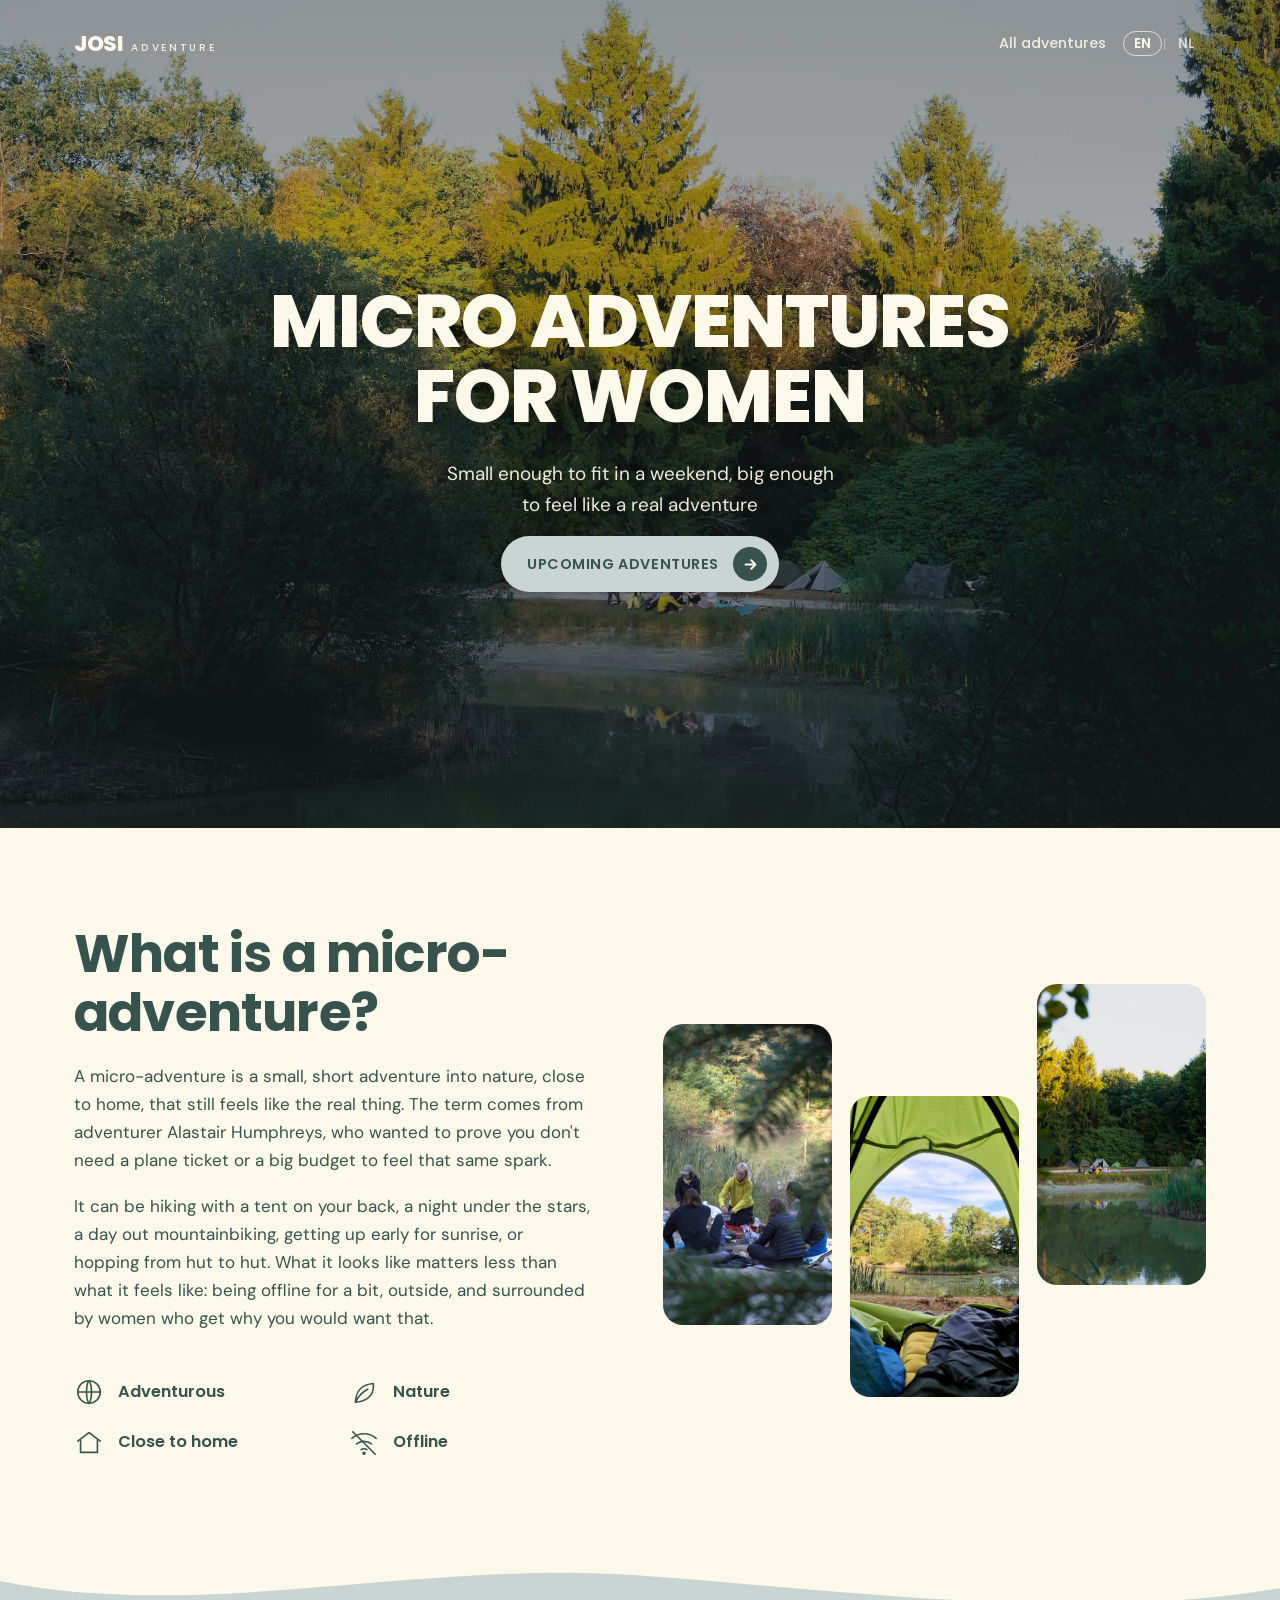
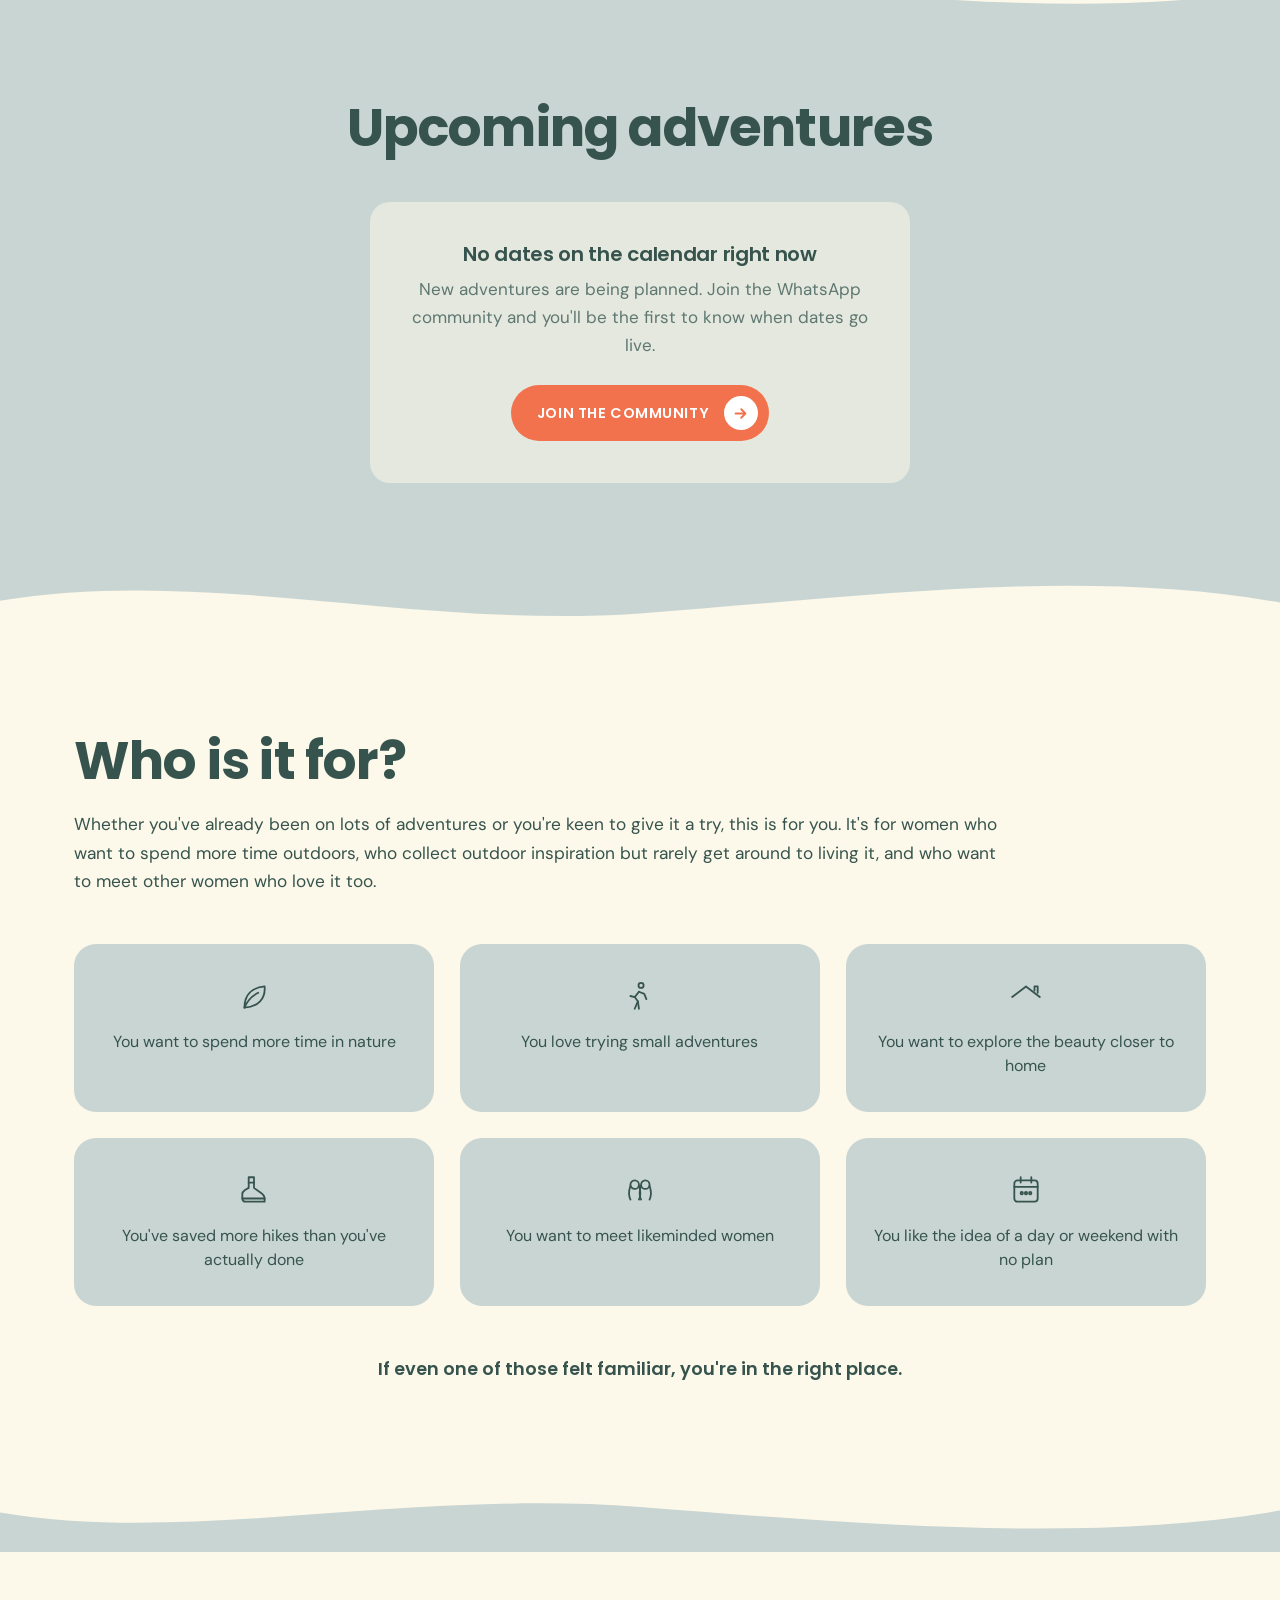
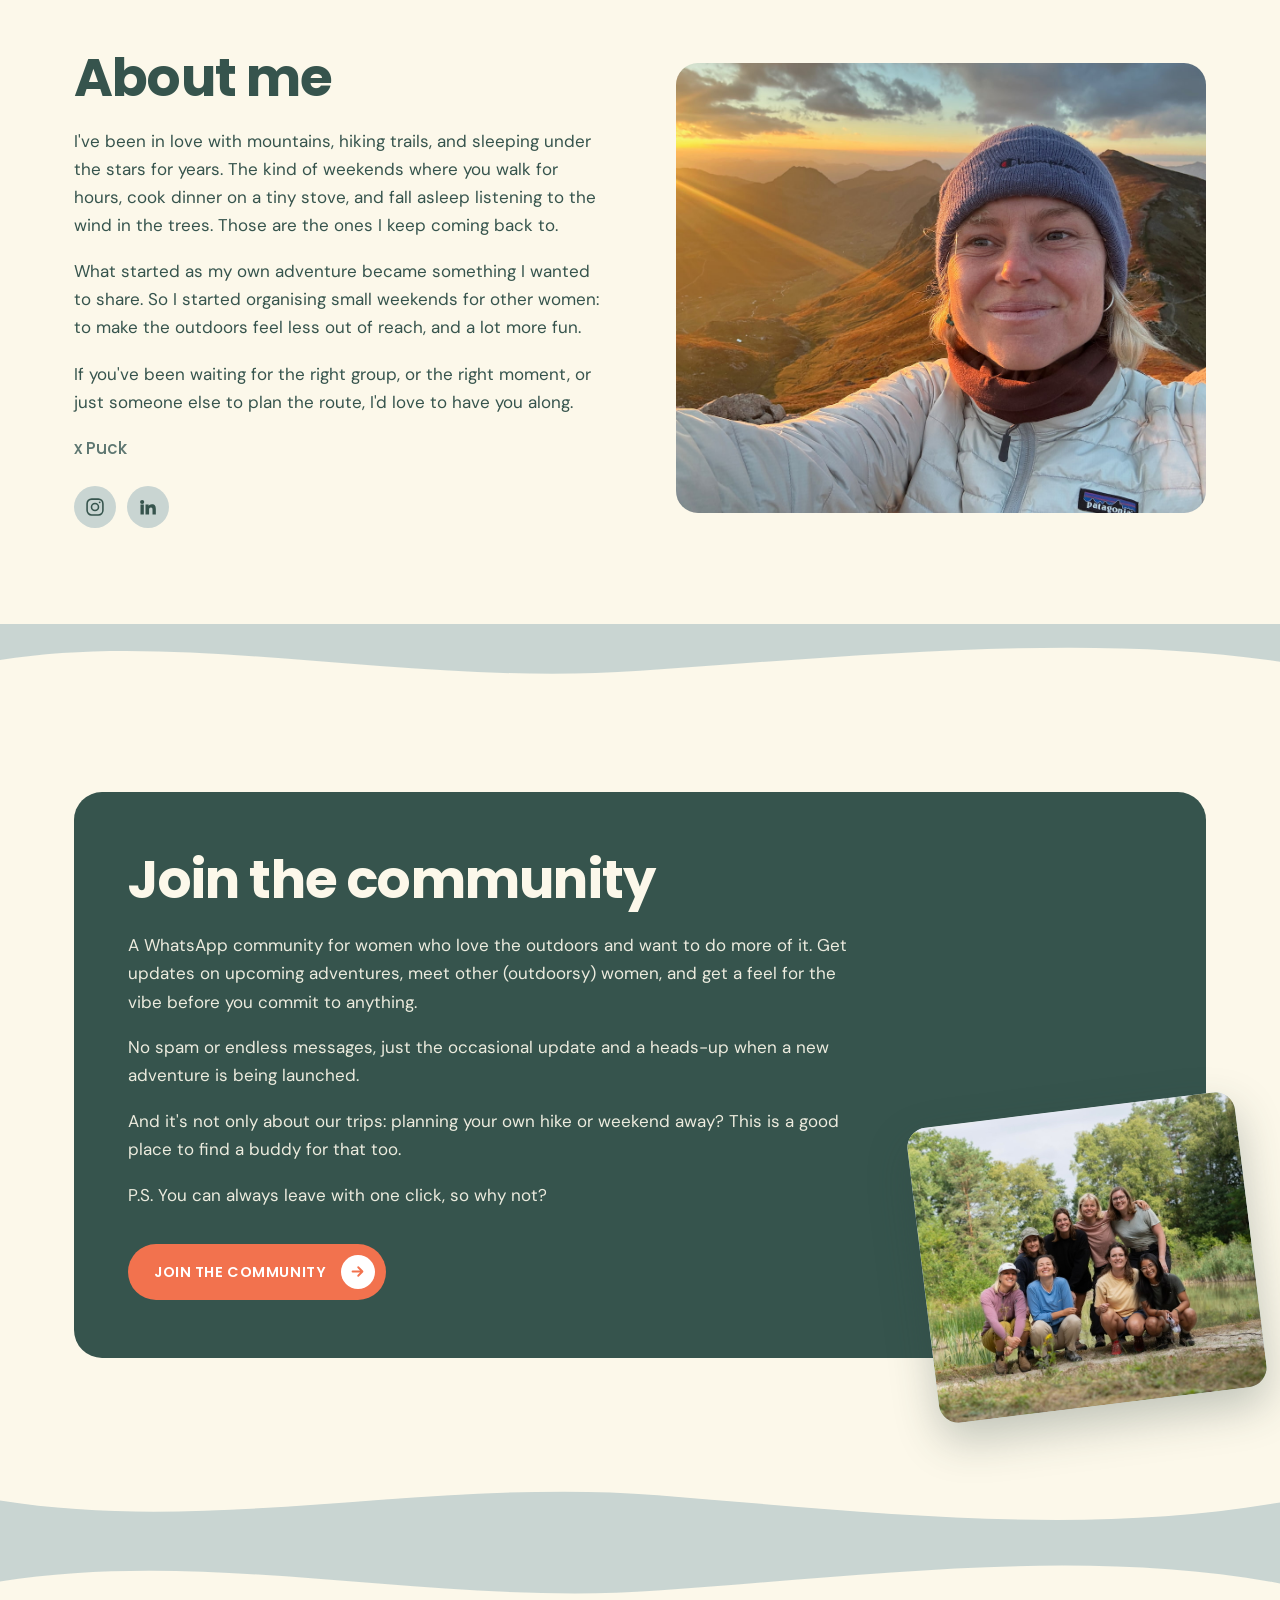
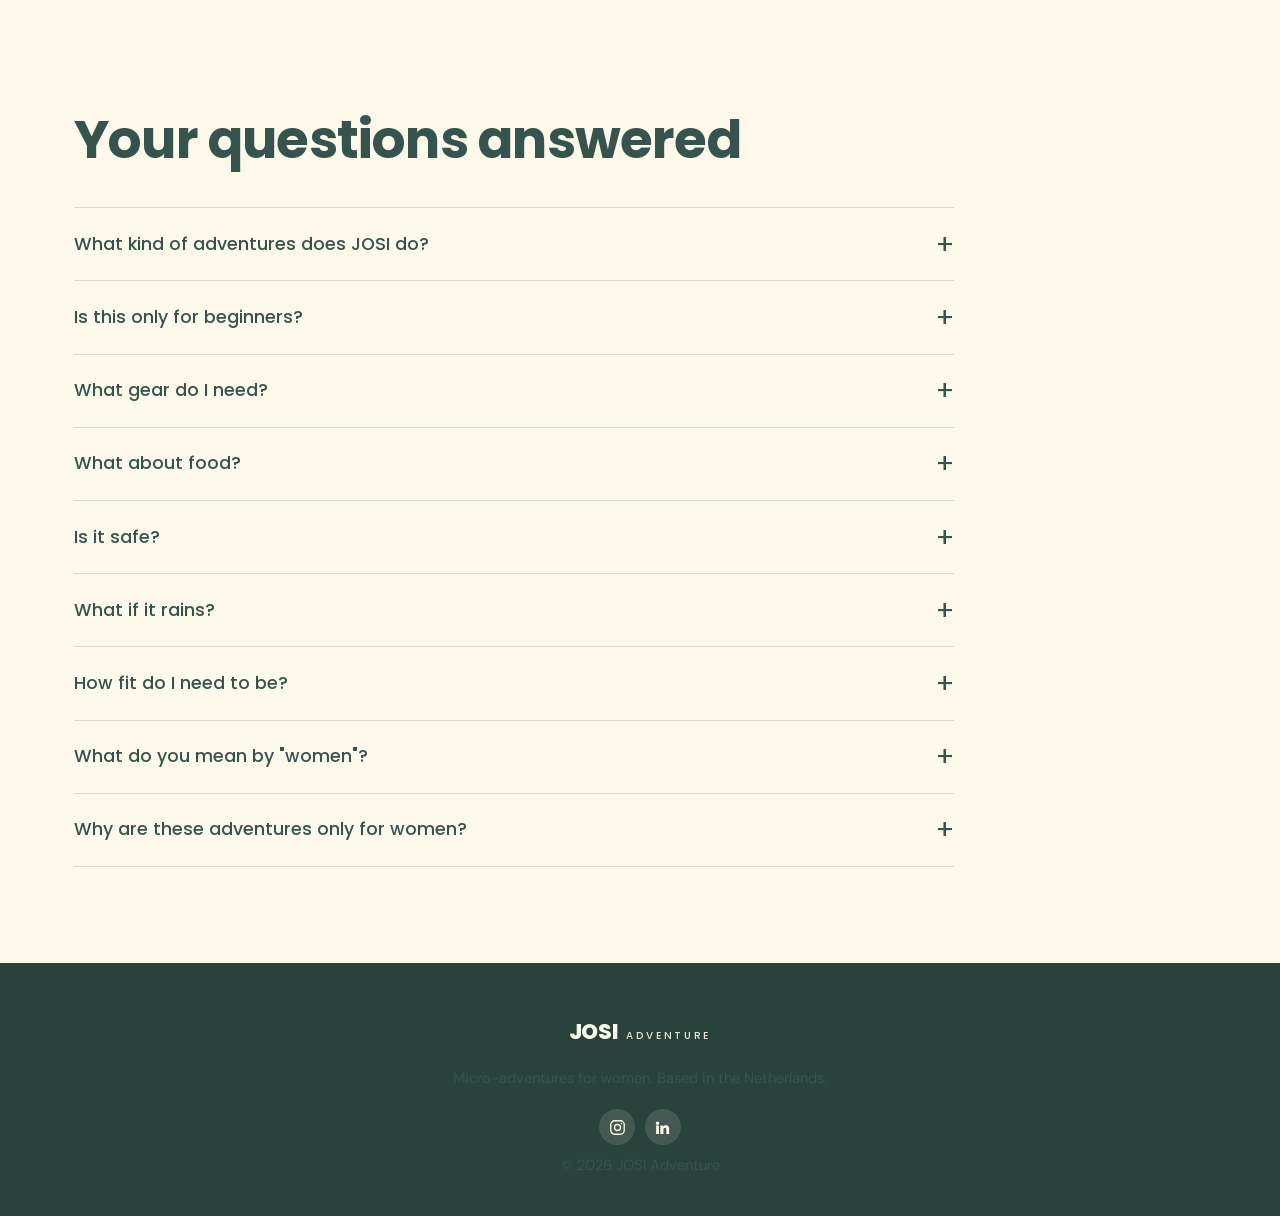
==== commit 067c3bbe: "Update index.html" ====
--- a/index.html
+++ b/index.html
@@ -151,6 +151,8 @@
   </div>
 </section>
 
+<div class="wave wave--to-sage"><svg viewBox="0 0 1440 80" preserveAspectRatio="none"><path d="M0,36 C210,72 460,10 720,30 C980,50 1230,70 1440,34 L1440,80 L0,80 Z"/></svg></div>
+
 <!-- ============ ABOUT ME ============ -->
 <section class="about" id="about">
   <div class="container">
@@ -179,6 +181,8 @@
   </div>
 </section>
 
+<div class="wave wave--to-cream"><svg viewBox="0 0 1440 80" preserveAspectRatio="none"><path d="M0,40 C210,6 460,70 720,52 C980,34 1230,10 1440,42 L1440,80 L0,80 Z"/></svg></div>
+
 <!-- ============ JOIN THE COMMUNITY ============ -->
 <section class="wa" id="whatsapp">
   <div class="container">
--- a/assets/styles.css
+++ b/assets/styles.css
@@ -1,6 +1,6 @@
 /* ==========================================================================
    JOSI Adventure — shared stylesheet
-   Used by index (josi-outdoor.html) and adventures.html
+   Used by index.html (homepage) and adventures.html
    ========================================================================== */
 
 :root {
@@ -16,9 +16,16 @@
   --muted: #5E7771;
   --maxw: 1180px;
 
-  /* Hero crop focus. 50% = centre of the photo, higher = show more of the
-     lower part of the image. Nudge this if people get cut off. */
-  --hero-focus: center 58%;
+  /* --- Hero tuning ---------------------------------------------------
+     hero-focus:      which part of the photo stays in frame when cropped.
+                      "center" keeps the middle. "center 70%" shows more of
+                      the bottom, "center 30%" more of the top.
+     hero-cta-offset: gap between the subtitle and the button. Increase it to
+                      push the button further down and open up the middle of
+                      the photo, so people in the shot aren't covered.
+     ------------------------------------------------------------------- */
+  --hero-focus: center 25%;
+  --hero-cta-offset: 1rem;
 }
 
 * { box-sizing: border-box; margin: 0; padding: 0; }
@@ -192,7 +199,8 @@
   color: rgba(252,248,234,.94);
   font-size: clamp(1rem, 1.6vw, 1.18rem);
   max-width: 30ch;
-  margin: 0 auto 2.6rem;
+  /* the gap below is what pushes the button down — see --hero-cta-offset */
+  margin: 0 auto var(--hero-cta-offset);
   text-shadow: 0 1px 12px rgba(0,0,0,.3);
 }
 
@@ -549,6 +557,7 @@
   .wa-photo { position: static; width: 100%; max-width: 330px; margin: 2.4rem auto 0; transform: rotate(-4deg); }
   .wa { padding-bottom: 4.5rem; }
   .hero { min-height: 82vh; }
+  :root { --hero-cta-offset: 7rem; }
   .page-hero { min-height: 38vh; padding: 7.5rem 0 3rem; }
   .gallery-grid { grid-template-columns: repeat(2, 1fr); grid-auto-rows: 150px; }
   .gallery-grid figure:nth-child(6n + 2) { grid-column: span 2; grid-row: span 2; }
@@ -556,6 +565,7 @@
 }
 @media (max-width: 560px) {
   body { font-size: 16px; }
+  :root { --hero-cta-offset: 5rem; }
   .who-grid { grid-template-columns: 1fr; }
   .whatis-tags { grid-template-columns: 1fr; gap: 1rem; }
   .adv-grid[data-count="1"], .adv-grid[data-count="2"] { max-width: 100%; }
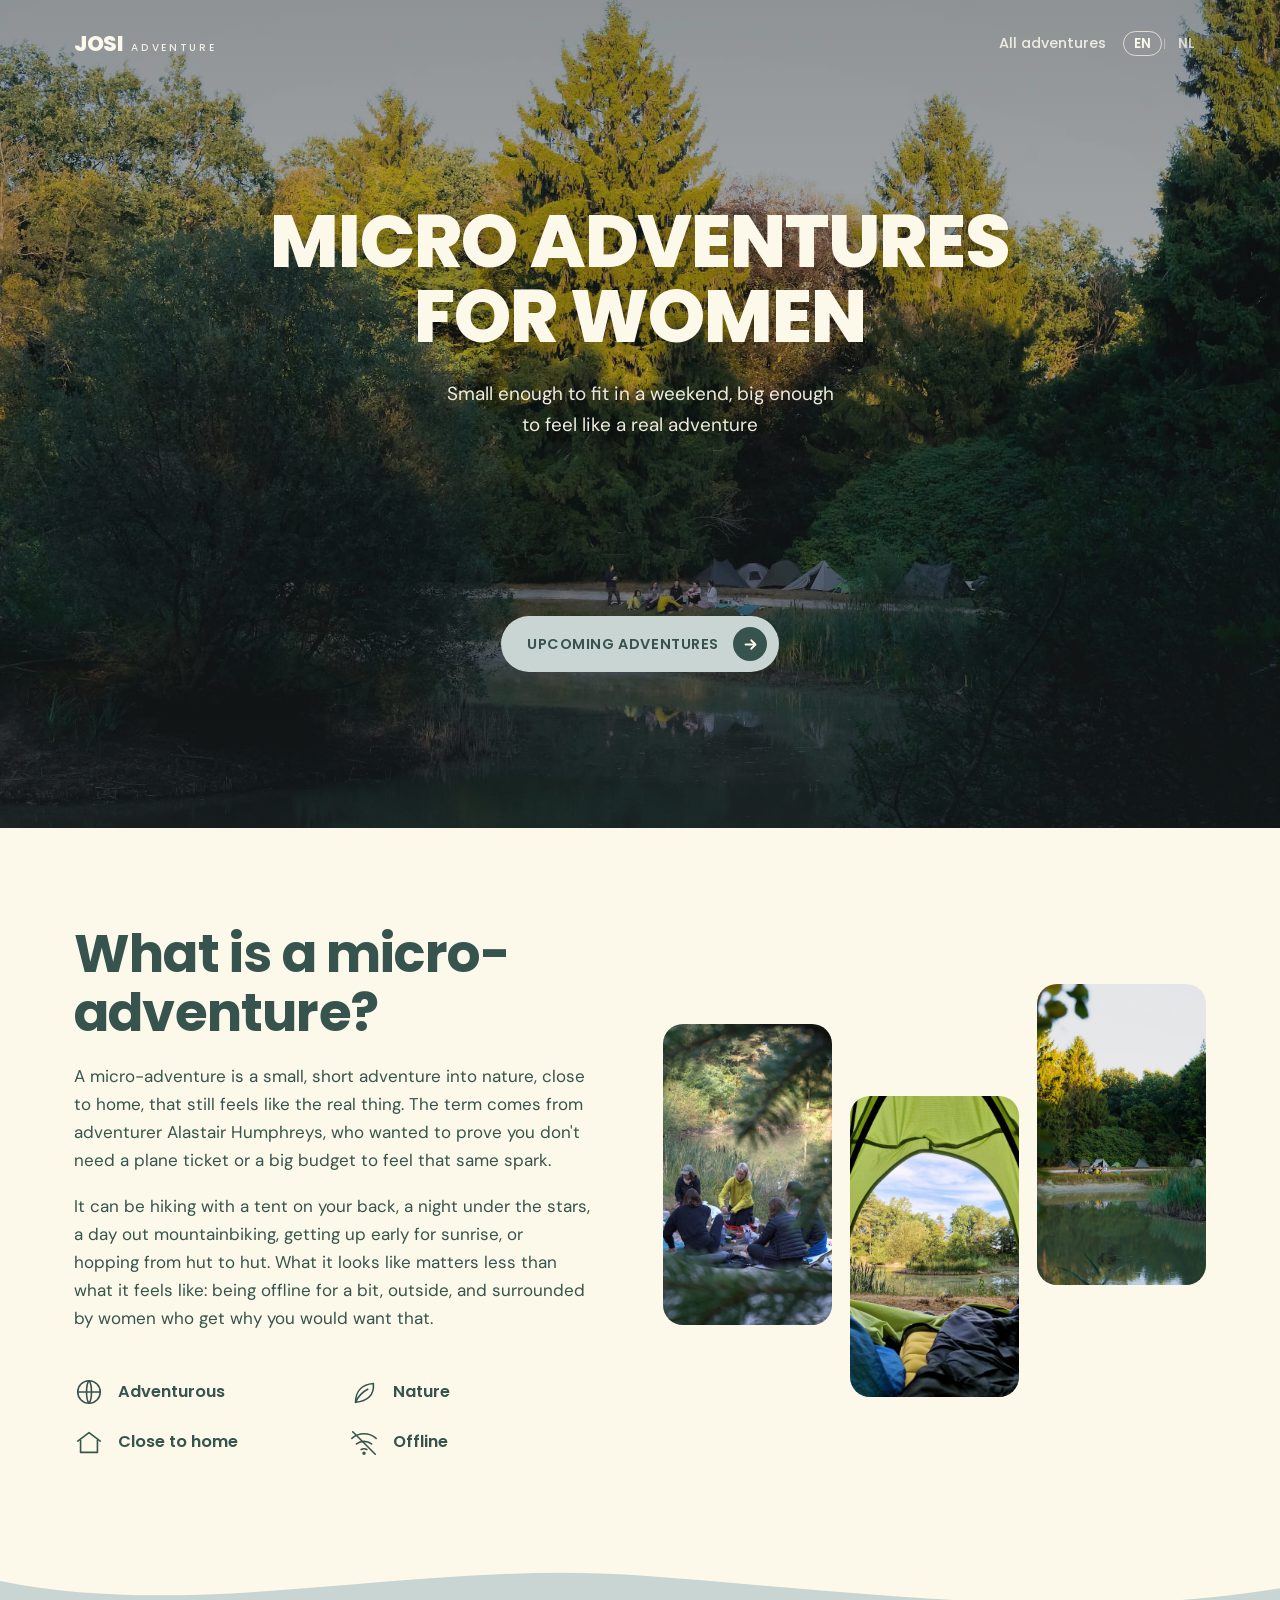
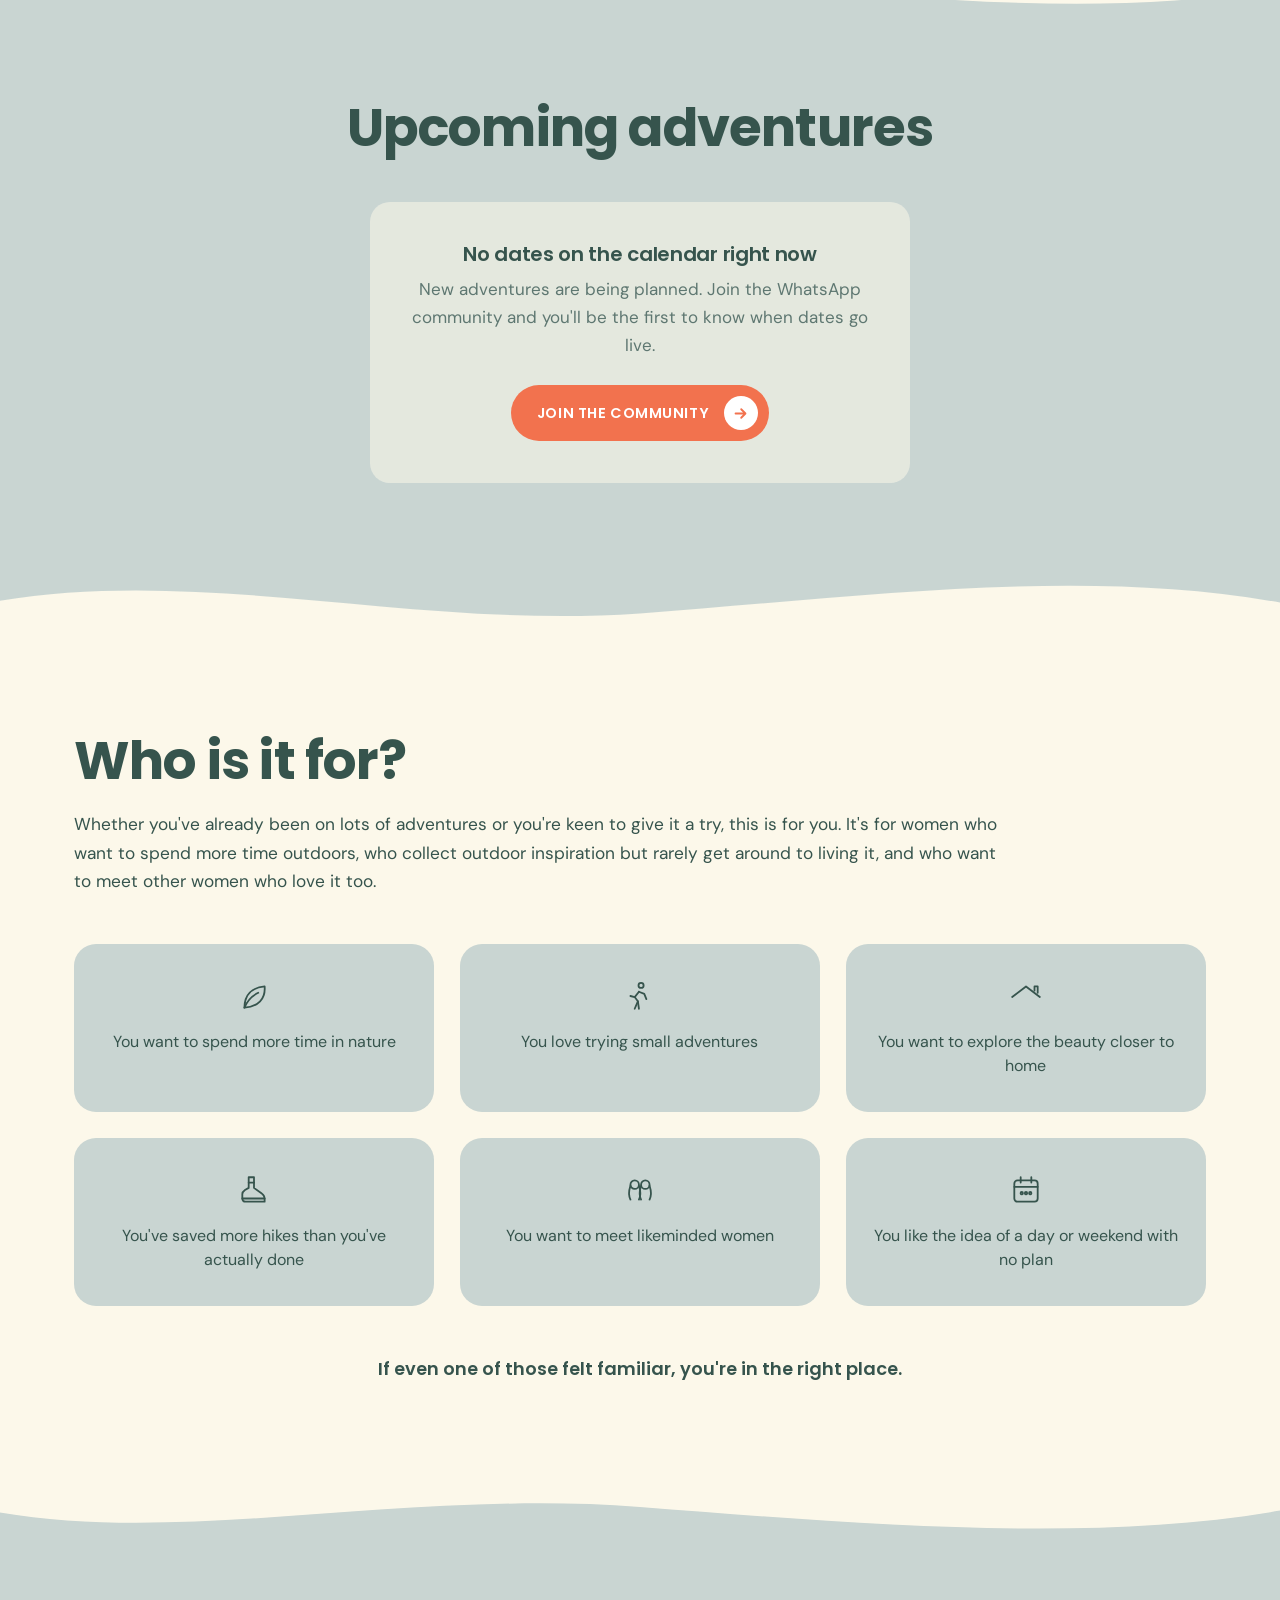
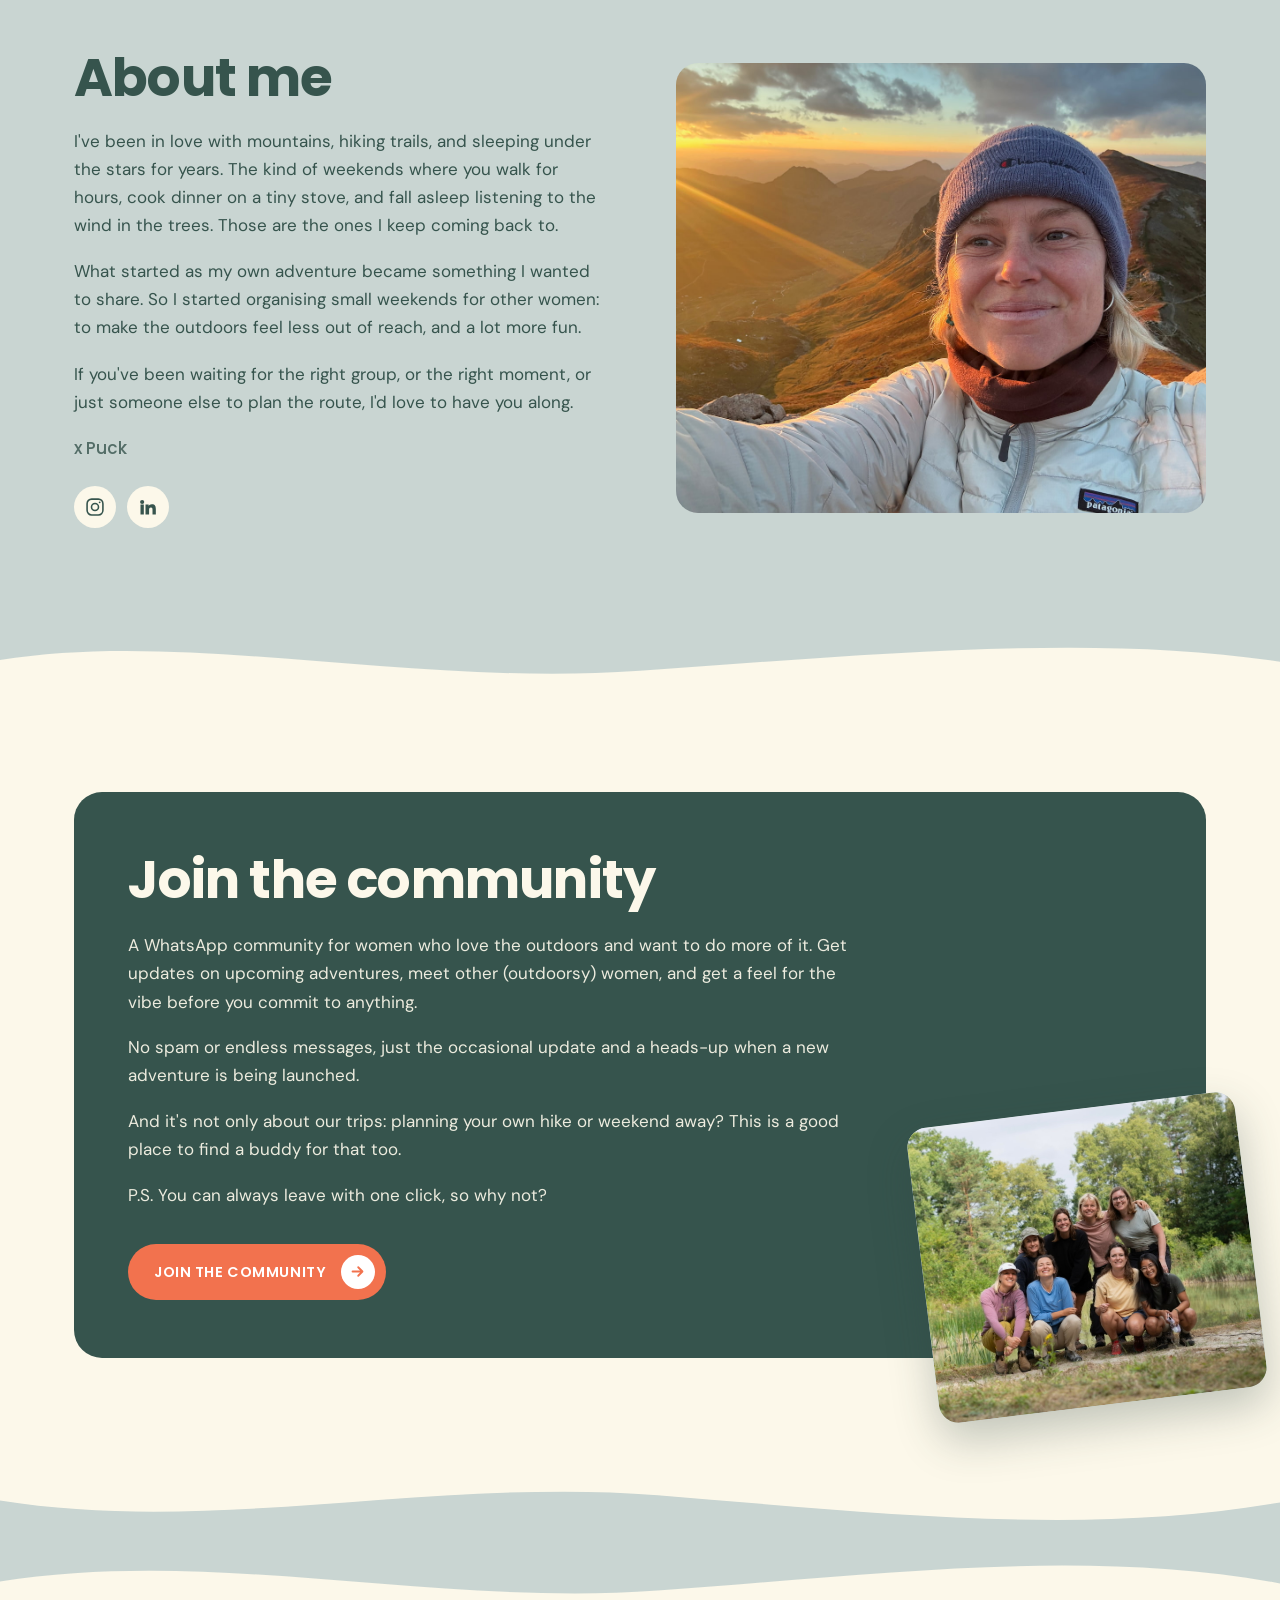
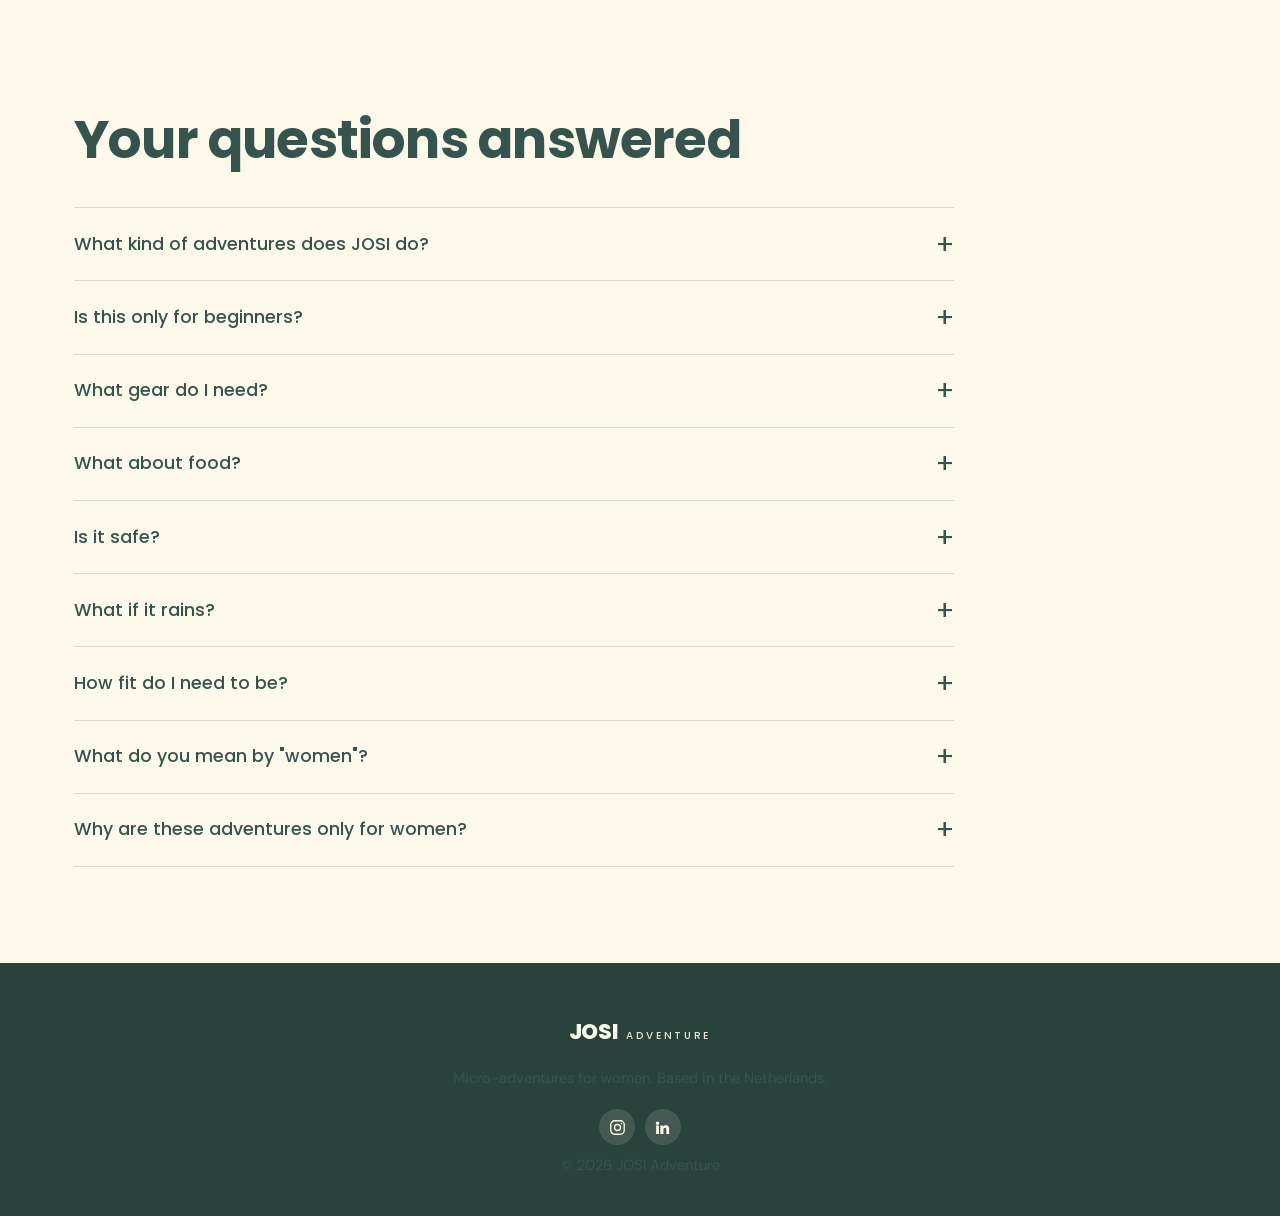
==== commit 646ac8d8: "Update index.html" ====
--- a/index.html
+++ b/index.html
@@ -193,7 +193,7 @@
         <p data-i18n="wa.p2">No spam or endless messages, just the occasional update and a heads-up when a new adventure is being launched.</p>
         <p data-i18n="wa.p3">And it's not only about our trips: planning your own hike or weekend away? This is a good place to find a buddy for that too.</p>
         <p data-i18n="wa.p4">P.S. You can always leave with one click, so why not?</p>
-        <a href="https://chat.whatsapp.com/IxuM4BLckEXEuDXC5jCITK" target="_blank" rel="noopener" class="pill pill--orange">
+        <a href="https://chat.whatsapp.com/F0f24dayZ6u48D9mMNuiW3" target="_blank" rel="noopener" class="pill pill--orange">
           <span data-i18n="wa.cta">Join the community</span>
           <span class="pill-arrow" aria-hidden="true"><svg viewBox="0 0 24 24" fill="none" stroke="currentColor" stroke-width="2.6" stroke-linecap="round" stroke-linejoin="round"><path d="M5 12h13M13 6l6 6-6 6"/></svg></span>
         </a>
--- a/assets/styles.css
+++ b/assets/styles.css
@@ -24,8 +24,15 @@
                       push the button further down and open up the middle of
                       the photo, so people in the shot aren't covered.
      ------------------------------------------------------------------- */
-  --hero-focus: center 25%;
-  --hero-cta-offset: 1rem;
+  --hero-focus: center;
+  --hero-cta-offset: 11rem;
+
+  /* Height of one Glimpses gallery row. At 500px the two-column tile is
+     exactly 3:2 (classic landscape) and a single column is ~3:4 (portrait).
+     The grid fixes the wide tile at 2.04x the narrow aspect, so these two
+     move together — raising this makes portraits taller AND landscapes
+     narrower. 450px would instead give 5:3 wide / 4:5 narrow. */
+  --gallery-row: 500px;
 }
 
 * { box-sizing: border-box; margin: 0; padding: 0; }
@@ -371,18 +378,22 @@
 }
 
 /* ---------- ABOUT ---------- */
-.about { background: var(--cream); }
+/* Sage, so it separates from the cream sections either side of it.
+   Change to var(--cream) if you'd rather it matched them again — but
+   then add something else to break up the three cream blocks in a row. */
+.about { background: var(--sage); }
 .about-grid { display: grid; grid-template-columns: 1fr 1fr; gap: 4.5rem; align-items: center; }
 .about-text p + p { margin-top: 1.15rem; }
-.about-sign { margin-top: 1.6rem; font-family: 'Poppins', sans-serif; font-weight: 500; color: var(--muted); }
-.about-photo { border-radius: 22px; overflow: hidden; aspect-ratio: 4 / 3.4; background: var(--sage); }
+.about-sign { margin-top: 1.6rem; font-family: 'Poppins', sans-serif; font-weight: 500; color: var(--green); opacity: .8; }
+.about-photo { border-radius: 22px; overflow: hidden; aspect-ratio: 4 / 3.4; background: var(--cream-deep); }
 .about-photo img { width: 100%; height: 100%; object-fit: cover; }
 
+/* cream circles, because the section behind them is sage */
 .social-links { display: flex; gap: .7rem; margin-top: 1.5rem; }
 .social-links a {
   width: 42px; height: 42px;
   border-radius: 50%;
-  background: var(--sage);
+  background: var(--cream);
   color: var(--green);
   display: grid; place-items: center;
   transition: background .2s ease, color .2s ease, transform .2s ease;
@@ -418,82 +429,101 @@
 .review-date { color: var(--muted); font-size: .9rem; }
 
 /* ---------- GLIMPSES (sub-page) ---------- */
-.glimpses { background: var(--cream); }
-.glimpses h2 { margin-bottom: 2.6rem; }
-
+/* Sits directly under the adventure list, both on cream — so the run between
+   them is tightened and a hairline marks where one ends and the next starts. */
+#all-adventures { padding-bottom: 3.5rem; }
+.glimpses {
+  background: var(--cream);
+  padding-top: 3.5rem;
+  border-top: 1px solid rgba(54,84,77,.16);
+}
+.glimpses h2 { margin-bottom: 0; }
+
+/* Section header: pill label + heading left, short description right */
+.gal-head {
+  display: flex;
+  align-items: flex-end;
+  justify-content: space-between;
+  gap: 2.5rem;
+  flex-wrap: wrap;
+  margin-bottom: 2rem;
+}
+.gal-head h2 { margin-bottom: 0; }
+.gal-head-sub {
+  color: var(--muted);
+  font-size: .95rem;
+  line-height: 1.5;
+  text-align: right;
+  max-width: 28ch;
+}
+/* skeleton tiles + message shown while the photos are being located */
+.gal-skel {
+  background: var(--sage);
+  animation: galPulse 1.3s ease-in-out infinite;
+}
+.gal-skel:nth-child(2) { animation-delay: .15s; }
+.gal-skel:nth-child(3) { animation-delay: .3s; }
+.gal-skel:nth-child(4) { animation-delay: .45s; }
+.gal-skel:nth-child(5) { animation-delay: .6s; }
+@keyframes galPulse {
+  0%, 100% { opacity: .5; }
+  50%      { opacity: .9; }
+}
+@media (prefers-reduced-motion: reduce) {
+  .gal-skel { animation: none; opacity: .6; }
+}
+.gal-loading {
+  text-align: center;
+  color: var(--muted);
+  font-size: .92rem;
+  margin-top: 1.2rem;
+}
+
+/* Grid for the Glimpses photos. Three columns; row height is set so a single
+   column reads as a PORTRAIT frame and a two-column tile as a LANDSCAPE one.
+   Spans are worked out in site.js — see the comment above galleryLayout(). */
 .gallery-grid {
   display: grid;
-  grid-template-columns: repeat(4, 1fr);
-  grid-auto-rows: 190px;
-  grid-auto-flow: dense;
-  gap: 1.1rem;
-}
-.gallery-grid figure {
-  border-radius: 18px;
+  grid-template-columns: repeat(3, 1fr);
+  grid-auto-rows: var(--gallery-row);
+  gap: .9rem;
+}
+.gal-tile {
+  position: relative;
+  display: block;
+  border-radius: 16px;
   overflow: hidden;
   background: var(--sage);
-  grid-column: span 1;
-  grid-row: span 2;
-}
-/* a repeating bento rhythm: every 6th tile goes wide + tall */
-.gallery-grid figure:nth-child(6n + 2) { grid-column: span 2; grid-row: span 3; }
-.gallery-grid figure:nth-child(6n + 5) { grid-column: span 2; grid-row: span 2; }
-.gallery-grid figure img { width: 100%; height: 100%; object-fit: cover; transition: transform .4s ease; }
-.gallery-grid figure:hover img { transform: scale(1.04); }
-
-.reels-head {
-  margin: 3.5rem 0 1.4rem;
-  font-family: 'Poppins', sans-serif;
-  font-weight: 600;
-  font-size: 1.15rem;
-  color: var(--green);
-}
-.reels-strip {
-  display: grid;
-  grid-template-columns: repeat(auto-fill, minmax(190px, 1fr));
-  gap: 1.1rem;
-}
-.reel {
-  position: relative;
-  display: block;
-  aspect-ratio: 9 / 16;
-  border-radius: 18px;
-  overflow: hidden;
-  background: var(--green);
   text-decoration: none;
-  transition: transform .25s ease;
-}
-.reel:hover { transform: translateY(-4px); }
-.reel img { width: 100%; height: 100%; object-fit: cover; }
-.reel::after {
+}
+.gal-tile[data-span="2"] { grid-column: span 2; }
+.gal-spacer { display: block; }   /* empty cell, pads an incomplete group */
+.gal-tile img { width: 100%; height: 100%; object-fit: cover; transition: transform .5s ease; }
+.gal-tile:hover img { transform: scale(1.04); }
+
+/* A photo listed in the sheet with an instagram_url becomes a reel:
+   play button on top, click opens Instagram. No caption. */
+.gal-tile--reel::after {
   content: '';
   position: absolute; inset: 0;
-  background: linear-gradient(180deg, rgba(42,66,60,.10) 40%, rgba(42,66,60,.72) 100%);
-}
-.reel-play {
+  background: linear-gradient(180deg, rgba(42,66,60,.05) 45%, rgba(42,66,60,.34) 100%);
+  pointer-events: none;
+}
+.gal-play {
   position: absolute;
   top: 50%; left: 50%;
   transform: translate(-50%, -50%);
-  width: 54px; height: 54px;
+  width: 62px; height: 62px;
   border-radius: 50%;
-  background: rgba(252,248,234,.92);
+  background: rgba(252,248,234,.94);
   display: grid; place-items: center;
   z-index: 2;
+  box-shadow: 0 4px 18px rgba(42,66,60,.22);
   transition: transform .25s ease;
 }
-.reel:hover .reel-play { transform: translate(-50%, -50%) scale(1.08); }
-.reel-play svg { width: 20px; height: 20px; color: var(--green); margin-left: 3px; }
-.reel-label {
-  position: absolute;
-  left: 0; right: 0; bottom: 0;
-  z-index: 2;
-  padding: 0.9rem 1rem;
-  color: var(--cream);
-  font-size: .9rem;
-  line-height: 1.3;
-}
-.reel-label strong { font-family: 'Poppins', sans-serif; font-weight: 600; display: block; }
-.reel-label span { opacity: .82; font-size: .82rem; }
+.gal-tile--reel:hover .gal-play { transform: translate(-50%, -50%) scale(1.09); }
+.gal-play svg { width: 23px; height: 23px; color: var(--green); margin-left: 3px; }
+
 
 /* ---------- FAQ ---------- */
 .faq { background: var(--cream); }
@@ -559,9 +589,11 @@
   .hero { min-height: 82vh; }
   :root { --hero-cta-offset: 7rem; }
   .page-hero { min-height: 38vh; padding: 7.5rem 0 3rem; }
-  .gallery-grid { grid-template-columns: repeat(2, 1fr); grid-auto-rows: 150px; }
-  .gallery-grid figure:nth-child(6n + 2) { grid-column: span 2; grid-row: span 2; }
-  .gallery-grid figure:nth-child(6n + 5) { grid-column: span 2; grid-row: span 2; }
+  :root { --gallery-row: 470px; }   /* keeps ~3:4 portraits in a 2-col grid */
+  .gallery-grid { grid-template-columns: repeat(2, 1fr); }
+  .gal-tile[data-span="2"] { grid-column: span 2; }
+  .gal-head { gap: 1rem; }
+  .gal-head-sub { text-align: left; max-width: none; }
 }
 @media (max-width: 560px) {
   body { font-size: 16px; }
@@ -574,5 +606,10 @@
   .pill { font-size: .8rem; padding-left: 1.2rem; }
   .adv-toolbar { flex-direction: column; align-items: stretch; }
   .select-wrap select { width: 100%; }
-  .reels-strip { grid-template-columns: repeat(2, 1fr); }
-}
+  /* One column: drop fixed rows and let each tile keep its own shape, so a
+     landscape photo stays 3:2 instead of being squeezed into a portrait slot. */
+  .gallery-grid { grid-template-columns: 1fr; grid-auto-rows: auto; }
+  .gal-tile { aspect-ratio: 3 / 4; }
+  .gal-tile[data-span="2"] { grid-column: span 1; aspect-ratio: 3 / 2; }
+  .gal-spacer { display: none; }
+}
